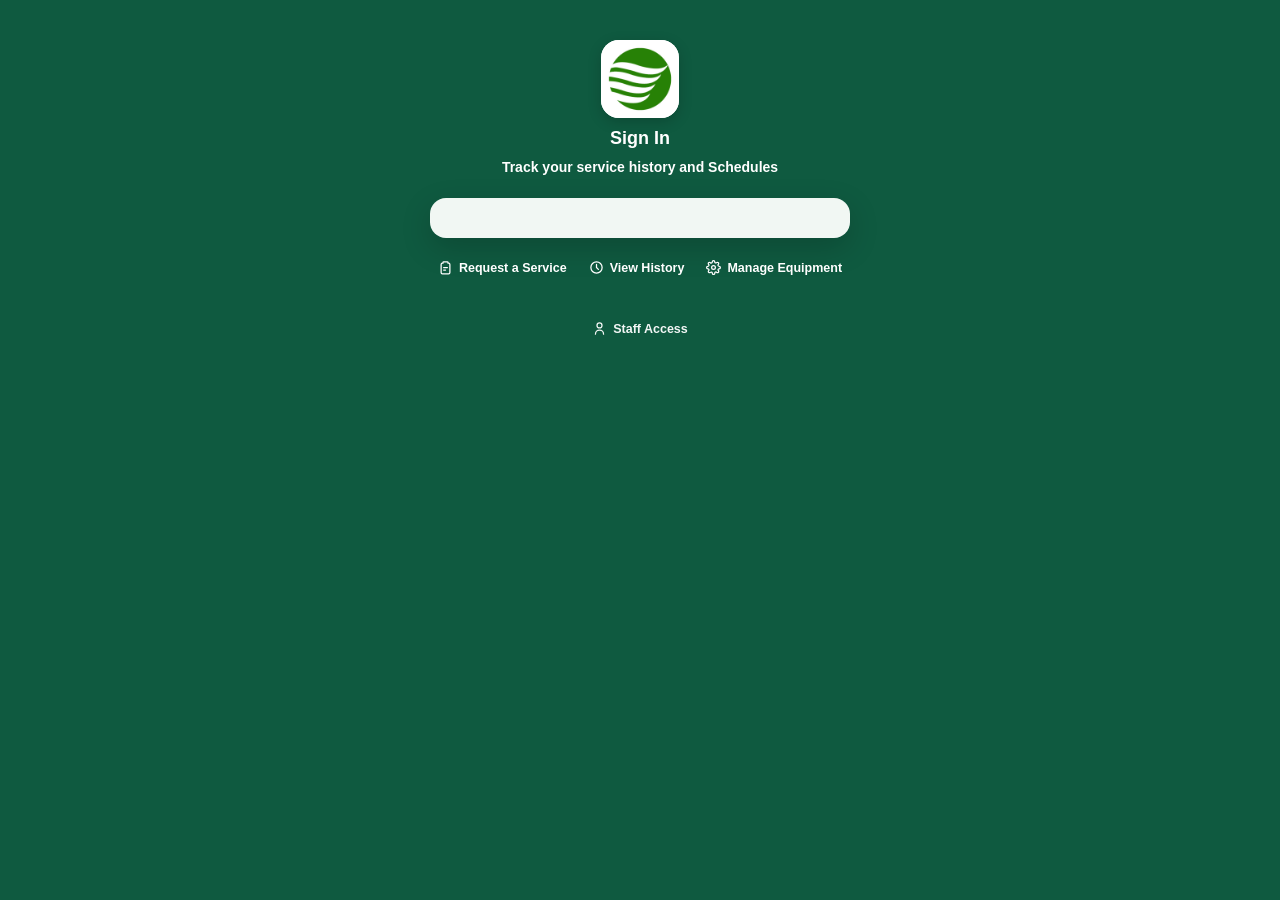
==== index.html @ 124f5830 "Add files via upload" ====
<!DOCTYPE html>
<html lang="en">
<head>
<meta name="awes-index-version" content="221">
<meta charset="UTF-8">
<!-- Pinch-to-zoom disabled per explicit request (was deliberately left
     enabled before — see git history — because maximum-scale=1/
     user-scalable=no made small serial numbers and signatures hard to
     read for anyone with less-than-perfect eyesight; that tradeoff was
     accepted in favor of a locked, more app-like feel). If small text
     becomes hard to read again, this is the line to revert.
     viewport-fit=cover keeps the layout under the notch on modern phones. -->
<meta name="viewport" content="width=device-width, initial-scale=1.0, maximum-scale=1.0, user-scalable=no, viewport-fit=cover">
<title>AWES Management Portal</title>
<script>
// AWES performance loader: heavy third-party libraries are fetched only when needed.
window.__awesScripts = {};
window.loadAwesScript = function(key, src){
  if(window.__awesScripts[key]) return window.__awesScripts[key];
  window.__awesScripts[key] = new Promise((resolve,reject)=>{
    const existing = document.querySelector('script[data-awes-lib="'+key+'"]');
    if(existing){ existing.addEventListener('load',resolve,{once:true}); existing.addEventListener('error',reject,{once:true}); return; }
    const s=document.createElement('script'); s.src=src; s.async=true; s.dataset.awesLib=key;
    s.onload=resolve; s.onerror=()=>reject(new Error('Failed to load '+key));
    document.head.appendChild(s);
  });
  // On a weak field signal, a script request can stall indefinitely rather
  // than ever firing onerror. A 12s timeout forces a failure so the retry
  // logic in ensureCloud()/initCloud() gets a chance to try again soon,
  // instead of the "Loading…" state hanging forever.
  const timeout = new Promise((_,reject)=> setTimeout(()=> reject(new Error('Timed out loading '+key)), 12000));
  return Promise.race([window.__awesScripts[key], timeout]).catch(err=>{
    delete window.__awesScripts[key]; // let a future call try again fresh
    throw err;
  });
};
// Same idea as loadAwesScript but for a <link rel="stylesheet">, which has no
// onload/onerror path worth racing — CSS that arrives a beat late just means
// a brief flash of unstyled map tiles, not a broken feature.
window.loadAwesCss = function(key, href){
  if(document.querySelector('link[data-awes-css="'+key+'"]')) return;
  const l = document.createElement('link');
  l.rel = 'stylesheet'; l.href = href; l.dataset.awesCss = key;
  document.head.appendChild(l);
};
window.awesLibs = {
  supabase: 'https://cdn.jsdelivr.net/npm/@supabase/supabase-js@2',
  jspdf: 'https://cdnjs.cloudflare.com/ajax/libs/jspdf/2.5.1/jspdf.umd.min.js',
  autotable: 'https://cdnjs.cloudflare.com/ajax/libs/jspdf-autotable/3.5.25/jspdf.plugin.autotable.min.js',
  pdfjs: 'https://cdnjs.cloudflare.com/ajax/libs/pdf.js/3.11.174/pdf.min.js',
  signature: 'https://cdnjs.cloudflare.com/ajax/libs/signature_pad/5.1.3/signature_pad.umd.min.js',
  emailjs: 'https://cdn.jsdelivr.net/npm/@emailjs/browser@4/dist/email.min.js',
  // Used only by "Scan Nameplate" on Manage Equipment List → Add. Loaded on
  // first use, not on app start — it's a multi-MB OCR engine (JS + WASM +
  // English trained data) and most sessions never touch this feature.
  // NOTE: pin/verify this version still exists on cdnjs before relying on it;
  // bump here (and in sw.js's CDN_SHELL) together if it ever needs updating.
  tesseract: 'https://cdnjs.cloudflare.com/ajax/libs/tesseract.js/5.0.4/tesseract.min.js',
  // Live technician map on the admin Home Overview. Admin-only and loaded on
  // first view of that card, same reasoning as tesseract above — no reason to
  // make every technician's first load pay for a map library they never see.
  leaflet: 'https://cdnjs.cloudflare.com/ajax/libs/leaflet/1.9.4/leaflet.js',
  // Inventory Reports › Excel export. Loaded on first export only.
  xlsx: 'https://cdnjs.cloudflare.com/ajax/libs/xlsx/0.18.5/xlsx.full.min.js',
  // Tools & Equipment: QR asset labels (generator) and the camera scanner's
  // fallback decoder when the browser has no built-in BarcodeDetector.
  qrgen: 'https://cdn.jsdelivr.net/npm/qrcode-generator@1.4.4/qrcode.min.js',
  jsqr: 'https://cdn.jsdelivr.net/npm/jsqr@1.4.0/dist/jsQR.min.js'
};
window.awesCss = {
  leaflet: 'https://cdnjs.cloudflare.com/ajax/libs/leaflet/1.9.4/leaflet.min.css'
};
</script>
<!-- Firebase removed: this app now uses Supabase (Postgres + Auth) for the shared cloud backend. -->
<link rel="manifest" href="manifest.json">
<link rel="icon" href="icon-192.png" type="image/png">
<link rel="apple-touch-icon" href="icon-192.png">
<meta name="theme-color" content="#0F5A40">
<script>
  // Storage shim. The whole app talks to window.storage; when nothing else has
  // provided one (i.e. the normal case: this file opened directly or installed
  // as a PWA) we back it with the device's own localStorage.
  if(!window.storage){
    window.storage = {
      get: async (key)=>{
        const v = localStorage.getItem(key);
        return v===null ? null : {key, value:v, shared:false};
      },
      set: async (key, value)=>{
        localStorage.setItem(key, value);
        return {key, value, shared:false};
      },
      delete: async (key)=>{
        localStorage.removeItem(key);
        return {key, deleted:true, shared:false};
      },
      list: async (prefix)=>{
        const keys = Object.keys(localStorage).filter(k => !prefix || k.startsWith(prefix));
        return {keys, prefix, shared:false};
      }
    };
  }
  if('serviceWorker' in navigator){
    window.addEventListener('load', ()=>{
      navigator.serviceWorker.register('sw.js').then((reg)=>{
        // A worker may already be waiting (e.g. update fetched on a
        // previous visit but never applied) — offer it right away.
        if(reg.waiting) showUpdateBanner(reg.waiting);
        reg.addEventListener('updatefound', ()=>{
          const newWorker = reg.installing;
          if(!newWorker) return;
          newWorker.addEventListener('statechange', ()=>{
            // 'installed' + an existing controller means this is an update
            // to an already-running app, not the very first install.
            if(newWorker.state==='installed' && navigator.serviceWorker.controller){
              showUpdateBanner(newWorker);
            }
          });
        });
      }).catch(()=>{ /* offline caching unavailable, app still works online */ });
      // Reload once the new worker takes control so the fresh HTML/JS is
      // actually used, instead of just having it cached in the background.
      let swRefreshing = false;
      navigator.serviceWorker.addEventListener('controllerchange', ()=>{
        if(swRefreshing) return;
        swRefreshing = true;
        window.location.reload();
      });
    });
  }
  let waitingServiceWorker = null;
  function showUpdateBanner(worker){
    waitingServiceWorker = worker;
    const el = document.getElementById('updateBanner');
    if(el) el.style.display = 'flex';
  }
  document.addEventListener('DOMContentLoaded', ()=>{
    const btn = document.getElementById('updateBannerBtn');
    if(btn) btn.addEventListener('click', ()=>{
      if(waitingServiceWorker) waitingServiceWorker.postMessage({type:'SKIP_WAITING'});
    });
  });
</script>
<link rel="preconnect" href="https://fonts.googleapis.com"><link rel="preconnect" href="https://fonts.gstatic.com" crossorigin>
<link rel="stylesheet" href="https://fonts.googleapis.com/css2?family=Bricolage+Grotesque:opsz,wght@12..96,600;12..96,700;12..96,800&family=Plus+Jakarta+Sans:wght@400;500;600;700&display=swap">
<link rel="stylesheet" href="css/app.css">

<style id="awesSplashCss">
#awesSplash{position:fixed;inset:0;z-index:2147483000;background:#0F5A40;display:flex;align-items:center;justify-content:center;transition:opacity .45s ease,visibility .45s}
#awesSplash.hide{opacity:0;visibility:hidden}
#awesSplash img{width:140px;height:auto;animation:awesSplashIn .6s ease both}
@keyframes awesSplashIn{from{opacity:0;transform:scale(.9)}to{opacity:1;transform:none}}
@media (prefers-reduced-motion:reduce){#awesSplash,#awesSplash img{transition:none;animation:none}}
</style>
</head>
<body>
<div id="awesSplash" aria-hidden="true"><img src="logo-white.png" alt=""></div>
<script>
(function(){var s=document.getElementById('awesSplash');if(!s)return;var t0=Date.now(),done=false;
function hide(){if(done)return;done=true;setTimeout(function(){s.classList.add('hide');setTimeout(function(){if(s.parentNode)s.parentNode.removeChild(s);},600);},Math.max(0,900-(Date.now()-t0)));}
if(document.readyState==='complete')hide();else window.addEventListener('load',hide);setTimeout(hide,4000);})();
</script>


<!-- Shown when a new version of the app has been fetched in the background
     (see the service worker registration/update logic near the bottom of
     the script). Tapping Refresh applies it immediately. -->
<div id="updateBanner" style="display:none; position:fixed; left:0; right:0; bottom:0; z-index:9999; background:var(--green-dark); color:#fff; padding:12px 16px; align-items:center; justify-content:space-between; gap:12px; box-shadow:0 -2px 10px rgba(0,0,0,.2);">
  <span style="font-size:13px; font-weight:600;">A new version of the app is available.</span>
  <button type="button" id="updateBannerBtn" style="background:#fff; color:var(--green-dark); border:none; border-radius:7px; padding:8px 14px; font-size:13px; font-weight:700; cursor:pointer;">Refresh</button>
</div>

<!-- Shown whenever there is field work saved on this device that has not reached
     the shared cloud yet (see the outbox in js/modules-src/core.js). Before this
     existed, offline work simply disappeared from view as soon as signal came
     back, because History silently switches to cloud data when online. -->
<div id="pendingSyncBanner" style="display:none; position:fixed; left:0; right:0; top:0; z-index:9998; background:#8A5A00; color:#fff; padding:10px 14px; align-items:center; justify-content:space-between; gap:8px; box-shadow:0 2px 8px rgba(0,0,0,.2);">
  <span id="pendingSyncText" style="font-size:12.5px; font-weight:600; line-height:1.35;">Some work is saved on this device only.</span>
  <div style="flex:0 0 auto; display:flex; gap:6px;">
    <button type="button" id="pendingSyncViewBtn" style="background:transparent; color:#fff; border:1px solid rgba(255,255,255,.6); border-radius:7px; padding:7px 10px; font-size:12.5px; font-weight:700; cursor:pointer;">View</button>
    <button type="button" id="pendingSyncBtn" style="background:#fff; color:#8A5A00; border:none; border-radius:7px; padding:7px 12px; font-size:12.5px; font-weight:700; cursor:pointer;">Sync now</button>
  </div>
</div>

<!-- Pending-sync detail sheet: lets a technician see exactly what's stuck on this
     device, why (per-item "Last try failed" reason), and discard an item that
     can never go through (e.g. corrupted by an old bug) instead of it sitting
     there forever. Referenced by core.js (renderPendingSyncList / the
     pendingSyncViewBtn, closePendingSync and pendingSyncClearAllBtn handlers) —
     this markup used to be missing entirely, which made "View" a dead button. -->
<div class="overlay" id="pendingSyncOverlay" style="z-index:90;">
  <div class="sheet">
    <div class="sheet-head">
      <h3>Pending Sync</h3>
      <button class="sheet-close" id="closePendingSync">&times;</button>
    </div>
    <p style="font-size:13px; color:var(--text-muted); margin-top:0;">
      Work saved on this device only. It uploads automatically once there's a
      connection — anything that keeps failing will show the reason below.
    </p>
    <div id="pendingSyncList"></div>
    <button type="button" class="btn" id="pendingSyncClearAllBtn" style="display:none; width:100%; margin-top:10px; background:#fdeceb; color:var(--danger);">Discard All</button>
  </div>
</div>

<!-- Admin dashboard shell: a persistent sidebar + main content column.
     Hidden entirely (via CSS, see body.role-admin rules) for technician
     accounts and before login, so the plain mobile header below still
     drives that experience unchanged. -->
<div class="app-shell" id="appShell">
<aside class="admin-sidebar adm-v2" id="adminSidebar">
  <div class="sidebar-brand">
    <div class="sidebar-brand-mark"><img src="logo-white.png" alt="AWES"></div>
    <div class="sidebar-brand-text">
      <div class="sidebar-brand-name" id="sidebarBrandName">AWES Management Portal</div>
      <div class="sidebar-brand-sub" id="sidebarBrandSub">Management &amp; Administration</div>
    </div>
  </div>
  <nav class="sidebar-nav">
    <button type="button" class="sidebar-link active" id="sbNavDashboard"><span class="menu-ico"><svg class="ic" viewBox="0 0 24 24" fill="none" stroke="currentColor" stroke-width="2" stroke-linecap="round" stroke-linejoin="round"><path d="M3 9.5 12 3l9 6.5V21a1 1 0 0 1-1 1h-5v-7H9v7H4a1 1 0 0 1-1-1z"/></svg></span>Dashboard</button>

    <!-- Technician-only nav — hidden for admin via setVis('sidebarTechGroup', isTech)
         in auth.js's applyUserRestrictions(). Each item routes to the same
         screens already reachable from the Dashboard's tiles/Quick Actions;
         this is just a persistent way to reach them without going Home first. -->
    <div id="sidebarTechGroup" style="display:none;">
      <div class="sidebar-section-label">My Work</div>
      <button type="button" class="sidebar-link" id="techNavDispatch"><span class="menu-ico"><svg class="ic" viewBox="0 0 24 24" fill="none" stroke="currentColor" stroke-width="2" stroke-linecap="round" stroke-linejoin="round"><path d="M9 5H7a2 2 0 0 0-2 2v12a2 2 0 0 0 2 2h10a2 2 0 0 0 2-2V7a2 2 0 0 0-2-2h-2"/><rect x="9" y="3" width="6" height="4" rx="1"/></svg></span>Job Orders</button>
      <button type="button" class="sidebar-link" id="techNavServiceReport"><span class="menu-ico"><svg class="ic" viewBox="0 0 24 24" fill="none" stroke="currentColor" stroke-width="2" stroke-linecap="round" stroke-linejoin="round"><path d="M6 3h12v18l-3-2-3 2-3-2-3 2z"/><path d="M9 8h6M9 12h6"/></svg></span>Service Reports</button>
      <button type="button" class="sidebar-link" id="techNavMessages"><span class="menu-ico"><svg class="ic" viewBox="0 0 24 24" fill="none" stroke="currentColor" stroke-width="2" stroke-linecap="round" stroke-linejoin="round"><path d="M21 11.5a8.38 8.38 0 0 1-.9 3.8 8.5 8.5 0 0 1-7.6 4.7 8.38 8.38 0 0 1-3.8-.9L3 21l1.9-5.7a8.38 8.38 0 0 1-.9-3.8 8.5 8.5 0 0 1 4.7-7.6 8.38 8.38 0 0 1 3.8-.9h.5a8.48 8.48 0 0 1 8 8v.5z"/></svg></span>Messages<span class="sidebar-badge" id="sidebarMsgBadge" style="display:none;">0</span></button>
      <button type="button" class="sidebar-link" id="techNavDocuments"><span class="menu-ico"><svg class="ic" viewBox="0 0 24 24" fill="none" stroke="currentColor" stroke-width="2" stroke-linecap="round" stroke-linejoin="round"><path d="M4 6a2 2 0 0 1 2-2h4l2 2h6a2 2 0 0 1 2 2v9a2 2 0 0 1-2 2H6a2 2 0 0 1-2-2z"/></svg></span>Documents</button>
      <div class="sidebar-section-label">My HR</div>
      <button type="button" class="sidebar-link" id="techNavDtr"><span class="menu-ico"><svg class="ic" viewBox="0 0 24 24" fill="none" stroke="currentColor" stroke-width="2" stroke-linecap="round" stroke-linejoin="round"><circle cx="12" cy="12" r="9"/><path d="M12 7v5l3 3"/></svg></span>Attendance</button>
      <button type="button" class="sidebar-link" id="techNavLeave"><span class="menu-ico"><svg class="ic" viewBox="0 0 24 24" fill="none" stroke="currentColor" stroke-width="2" stroke-linecap="round" stroke-linejoin="round"><rect x="3" y="5" width="18" height="16" rx="2"/><path d="M16 3v4M8 3v4M3 10h18"/></svg></span>Leaves</button>
      <button type="button" class="sidebar-link" id="techNavPayslips"><span class="menu-ico"><svg class="ic" viewBox="0 0 24 24" fill="none" stroke="currentColor" stroke-width="2" stroke-linecap="round" stroke-linejoin="round"><path d="M6 2h12v20l-3-2-3 2-3-2-3 2z"/><path d="M9 7h6M9 11h6M9 15h3"/></svg></span>Payslips</button>
      <div class="sidebar-section-label">My Finance</div>
      <button type="button" class="sidebar-link" id="techNavCashAdvance"><span class="menu-ico"><svg class="ic" viewBox="0 0 24 24" fill="none" stroke="currentColor" stroke-width="2" stroke-linecap="round" stroke-linejoin="round"><rect x="2" y="6" width="20" height="12" rx="2"/><circle cx="12" cy="12" r="2.5"/><path d="M6 10v4M18 10v4"/></svg></span>Cash Advance</button>
      <button type="button" class="sidebar-link" id="techNavLiquidation"><span class="menu-ico"><svg class="ic" viewBox="0 0 24 24" fill="none" stroke="currentColor" stroke-width="2" stroke-linecap="round" stroke-linejoin="round"><rect x="4" y="2" width="16" height="20" rx="2"/><path d="M8 6h8"/><path d="M8 10h.01M12 10h.01M16 10h.01M8 14h.01M12 14h.01M16 14h.01M8 18h.01M12 18h.01M16 18h.01"/></svg></span>Liquidation</button>
      <button type="button" class="sidebar-link" id="techNavReimbursement"><span class="menu-ico"><svg class="ic" viewBox="0 0 24 24" fill="none" stroke="currentColor" stroke-width="2" stroke-linecap="round" stroke-linejoin="round"><path d="M11 12 7 8 3 12l4 4z"/><path d="M13 12l4-4 4 4-4 4z"/><path d="M7 8l3-3 2 2 2-2 3 3"/></svg></span>Reimbursement</button>
      <div class="sidebar-section-label">Account</div>
      <button type="button" class="sidebar-link" id="techNavSettings"><span class="menu-ico"><svg class="ic" viewBox="0 0 24 24" fill="none" stroke="currentColor" stroke-width="2" stroke-linecap="round" stroke-linejoin="round"><circle cx="12" cy="12" r="3"/><path d="M19.4 15a1.65 1.65 0 0 0 .33 1.82l.06.06a2 2 0 1 1-2.83 2.83l-.06-.06a1.65 1.65 0 0 0-1.82-.33 1.65 1.65 0 0 0-1 1.51V21a2 2 0 0 1-4 0v-.09A1.65 1.65 0 0 0 9 19.4a1.65 1.65 0 0 0-1.82.33l-.06.06a2 2 0 1 1-2.83-2.83l.06-.06a1.65 1.65 0 0 0 .33-1.82 1.65 1.65 0 0 0-1.51-1H3a2 2 0 0 1 0-4h.09A1.65 1.65 0 0 0 4.6 9a1.65 1.65 0 0 0-.33-1.82l-.06-.06a2 2 0 1 1 2.83-2.83l.06.06a1.65 1.65 0 0 0 1.82.33H9a1.65 1.65 0 0 0 1-1.51V3a2 2 0 0 1 4 0v.09a1.65 1.65 0 0 0 1 1.51 1.65 1.65 0 0 0 1.82-.33l.06-.06a2 2 0 1 1 2.83 2.83l-.06.06a1.65 1.65 0 0 0-.33 1.82V9a1.65 1.65 0 0 0 1.51 1H21a2 2 0 0 1 0 4h-.09a1.65 1.65 0 0 0-1.51 1z"/></svg></span>Settings</button>
    </div>

    <!-- Office staff nav — shown by staffRenderSidebar() (staff.js) for
         role 'staff' only. #staffNavPages lists the department pages that
         are both granted and opened; Home is the shared Dashboard link. -->
    <div id="sidebarStaffGroup" style="display:none;">
      <div class="sidebar-section-label">My Work</div>
      <button type="button" class="sidebar-link" id="staffNavInbox"><span class="menu-ico"><svg class="ic" viewBox="0 0 24 24" fill="none" stroke="currentColor" stroke-width="2" stroke-linecap="round" stroke-linejoin="round"><path d="M22 12h-6l-2 3h-4l-2-3H2"/><path d="M5.45 5.11 2 12v6a2 2 0 0 0 2 2h16a2 2 0 0 0 2-2v-6l-3.45-6.89A2 2 0 0 0 16.76 4H7.24a2 2 0 0 0-1.79 1.11z"/></svg></span>Inbox</button>
      <button type="button" class="sidebar-link" id="staffNavTeam" style="display:none;"><span class="menu-ico"><svg class="ic" viewBox="0 0 24 24" fill="none" stroke="currentColor" stroke-width="2" stroke-linecap="round" stroke-linejoin="round"><circle cx="9" cy="8" r="3.5"/><path d="M2.5 20a6.5 6.5 0 0 1 13 0"/><path d="M16 4.5a3.5 3.5 0 0 1 0 7"/><path d="M18 14a5.5 5.5 0 0 1 3.5 6"/></svg></span>My Team</button>
      <div id="staffNavPages"></div>
      <div class="sidebar-section-label" id="staffMyHrLabel">My HR</div>
      <button type="button" class="sidebar-link" id="staffNavMyDtr"><span class="menu-ico"><svg class="ic" viewBox="0 0 24 24" fill="none" stroke="currentColor" stroke-width="2" stroke-linecap="round" stroke-linejoin="round"><circle cx="12" cy="12" r="9"/><path d="M12 7v5l3 2"/></svg></span>My Attendance</button>
      <button type="button" class="sidebar-link" id="staffNavMyLeave"><span class="menu-ico"><svg class="ic" viewBox="0 0 24 24" fill="none" stroke="currentColor" stroke-width="2" stroke-linecap="round" stroke-linejoin="round"><rect x="3" y="4" width="18" height="18" rx="2"/><path d="M16 2v4M8 2v4M3 10h18"/><path d="m9 16 2 2 4-4"/></svg></span>My Leave</button>
      <button type="button" class="sidebar-link" id="staffNavMyPayslips"><span class="menu-ico"><svg class="ic" viewBox="0 0 24 24" fill="none" stroke="currentColor" stroke-width="2" stroke-linecap="round" stroke-linejoin="round"><path d="M6 2h12v20l-3-2-3 2-3-2-3 2z"/><path d="M9 7h6M9 11h6M9 15h3"/></svg></span>My Payslips</button>
      <div class="sidebar-section-label">My Finance</div>
      <button type="button" class="sidebar-link" id="staffNavMyCash"><span class="menu-ico"><svg class="ic" viewBox="0 0 24 24" fill="none" stroke="currentColor" stroke-width="2" stroke-linecap="round" stroke-linejoin="round"><rect x="2" y="6" width="20" height="12" rx="2"/><circle cx="12" cy="12" r="2.5"/><path d="M6 10v4M18 10v4"/></svg></span>My Cash Advance</button>
      <button type="button" class="sidebar-link" id="staffNavMyLiq"><span class="menu-ico"><svg class="ic" viewBox="0 0 24 24" fill="none" stroke="currentColor" stroke-width="2" stroke-linecap="round" stroke-linejoin="round"><path d="M5 3h14v18l-3-2-2 2-2-2-2 2-2-2-3 2z"/><path d="M9 8h6M9 12h6"/></svg></span>My Liquidation</button>
      <button type="button" class="sidebar-link" id="staffNavMyReimb"><span class="menu-ico"><svg class="ic" viewBox="0 0 24 24" fill="none" stroke="currentColor" stroke-width="2" stroke-linecap="round" stroke-linejoin="round"><path d="M9 14 4 9l5-5"/><path d="M4 9h11a5 5 0 0 1 0 10h-3"/></svg></span>My Reimbursement</button>
      <div class="sidebar-section-label">Requests</div>
      <button type="button" class="sidebar-link" id="staffNavErrandReq"><span class="menu-ico"><svg class="ic" viewBox="0 0 24 24" fill="none" stroke="currentColor" stroke-width="2" stroke-linecap="round" stroke-linejoin="round"><path d="M3 7h13l5 5v5h-3"/><circle cx="7" cy="17" r="2"/><circle cx="17" cy="17" r="2"/><path d="M3 7v10h2M9 17h6"/></svg></span>Errand Requests</button>
      <button type="button" class="sidebar-link" id="staffNavMatReq"><span class="menu-ico"><svg class="ic" viewBox="0 0 24 24" fill="none" stroke="currentColor" stroke-width="2" stroke-linecap="round" stroke-linejoin="round"><path d="M3 7h13l5 5v5h-3"/><circle cx="7" cy="17" r="2"/><circle cx="17" cy="17" r="2"/><path d="M3 7v10h2M9 17h6"/></svg></span>Request Materials</button>
      <button type="button" class="sidebar-link" id="staffNavMyDeliveries"><span class="menu-ico"><svg class="ic" viewBox="0 0 24 24" fill="none" stroke="currentColor" stroke-width="2" stroke-linecap="round" stroke-linejoin="round"><path d="M3 7h11v9H3z"/><path d="M14 10h4l3 3v3h-7"/><circle cx="7" cy="18" r="1.8"/><circle cx="17" cy="18" r="1.8"/></svg></span>My Deliveries</button>
      <div class="sidebar-section-label">Account</div>
      <button type="button" class="sidebar-link" id="staffNavActivity"><span class="menu-ico"><svg class="ic" viewBox="0 0 24 24" fill="none" stroke="currentColor" stroke-width="2" stroke-linecap="round" stroke-linejoin="round"><path d="M12 8v4l3 2"/><path d="M3.05 11a9 9 0 1 1 .5 4"/><path d="M3 4v5h5"/></svg></span>Activity</button>
      <button type="button" class="sidebar-link" id="staffNavPassword"><span class="menu-ico"><svg class="ic" viewBox="0 0 24 24" fill="none" stroke="currentColor" stroke-width="2" stroke-linecap="round" stroke-linejoin="round"><circle cx="8" cy="15" r="4"/><path d="m10.8 12.2 9.2-9.2"/><path d="m17 6 3 3"/><path d="m14 9 2 2"/></svg></span>Change Password</button>
    </div>

    <!-- Admin-only nav — hidden for technicians via setVis('sidebarAdminGroup', isAdmin). -->
    <div id="sidebarAdminGroup">
      <!-- Collapsible sections (admin only). Each .sb-section opens while the
           pointer is on its title or anywhere inside it, when its title is
           tapped/clicked (pins it open; tap again to close), or when it holds
           the current page. Behaviour lives in initSidebarSections() in auth.js.
           Order follows daily work: field work, customers, supplies, people & money, settings. -->
      <div class="sb-top-links">
        <button type="button" class="sidebar-link" id="menuInbox"><span class="menu-ico"><svg class="ic" viewBox="0 0 24 24" fill="none" stroke="currentColor" stroke-width="2" stroke-linecap="round" stroke-linejoin="round"><path d="M22 12h-6l-2 3h-4l-2-3H2"/><path d="M5.45 5.11 2 12v6a2 2 0 0 0 2 2h16a2 2 0 0 0 2-2v-6l-3.45-6.89A2 2 0 0 0 16.76 4H7.24a2 2 0 0 0-1.79 1.11z"/></svg></span>Inbox<span class="sidebar-badge" id="sbInboxBadge" style="display:none;">0</span></button>
        <button type="button" class="sidebar-link" id="sbNavDispatch"><span class="menu-ico"><svg class="ic" viewBox="0 0 24 24" fill="none" stroke="currentColor" stroke-width="2" stroke-linecap="round" stroke-linejoin="round"><rect x="1" y="6" width="14" height="10" rx="1"/><path d="M15 10h4l3 3v3h-7z"/><circle cx="6" cy="18" r="1.5"/><circle cx="17.5" cy="18" r="1.5"/></svg></span>Dispatch<span class="sidebar-badge" id="sbDispatchBadge" style="display:none;"></span></button>
        <button type="button" class="sidebar-link" id="sbNavServiceRequests">
            <span class="menu-ico"><svg class="ic" viewBox="0 0 24 24" fill="none" stroke="currentColor" stroke-width="2" stroke-linecap="round" stroke-linejoin="round"><path d="M14.7 6.3a4 4 0 0 0-5.4 5.4L3 18l3 3 6.3-6.3a4 4 0 0 0 5.4-5.4l-2.5 2.5-2-2z"/></svg></span>Service Requests
            <span class="sidebar-badge" id="sbServiceRequestsBadge" style="display:none;">0</span>
          </button>
        <button type="button" class="sidebar-link" id="menuManageReports"><span class="menu-ico"><svg class="ic" viewBox="0 0 24 24" fill="none" stroke="currentColor" stroke-width="2" stroke-linecap="round" stroke-linejoin="round"><rect x="3" y="4" width="18" height="4" rx="1"/><path d="M5 8v10a2 2 0 0 0 2 2h10a2 2 0 0 0 2-2V8"/><path d="M10 12h4"/></svg></span>Service Reports<span class="sidebar-badge" id="sbReportsBadge" style="display:none;">0</span></button>
      </div>
      <div class="sidebar-section-label sb-manage-label">Manage</div>
      <div class="sb-section" data-sb-key="operations">
        <button type="button" class="sidebar-section-label sb-section-toggle" aria-expanded="false" aria-controls="sbSec_operations"><span class="sb-ico"><svg class="ic" viewBox="0 0 24 24" fill="none" stroke="currentColor" stroke-width="2" stroke-linecap="round" stroke-linejoin="round" aria-hidden="true"><rect x="1" y="6" width="14" height="10" rx="1"/><path d="M15 10h4l3 3v3h-7z"/><circle cx="6" cy="18" r="1.5"/><circle cx="17.5" cy="18" r="1.5"/></svg></span><span class="sb-title">Operations</span><span class="sb-count" aria-hidden="true"></span><span class="sb-dot" aria-hidden="true"></span><svg class="sb-caret" viewBox="0 0 24 24" fill="none" stroke="currentColor" stroke-width="2.5" stroke-linecap="round" stroke-linejoin="round" aria-hidden="true"><path d="m9 6 6 6-6 6"/></svg></button>
        <div class="sb-section-body" id="sbSec_operations"><div class="sb-section-inner">
          <button type="button" class="sidebar-link" id="sbNavPastService"><span class="menu-ico"><svg class="ic" viewBox="0 0 24 24" fill="none" stroke="currentColor" stroke-width="2" stroke-linecap="round" stroke-linejoin="round"><path d="M3 12a9 9 0 1 0 3-6.7"/><path d="M3 4v5h5"/><path d="M12 8v4l3 2"/></svg></span>Record Past Service</button>
          <button type="button" class="sidebar-link" id="sbNavProjects"><span class="menu-ico"><svg class="ic" viewBox="0 0 24 24" fill="none" stroke="currentColor" stroke-width="2" stroke-linecap="round" stroke-linejoin="round"><rect x="3" y="4" width="18" height="16" rx="2"/><path d="M3 9h18M8 14h4M8 17h7"/></svg></span>Projects</button>
        </div></div>
      </div>
      <div class="sb-section" data-sb-key="customers">
        <button type="button" class="sidebar-section-label sb-section-toggle" aria-expanded="false" aria-controls="sbSec_customers"><span class="sb-ico"><svg class="ic" viewBox="0 0 24 24" fill="none" stroke="currentColor" stroke-width="2" stroke-linecap="round" stroke-linejoin="round" aria-hidden="true"><circle cx="9" cy="8" r="3.5"/><path d="M2.5 20c0-3.5 3-6 6.5-6s6.5 2.5 6.5 6"/><circle cx="17" cy="9" r="3"/><path d="M15 14.2c2.8.5 5 2.6 5 5.8"/></svg></span><span class="sb-title">Customers</span><span class="sb-count" aria-hidden="true"></span><span class="sb-dot" aria-hidden="true"></span><svg class="sb-caret" viewBox="0 0 24 24" fill="none" stroke="currentColor" stroke-width="2.5" stroke-linecap="round" stroke-linejoin="round" aria-hidden="true"><path d="m9 6 6 6-6 6"/></svg></button>
        <div class="sb-section-body" id="sbSec_customers"><div class="sb-section-inner">
          <button type="button" class="sidebar-link" id="menuManageCustomers"><span class="menu-ico"><svg class="ic" viewBox="0 0 24 24" fill="none" stroke="currentColor" stroke-width="2" stroke-linecap="round" stroke-linejoin="round"><rect x="4" y="2" width="16" height="20" rx="1"/><path d="M9 22v-4h6v4"/><path d="M8 6h2M14 6h2M8 10h2M14 10h2M8 14h2M14 14h2"/></svg></span>Customers</button>
          <button type="button" class="sidebar-link" id="menuManageEquipment"><span class="menu-ico"><svg class="ic" viewBox="0 0 24 24" fill="none" stroke="currentColor" stroke-width="2" stroke-linecap="round" stroke-linejoin="round"><rect x="2" y="9" width="20" height="11" rx="2"/><path d="M8 9V6a2 2 0 0 1 2-2h4a2 2 0 0 1 2 2v3"/><path d="M2 14h20"/></svg></span>Equipment</button>
          <button type="button" class="sidebar-link" id="menuManageUsers"><span class="menu-ico"><svg class="ic" viewBox="0 0 24 24" fill="none" stroke="currentColor" stroke-width="2" stroke-linecap="round" stroke-linejoin="round"><circle cx="12" cy="8" r="4"/><path d="M4 21a8 8 0 0 1 16 0"/></svg></span>Customer Portal</button>
        </div></div>
      </div>
      <div class="sb-section" data-sb-key="purchasing">
        <button type="button" class="sidebar-section-label sb-section-toggle" aria-expanded="false" aria-controls="sbSec_purchasing"><span class="sb-ico"><svg class="ic" viewBox="0 0 24 24" fill="none" stroke="currentColor" stroke-width="2" stroke-linecap="round" stroke-linejoin="round" aria-hidden="true"><circle cx="9" cy="20" r="1.5"/><circle cx="18" cy="20" r="1.5"/><path d="M2 3h3l2.6 12.4a1 1 0 0 0 1 .8h8.8a1 1 0 0 0 1-.8L20 7H6"/></svg></span><span class="sb-title">Purchasing</span><span class="sb-count" aria-hidden="true"></span><span class="sb-dot" aria-hidden="true"></span><svg class="sb-caret" viewBox="0 0 24 24" fill="none" stroke="currentColor" stroke-width="2.5" stroke-linecap="round" stroke-linejoin="round" aria-hidden="true"><path d="m9 6 6 6-6 6"/></svg></button>
        <div class="sb-section-body" id="sbSec_purchasing"><div class="sb-section-inner">
          <button type="button" class="sidebar-link" id="sbNavRequisitions"><span class="menu-ico"><svg class="ic" viewBox="0 0 24 24" fill="none" stroke="currentColor" stroke-width="2" stroke-linecap="round" stroke-linejoin="round"><path d="M9 5H7a2 2 0 0 0-2 2v12a2 2 0 0 0 2 2h10a2 2 0 0 0 2-2V7a2 2 0 0 0-2-2h-2"/><rect x="9" y="3" width="6" height="4" rx="1"/><path d="M9 12h6M9 16h4"/></svg></span>Material Requisitions<span class="sidebar-badge" id="sbReqBadge" style="display:none;">0</span></button>
          <button type="button" class="sidebar-link" id="sbNavPurchaseOrders"><span class="menu-ico"><svg class="ic" viewBox="0 0 24 24" fill="none" stroke="currentColor" stroke-width="2" stroke-linecap="round" stroke-linejoin="round"><circle cx="9" cy="20" r="1.5"/><circle cx="18" cy="20" r="1.5"/><path d="M2 3h3l2.7 12.4a1 1 0 0 0 1 .8h9.6a1 1 0 0 0 1-.8L21 7H6"/></svg></span>Purchase Orders<span class="sidebar-badge" id="sbPoBadge" style="display:none;">0</span></button>
          <button type="button" class="sidebar-link" id="sbNavPurchasedItems"><span class="menu-ico"><svg class="ic" viewBox="0 0 24 24" fill="none" stroke="currentColor" stroke-width="2" stroke-linecap="round" stroke-linejoin="round"><circle cx="9" cy="20" r="1.5"/><circle cx="18" cy="20" r="1.5"/><path d="M2 3h3l2.7 12.4a1 1 0 0 0 1 .8h9.6a1 1 0 0 0 1-.8L21 7H6"/></svg></span>Purchased Items</button>
          <button type="button" class="sidebar-link" id="sbNavSuppliers"><span class="menu-ico"><svg class="ic" viewBox="0 0 24 24" fill="none" stroke="currentColor" stroke-width="2" stroke-linecap="round" stroke-linejoin="round"><path d="M3 21h18"/><path d="M5 21V8l7-5 7 5v13"/><path d="M9 21v-6h6v6"/></svg></span>Suppliers</button>
          <button type="button" class="sidebar-link" id="sbNavMaterials"><span class="menu-ico"><svg class="ic" viewBox="0 0 24 24" fill="none" stroke="currentColor" stroke-width="2" stroke-linecap="round" stroke-linejoin="round"><path d="M21 8 12 3 3 8v8l9 5 9-5z"/><path d="M3 8l9 5 9-5"/><path d="M12 13v8"/></svg></span>Materials</button>
        </div></div>
      </div>
      <div class="sb-section" data-sb-key="inventory">
        <button type="button" class="sidebar-section-label sb-section-toggle" aria-expanded="false" aria-controls="sbSec_inventory"><span class="sb-ico"><svg class="ic" viewBox="0 0 24 24" fill="none" stroke="currentColor" stroke-width="2" stroke-linecap="round" stroke-linejoin="round" aria-hidden="true"><path d="m21 8-9-5-9 5 9 5 9-5z"/><path d="M3 8v8l9 5 9-5V8"/><path d="M12 13v8"/></svg></span><span class="sb-title">Inventory</span><span class="sb-count" aria-hidden="true"></span><span class="sb-dot" aria-hidden="true"></span><svg class="sb-caret" viewBox="0 0 24 24" fill="none" stroke="currentColor" stroke-width="2.5" stroke-linecap="round" stroke-linejoin="round" aria-hidden="true"><path d="m9 6 6 6-6 6"/></svg></button>
        <div class="sb-section-body" id="sbSec_inventory"><div class="sb-section-inner">
          <button type="button" class="sidebar-link" id="sbNavStock"><span class="menu-ico"><svg class="ic" viewBox="0 0 24 24" fill="none" stroke="currentColor" stroke-width="2" stroke-linecap="round" stroke-linejoin="round"><path d="M3 7h18v13H3z"/><path d="M3 7l3-4h12l3 4"/><path d="M9 12h6"/></svg></span>Stock on Hand</button>
          <div class="sb-sub">Movements</div>
          <button type="button" class="sidebar-link" id="sbNavReceive"><span class="menu-ico"><svg class="ic" viewBox="0 0 24 24" fill="none" stroke="currentColor" stroke-width="2" stroke-linecap="round" stroke-linejoin="round"><path d="M12 3v12"/><path d="m7 10 5 5 5-5"/><path d="M4 21h16"/></svg></span>Receive</button>
          <button type="button" class="sidebar-link" id="sbNavIssue"><span class="menu-ico"><svg class="ic" viewBox="0 0 24 24" fill="none" stroke="currentColor" stroke-width="2" stroke-linecap="round" stroke-linejoin="round"><path d="M12 21V9"/><path d="m7 14 5-5 5 5"/><path d="M4 3h16"/></svg></span>Issue to Worker</button>
          <button type="button" class="sidebar-link" id="sbNavReturns"><span class="menu-ico"><svg class="ic" viewBox="0 0 24 24" fill="none" stroke="currentColor" stroke-width="2" stroke-linecap="round" stroke-linejoin="round"><path d="M9 14 4 9l5-5"/><path d="M4 9h11a5 5 0 0 1 0 10h-3"/></svg></span>Returns</button>
          <button type="button" class="sidebar-link" id="sbNavTransfers"><span class="menu-ico"><svg class="ic" viewBox="0 0 24 24" fill="none" stroke="currentColor" stroke-width="2" stroke-linecap="round" stroke-linejoin="round"><path d="M17 3l4 4-4 4"/><path d="M21 7H9"/><path d="M7 21l-4-4 4-4"/><path d="M3 17h12"/></svg></span>Transfers</button>
          <div class="sb-sub">Records</div>
          <button type="button" class="sidebar-link" id="sbNavSlips"><span class="menu-ico"><svg class="ic" viewBox="0 0 24 24" fill="none" stroke="currentColor" stroke-width="2" stroke-linecap="round" stroke-linejoin="round"><path d="M6 2h9l5 5v15H6z"/><path d="M14 2v6h6"/><path d="M9 13h6M9 17h6"/></svg></span>Slips &amp; History</button>
          <button type="button" class="sidebar-link" id="sbNavInvReports"><span class="menu-ico"><svg class="ic" viewBox="0 0 24 24" fill="none" stroke="currentColor" stroke-width="2" stroke-linecap="round" stroke-linejoin="round"><path d="M3 3v18h18"/><path d="M7 15l4-4 3 3 5-6"/></svg></span>Inventory Reports</button>
          <button type="button" class="sidebar-link" id="sbNavWarehouses"><span class="menu-ico"><svg class="ic" viewBox="0 0 24 24" fill="none" stroke="currentColor" stroke-width="2" stroke-linecap="round" stroke-linejoin="round"><path d="M3 21V9l9-6 9 6v12"/><path d="M7 21v-8h10v8"/><path d="M7 17h10"/></svg></span>Warehouses</button>
        </div></div>
      </div>
      <div class="sb-section" data-sb-key="tools">
        <button type="button" class="sidebar-section-label sb-section-toggle" aria-expanded="false" aria-controls="sbSec_tools"><span class="sb-ico"><svg class="ic" viewBox="0 0 24 24" fill="none" stroke="currentColor" stroke-width="2" stroke-linecap="round" stroke-linejoin="round" aria-hidden="true"><path d="M14.7 6.3a4 4 0 0 0-5.4 5.4L3 18l3 3 6.3-6.3a4 4 0 0 0 5.4-5.4l-2.5 2.5-2-2z"/></svg></span><span class="sb-title">Tools</span><span class="sb-count" aria-hidden="true"></span><span class="sb-dot" aria-hidden="true"></span><svg class="sb-caret" viewBox="0 0 24 24" fill="none" stroke="currentColor" stroke-width="2.5" stroke-linecap="round" stroke-linejoin="round" aria-hidden="true"><path d="m9 6 6 6-6 6"/></svg></button>
        <div class="sb-section-body" id="sbSec_tools"><div class="sb-section-inner">
          <button type="button" class="sidebar-link" id="sbNavTlRegister"><span class="menu-ico"><svg class="ic" viewBox="0 0 24 24" fill="none" stroke="currentColor" stroke-width="2" stroke-linecap="round" stroke-linejoin="round"><path d="M14.7 6.3a4 4 0 0 0-5.4 5.4L3 18l3 3 6.3-6.3a4 4 0 0 0 5.4-5.4l-2.5 2.5-2.4-.6-.6-2.4z"/></svg></span>Tool Register</button>
          <div class="sb-sub">Movements</div>
          <button type="button" class="sidebar-link" id="sbNavTlIssue"><span class="menu-ico"><svg class="ic" viewBox="0 0 24 24" fill="none" stroke="currentColor" stroke-width="2" stroke-linecap="round" stroke-linejoin="round"><path d="M12 21V9"/><path d="m7 14 5-5 5 5"/><path d="M4 3h16"/></svg></span>Issue Tools</button>
          <button type="button" class="sidebar-link" id="sbNavTlReturn"><span class="menu-ico"><svg class="ic" viewBox="0 0 24 24" fill="none" stroke="currentColor" stroke-width="2" stroke-linecap="round" stroke-linejoin="round"><path d="M9 14 4 9l5-5"/><path d="M4 9h11a5 5 0 0 1 0 10h-3"/></svg></span>Return Tools</button>
          <button type="button" class="sidebar-link" id="sbNavTlHandover"><span class="menu-ico"><svg class="ic" viewBox="0 0 24 24" fill="none" stroke="currentColor" stroke-width="2" stroke-linecap="round" stroke-linejoin="round"><path d="M17 3l4 4-4 4"/><path d="M21 7H9"/><path d="M7 21l-4-4 4-4"/><path d="M3 17h12"/></svg></span>Handover</button>
          <div class="sb-sub">Condition</div>
          <button type="button" class="sidebar-link" id="sbNavTlDefects"><span class="menu-ico"><svg class="ic" viewBox="0 0 24 24" fill="none" stroke="currentColor" stroke-width="2" stroke-linecap="round" stroke-linejoin="round"><path d="M12 3 2 20h20z"/><path d="M12 10v4M12 17h.01"/></svg></span>Defects</button>
          <button type="button" class="sidebar-link" id="sbNavTlMaint"><span class="menu-ico"><svg class="ic" viewBox="0 0 24 24" fill="none" stroke="currentColor" stroke-width="2" stroke-linecap="round" stroke-linejoin="round"><circle cx="12" cy="13" r="8"/><path d="M12 13l4-4M8 5l1 2M16 5l-1 2"/></svg></span>Calibration &amp; Inspection</button>
          <div class="sb-sub">Records</div>
          <button type="button" class="sidebar-link" id="sbNavTlSlips"><span class="menu-ico"><svg class="ic" viewBox="0 0 24 24" fill="none" stroke="currentColor" stroke-width="2" stroke-linecap="round" stroke-linejoin="round"><path d="M6 2h9l5 5v15H6z"/><path d="M14 2v6h6"/><path d="M9 13h6M9 17h6"/></svg></span>Tool Slips</button>
          <button type="button" class="sidebar-link" id="sbNavTlReports"><span class="menu-ico"><svg class="ic" viewBox="0 0 24 24" fill="none" stroke="currentColor" stroke-width="2" stroke-linecap="round" stroke-linejoin="round"><path d="M3 3v18h18"/><path d="M7 15l4-4 3 3 5-6"/></svg></span>Tool Reports</button>
        </div></div>
      </div>
      <div class="sb-section" data-sb-key="hr">
        <button type="button" class="sidebar-section-label sb-section-toggle" aria-expanded="false" aria-controls="sbSec_hr"><span class="sb-ico"><svg class="ic" viewBox="0 0 24 24" fill="none" stroke="currentColor" stroke-width="2" stroke-linecap="round" stroke-linejoin="round" aria-hidden="true"><rect x="3" y="5" width="18" height="14" rx="2"/><circle cx="9" cy="11" r="2"/><path d="M6 16c.6-1.6 1.8-2.4 3-2.4s2.4.8 3 2.4M14.5 10h4M14.5 14h3"/></svg></span><span class="sb-title">Human Resources</span><span class="sb-count" aria-hidden="true"></span><span class="sb-dot" aria-hidden="true"></span><svg class="sb-caret" viewBox="0 0 24 24" fill="none" stroke="currentColor" stroke-width="2.5" stroke-linecap="round" stroke-linejoin="round" aria-hidden="true"><path d="m9 6 6 6-6 6"/></svg></button>
        <div class="sb-section-body" id="sbSec_hr"><div class="sb-section-inner">
          <button type="button" class="sidebar-link" id="menuManageStaff"><span class="menu-ico"><svg class="ic" viewBox="0 0 24 24" fill="none" stroke="currentColor" stroke-width="2" stroke-linecap="round" stroke-linejoin="round"><circle cx="9" cy="8" r="3.5"/><path d="M2.5 20a6.5 6.5 0 0 1 13 0"/><path d="M16 4.5a3.5 3.5 0 0 1 0 7"/><path d="M18 14a5.5 5.5 0 0 1 3.5 6"/></svg></span>Employees</button>
          <button type="button" class="sidebar-link" id="sbNavTechnicians"><span class="menu-ico"><svg class="ic" viewBox="0 0 24 24" fill="none" stroke="currentColor" stroke-width="2" stroke-linecap="round" stroke-linejoin="round"><circle cx="12" cy="12" r="9"/><path d="M12 7v5l3 3"/></svg></span>Attendance</button>
          <button type="button" class="sidebar-link" id="sbNavLeave"><span class="menu-ico"><svg class="ic" viewBox="0 0 24 24" fill="none" stroke="currentColor" stroke-width="2" stroke-linecap="round" stroke-linejoin="round"><rect x="3" y="4" width="18" height="18" rx="2"/><path d="M16 2v4M8 2v4M3 10h18"/><path d="m9 16 2 2 4-4"/></svg></span>Leave Requests<span class="sidebar-badge" id="sbLeaveBadge" style="display:none;">0</span></button>
          <div class="sb-sub">Payroll</div>
          <button type="button" class="sidebar-link" id="sbNavPaySetup"><span class="menu-ico"><svg class="ic" viewBox="0 0 24 24" fill="none" stroke="currentColor" stroke-width="2" stroke-linecap="round" stroke-linejoin="round"><rect x="2" y="5" width="20" height="14" rx="2"/><path d="M2 10h20"/><path d="M6 15h4"/></svg></span>Payroll Setup</button>
          <button type="button" class="sidebar-link" id="sbNavPayTimesheets"><span class="menu-ico"><svg class="ic" viewBox="0 0 24 24" fill="none" stroke="currentColor" stroke-width="2" stroke-linecap="round" stroke-linejoin="round"><rect x="3" y="4" width="18" height="17" rx="2"/><path d="M3 9h18M8 2v4M16 2v4"/><path d="M8 13h3v3H8z"/><path d="M14 13h2M14 16h2"/></svg></span>Timesheets</button>
          <button type="button" class="sidebar-link" id="sbNavPayRuns"><span class="menu-ico"><svg class="ic" viewBox="0 0 24 24" fill="none" stroke="currentColor" stroke-width="2" stroke-linecap="round" stroke-linejoin="round"><rect x="2" y="6" width="20" height="12" rx="2"/><circle cx="12" cy="12" r="2.5"/><path d="M6 12h.01M18 12h.01"/></svg></span>Pay Runs</button>
        </div></div>
      </div>
      <div class="sb-section" data-sb-key="finance">
        <button type="button" class="sidebar-section-label sb-section-toggle" aria-expanded="false" aria-controls="sbSec_finance"><span class="sb-ico"><svg class="ic" viewBox="0 0 24 24" fill="none" stroke="currentColor" stroke-width="2" stroke-linecap="round" stroke-linejoin="round" aria-hidden="true"><rect x="2" y="6" width="20" height="12" rx="2"/><circle cx="12" cy="12" r="2.5"/><path d="M6 10v4M18 10v4"/></svg></span><span class="sb-title">Finance</span><span class="sb-count" aria-hidden="true"></span><span class="sb-dot" aria-hidden="true"></span><svg class="sb-caret" viewBox="0 0 24 24" fill="none" stroke="currentColor" stroke-width="2.5" stroke-linecap="round" stroke-linejoin="round" aria-hidden="true"><path d="m9 6 6 6-6 6"/></svg></button>
        <div class="sb-section-body" id="sbSec_finance"><div class="sb-section-inner">
          <button type="button" class="sidebar-link" id="sbNavCashAdvance"><span class="menu-ico"><svg class="ic" viewBox="0 0 24 24" fill="none" stroke="currentColor" stroke-width="2" stroke-linecap="round" stroke-linejoin="round"><rect x="2" y="6" width="20" height="12" rx="2"/><circle cx="12" cy="12" r="2.5"/><path d="M6 10v4M18 10v4"/></svg></span>Cash Advance</button>
          <button type="button" class="sidebar-link" id="sbNavLiquidation"><span class="menu-ico"><svg class="ic" viewBox="0 0 24 24" fill="none" stroke="currentColor" stroke-width="2" stroke-linecap="round" stroke-linejoin="round"><rect x="4" y="2" width="16" height="20" rx="2"/><path d="M8 6h8"/><path d="M8 10h.01M12 10h.01M16 10h.01M8 14h.01M12 14h.01M16 14h.01M8 18h.01M12 18h.01M16 18h.01"/></svg></span>Liquidation</button>
          <button type="button" class="sidebar-link" id="sbNavReimbursement"><span class="menu-ico"><svg class="ic" viewBox="0 0 24 24" fill="none" stroke="currentColor" stroke-width="2" stroke-linecap="round" stroke-linejoin="round"><path d="M11 12 7 8 3 12l4 4z"/><path d="M13 12l4-4 4 4-4 4z"/><path d="M7 8l3-3 2 2 2-2 3 3"/></svg></span>Reimbursement</button>
          <div class="sb-sub">Payroll</div>
          <button type="button" class="sidebar-link" id="sbNavPayApprove"><span class="menu-ico"><svg class="ic" viewBox="0 0 24 24" fill="none" stroke="currentColor" stroke-width="2" stroke-linecap="round" stroke-linejoin="round"><path d="M9 12l2 2 4-4"/><path d="M12 3l7 4v5c0 4.5-3 7.5-7 9-4-1.5-7-4.5-7-9V7z"/></svg></span>Payroll Approval</button>
          <button type="button" class="sidebar-link" id="sbNavPayRules"><span class="menu-ico"><svg class="ic" viewBox="0 0 24 24" fill="none" stroke="currentColor" stroke-width="2" stroke-linecap="round" stroke-linejoin="round"><path d="M12 3v18"/><path d="M5 7h14"/><path d="M5 7l-3 7a4 4 0 0 0 6 0z"/><path d="M19 7l-3 7a4 4 0 0 0 6 0z"/><path d="M8 21h8"/></svg></span>Payroll Rules</button>
        </div></div>
      </div>
      <div class="sb-section" data-sb-key="administration">
        <button type="button" class="sidebar-section-label sb-section-toggle" aria-expanded="false" aria-controls="sbSec_administration"><span class="sb-ico"><svg class="ic" viewBox="0 0 24 24" fill="none" stroke="currentColor" stroke-width="2" stroke-linecap="round" stroke-linejoin="round" aria-hidden="true"><path d="M4 21V5a1 1 0 0 1 1-1h8a1 1 0 0 1 1 1v16"/><path d="M14 10h5a1 1 0 0 1 1 1v10"/><path d="M8 8h2M8 12h2M8 16h2M3 21h18"/></svg></span><span class="sb-title">Administration</span><span class="sb-count" aria-hidden="true"></span><span class="sb-dot" aria-hidden="true"></span><svg class="sb-caret" viewBox="0 0 24 24" fill="none" stroke="currentColor" stroke-width="2.5" stroke-linecap="round" stroke-linejoin="round" aria-hidden="true"><path d="m9 6 6 6-6 6"/></svg></button>
        <div class="sb-section-body" id="sbSec_administration"><div class="sb-section-inner">
          <button type="button" class="sidebar-link" id="sbNavErrands"><span class="menu-ico"><svg class="ic" viewBox="0 0 24 24" fill="none" stroke="currentColor" stroke-width="2" stroke-linecap="round" stroke-linejoin="round"><path d="M3 7h13l5 5v5h-3"/><circle cx="7" cy="17" r="2"/><circle cx="17" cy="17" r="2"/><path d="M3 7v10h2M9 17h6"/></svg></span>Errands</button>
          <button type="button" class="sidebar-link" id="sbNavAdmPermits"><span class="menu-ico"><svg class="ic" viewBox="0 0 24 24" fill="none" stroke="currentColor" stroke-width="2" stroke-linecap="round" stroke-linejoin="round"><path d="M14 2H6a2 2 0 0 0-2 2v16a2 2 0 0 0 2 2h12a2 2 0 0 0 2-2V8z"/><path d="M14 2v6h6"/><path d="m9 15 2 2 4-4"/></svg></span>Permits &amp; Licenses</button>
          <button type="button" class="sidebar-link" id="sbNavAdmVehicles"><span class="menu-ico"><svg class="ic" viewBox="0 0 24 24" fill="none" stroke="currentColor" stroke-width="2" stroke-linecap="round" stroke-linejoin="round"><path d="M5 17h14l-1.5-6.5A2 2 0 0 0 15.6 9H8.4a2 2 0 0 0-1.9 1.5z"/><circle cx="7.5" cy="17.5" r="1.5"/><circle cx="16.5" cy="17.5" r="1.5"/></svg></span>Vehicles</button>
          <button type="button" class="sidebar-link" id="sbNavAdmContracts"><span class="menu-ico"><svg class="ic" viewBox="0 0 24 24" fill="none" stroke="currentColor" stroke-width="2" stroke-linecap="round" stroke-linejoin="round"><path d="M16 3H5a2 2 0 0 0-2 2v14a2 2 0 0 0 2 2h14a2 2 0 0 0 2-2V8z"/><path d="M8 13h8M8 17h5M8 9h3"/></svg></span>Contracts</button>
          <button type="button" class="sidebar-link" id="sbNavAdmBills"><span class="menu-ico"><svg class="ic" viewBox="0 0 24 24" fill="none" stroke="currentColor" stroke-width="2" stroke-linecap="round" stroke-linejoin="round"><path d="M6 2h12v20l-3-2-3 2-3-2-3 2z"/><path d="M9 7h6M9 11h6"/><path d="M9 15h2"/></svg></span>Bills &amp; Utilities</button>
          <button type="button" class="sidebar-link" id="sbNavAdmAssets"><span class="menu-ico"><svg class="ic" viewBox="0 0 24 24" fill="none" stroke="currentColor" stroke-width="2" stroke-linecap="round" stroke-linejoin="round"><rect x="2" y="4" width="20" height="12" rx="2"/><path d="M8 20h8M12 16v4"/></svg></span>Office Assets</button>
          <button type="button" class="sidebar-link" id="menuManageAnnouncements"><span class="menu-ico"><svg class="ic" viewBox="0 0 24 24" fill="none" stroke="currentColor" stroke-width="2" stroke-linecap="round" stroke-linejoin="round"><path d="M3 10v4a1 1 0 0 0 1 1h2l4 4 1-1-3-4h6l6 3V6l-6 3H6a1 1 0 0 0-1 1z"/></svg></span>Memos &amp; Announcements</button>
        </div></div>
      </div>
      <div class="sb-section" data-sb-key="system">
        <button type="button" class="sidebar-section-label sb-section-toggle" aria-expanded="false" aria-controls="sbSec_system"><span class="sb-ico"><svg class="ic" viewBox="0 0 24 24" fill="none" stroke="currentColor" stroke-width="2" stroke-linecap="round" stroke-linejoin="round" aria-hidden="true"><circle cx="12" cy="12" r="3"/><path d="M19.4 15a1.7 1.7 0 0 0 .3 1.8l.1.1a2 2 0 1 1-2.8 2.8l-.1-.1a1.7 1.7 0 0 0-1.8-.3 1.7 1.7 0 0 0-1 1.5V21a2 2 0 1 1-4 0v-.1a1.7 1.7 0 0 0-1.1-1.5 1.7 1.7 0 0 0-1.8.3l-.1.1a2 2 0 1 1-2.8-2.8l.1-.1a1.7 1.7 0 0 0 .3-1.8 1.7 1.7 0 0 0-1.5-1H3a2 2 0 1 1 0-4h.1a1.7 1.7 0 0 0 1.5-1.1 1.7 1.7 0 0 0-.3-1.8l-.1-.1a2 2 0 1 1 2.8-2.8l.1.1a1.7 1.7 0 0 0 1.8.3H9a1.7 1.7 0 0 0 1-1.5V3a2 2 0 1 1 4 0v.1a1.7 1.7 0 0 0 1 1.5 1.7 1.7 0 0 0 1.8-.3l.1-.1a2 2 0 1 1 2.8 2.8l-.1.1a1.7 1.7 0 0 0-.3 1.8V9a1.7 1.7 0 0 0 1.5 1H21a2 2 0 1 1 0 4h-.1a1.7 1.7 0 0 0-1.5 1z"/></svg></span><span class="sb-title">System</span><span class="sb-count" aria-hidden="true"></span><span class="sb-dot" aria-hidden="true"></span><svg class="sb-caret" viewBox="0 0 24 24" fill="none" stroke="currentColor" stroke-width="2.5" stroke-linecap="round" stroke-linejoin="round" aria-hidden="true"><path d="m9 6 6 6-6 6"/></svg></button>
        <div class="sb-section-body" id="sbSec_system"><div class="sb-section-inner">
          <button type="button" class="sidebar-link" id="menuActivityLog"><span class="menu-ico"><svg class="ic" viewBox="0 0 24 24" fill="none" stroke="currentColor" stroke-width="2" stroke-linecap="round" stroke-linejoin="round"><path d="M12 8v4l3 2"/><path d="M3.05 11a9 9 0 1 1 .5 4"/><path d="M3 4v5h5"/></svg></span>Activity Log</button>
          <button type="button" class="sidebar-link" id="menuManageDropdowns"><span class="menu-ico"><svg class="ic" viewBox="0 0 24 24" fill="none" stroke="currentColor" stroke-width="2" stroke-linecap="round" stroke-linejoin="round"><path d="M9 5H7a2 2 0 0 0-2 2v12a2 2 0 0 0 2 2h10a2 2 0 0 0 2-2V7a2 2 0 0 0-2-2h-2"/><rect x="9" y="3" width="6" height="4" rx="1"/></svg></span>Dropdown Lists</button>
          <button type="button" class="sidebar-link" id="settingsBtn"><span class="menu-ico"><svg class="ic" viewBox="0 0 24 24" fill="none" stroke="currentColor" stroke-width="2" stroke-linecap="round" stroke-linejoin="round"><circle cx="12" cy="12" r="3"/><path d="M19.4 15a1.65 1.65 0 0 0 .33 1.82l.06.06a2 2 0 1 1-2.83 2.83l-.06-.06a1.65 1.65 0 0 0-1.82-.33 1.65 1.65 0 0 0-1 1.51V21a2 2 0 0 1-4 0v-.09A1.65 1.65 0 0 0 9 19.4a1.65 1.65 0 0 0-1.82.33l-.06.06a2 2 0 1 1-2.83-2.83l.06-.06a1.65 1.65 0 0 0 .33-1.82 1.65 1.65 0 0 0-1.51-1H3a2 2 0 0 1 0-4h.09A1.65 1.65 0 0 0 4.6 9a1.65 1.65 0 0 0-.33-1.82l-.06-.06a2 2 0 1 1 2.83-2.83l.06.06a1.65 1.65 0 0 0 1.82.33H9a1.65 1.65 0 0 0 1-1.51V3a2 2 0 0 1 4 0v.09a1.65 1.65 0 0 0 1 1.51 1.65 1.65 0 0 0 1.82-.33l.06-.06a2 2 0 1 1 2.83 2.83l-.06.06a1.65 1.65 0 0 0-.33 1.82V9a1.65 1.65 0 0 0 1.51 1H21a2 2 0 0 1 0 4h-.09a1.65 1.65 0 0 0-1.51 1z"/></svg></span>Settings</button>
          <button type="button" class="sidebar-link" id="menuChangePin"><span class="menu-ico"><svg class="ic" viewBox="0 0 24 24" fill="none" stroke="currentColor" stroke-width="2" stroke-linecap="round" stroke-linejoin="round"><circle cx="8" cy="15" r="4"/><path d="M10.5 12.5 20 3"/><path d="M17 6l2 2"/><path d="M14 9l2 2"/></svg></span>Change Password</button>
        </div></div>
      </div>
    </div>

    <!-- Customer-only nav — hidden for admin/tech via setVis('sidebarCustomerGroup', isCustomer). -->
    <div id="sidebarCustomerGroup" style="display:none;">
      <div class="sidebar-section-label">My Account</div>
      <button type="button" class="sidebar-link active" id="custNavHome"><span class="menu-ico"><svg class="ic" viewBox="0 0 24 24" fill="none" stroke="currentColor" stroke-width="2" stroke-linecap="round" stroke-linejoin="round"><path d="M3 9.5 12 3l9 6.5V21a1 1 0 0 1-1 1h-5v-7H9v7H4a1 1 0 0 1-1-1z"/></svg></span>Home</button>
      <button type="button" class="sidebar-link" id="custNavEquipment">
        <span class="menu-ico"><svg class="ic" viewBox="0 0 24 24" fill="none" stroke="currentColor" stroke-width="2" stroke-linecap="round" stroke-linejoin="round"><path d="M12 2v20M2 12h20M5 5l14 14M19 5 5 19"/></svg></span>Equipment
        <span class="sidebar-badge" id="custEquipBadge" style="display:none;">0</span>
      </button>
      <button type="button" class="sidebar-link" id="custNavReports"><span class="menu-ico"><svg class="ic" viewBox="0 0 24 24" fill="none" stroke="currentColor" stroke-width="2" stroke-linecap="round" stroke-linejoin="round"><path d="M14 2H6a2 2 0 0 0-2 2v16a2 2 0 0 0 2 2h12a2 2 0 0 0 2-2V8z"/><path d="M14 2v6h6"/></svg></span>Service Reports</button>
      <button type="button" class="sidebar-link" id="custNavRequests">
        <span class="menu-ico"><svg class="ic" viewBox="0 0 24 24" fill="none" stroke="currentColor" stroke-width="2" stroke-linecap="round" stroke-linejoin="round"><path d="M14.7 6.3a4 4 0 0 0-5.4 5.4L3 18l3 3 6.3-6.3a4 4 0 0 0 5.4-5.4l-2.5 2.5-2-2z"/></svg></span>Service Requests
        <span class="sidebar-badge" id="custRequestsBadge" style="display:none;">0</span>
      </button>
      <button type="button" class="sidebar-link" id="custNavAccount"><span class="menu-ico"><svg class="ic" viewBox="0 0 24 24" fill="none" stroke="currentColor" stroke-width="2" stroke-linecap="round" stroke-linejoin="round"><circle cx="12" cy="8" r="4"/><path d="M4 21a8 8 0 0 1 16 0"/></svg></span>Account</button>
    </div>
  </nav>
  <div class="sidebar-footer">
    <button class="icon-btn sidebar-cloud-btn" id="cloudBtn" title="Cloud connection status" aria-live="polite"><svg class="ic" viewBox="0 0 24 24" fill="none" stroke="currentColor" stroke-width="2" stroke-linecap="round" stroke-linejoin="round"><path d="M17.5 19a4.5 4.5 0 0 0 0-9 6 6 0 0 0-11.4-1.5A5 5 0 0 0 6.5 19z"/></svg> Not Connected</button>
    <div class="sidebar-account">
      <div class="sidebar-avatar" id="sidebarAvatar">AD</div>
      <div class="sidebar-account-text">
        <div class="sidebar-account-name" id="sidebarAccountName">Admin User</div>
        <div class="sidebar-account-role" id="sidebarAccountRole">Super Administrator</div>
      </div>
      <button type="button" class="sidebar-logout sb-collapse-btn" id="sbCollapseBtn" title="Collapse sidebar" aria-label="Collapse sidebar" aria-pressed="false" style="display:none;"><svg class="ic" viewBox="0 0 24 24" fill="none" stroke="currentColor" stroke-width="2" stroke-linecap="round" stroke-linejoin="round"><rect x="3" y="4" width="18" height="16" rx="2"/><path d="M9 4v16"/><path d="m16 10-2 2 2 2"/></svg></button>
      <button type="button" class="sidebar-logout" id="menuLogout" title="Logout"><svg class="ic" viewBox="0 0 24 24" fill="none" stroke="currentColor" stroke-width="2" stroke-linecap="round" stroke-linejoin="round"><path d="M9 21H5a2 2 0 0 1-2-2V5a2 2 0 0 1 2-2h4"/><path d="M16 17l5-5-5-5"/><path d="M21 12H9"/></svg></button>
    </div>
  </div>
</aside>
<div class="main-wrap" id="mainWrap">

<!-- Dashboard top bar: replaces the plain mobile header while the admin
     dashboard (homeScreen) is showing — see body.dashboard-active rules.
     On every other admin screen the plain header below reappears instead,
     since those screens still rely on it for the page title + Home button. -->
<div class="dashboard-topbar" id="dashboardTopbar">
  <div class="dt-greeting">
    <div class="dt-greeting-title" id="dtGreetingTitle">Good day, Admin! <svg class="ic" viewBox="0 0 24 24" fill="none" stroke="currentColor" stroke-width="2" stroke-linecap="round" stroke-linejoin="round"><path d="M8 13V6a1.5 1.5 0 0 1 3 0v5"/><path d="M11 11V4a1.5 1.5 0 0 1 3 0v7"/><path d="M14 11V5a1.5 1.5 0 0 1 3 0v8"/><path d="M17 13V8a1.5 1.5 0 0 1 3 0v6a6 6 0 0 1-6 6h-2a6 6 0 0 1-5-2.7L4 15a1.4 1.4 0 0 1 2-2l2 1.8"/></svg></div>
    <div class="adm-status" id="admStatusLine" aria-live="polite"></div>
    <div class="dt-greeting-sub">Here's what's happening with your field operations today.</div>
  </div>
  <div class="dt-actions">
    <div class="dt-search"><span><svg class="ic" viewBox="0 0 24 24" fill="none" stroke="currentColor" stroke-width="2" stroke-linecap="round" stroke-linejoin="round"><circle cx="11" cy="11" r="7"/><path d="m21 21-4.3-4.3"/></svg></span><input type="text" id="admSearchInput" placeholder="Search customers, job orders, technicians…" autocomplete="off"><div class="adm-search-results" id="admSearchResults"></div></div>
    <button type="button" class="dt-icon-btn" id="dtNotifBtn" title="Pending items needing your attention"><svg class="ic" viewBox="0 0 24 24" fill="none" stroke="currentColor" stroke-width="2" stroke-linecap="round" stroke-linejoin="round"><path d="M18 8a6 6 0 0 0-12 0c0 7-3 9-3 9h18s-3-2-3-9"/><path d="M13.7 21a2 2 0 0 1-3.4 0"/></svg><span class="dt-badge" id="notifBadge" style="display:none;">0</span></button>
  </div>
</div>

<header class="app-top">
  <div class="brand">
    <div class="brand-mark"><img src="logo.png" alt="Awes"></div>
    <div class="brand-text">
      <div class="name" id="brandName">Technician's Homepage</div>
      <div class="sub" id="brandSub">Field digital form</div>
    </div>
  </div>
  <div class="top-actions">
    <button class="icon-btn" id="homeBtn" style="display:none;"><svg class="ic" viewBox="0 0 24 24" fill="none" stroke="currentColor" stroke-width="2" stroke-linecap="round" stroke-linejoin="round"><path d="M3 9.5 12 3l9 6.5V21a1 1 0 0 1-1 1h-5v-7H9v7H4a1 1 0 0 1-1-1z"/></svg> Home</button>
    <button class="icon-btn" id="newBtn">New</button>
    <!-- Shown directly (not tucked in a menu) for technician accounts -->
    <button class="icon-btn" id="userLogoutBtn" style="display:none;"><svg class="ic" viewBox="0 0 24 24" fill="none" stroke="currentColor" stroke-width="2" stroke-linecap="round" stroke-linejoin="round"><path d="M9 21H5a2 2 0 0 1-2-2V5a2 2 0 0 1 2-2h4"/><path d="M16 17l5-5-5-5"/><path d="M21 12H9"/></svg> Logout</button>
    <!-- Legacy control kept off-screen: existing app logic is wired to this id. -->
    <button class="icon-btn" id="adminBtn" style="display:none;" aria-hidden="true" tabindex="-1">Admin</button>
    <!-- Admin-only mobile hamburger: toggles the sidebar drawer below 1000px
         (see body.role-admin #menuBtn / .admin-sidebar rules in app.css).
         Hidden entirely for technician accounts and on wide screens, where
         the sidebar is already permanently visible. -->
    <button class="icon-btn" id="menuBtn" style="display:none;"><svg class="ic" viewBox="0 0 24 24" fill="none" stroke="currentColor" stroke-width="2" stroke-linecap="round" stroke-linejoin="round"><path d="M4 6h16M4 12h16M4 18h16"/></svg> Menu</button>
  </div>
</header>

<!-- Backdrop behind the admin sidebar drawer on mobile. Lives outside the
     header/sidebar so it can cover the whole screen; positioned fixed via
     CSS regardless of where it sits in the DOM. -->
<div class="sidebar-backdrop" id="sidebarBackdrop"></div>

<div class="meta-bar" id="metaBar" style="display:none;">
  <span>SR No. <b id="metaSrNo">—</b></span>
  <span>Date <b id="metaDate">—</b></span>
  <span class="status-pill sr-cat-pill" id="metaCategory" style="display:none;"></span>
  <span class="status-pill status-draft" id="statusPill">Draft</span>
  <span class="status-pill" id="metaUser" style="display:none; background:#DCE8E0; color:var(--green-dark);"></span>
</div>

<!-- Home screen (feature tiles) -->
<div id="homeScreen" class="home-screen" style="display:none;">
  <!-- "Turn on notifications" prompt — shown only while this device has
       notifications off (see pushRenderPrompts in push.js). -->
  <div class="push-prompt" id="pushPromptTech" style="display:none;"></div>
  <div class="th-greet-card" id="homeGreetingCard" style="display:none;">
    <div id="homeGreetingText"></div>
  </div>
  <!-- Technician "Need to do now" — replaces the old swipeable Overview.
       Every action waiting on this technician is listed here, ranked, one
       card per action with its own full-width button, followed by what is
       waiting on admin and what is coming up. Rendered by
       renderHomeTechOverview() in home.js; the id is kept so existing
       show/hide logic still finds it. -->
  <div id="homeTechOverviewCard" class="th-wrap" style="display:none;">
    <div class="th-sec"><h2 class="th-sec-title">Need to do now</h2><span class="th-sec-count" id="thTodoCount"></span></div>
    <div id="thTodoList"><div class="th-empty">Loading your tasks…</div></div>
    <div id="thWaitWrap" style="display:none;">
      <div class="th-sec"><h2 class="th-sec-title">Waiting for approval</h2><span class="th-sec-count">Admin is reviewing</span></div>
      <div class="th-box" id="thWaitList"></div>
    </div>
    <div id="thUpcomingWrap" style="display:none;">
      <div class="th-sec"><h2 class="th-sec-title">Coming up</h2></div>
      <div id="thUpcomingList"></div>
    </div>
  </div>
  <!-- "Request or check" — technician only. Everything a technician can
       start on their own, as large labelled tiles in an even 2-column grid.
       Button ids techQaMyTools / techQaMyMaterials / techQaStock (and their
       badges) are bound in tools.js / inventory-moves.js / inventory.js. -->
  <div id="techQuickActionsCard" class="th-wrap" style="display:none;">
    <div class="th-sec"><h2 class="th-sec-title">Request or check</h2></div>
    <div class="th-grid">
        <button type="button" class="th-tile th-orange" id="techQaJobOrder">
          <span class="th-tile-ic"><svg class="ic" viewBox="0 0 24 24" fill="none" stroke="currentColor" stroke-width="2" stroke-linecap="round" stroke-linejoin="round"><rect x="1" y="6" width="14" height="10" rx="1"/><path d="M15 10h4l3 3v3h-7z"/><circle cx="6" cy="18" r="1.5"/><circle cx="17.5" cy="18" r="1.5"/></svg></span>
          <span class="th-tile-label">My job orders</span>
          <span class="th-tile-desc">All jobs assigned to you</span>
        </button>
        <button type="button" class="th-tile th-purple" id="techQaServiceReport">
          <span class="th-tile-ic"><svg class="ic" viewBox="0 0 24 24" fill="none" stroke="currentColor" stroke-width="2" stroke-linecap="round" stroke-linejoin="round"><path d="M6 3h12v18l-3-2-3 2-3-2-3 2z"/><path d="M9 8h6M9 12h6"/></svg></span>
          <span class="th-tile-label">Service reports</span>
          <span class="th-tile-desc">New, drafts, and filed</span>
        </button>
        <button type="button" class="th-tile th-green" id="techQaAttendance">
          <span class="th-tile-ic"><svg class="ic" viewBox="0 0 24 24" fill="none" stroke="currentColor" stroke-width="2" stroke-linecap="round" stroke-linejoin="round"><circle cx="12" cy="12" r="9"/><path d="M12 7v5l3 3"/></svg></span>
          <span class="th-tile-label">Attendance</span>
          <span class="th-tile-desc">Time in and time out</span>
        </button>
        <button type="button" class="th-tile th-teal" id="techQaMessages">
          <span class="th-tile-ic"><svg class="ic" viewBox="0 0 24 24" fill="none" stroke="currentColor" stroke-width="2" stroke-linecap="round" stroke-linejoin="round"><path d="M21 12a8 8 0 0 1-11.6 7.1L4 21l1.9-5.4A8 8 0 1 1 21 12z"/></svg></span>
          <span class="th-tile-label">Messages</span>
          <span class="th-tile-desc">Job order chats</span>
          <span class="th-tile-badge" id="techQaMsgBadge" style="display:none;"></span>
        </button>
        <button type="button" class="th-tile th-brown" id="techQaMaterials">
          <span class="th-tile-ic"><svg class="ic" viewBox="0 0 24 24" fill="none" stroke="currentColor" stroke-width="2" stroke-linecap="round" stroke-linejoin="round"><path d="m21 8-9-5-9 5 9 5 9-5z"/><path d="M3 8v8l9 5 9-5V8"/><path d="M12 13v8"/></svg></span>
          <span class="th-tile-label">Request materials</span>
          <span class="th-tile-desc">For a job order</span>
        </button>
        <button type="button" class="th-tile th-brown" id="techQaDeliveries">
          <span class="th-tile-ic"><svg class="ic" viewBox="0 0 24 24" fill="none" stroke="currentColor" stroke-width="2" stroke-linecap="round" stroke-linejoin="round"><path d="M3 7h11v9H3z"/><path d="M14 10h4l3 3v3h-7"/><circle cx="7" cy="18" r="1.8"/><circle cx="17" cy="18" r="1.8"/></svg></span>
          <span class="th-tile-label">My deliveries</span>
          <span class="th-tile-desc">Receive at a site</span>
        </button>
        <button type="button" class="th-tile th-green" id="techQaCashAdvance">
          <span class="th-tile-ic"><svg class="ic" viewBox="0 0 24 24" fill="none" stroke="currentColor" stroke-width="2" stroke-linecap="round" stroke-linejoin="round"><rect x="2" y="6" width="20" height="12" rx="2"/><circle cx="12" cy="12" r="2.5"/><path d="M6 10v4M18 10v4"/></svg></span>
          <span class="th-tile-label">Cash advance</span>
          <span class="th-tile-desc">Ask for money for a job</span>
        </button>
        <button type="button" class="th-tile th-green" id="techQaReimburse">
          <span class="th-tile-ic"><svg class="ic" viewBox="0 0 24 24" fill="none" stroke="currentColor" stroke-width="2" stroke-linecap="round" stroke-linejoin="round"><rect x="4" y="2" width="16" height="20" rx="2"/><path d="M8 7h8M8 11h8M8 15h5"/></svg></span>
          <span class="th-tile-label">Reimbursement</span>
          <span class="th-tile-desc">Get back money you spent</span>
        </button>
        <button type="button" class="th-tile th-violet" id="techQaLeave">
          <span class="th-tile-ic"><svg class="ic" viewBox="0 0 24 24" fill="none" stroke="currentColor" stroke-width="2" stroke-linecap="round" stroke-linejoin="round"><rect x="3" y="5" width="18" height="16" rx="2"/><path d="M16 3v4M8 3v4M3 10h18"/></svg></span>
          <span class="th-tile-label">File a leave</span>
          <span class="th-tile-desc">Request a day off</span>
        </button>
        <button type="button" class="th-tile th-blue" id="techQaMyTools">
          <span class="th-tile-ic"><svg class="ic" viewBox="0 0 24 24" fill="none" stroke="currentColor" stroke-width="2" stroke-linecap="round" stroke-linejoin="round"><path d="M14.7 6.3a4 4 0 0 0-5.4 5.4L3 18l3 3 6.3-6.3a4 4 0 0 0 5.4-5.4l-2.5 2.5-2.4-.6-.6-2.4z"/></svg></span>
          <span class="th-tile-label">My tools</span>
          <span class="th-tile-desc">Tools issued to you</span>
          <span class="th-tile-badge" id="techQaMyToolsBadge" style="display:none;"></span>
        </button>
        <button type="button" class="th-tile th-orange" id="techQaMyMaterials">
          <span class="th-tile-ic"><svg class="ic" viewBox="0 0 24 24" fill="none" stroke="currentColor" stroke-width="2" stroke-linecap="round" stroke-linejoin="round"><circle cx="12" cy="8" r="4"/><path d="M4 21c1.5-4 5-6 8-6s6.5 2 8 6"/></svg></span>
          <span class="th-tile-label">My materials</span>
          <span class="th-tile-desc">Materials issued to you</span>
          <span class="th-tile-badge" id="techQaMyMatBadge" style="display:none;"></span>
        </button>
        <button type="button" class="th-tile th-violet" id="techQaCalculators">
          <span class="th-tile-ic"><svg class="ic" viewBox="0 0 24 24" fill="none" stroke="currentColor" stroke-width="2" stroke-linecap="round" stroke-linejoin="round"><rect x="5" y="3" width="14" height="18" rx="2"/><path d="M8 7h8"/><path d="M8 12h.01M12 12h.01M16 12h.01M8 16h.01M12 16h.01M16 16h.01"/></svg></span>
          <span class="th-tile-label">Calculators</span>
          <span class="th-tile-desc">Ductulator, standards &amp; troubleshooting</span>
        </button>
        <button type="button" class="th-tile th-teal" id="techQaStock" style="display:none;">
          <span class="th-tile-ic"><svg class="ic" viewBox="0 0 24 24" fill="none" stroke="currentColor" stroke-width="2" stroke-linecap="round" stroke-linejoin="round"><path d="M3 7h18v13H3z"/><path d="M3 7l3-4h12l3 4"/><path d="M9 12h6"/></svg></span>
          <span class="th-tile-label">Warehouse stock</span>
          <span class="th-tile-desc">Check stock levels</span>
        </button>
    </div>
  </div>
  <!-- Announcements — technician only. Admin authors these from the
       sidebar's Administration group (Manage Announcements). -->
  <!-- ===== Admin dashboard grid =====
       Every existing card below is left exactly where it was and keeps its
       id, markup and handlers — the grid only PLACES them (see
       body.role-admin #adminDash in app.css). Nothing is recreated, so no
       flow changes. For technicians the grid rules do not apply at all and
       this wrapper is a plain block, so their home screen is untouched. -->
  <div id="adminDash" class="adm-v2">
  <!-- Today's dispatch board (admin-priority.js, prioRenderBoard): today's job
       orders by technician on a time axis. Read-only view of data the page
       already loads; clicking a block opens the existing job order. -->
  <div class="card" id="prioBoardCard" style="display:none;">
    <div class="card-head"><span>Today's dispatch board</span><button type="button" class="adm-head-link" id="prioBoardOpen">Open dispatch &rsaquo;</button></div>
    <div class="card-body">
      <div class="adm-b-wrap"><div class="adm-b" id="prioBoard"><div class="empty-state">Loading…</div></div></div>
      <div class="adm-b-detail" id="prioBoardDetail" aria-live="polite"></div>
      <div class="adm-b-key"><span><i style="background:#E3EFE6"></i>Scheduled</span><span><i style="background:#FBEBC8"></i>En route</span><span><i style="background:#D9E6F7"></i>On site</span><span><i style="background:#0F5A40"></i>Done</span><span><i style="background:#D6402B"></i>Late</span></div>
      <div class="adm-b-note" id="prioBoardNote"></div>
    </div>
  </div>
  <!-- Admin homepage priority list + technicians today (admin-priority.js).
       Ranked by urgency, then oldest first; quick approve for leave and
       as-requested material requisitions only. -->
  <div class="card" id="prioCard" style="display:none;">
    <div class="card-head"><span>Needs you now</span>
      <span class="prio-counts"><span class="prio-count urgent" id="prioCountUrgent">0 urgent</span><span class="prio-count today" id="prioCountToday">0 for today</span><span class="prio-count watch" id="prioCountWatch">0 to watch</span></span>
    </div>
    <div class="card-body prio-body"><div id="prioList"><div class="empty-state">Loading…</div></div></div>
  </div>
  <!-- Technicians status (admin-priority.js, prioRenderTechs): one row per
       technician — job order, time-in, and whether they have acknowledged,
       are en route and are on site. Clicking a name shows them on the live
       tracker. -->
  <div class="card" id="prioTechCard" style="display:none;">
    <div class="card-head"><span>Technicians status</span><span class="prio-tech-count" id="prioTechSub"></span></div>
    <div class="card-body"><div class="ptt-scroll"><div id="prioTechList" class="ptt"><div class="empty-state">Loading…</div></div></div></div>
  </div>
  <!-- Job order progress tracking (admin-priority.js, prioRenderProgress):
       today's active job orders, each with the four-stage bar and the whole
       crew's acknowledgement state (dtAdminProgressHtml in dispatch.js). -->
  <div class="card" id="prioProgressCard" style="display:none;">
    <div class="card-head"><span>Job order progress tracking</span><span class="prio-tech-count" id="prioProgressSub"></span></div>
    <div class="card-body"><div id="prioProgressList"><div class="empty-state">Loading…</div></div></div>
  </div>
  <div class="card" id="homeAnnouncementsCard" style="display:none; margin-bottom:16px;">
    <div class="card-head">
      <span><svg class="ic" viewBox="0 0 24 24" fill="none" stroke="currentColor" stroke-width="2" stroke-linecap="round" stroke-linejoin="round"><path d="M3 10v4a1 1 0 0 0 1 1h2l4 4 1-1-3-4h6l6 3V6l-6 3H6a1 1 0 0 0-1 1z"/></svg> Announcements</span>
      <button type="button" id="homeAnnViewAllBtn" style="color:#fff; background:none; border:none; font-size:12px; font-weight:700; cursor:pointer;">View All ›</button>
    </div>
    <div class="card-body">
      <div id="homeAnnouncementsList"><div class="empty-state">Loading…</div></div>
    </div>
  </div>
  <div class="card" id="homeOverviewCard" style="display:none; margin-bottom:16px;">
    <div class="card-head"><span><svg class="ic" viewBox="0 0 24 24" fill="none" stroke="currentColor" stroke-width="2" stroke-linecap="round" stroke-linejoin="round"><path d="M3 3v18h18"/><rect x="7" y="12" width="3" height="6"/><rect x="12" y="8" width="3" height="10"/><rect x="17" y="5" width="3" height="13"/></svg> Overview</span></div>
    <div class="card-body">
      <div class="overview-grid">
        <div class="overview-stat ov-green">
          <div class="overview-stat-head"><span class="overview-stat-title">Active Technicians</span><span class="overview-stat-icon ov-icon-chip"><svg class="ic" viewBox="0 0 24 24" fill="none" stroke="currentColor" stroke-width="2" stroke-linecap="round" stroke-linejoin="round"><circle cx="9" cy="8" r="3.5"/><path d="M2.5 20c0-3.5 3-6 6.5-6s6.5 2.5 6.5 6"/><circle cx="17" cy="9" r="3"/><path d="M15 14.2c2.8.5 5 2.6 5 5.8"/></svg></span></div>
          <div class="overview-stat-value" id="ovTechValue">—</div>
          <div class="overview-progress"><div class="overview-progress-bar" id="ovTechBar" style="width:0%"></div></div>
          <div class="overview-stat-sub" id="ovTechSub">—</div>
        </div>
        <div class="overview-stat ov-amber">
          <div class="overview-stat-head"><span class="overview-stat-title">Pending Requisitions</span><span class="overview-stat-icon ov-icon-chip"><svg class="ic" viewBox="0 0 24 24" fill="none" stroke="currentColor" stroke-width="2" stroke-linecap="round" stroke-linejoin="round"><rect x="2" y="6" width="20" height="12" rx="2"/><circle cx="12" cy="12" r="2.5"/><path d="M6 10v4M18 10v4"/></svg></span></div>
          <div class="overview-stat-value" id="ovReqValue">—</div>
          <div class="overview-stat-sub" id="ovReqSub">—</div>
        </div>
        <div class="overview-stat ov-teal">
          <div class="overview-stat-head"><span class="overview-stat-title">To Settle</span><span class="overview-stat-icon ov-icon-chip"><svg class="ic" viewBox="0 0 24 24" fill="none" stroke="currentColor" stroke-width="2" stroke-linecap="round" stroke-linejoin="round"><path d="M11 12 7 8 3 12l4 4z"/><path d="M13 12l4-4 4 4-4 4z"/><path d="M7 8l3-3 2 2 2-2 3 3"/></svg></span></div>
          <div class="overview-stat-value" id="ovSettleValue">—</div>
          <div class="overview-stat-sub" id="ovSettleSub">—</div>
        </div>
      </div>
    </div>
  </div>
  <!-- Everything that is about job orders, in the order work moves through
       them: requests come in, become job orders, can go late or be missed,
       then wait on review and sign-off. Grouped so admin reads one line of
       the lifecycle rather than hunting across a mixed grid. Late and
       Expired hide at zero, so on a normal day this looks unchanged. -->
  <div class="card" id="homeJobOrdersCard" style="display:none; margin-bottom:16px;">
    <div class="card-head"><span><svg class="ic" viewBox="0 0 24 24" fill="none" stroke="currentColor" stroke-width="2" stroke-linecap="round" stroke-linejoin="round"><rect x="1" y="7" width="13" height="10" rx="1"/><path d="M14 10h4l3 3v4h-7z"/><circle cx="5.5" cy="18" r="1.5"/><circle cx="17.5" cy="18" r="1.5"/></svg> Job Orders</span></div>
    <div class="card-body">
      <div class="overview-grid">
        <!-- Admin-only, kept live via realtime — see service-requests.js
             srAdminInit()/srRefreshAdminCounts(). Clicking jumps straight
             to the requests queue, same as the badge in the sidebar. -->
        <div class="overview-stat ov-purple" id="ovServiceReqCard" style="cursor:pointer;">
          <div class="overview-stat-head"><span class="overview-stat-title">Service Requests</span><span class="overview-stat-icon ov-icon-chip"><svg class="ic" viewBox="0 0 24 24" fill="none" stroke="currentColor" stroke-width="2" stroke-linecap="round" stroke-linejoin="round"><path d="M14.7 6.3a4 4 0 0 0-5.4 5.4L3 18l3 3 6.3-6.3a4 4 0 0 0 5.4-5.4l-2.5 2.5-2-2z"/></svg></span></div>
          <div class="overview-stat-value" id="ovServiceReqValue">—</div>
          <div class="overview-stat-sub" id="ovServiceReqSub">—</div>
        </div>
        <div class="overview-stat ov-blue">
          <div class="overview-stat-head"><span class="overview-stat-title">Dispatch Status</span><span class="overview-stat-icon ov-icon-chip"><svg class="ic" viewBox="0 0 24 24" fill="none" stroke="currentColor" stroke-width="2" stroke-linecap="round" stroke-linejoin="round"><rect x="1" y="6" width="14" height="10" rx="1"/><path d="M15 10h4l3 3v3h-7z"/><circle cx="6" cy="18" r="1.5"/><circle cx="17.5" cy="18" r="1.5"/></svg></span></div>
          <div class="overview-stat-value" id="ovDispatchValue">—</div>
          <div class="overview-stat-sub" id="ovDispatchSub">—</div>
        </div>
        <!-- Scheduled time passed 30+ minutes ago and nobody has acknowledged,
             but still inside the 8-hour window — so it is still saveable.
             This is the one to act on first: call the technician. Hidden at
             zero. Late is a FLAG derived from existing data, not a status:
             it stays 'preparing' everywhere else, so nothing with a
             hardcoded status list has to learn about it. -->
        <div class="overview-stat ov-amber" id="ovLateCard" style="display:none; cursor:pointer;">
          <div class="overview-stat-head"><span class="overview-stat-title">Late</span><span class="overview-stat-icon ov-icon-chip"><svg class="ic" viewBox="0 0 24 24" fill="none" stroke="currentColor" stroke-width="2" stroke-linecap="round" stroke-linejoin="round"><circle cx="12" cy="12" r="9"/><path d="M12 7v5l3 2"/></svg></span></div>
          <div class="overview-stat-value" id="ovLateValue">—</div>
          <div class="overview-stat-sub" id="ovLateSub">—</div>
        </div>
        <!-- The window closed with nobody acknowledging — the visit was
             missed. Hidden at zero. Without this, a missed visit surfaced
             only if someone happened to look at the customer's portal. -->
        <div class="overview-stat ov-gray" id="ovExpiredCard" style="display:none; cursor:pointer;">
          <div class="overview-stat-head"><span class="overview-stat-title">Expired</span><span class="overview-stat-icon ov-icon-chip"><svg class="ic" viewBox="0 0 24 24" fill="none" stroke="currentColor" stroke-width="2" stroke-linecap="round" stroke-linejoin="round"><circle cx="12" cy="12" r="9"/><path d="m15 9-6 6M9 9l6 6"/></svg></span></div>
          <div class="overview-stat-value" id="ovExpiredValue">—</div>
          <div class="overview-stat-sub" id="ovExpiredSub">—</div>
        </div>
        <!-- Job orders where every unit is resolved and the ticket is now
             waiting on ADMIN to read the reports and close it. Hidden when
             the queue is empty, since a permanent zero is noise. -->
        <div class="overview-stat ov-amber" id="ovReviewCard" style="display:none;">
          <div class="overview-stat-head"><span class="overview-stat-title">Job Orders to Review</span><span class="overview-stat-icon ov-icon-chip"><svg class="ic" viewBox="0 0 24 24" fill="none" stroke="currentColor" stroke-width="2" stroke-linecap="round" stroke-linejoin="round"><path d="M9 11l3 3L22 4"/><path d="M21 12v7a2 2 0 0 1-2 2H5a2 2 0 0 1-2-2V5a2 2 0 0 1 2-2h11"/></svg></span></div>
          <div class="overview-stat-value" id="ovReviewValue">—</div>
          <div class="overview-stat-sub" id="ovReviewSub">—</div>
        </div>
        <div class="overview-stat ov-gray" id="ovReportsCard" style="cursor:pointer;">
          <div class="overview-stat-head"><span class="overview-stat-title">Reports to Sign Off</span><span class="overview-stat-icon ov-icon-chip"><svg class="ic" viewBox="0 0 24 24" fill="none" stroke="currentColor" stroke-width="2" stroke-linecap="round" stroke-linejoin="round"><path d="M12 20h9"/><path d="M16.5 3.5a2.1 2.1 0 0 1 3 3L7 19l-4 1 1-4z"/></svg></span></div>
          <div class="overview-stat-value" id="ovReportsValue">—</div>
          <div class="overview-stat-sub" id="ovReportsSub">—</div>
        </div>
      </div>
    </div>
  </div>
  <!-- Admin-only: compact month view of dispatch tickets by scheduled date,
       same rendering engine as the full calendar under Dispatch > Calendar
       (dtCalRender in dispatch.js, populated here from the tickets already
       fetched by renderHomeOverview so no extra query is made). -->
  <div class="card" id="homeScheduleCalendarCard" style="display:none; margin-bottom:16px;">
    <div class="card-head">
      <span><svg class="ic" viewBox="0 0 24 24" fill="none" stroke="currentColor" stroke-width="2" stroke-linecap="round" stroke-linejoin="round"><rect x="3" y="5" width="18" height="16" rx="2"/><path d="M16 3v4M8 3v4M3 10h18"/></svg> Schedule Calendar</span>
      <button type="button" id="homeCalViewAllBtn" style="color:#fff; background:none; border:none; font-size:12px; font-weight:700; cursor:pointer;">Full Calendar ›</button>
    </div>
    <div class="card-body">
      <div class="cal-body-wrap">
        <div class="cal-grid-col">
          <div class="cal-toolbar">
            <div class="cal-nav">
              <button type="button" class="cal-nav-btn" id="homeCalPrevBtn" aria-label="Previous month">‹</button>
              <div class="cal-month-label" id="homeCalMonthLabel">—</div>
              <button type="button" class="cal-nav-btn" id="homeCalNextBtn" aria-label="Next month">›</button>
            </div>
            <button type="button" class="btn" id="homeCalTodayBtn">Today</button>
          </div>
          <div class="cal-weekdays"><span>Sun</span><span>Mon</span><span>Tue</span><span>Wed</span><span>Thu</span><span>Fri</span><span>Sat</span></div>
          <div class="cal-grid cal-compact" id="homeCalGrid"><div class="empty-state">Loading…</div></div>
        </div>
        <div class="cal-day-detail">
          <div class="cal-day-detail-head" id="homeCalDayDetailHead">Select a date to view scheduled jobs.</div>
          <div id="homeCalDayList"></div>
        </div>
      </div>
    </div>
  </div>
  <!-- Admin-only: live map of every technician currently signed in and sharing
       a GPS position (tracker.js), plus a lightweight recent-activity feed
       drawn from cash advances, leave requests and dispatch tickets. Both
       hidden for technician accounts, same as homeOverviewCard above. -->
  <div class="dash-two-col" id="dashTwoCol">
    <div class="card" id="homeTrackerCard" style="display:none; margin-bottom:16px;">
      <div class="card-head"><span><svg class="ic" viewBox="0 0 24 24" fill="none" stroke="currentColor" stroke-width="2" stroke-linecap="round" stroke-linejoin="round"><circle cx="12" cy="12" r="2"/><path d="M16.24 7.76a6 6 0 0 1 0 8.49M7.76 16.24a6 6 0 0 1 0-8.49M19.07 4.93a10 10 0 0 1 0 14.14M4.93 19.07a10 10 0 0 1 0-14.14"/></svg> Technician Live Tracker</span></div>
      <div class="card-body">
        <div class="tracker-topline">
          <span>Live location of technicians currently signed in and sharing their position. Tap a name in the Technicians status table to see their path for today.</span>
          <span class="tracker-badge" id="trackerCount">— sharing</span>
        </div>
        <div id="trackerMapEl" class="tracker-map"></div>
      </div>
    </div>
    <div class="card" id="homeTechListCard" style="display:none; margin-bottom:16px;">
      <div class="card-head"><span><svg class="ic" viewBox="0 0 24 24" fill="none" stroke="currentColor" stroke-width="2" stroke-linecap="round" stroke-linejoin="round"><circle cx="9" cy="8" r="3.5"/><path d="M2.5 20c0-3.5 3-6 6.5-6s6.5 2.5 6.5 6"/><circle cx="17" cy="9" r="3"/><path d="M15 14.2c2.8.5 5 2.6 5 5.8"/></svg> Technicians</span></div>
      <div class="card-body">
        <div class="tracker-list" id="trackerList"></div>
      </div>
    </div>
  </div>
  <div class="card" id="homeActivityCard" style="display:none; margin-bottom:16px;">
    <div class="card-head"><span><svg class="ic" viewBox="0 0 24 24" fill="none" stroke="currentColor" stroke-width="2" stroke-linecap="round" stroke-linejoin="round"><path d="M13 2 3 14h7l-1 8 10-12h-7z"/></svg> Recent Activity</span></div>
    <div class="card-body">
      <div id="recentActivityList"><div class="empty-state">No recent activity yet.</div></div>
    </div>
  </div>
  <div class="card" id="homeIntroCard" style="margin-bottom:16px;">
    <div class="card-head"><span><svg class="ic" viewBox="0 0 24 24" fill="none" stroke="currentColor" stroke-width="2" stroke-linecap="round" stroke-linejoin="round"><circle cx="12" cy="12" r="10"/><path d="m16 8-2 6-6 2 2-6z"/></svg> What would you like to do?</span></div>
    <div class="card-body">
  <div class="home-grid">
    <button type="button" class="home-tile qa-purple" id="tile_serviceReport">
      <span class="home-tile-icon"><svg class="ic" viewBox="0 0 24 24" fill="none" stroke="currentColor" stroke-width="2" stroke-linecap="round" stroke-linejoin="round"><path d="M6 3h12v18l-3-2-3 2-3-2-3 2z"/><path d="M9 8h6M9 12h6"/></svg></span>
      <span class="tile-text"><span class="home-tile-label">Service Report</span><span class="tile-desc">Create or manage service reports</span></span>
      <span class="tile-chevron">›</span>
    </button>
    <button type="button" class="home-tile qa-gray" id="tile_dtr">
      <span class="home-tile-icon"><svg class="ic" viewBox="0 0 24 24" fill="none" stroke="currentColor" stroke-width="2" stroke-linecap="round" stroke-linejoin="round"><circle cx="12" cy="12" r="9"/><path d="M12 7v5l3 3"/></svg></span>
      <span class="tile-text"><span class="home-tile-label">Online DTR</span><span class="tile-desc">Manage daily time records</span></span>
      <span class="tile-chevron">›</span>
    </button>
    <button type="button" class="home-tile qa-green" id="tile_cashAdvance">
      <span class="home-tile-icon"><svg class="ic" viewBox="0 0 24 24" fill="none" stroke="currentColor" stroke-width="2" stroke-linecap="round" stroke-linejoin="round"><rect x="2" y="6" width="20" height="12" rx="2"/><circle cx="12" cy="12" r="2.5"/><path d="M6 10v4M18 10v4"/></svg></span>
      <span class="tile-text"><span class="home-tile-label">Cash Advance Form</span><span class="tile-desc">Process cash advance requests</span></span>
      <span class="tile-chevron">›</span>
    </button>
    <button type="button" class="home-tile qa-violet" id="tile_leave">
      <span class="home-tile-icon"><svg class="ic" viewBox="0 0 24 24" fill="none" stroke="currentColor" stroke-width="2" stroke-linecap="round" stroke-linejoin="round"><rect x="3" y="5" width="18" height="16" rx="2"/><path d="M16 3v4M8 3v4M3 10h18"/></svg></span>
      <span class="tile-text"><span class="home-tile-label">Leave Form</span><span class="tile-desc">Manage leave applications</span></span>
      <span class="tile-chevron">›</span>
    </button>
    <button type="button" class="home-tile qa-orange" id="tile_dispatch">
      <span class="home-tile-icon"><svg class="ic" viewBox="0 0 24 24" fill="none" stroke="currentColor" stroke-width="2" stroke-linecap="round" stroke-linejoin="round"><rect x="1" y="6" width="14" height="10" rx="1"/><path d="M15 10h4l3 3v3h-7z"/><circle cx="6" cy="18" r="1.5"/><circle cx="17.5" cy="18" r="1.5"/></svg></span>
      <span class="tile-text"><span class="home-tile-label" id="tile_dispatch_label">Service Dispatch Ticket</span><span class="tile-desc">Create new dispatch or view tickets</span></span>
      <span class="tile-chevron">›</span>
    </button>
    <button type="button" class="home-tile qa-brown" id="tile_materialRequest">
      <span class="home-tile-icon"><svg class="ic" viewBox="0 0 24 24" fill="none" stroke="currentColor" stroke-width="2" stroke-linecap="round" stroke-linejoin="round"><path d="m21 8-9-5-9 5 9 5 9-5z"/><path d="M3 8v8l9 5 9-5V8"/><path d="M12 13v8"/></svg></span>
      <span class="tile-text"><span class="home-tile-label">Material Request Form</span><span class="tile-desc">Request materials and equipment</span></span>
      <span class="tile-chevron">›</span>
    </button>
    <button type="button" class="home-tile" id="tile_changePassword" style="display:none;">
      <span class="home-tile-icon"><svg class="ic" viewBox="0 0 24 24" fill="none" stroke="currentColor" stroke-width="2" stroke-linecap="round" stroke-linejoin="round"><circle cx="8" cy="15" r="4"/><path d="M10.5 12.5 20 3"/><path d="M17 6l2 2"/><path d="M14 9l2 2"/></svg></span>
      <span class="tile-text"><span class="home-tile-label">Change My Password</span></span>
      <span class="tile-chevron">›</span>
    </button>
  </div>
    </div>
  </div>
  <!-- ===== Admin dashboard: new panels =====
       Built from data renderHomeOverview already fetches, so no extra
       queries. Hidden until that render runs, and never shown to
       technicians (same early-return that hides the other admin cards). -->

  <!-- Today's job orders, and anything waiting on admin. -->
  <div class="card adm-panel" id="admJobsCard" style="display:none;">
    <div class="card-head"><span><svg class="ic" viewBox="0 0 24 24" fill="none" stroke="currentColor" stroke-width="2" stroke-linecap="round" stroke-linejoin="round"><rect x="1" y="7" width="13" height="10" rx="1"/><path d="M14 10h4l3 3v4h-7z"/><circle cx="5.5" cy="18" r="1.5"/><circle cx="17.5" cy="18" r="1.5"/></svg> Today's Job Orders</span>
      <button type="button" class="adm-head-link" id="admJobsAllBtn">View all ›</button></div>
    <div class="card-body">
      <p class="adm-sub">Scheduled today, and anything still waiting on you</p>
      <div class="adm-tbl-wrap"><table class="adm-tbl" id="admJobsTable"></table></div>
    </div>
  </div>

  <!-- Closed job orders per month — real data, unlike revenue, which the
       app does not record (only quoted fees exist). -->
  <div class="card adm-panel" id="admChartCard" style="display:none;">
    <div class="card-head"><span><svg class="ic" viewBox="0 0 24 24" fill="none" stroke="currentColor" stroke-width="2" stroke-linecap="round" stroke-linejoin="round"><path d="M3 3v18h18"/><path d="m7 15 4-4 3 3 5-6"/></svg> Jobs Completed</span></div>
    <div class="card-body">
      <p class="adm-sub">Closed job orders per month</p>
      <div class="adm-chart-total" id="admChartTotal"></div>
      <div class="adm-chart" id="admChart"></div>
    </div>
  </div>

  <!-- This week at time-of-day resolution, beside the month calendar. -->
  <div class="card adm-panel" id="admWeekCard" style="display:none;">
    <div class="card-head"><span><svg class="ic" viewBox="0 0 24 24" fill="none" stroke="currentColor" stroke-width="2" stroke-linecap="round" stroke-linejoin="round"><rect x="3" y="5" width="18" height="16" rx="2"/><path d="M16 3v4M8 3v4M3 10h18"/></svg> This Week's Schedule</span></div>
    <div class="card-body">
      <p class="adm-sub" id="admWeekRange"></p>
      <div class="adm-tbl-wrap"><div class="adm-week" id="admWeek"></div></div>
    </div>
  </div>
  </div>

</div>

<!-- Account picker — shown once, right after every fresh customer sign-in,
     including a login linked to just a single customer record (see
     showCustomerAccountPicker() in customer-portal.js, called from
     enterApp() in home.js). Picking a card sets currentUser.customerId and
     proceeds into #customerHomeScreen below. No self-service way to link an
     additional account yet, so the note below the card(s) points to Admin
     instead of a dead-end "Add account" control. -->
<div id="customerAccountPickerScreen" class="home-screen cp-screen" style="display:none;">
  <div class="cp-header cp-header-soft cp-header-picker">
    <div class="cp-header-inner">
      <div>
        <p class="cp-greet cp-greet-lg"><span id="cpPickerGreetTod">Good day</span>, <span id="cpPickerGreetName">there</span></p>
        <p class="cp-greet-sub cp-greet-sub-lg">Welcome to AWES customer portal</p>
      </div>
    </div>
  </div>
  <div class="cp-content">
    <p class="cp-account-picker-label">Select an account to view</p>
    <div class="cp-account-picker" id="cpAccountPickerList"></div>
    <p class="cp-account-picker-note">To add another account, please contact Admin.</p>
  </div>
</div>

<!-- Customer Portal — shown instead of #homeScreen when currentUser.role === 'customer'. -->
<div id="customerHomeScreen" class="home-screen cp-screen cph cph-v2 cph-v3 cph-loading" style="display:none;">

  <!-- Customer homepage (redesign). Header: company mark + bell/profile
       menu, then the greeting and the account chip (which replaces the old
       separate "Viewing" bar — that bar is kept below, hidden, because
       cpRenderSwitcher() still drives it). Everything under .cph-body is
       rendered by renderCustomerHome() / renderCustomerHero() in
       customer-portal.js. -->
  <div class="cp-header cp-header-soft">
    <div class="cp-header-inner">
      <!-- v3: avatar (opens the profile menu) + greeting on the left, bells on
           the right. Same ids as before; the AWES mark now lives in the
           desktop nav bar (.cp-nav-brand) and the sign-in screen. -->
      <div class="cph-who">
        <div class="cp-profile-menu-wrap" id="cpProfileMenuWrap">
          <button type="button" id="cpAvatarBtn" class="cp-avatar" title="Profile" aria-haspopup="true" aria-expanded="false">?</button>
          <div class="cp-profile-menu" id="cpProfileMenu" style="display:none;" role="menu">
            <button type="button" role="menuitem" data-menu-action="settings">Account settings</button>
            <button type="button" role="menuitem" data-menu-action="notifications">Notifications</button>
            <button type="button" role="menuitem" data-menu-action="signout">Sign out</button>
          </div>
        </div>
        <p class="cph-greet"><span class="cph-greet-sm" id="cpGreetTod">Good day</span><span class="cph-greet-name" id="cpGreetingName">there</span></p>
      </div>
      <div class="cp-header-actions">
        <!-- Updates (bell): every step of the customer's requests / reports,
             from customer_updates (20261015_01) — see cpRenderUpdatesBell().
             The second bell doubles as the global chat entry point — see
             cpRefreshNotifBell(). -->
        <button type="button" id="cpUpdatesBell" class="cp-icon-btn" aria-label="Updates" title="Updates"></button>
        <button type="button" id="cpNotifBell" class="cp-icon-btn" style="display:none;" aria-label="Messages" title="Messages"></button>
      </div>
    </div>
  </div>

  <div class="cph-hello">
    <p class="cph-viewing-lbl">You are viewing</p>
    <button type="button" class="cph-acct" id="cpAcctChip"><span id="cpGreetSub">Loading your units…</span><span class="cph-acct-caret" id="cpAcctCaret" style="display:none;">▾</span></button>
  </div>

  <div class="cp-viewing-bar" id="cpSwitcherField" style="display:none;">
    <div class="cp-viewing-main">
      <span class="cp-viewing-label">Viewing</span>
      <span class="cp-viewing-name" id="cpViewingName">—</span>
    </div>
    <button type="button" class="cp-viewing-switch" id="cpViewingSwitchBtn" style="display:none;">
      <span class="cp-viewing-switch-count" id="cpViewingSwitchCount">2</span>Switch
    </button>
    <div class="cp-switcher-box" id="cpSwitcherBox" hidden>
      <select id="cpCustomerSwitcher"></select>
    </div>
  </div>

  <!-- v3 order on phones: Action needed → Current visit → Quick actions →
       Recent reports → My units → Upcoming maintenance → Help → banner
       (the .cphs-* classes carry the order; on wide screens the two
       columns below apply instead). -->
  <div class="cp-content cph-body">
    <div class="push-prompt" id="pushPromptCust" style="display:none;"></div>

    <div class="cph-grid">
      <div class="cph-col">
        <!-- Shown only on the first load of an account, instead of empty
             sections that fill in one by one. -->
        <div class="cph-skel" aria-hidden="true">
          <div class="cph-skel-line" style="width:38%"></div><div class="cph-skel-card"></div>
          <div class="cph-skel-row"><div class="cph-skel-card"></div><div class="cph-skel-card"></div><div class="cph-skel-card"></div></div>
          <div class="cph-skel-line" style="width:30%"></div><div class="cph-skel-card cph-skel-tall"></div>
        </div>

        <section id="cpActionWrap" class="cphs-action" style="display:none;">
          <div class="cph-sec"><h2>Action needed</h2><span class="cph-sec-note cph-danger-txt" id="cpActionCount"></span></div>
          <div id="cpActionList"></div>
        </section>

        <section class="cphs-visit">
          <div id="cpUpdateStrip" style="display:none;"></div>
          <div class="cph-visit">
            <div class="cph-sec"><h2 id="cpVisitTitle">Current visit</h2><a id="cpVisitMore" style="display:none;"></a></div>
            <div class="cph-card" id="cpHero"></div>
          </div>
        </section>

        <!-- Quick actions: 2 x 3. The three originals keep their ids; units,
             history and quotes are shortcuts to screens that already exist. -->
        <div class="cph-actions cphs-acts">
          <button type="button" class="cph-act cph-act-primary" id="cpRequestServiceBtn"><span class="cph-act-ic" id="cpActBookIc"></span><span class="cph-act-tx"><b>Book a service</b><small>Request a visit</small></span></button>
          <button type="button" class="cph-act" id="cpReportProblemBtn"><span class="cph-act-ic cph-danger-txt" id="cpActProblemIc"></span><span class="cph-act-tx"><b>Report a problem</b><small>Something is wrong</small></span></button>
          <button type="button" class="cph-act" id="cpActUnitsBtn"><span class="cph-act-ic" id="cpActUnitsIc"></span><span class="cph-act-tx"><b>My equipment</b><small id="cpActUnitsSub">Your units</small></span></button>
          <button type="button" class="cph-act" id="cpActHistoryBtn"><span class="cph-act-ic" id="cpActHistoryIc"></span><span class="cph-act-tx"><b>History</b><small>Visits and requests</small></span></button>
          <button type="button" class="cph-act" id="cpMessageUsBtn"><span class="cph-act-ic cph-accent-txt" id="cpActMsgIc"></span><span class="cph-act-tx"><b>Message us</b><small>Chat with the office</small></span></button>
          <button type="button" class="cph-act" id="cpActQuotesBtn"><span class="cph-act-ic" id="cpActQuotesIc"></span><span class="cph-act-tx"><b>Quotes</b><small>Fees and quotations</small></span></button>
        </div>


        <!-- Marketing banner — auto-sliding. Slides come from CP_BANNERS in
             customer-portal.js (image + where a tap goes); images live in
             img/banners/. The frame keeps a fixed 12:5 shape so nothing below
             it moves while images load or slides change. -->
        <section class="cph-banner cphs-banner" id="cpBanner" aria-roledescription="carousel" aria-label="AWES services">
          <div class="cph-banner-track" id="cpBannerTrack"></div>
          <div class="cph-banner-dots" id="cpBannerDots" role="tablist" aria-label="Choose slide"></div>
        </section>
      </div>

      <div class="cph-col">
        <section class="cphs-reports">
          <div class="cph-sec"><h2>Recent service reports</h2><a id="cpActivityFullHistoryLink">Full history</a></div>
          <div class="cph-card cph-list" id="cpRecentActivity"></div>
        </section>

        <section class="cphs-units">
          <div class="cph-sec"><h2 id="cpUnitsSectionTitle">My units</h2><a id="cpUnitsViewAllLink">See all</a></div>
          <div class="cph-card cph-units">
            <div class="cph-sum" id="cpUnitSummary"></div>
            <div id="cpUnitScroll"></div>
          </div>
        </section>

        <section id="cpPmWrap" class="cphs-pm" style="display:none;">
          <div class="cph-sec"><h2>Upcoming maintenance</h2><span class="cph-sec-note">Next 90 days</span></div>
          <div class="cph-card cph-list" id="cpPmList"></div>
        </section>

        <section class="cphs-support">
          <div class="cph-card cph-support" id="cpSupportCard"></div>
        </section>

      </div>
    </div>
  </div>

</div>

<!-- Units — full list of enrolled equipment (tapping a unit still opens
     customerEquipmentDetailScreen, unchanged). -->
<div id="customerUnitsScreen" class="home-screen cp-screen" style="display:none;">
  <div class="cp-tools-head cp-tools-head-aligned"><div class="cp-tools-head-inner"><h1>Your units</h1><p id="cpUnitsScreenSub">&nbsp;</p></div></div>
  <div class="cp-page-content" style="padding-top:0; padding-bottom:0;">
    <div class="cp-search"><span></span><input type="text" id="cpUnitsSearch" placeholder="Search your units — name, brand, location…"></div>
    <div class="cp-filter-chips" id="cpUnitsStatusChips" style="margin:0 0 12px;"></div>
    <div class="cp-units-grid" id="cpUnitsGrid"><div class="empty-state">Loading…</div></div>
  </div>
</div>

<!-- History — one chronological timeline of everything that's happened on
     this account (service visits, requests, quotations — Invoices and
     Payments are real filter categories too, ready for when this app
     grows an actual invoicing/payment feature, see the "Data
     availability" note above cpHistTimelineEntries() in
     customer-portal.js), replacing the old two-tab Visits/Requests
     segment. Header uses .cp-tools-head-aligned (same as Units) and the
     body uses .cp-page-content (same as the equipment-detail/request
     screens) so this page's inset and centered max-width match the rest
     of the customer portal at every breakpoint instead of the old flat
     18px/16px insets — see both classes' comments in app.css. -->
<div id="customerHistoryScreen" class="home-screen cp-screen" style="display:none;">
  <div class="cp-history-head cp-tools-head-aligned">
    <div class="cp-tools-head-inner">
      <h1>History</h1>
      <p id="cpHistorySub">Every visit, request, and quotation for your account, in one place</p>
    </div>
  </div>
  <div class="cp-page-content">
    <!-- Dashboard — same at-a-glance stat-card pattern as the equipment
         detail page's "Total service visits / First visit / Last visit"
         row (see .cp-stat-grid in app.css), scaled up to the whole
         account instead of one unit. -->
    <div class="cp-stat-grid">
      <div class="cp-stat-card">
        <div class="cp-stat-num" id="cpHistStatVisits">—</div>
        <div class="cp-stat-label">Service visits</div>
      </div>
      <div class="cp-stat-card">
        <div class="cp-stat-num" id="cpHistStatOpenReq">—</div>
        <div class="cp-stat-label">Open requests</div>
      </div>
      <div class="cp-stat-card">
        <div class="cp-stat-num" id="cpHistStatQuotes">—</div>
        <div class="cp-stat-label">Quotations on file</div>
      </div>
    </div>
    <!-- Category filter — horizontally scrollable chip row (six
         categories don't fit as equal segmented buttons the way the old
         two-item Visits/Requests toggle did). See cpHistShowFilter() in
         customer-portal.js. -->
    <div class="cp-filter-chips" id="cpHistFilterChips">
      <button type="button" class="cp-filter-chip active" data-cat="all">All</button>
      <button type="button" class="cp-filter-chip" data-cat="visit">Visits</button>
      <button type="button" class="cp-filter-chip" data-cat="request">Requests</button>
      <button type="button" class="cp-filter-chip" data-cat="quotation">Quotations</button>
      <button type="button" class="cp-filter-chip" data-cat="invoice">Invoices</button>
      <button type="button" class="cp-filter-chip" data-cat="payment">Payments</button>
    </div>
    <div class="cp-card-list" id="cpHistList" style="margin-top:14px;"><div class="empty-state">Loading…</div></div>
  </div>
</div>

<!-- Tools & learning — calculators + guides, kept separate from Home so it
     never competes with service status. -->
<!-- Tools (redesign) — calculators and tips. Same white header and 20px
     gutter as Home; one column on phones, calculators | tips on desktop.
     Content lives in CP_CALCULATORS / CP_TIPS (customer-portal.js). -->
<div id="customerToolsScreen" class="home-screen cp-screen ct" style="display:none;">
  <div class="ct-head">
    <div class="ct-head-inner">
      <h1>Tools</h1>
      <p>Calculators and care tips for your units</p>
      <label class="ct-search"><span id="cpToolsSearchIc"></span><input type="search" id="cpToolsSearch" placeholder="Search calculators and tips" autocomplete="off"></label>
    </div>
  </div>
  <div class="ct-body">
    <div class="ct-grid">
      <div class="ct-col">
        <div class="ct-tod" id="cpTipOfDay"></div>
        <div class="ct-sec"><h2>Calculators</h2></div>
        <div class="ct-calcs" id="cpCalcGrid"></div>
      </div>
      <div class="ct-col">
        <div class="ct-sec"><h2>Tips</h2><span class="ct-sec-note" id="cpTipCount"></span></div>
        <div class="ct-chips" id="cpTipChips"></div>
        <div class="ct-card ct-list" id="cpArticleList"></div>
        <p class="ct-empty" id="cpToolsEmpty" style="display:none;">Nothing matches your search.</p>
        <div class="ct-card ct-help" id="cpToolsHelp"></div>
      </div>
    </div>
  </div>
</div>

<!-- One sub-screen for every calculator and tip; its body swaps per item
     (cpOpenCalc / cpOpenArticle). -->
<div id="customerCalcScreen" class="home-screen cp-screen ct" style="display:none;">
  <div class="ct-head ct-head-sub">
    <div class="ct-head-inner">
      <button type="button" class="ct-back" id="cpCalcBackBtn">‹ Tools</button>
      <h1 id="cpCalcTitle">&nbsp;</h1>
    </div>
  </div>
  <div class="ct-body ct-body-narrow">
    <div id="cpCalcBody"></div>
  </div>
</div>

<!-- Profile — account info, the multi-customer switcher (moved out of the
     header so it doesn't clutter the common single-property case), and
     logout. -->
<div id="customerProfileScreen" class="home-screen cp-screen" style="display:none;">
  <div class="cp-profile-head">
    <div class="cp-profile-avatar" id="cpProfileAvatar">?</div>
    <h1 id="cpProfileName">—</h1>
    <p id="cpProfileSub">&nbsp;</p>
  </div>
  <div class="cp-profile-list">
    <div class="field" id="cpProfileSwitcherField" style="display:none; margin-bottom:14px;">
      <label>Viewing (property/account)</label>
      <select id="cpProfileSwitcher"></select>
    </div>

    <!-- Personal/account information — the data actually on file for this
         login (auth email + the linked customers row), laid out as
         label-over-value pairs. Any field with nothing on file falls back
         to "Not on file" rather than being hidden, so the row's presence
         itself hints that it can be filled in (ask your service provider
         to update it — this portal is read-only, no self-serve edit yet). -->
    <div class="cp-info-card">
      <p class="cp-info-card-title">Profile Information</p>
      <div class="cp-info-row"><p class="l">Full Name</p><p class="v" id="cpInfoName">—</p></div>
      <div class="cp-info-row"><p class="l">Login Email</p><p class="v" id="cpInfoEmail">—</p></div>
      <div class="cp-info-row"><p class="l">Contact Person</p><p class="v" id="cpInfoContactPerson">—</p></div>
      <div class="cp-info-row"><p class="l">Contact Number</p><p class="v" id="cpInfoContactNo">—</p></div>
      <div class="cp-info-row"><p class="l">Property / Site Address</p><p class="v" id="cpInfoAddress">—</p></div>
    </div>

    <div class="cp-info-card">
      <p class="cp-info-card-title">Notifications</p>
      <div class="cp-info-row"><p class="l">This device</p><p class="v" id="pushStatusCust">—</p></div>
      <button type="button" class="btn btn-primary" id="pushEnableCustBtn" style="width:100%; margin-top:8px;">Turn on notifications</button>
      <p style="font-size:11.5px; color:var(--text-muted); margin:8px 0 0;">Get updates about your service even when the app is closed.</p>
    </div>

    <div class="cp-profile-row" id="cpProfileRowHistory">
      <div><p class="t">Service history</p><p class="s">Visits, requests and quotations</p></div>
      <span>›</span>
    </div>
    <div class="cp-profile-row" id="cpProfileRowRequests">
      <div><p class="t">My service requests</p><p class="s">Status, quotes, and messages</p></div>
      <span>›</span>
    </div>
    <div class="cp-profile-row" id="cpProfileRowTerms">
      <div><p class="t">Terms and Conditions</p></div>
      <span>›</span>
    </div>
    <div class="cp-profile-row" id="cpProfileRowPrivacy">
      <div><p class="t">Privacy Notice</p></div>
      <span>›</span>
    </div>
    <div class="cp-profile-row" id="cpProfileRowLogout">
      <div><p class="t">Log out</p></div>
      <span>›</span>
    </div>
  </div>
</div>

<!-- Terms and Conditions / Privacy Notice — reached only from the Profile
     screen's two links above, never from the bottom nav, so it follows the
     same "screen nested under a screen" pattern as customerCalcScreen
     (back button just re-shows Profile, no full cpShowScreen/nav-reset
     round trip). cpShowLegalScreen(type) in customer-portal.js swaps the
     title/body between the two documents rather than duplicating markup. -->
<div id="customerLegalScreen" class="home-screen cp-screen" style="display:none;">
  <div class="cp-calc-wrap">
    <button type="button" class="cp-calc-back" id="cpLegalBackBtn">‹ Back to Profile</button>
    <div class="cp-calc-card">
      <h2 id="cpLegalTitle" style="margin:0 0 4px; font-size:17px;">—</h2>
      <p id="cpLegalUpdated" style="margin:0 0 16px; font-size:11.5px; color:var(--text-muted);"></p>
      <div id="cpLegalBody" class="cp-legal-body"></div>
    </div>
  </div>
</div>

<!-- Shared bottom-tab-bar (mobile) / top-nav-bar (desktop) for every
     customer screen — see cpShowScreen() in customer-portal.js. -->
<nav class="cp-nav cp-nav-v2" id="cpNav" style="display:none;">
  <div class="cp-nav-brand"><img src="logo.png" alt=""><span>AWES Customer Portal</span></div>
  <button type="button" class="cp-nav-btn active" data-screen="Home" id="cpNavHome"></button>
  <button type="button" class="cp-nav-btn" data-screen="Units" id="cpNavUnits"></button>
  <button type="button" class="cp-nav-btn" data-screen="Requests" id="cpNavRequests"></button>
  <button type="button" class="cp-nav-btn" data-screen="Tools" id="cpNavTools"></button>
  <button type="button" class="cp-nav-btn" data-screen="Profile" id="cpNavProfile"></button>
  <div class="cp-nav-spacer"></div>
</nav>

<!-- More — the bottom nav's overflow tab for what doesn't get its own
     slot: Messages, Documents, account Settings, and Logout. -->
<div class="overlay" id="techMoreSheet">
  <div class="sheet">
    <div class="sheet-head">
      <h3>More</h3>
      <button class="sheet-close" id="closeTechMoreSheet">&times;</button>
    </div>
    <div class="tech-sheet-list">
      <button type="button" class="tech-sheet-item" id="techMoreProfile">
        <svg class="ic" viewBox="0 0 24 24" fill="none" stroke="currentColor" stroke-width="2" stroke-linecap="round" stroke-linejoin="round"><circle cx="12" cy="8" r="4"/><path d="M4 21a8 8 0 0 1 16 0"/></svg>
        Profile
      </button>
      <button type="button" class="tech-sheet-item" id="techMoreMessages">
        <svg class="ic" viewBox="0 0 24 24" fill="none" stroke="currentColor" stroke-width="2" stroke-linecap="round" stroke-linejoin="round"><path d="M21 11.5a8.38 8.38 0 0 1-.9 3.8 8.5 8.5 0 0 1-7.6 4.7 8.38 8.38 0 0 1-3.8-.9L3 21l1.9-5.7a8.38 8.38 0 0 1-.9-3.8 8.5 8.5 0 0 1 4.7-7.6 8.38 8.38 0 0 1 3.8-.9h.5a8.48 8.48 0 0 1 8 8v.5z"/></svg>
        Messages<span class="sidebar-badge" id="techMoreMsgBadge" style="display:none;">0</span>
      </button>
      <button type="button" class="tech-sheet-item" id="techMoreDocuments">
        <svg class="ic" viewBox="0 0 24 24" fill="none" stroke="currentColor" stroke-width="2" stroke-linecap="round" stroke-linejoin="round"><path d="M4 6a2 2 0 0 1 2-2h4l2 2h6a2 2 0 0 1 2 2v9a2 2 0 0 1-2 2H6a2 2 0 0 1-2-2z"/></svg>
        Documents
      </button>
      <button type="button" class="tech-sheet-item" id="techMoreSettings">
        <svg class="ic" viewBox="0 0 24 24" fill="none" stroke="currentColor" stroke-width="2" stroke-linecap="round" stroke-linejoin="round"><circle cx="12" cy="12" r="3"/><path d="M19.4 15a1.65 1.65 0 0 0 .33 1.82l.06.06a2 2 0 1 1-2.83 2.83l-.06-.06a1.65 1.65 0 0 0-1.82-.33 1.65 1.65 0 0 0-1 1.51V21a2 2 0 0 1-4 0v-.09A1.65 1.65 0 0 0 9 19.4a1.65 1.65 0 0 0-1.82.33l-.06.06a2 2 0 1 1-2.83-2.83l.06-.06a1.65 1.65 0 0 0 .33-1.82 1.65 1.65 0 0 0-1.51-1H3a2 2 0 0 1 0-4h.09A1.65 1.65 0 0 0 4.6 9a1.65 1.65 0 0 0-.33-1.82l-.06-.06a2 2 0 1 1 2.83-2.83l.06.06a1.65 1.65 0 0 0 1.82.33H9a1.65 1.65 0 0 0 1-1.51V3a2 2 0 0 1 4 0v.09a1.65 1.65 0 0 0 1 1.51 1.65 1.65 0 0 0 1.82-.33l.06-.06a2 2 0 1 1 2.83 2.83l-.06.06a1.65 1.65 0 0 0-.33 1.82V9a1.65 1.65 0 0 0 1.51 1H21a2 2 0 0 1 0 4h-.09a1.65 1.65 0 0 0-1.51 1z"/></svg>
        Settings
      </button>
    </div>
  </div>
</div>

<!-- Technician profile — opened from the More sheet. Reuses the customer
     portal's .cp-info-card/.cp-info-row components so both portals present
     account details identically. Populated by techRenderProfile() in
     home.js from currentUser (no extra fetch). -->
<div class="overlay" id="techMyProfileSheet">
  <div class="sheet">
    <div class="sheet-head">
      <h3>My Profile</h3>
      <button class="sheet-close" id="closeTechMyProfileSheet">&times;</button>
    </div>
    <div class="tech-profile-head">
      <div class="tech-profile-avatar" id="techMyProfileAvatar">?</div>
      <div class="tech-profile-ident">
        <div class="tech-profile-name" id="techMyProfileName">—</div>
        <div class="tech-profile-role" id="techMyProfileRole">Technician</div>
      </div>
    </div>
    <div class="cp-info-card">
      <div class="cp-info-card-title">Account Details</div>
      <div class="cp-info-row"><p class="l">Full Name</p><p class="v" id="techMyProfileFullName">—</p></div>
      <div class="cp-info-row"><p class="l">Username</p><p class="v" id="techMyProfileUsername">—</p></div>
      <div class="cp-info-row"><p class="l">Account Status</p><p class="v" id="techMyProfileStatus">—</p></div>
    </div>
    <div class="cp-info-card">
      <div class="cp-info-card-title">Today</div>
      <div class="cp-info-row"><p class="l">Time In</p><p class="v" id="techMyProfileTimeIn">—</p></div>
      <div class="cp-info-row"><p class="l">Time Out</p><p class="v" id="techMyProfileTimeOut">—</p></div>
      <div class="cp-info-row"><p class="l">Open Job Orders</p><p class="v" id="techMyProfileOpenJo">—</p></div>
    </div>
    <div class="cp-info-card">
      <div class="cp-info-card-title">Notifications</div>
      <div class="cp-info-row"><p class="l">This device</p><p class="v" id="pushStatusTech">—</p></div>
      <button type="button" class="btn btn-primary" id="pushEnableTechBtn" style="width:100%; margin-top:8px;">Turn on notifications</button>
      <p style="font-size:11.5px; color:var(--text-muted); margin:8px 0 0;">Get alerted about new job orders even when the app is closed.</p>
    </div>
    <button type="button" class="btn btn-secondary" id="techMyProfileChangePwBtn" style="width:100%;">Change My Password</button>
    <button type="button" class="btn btn-secondary" id="techMyProfileLogoutBtn" style="width:100%; margin-top:8px; color:var(--danger);">Logout</button>
  </div>
</div>

<!-- All units and their reading status. Opened from the Operation
     Parameters step header or its "view all" counter — a supervisor
     reviewing later shouldn't have to swipe through ten units one at a
     time to find the one that's missing readings. Built by
     srRenderOpListOverlay() in ui.js. -->
<div class="overlay" id="srOpListOverlay">
  <div class="sheet">
    <div class="sheet-head">
      <h3>Operation Parameters — all units</h3>
      <button class="sheet-close" id="closeSrOpList">&times;</button>
    </div>
    <div id="srOpListBody"></div>
  </div>
</div>

<!-- Technician bottom nav — replaces the sidebar for this role only (admin
     keeps .admin-sidebar unchanged). Same .cp-nav/.cp-nav-btn classes as
     the customer portal's nav above: fixed bottom bar on mobile, top bar
     on desktop, no new CSS needed for that responsiveness. Shown/hidden
     centrally in applyUserRestrictions() (auth.js) alongside the
     role-tech body class. See techInitNav()/techSetNavActive() in home.js. -->
<nav class="cp-nav" id="techNav" style="display:none;">
  <div class="cp-nav-brand"><img src="logo.png" alt=""><span>AWES Field</span></div>
  <button type="button" class="cp-nav-btn active" id="techNavBtnHome">
    <svg class="ic" viewBox="0 0 24 24" fill="none" stroke="currentColor" stroke-width="2" stroke-linecap="round" stroke-linejoin="round"><path d="M3 9.5 12 3l9 6.5V21a1 1 0 0 1-1 1h-5v-7H9v7H4a1 1 0 0 1-1-1z"/></svg>
    <span>Home</span>
  </button>
  <button type="button" class="cp-nav-btn" id="techNavBtnJobs">
    <svg class="ic" viewBox="0 0 24 24" fill="none" stroke="currentColor" stroke-width="2" stroke-linecap="round" stroke-linejoin="round"><rect x="1" y="6" width="14" height="10" rx="1"/><path d="M15 10h4l3 3v3h-7z"/><circle cx="6" cy="18" r="1.5"/><circle cx="17.5" cy="18" r="1.5"/></svg>
    <span>Job Orders</span>
  </button>
  <button type="button" class="cp-nav-btn" id="techNavBtnReport">
    <svg class="ic" viewBox="0 0 24 24" fill="none" stroke="currentColor" stroke-width="2" stroke-linecap="round" stroke-linejoin="round"><path d="M6 3h12v18l-3-2-3 2-3-2-3 2z"/><path d="M9 8h6M9 12h6"/></svg>
    <span>Report</span>
  </button>
  <button type="button" class="cp-nav-btn" id="techNavBtnFinance">
    <svg class="ic" viewBox="0 0 24 24" fill="none" stroke="currentColor" stroke-width="2" stroke-linecap="round" stroke-linejoin="round"><rect x="2" y="6" width="20" height="12" rx="2"/><circle cx="12" cy="12" r="2.5"/><path d="M6 10v4M18 10v4"/></svg>
    <span>Finance</span>
  </button>
  <button type="button" class="cp-nav-btn" id="techNavBtnMore">
    <svg class="ic" viewBox="0 0 24 24" fill="none" stroke="currentColor" stroke-width="2" stroke-linecap="round" stroke-linejoin="round"><circle cx="5" cy="12" r="1.6"/><circle cx="12" cy="12" r="1.6"/><circle cx="19" cy="12" r="1.6"/></svg>
    <span>More</span>
  </button>
  <div class="cp-nav-spacer"></div>
</nav>

<!-- Messenger / liaison bottom bar — persistent on every screen for accounts with My Errands.
     Shown/hidden by msgrApply() (messenger.js); replaces the sidebar and hamburger for that
     role only (body.role-messenger). Tabs: Home · Errands · Cash · Menu. -->
<nav id="msgrNav" class="msgr-nav" style="display:none;" aria-label="Main">
  <button type="button" class="msgr-tab active" data-msgr-tab="home" aria-current="page"><span class="msgr-tab-ic"><svg viewBox="0 0 24 24" fill="none" stroke="currentColor" stroke-width="2.4" stroke-linecap="round" stroke-linejoin="round" aria-hidden="true"><path d="M4 11l8-7 8 7v9H4z"/><path d="M10 20v-6h4v6"/></svg></span><span>Home</span></button>
  <button type="button" class="msgr-tab" data-msgr-tab="errands"><span class="msgr-tab-ic"><svg viewBox="0 0 24 24" fill="none" stroke="currentColor" stroke-width="2.4" stroke-linecap="round" stroke-linejoin="round" aria-hidden="true"><path d="M9 6h11M9 12h11M9 18h11M4.5 6h.01M4.5 12h.01M4.5 18h.01"/></svg></span><span>Errands</span></button>
  <button type="button" class="msgr-tab" data-msgr-tab="cash"><span class="msgr-tab-ic"><svg viewBox="0 0 24 24" fill="none" stroke="currentColor" stroke-width="2.4" stroke-linecap="round" stroke-linejoin="round" aria-hidden="true"><rect x="3" y="6" width="18" height="14" rx="2.5"/><path d="M3 10h18M16 15h2"/></svg></span><span>Cash</span></button>
  <button type="button" class="msgr-tab" data-msgr-tab="menu"><span class="msgr-tab-ic"><svg viewBox="0 0 24 24" fill="none" stroke="currentColor" stroke-width="2.4" stroke-linecap="round" stroke-linejoin="round" aria-hidden="true"><path d="M4 7h16M4 12h16M4 17h16"/></svg></span><span>Menu</span></button>
</nav>

<!-- Customer Portal — Request Service (new + history), reached via
     custNavRequests or cpRequestServiceBtn above. See customer-portal.js
     cpShowRequestsScreen()/cpSubmitRequest()/cpRenderMyRequests(). -->
<div id="customerRequestsScreen" class="home-screen cp-screen" style="display:none;">
<div class="cp-page-content">

  <button type="button" id="cpReqBackBtn" class="cp-back-btn" aria-label="Back to Home" title="Back to Home"><svg viewBox="0 0 24 24" fill="none" stroke="currentColor" stroke-width="2.4" stroke-linecap="round" stroke-linejoin="round"><path d="M19 12H5M11 18l-6-6 6-6"/></svg></button>

  <div class="seg-tabs">
    <button type="button" class="seg-tab active" id="cpReqTabNew">New Request</button>
    <button type="button" class="seg-tab" id="cpReqTabHistory">My Requests</button>
  </div>

  <div id="cpReqNewPanel">
        <div class="cph-problem-banner" id="cpReqProblemBanner" style="display:none;">
          <b>Reporting a problem</b>
          <span>This request is marked Urgent. Tell us which unit and what is happening (not cooling, leaking, noisy, tripping the breaker). For an emergency, call the office as well.</span>
        </div>
    <div class="card" style="margin-top:14px;">
      <div class="card-head"><span><svg class="cp-inline-ic" viewBox="0 0 24 24" fill="none" stroke="currentColor" stroke-width="2" stroke-linecap="round" stroke-linejoin="round"><path d="M14.7 6.3a4 4 0 0 0-5.4 5.4L3 18l3 3 6.3-6.3a4 4 0 0 0 5.4-5.4l-2.5 2.5-2-2z"/></svg> Request Service</span></div>
      <div class="card-body">
        <div class="field">
          <label>Which equipment? <span class="req">*</span></label>
          <select id="cpReqEquipment">
            <option value="">General inquiry (not a specific unit)</option>
          </select>
        </div>
        <div class="field">
          <label>What's the issue? <span class="req">*</span></label>
          <textarea id="cpReqDescription" rows="4" placeholder="Describe what's happening…"></textarea>
        </div>
        <div class="grid2">
          <div class="field">
            <label>Urgency</label>
            <select id="cpReqUrgency">
              <option value="normal" selected>Normal</option>
              <option value="urgent">Urgent</option>
            </select>
          </div>
          <div class="field">
            <label>Preferred date (optional)</label>
            <input type="date" id="cpReqDate">
          </div>
        </div>
        <div class="field">
          <label>Access Requirements</label>
          <label class="chk"><input type="checkbox" id="cpReqAccessGatePass"><span>Gate Pass</span></label>
          <label class="chk"><input type="checkbox" id="cpReqAccessLadder"><span>Ladder</span></label>
          <label class="chk"><input type="checkbox" id="cpReqAccessWorkPermit"><span>Work Permit</span></label>
          <label class="chk"><input type="checkbox" id="cpReqAccessOthers"><span>Others</span></label>
          <div class="field" id="cpReqAccessOthersDetailWrap" style="display:none; margin-top:8px;">
            <input type="text" id="cpReqAccessOthersDetail" placeholder="Specify other requirement">
          </div>
        </div>
        <div class="grid2">
          <div class="field">
            <label>Contact Person at Site</label>
            <input type="text" id="cpReqContactPerson" placeholder="Name">
          </div>
          <div class="field">
            <label>Contact Number</label>
            <input type="text" id="cpReqContactNumber" placeholder="Mobile number">
          </div>
        </div>
        <div class="leave-note">Your request will be sent to our office for review. You'll see its status under "My Requests".</div>
        <button type="button" class="btn-primary" id="cpReqSubmitBtn" style="margin-top:12px;">Submit Request</button>
      </div>
    </div>
  </div>

  <div id="cpReqHistoryPanel" style="display:none;">
    <div class="card" style="margin-top:14px;">
      <div class="card-head"><span><svg class="cp-inline-ic" viewBox="0 0 24 24" fill="none" stroke="currentColor" stroke-width="2" stroke-linecap="round" stroke-linejoin="round"><path d="M6 3h12v18l-3-2-3 2-3-2-3 2z"/><path d="M9 8h6M9 12h6"/></svg> My Service Requests</span></div>
      <div class="card-body">
        <div id="cpReqHistoryList"><div class="empty-state">Loading…</div></div>
      </div>
    </div>
  </div>

</div>
</div>

<!-- Customer Portal — equipment detail / full service history for one unit. -->
<div id="customerEquipmentDetailScreen" class="home-screen cp-screen" style="display:none;">
<div class="cp-page-content">

  <button type="button" id="cpDetailBackBtn" class="cp-back-btn" aria-label="Back to Home" title="Back to Home"><svg viewBox="0 0 24 24" fill="none" stroke="currentColor" stroke-width="2.4" stroke-linecap="round" stroke-linejoin="round"><path d="M19 12H5M11 18l-6-6 6-6"/></svg></button>

  <div class="card" style="margin-bottom:16px;">
    <div class="card-head"><span><svg class="cp-inline-ic" viewBox="0 0 24 24" fill="none" stroke="currentColor" stroke-width="1.6" stroke-linecap="round" stroke-linejoin="round"><rect x="3" y="6" width="18" height="9" rx="1.5"/><path d="M7 15v3M17 15v3M3 9h18M6 9V7M10 9V7"/></svg> <span id="cpDetailName">Equipment</span></span></div>
    <div class="card-body">
      <div class="cp-unit-loc" style="font-size:13px; margin-bottom:12px;"><svg class="cp-inline-ic" viewBox="0 0 24 24" fill="none" stroke="currentColor" stroke-width="2" stroke-linecap="round" stroke-linejoin="round"><path d="M12 21s-7-6.2-7-11a7 7 0 0 1 14 0c0 4.8-7 11-7 11z"/><circle cx="12" cy="10" r="2.5"/></svg> <span id="cpDetailLoc">—</span></div>
      <div id="cpDetailSpecs" class="cp-spec-grid"></div>
    </div>
  </div>

  <!-- Equipment Photos — read-only for the customer; admin uploads/manages
       these from the Manage Equipment List detail overlay (admin.js). See
       equipment-photos.js. -->
  <div class="card" style="margin-bottom:16px;">
    <div class="card-head"><span><svg class="cp-inline-ic" viewBox="0 0 24 24" fill="none" stroke="currentColor" stroke-width="2" stroke-linecap="round" stroke-linejoin="round"><path d="M4 8h3l2-2h6l2 2h3v11H4z"/><circle cx="12" cy="13.5" r="3.5"/></svg> Photos</span></div>
    <div class="card-body">
      <div id="cpDetailPhotoGrid" style="display:flex; flex-wrap:wrap; gap:8px;"><div class="empty-state">Loading…</div></div>
    </div>
  </div>

  <div class="cp-stat-grid">
    <div class="cp-stat-card">
      <div class="cp-stat-num" id="cpDetailVisitCount">—</div>
      <div class="cp-stat-label">Total service visits</div>
    </div>
    <div class="cp-stat-card">
      <div class="cp-stat-num" id="cpDetailFirstVisit" style="font-size:15px;">—</div>
      <div class="cp-stat-label">First recorded visit</div>
    </div>
    <div class="cp-stat-card">
      <div class="cp-stat-num" id="cpDetailLastVisit" style="font-size:15px;">—</div>
      <div class="cp-stat-label">Most recent visit</div>
    </div>
  </div>

  <div class="card" style="margin-bottom:16px;">
    <div class="card-head"><span><svg class="cp-inline-ic" viewBox="0 0 24 24" fill="none" stroke="currentColor" stroke-width="2" stroke-linecap="round" stroke-linejoin="round"><path d="M3 12a9 9 0 1 0 3-6.7"/><path d="M3 4v5h5M12 7v5l4 2"/></svg> Complete Service History</span></div>
    <div class="card-body">
      <div id="cpVisitTimeline">
        <div class="empty-state">Loading…</div>
      </div>
    </div>
  </div>

  <!-- Opens the New Request form with this exact unit pre-selected — see
       cpRequestServiceForEquip() in customer-portal.js. Placed at the
       bottom of the page rather than up top with the specs. -->
  <button type="button" id="cpDetailRequestServiceBtn" class="btn-primary" style="width:100%; margin-bottom:16px; display:flex; align-items:center; justify-content:center; gap:8px;"><svg class="cp-inline-ic" style="margin-right:0;" viewBox="0 0 24 24" fill="none" stroke="currentColor" stroke-width="2.4" stroke-linecap="round" stroke-linejoin="round"><path d="M12 5v14M5 12h14"/></svg> Request Service for This Unit</button>

</div>
</div>

<!-- Online DTR (Daily Time Record) — a fully separate page/module from the
     Service Report. It has its own header actions and its own data store;
     nothing here reads or writes service-report data. -->
<main id="dtrView" style="display:none; max-width:900px; margin:0 auto; padding:16px;">
  <div id="techHubTabs" style="display:none;"></div>

  <div class="card" id="dtrTechCard">
    <div class="card-head"><span><svg class="ic" viewBox="0 0 24 24" fill="none" stroke="currentColor" stroke-width="2" stroke-linecap="round" stroke-linejoin="round"><circle cx="12" cy="12" r="9"/><path d="M12 7v5l3 3"/></svg> Daily Time Record</span><span id="dtrTechName" style="font-weight:600; opacity:.85;"></span></div>
    <div class="card-body">
      <div id="dtrDeviceBanner" class="dtr-banner dtr-banner-warn" style="display:none;"></div>
      <div class="dtr-clock-row">
        <button type="button" class="btn btn-primary" id="dtrTimeInBtn"><svg class="ic" viewBox="0 0 24 24" style="color:var(--green);"><circle cx="12" cy="12" r="8" fill="currentColor"/></svg> Time In</button>
        <button type="button" class="btn btn-secondary" id="dtrTimeOutBtn"><svg class="ic" viewBox="0 0 24 24" style="color:var(--danger);"><circle cx="12" cy="12" r="8" fill="currentColor"/></svg> Time Out</button>
      </div>
      <div style="font-size:12px; font-weight:700; text-transform:uppercase; letter-spacing:.3px; color:var(--text-muted); margin:4px 0 8px;">Overtime</div>
      <div class="dtr-clock-row">
        <button type="button" class="btn btn-primary" id="dtrOtTimeInBtn"><svg class="ic" viewBox="0 0 24 24" style="color:var(--amber);"><circle cx="12" cy="12" r="8" fill="currentColor"/></svg> OT Time In</button>
        <button type="button" class="btn btn-secondary" id="dtrOtTimeOutBtn"><svg class="ic" viewBox="0 0 24 24" style="color:var(--amber);"><circle cx="12" cy="12" r="8" fill="currentColor"/></svg> OT Time Out</button>
      </div>
      <div class="dtr-today-box">
        <div class="dtr-stat">
          <span class="dtr-stat-label">Today</span>
          <span class="dtr-stat-val" id="dtrTodayDate">—</span>
        </div>
        <div class="dtr-stat">
          <span class="dtr-stat-label">Time In</span>
          <span class="dtr-stat-val" id="dtrTodayIn">—</span>
        </div>
        <div class="dtr-stat">
          <span class="dtr-stat-label">Time Out</span>
          <span class="dtr-stat-val" id="dtrTodayOut">—</span>
        </div>
        <div class="dtr-stat">
          <span class="dtr-stat-label">OT In</span>
          <span class="dtr-stat-val" id="dtrTodayOtIn">—</span>
        </div>
        <div class="dtr-stat">
          <span class="dtr-stat-label">OT Out</span>
          <span class="dtr-stat-val" id="dtrTodayOtOut">—</span>
        </div>
      </div>
      <div style="font-size:11px; color:var(--text-muted);">
        Tapping Time In / Time Out automatically records the current time and your device's location.
        Overtime time-in unlocks once you've timed out from your regular shift.
        This account is locked to this device — signing in on another phone will not be allowed to time in/out.
      </div>
    </div>
  </div>

  <!-- Admin landing view for Online DTR: every active technician's today
       status at a glance, in place of the old "pick a name from a popup"
       flow. Tapping "View DTR" swaps this out for the read-only detail +
       history view below, scoped to that one technician. -->
  <div class="card" id="dtrAdminTableCard" style="display:none;">
    <div class="card-head"><span><svg class="ic" viewBox="0 0 24 24" fill="none" stroke="currentColor" stroke-width="2" stroke-linecap="round" stroke-linejoin="round"><circle cx="12" cy="12" r="9"/><path d="M12 7v5l3 3"/></svg> Technician Attendance</span><span style="display:inline-flex; align-items:center; gap:12px;"><span class="purch-live" id="dtrLiveBadge" title="Updates automatically when technicians time in or out">Live</span><span id="dtrAttendanceDate" style="font-weight:600; opacity:.85;"></span></span></div>
    <div class="card-body">
      <div class="att-summary" id="dtrAttendanceSummary"></div>
      <div class="attendance-table-wrap">
        <table class="attendance-table">
          <thead>
            <tr><th>Technician</th><th>Status</th><th>Time In</th><th>Time Out</th><th>Hours</th><th>OT In</th><th>OT Out</th><th>OT Hours</th><th>Action</th></tr>
          </thead>
          <tbody id="dtrAttendanceTableBody"><tr><td colspan="9"><div class="empty-state">Loading…</div></td></tr></tbody>
        </table>
      </div>
    </div>
  </div>

  <div class="card" id="dtrAdminViewingCard" style="display:none;">
    <div class="card-head"><span><svg class="ic" viewBox="0 0 24 24" fill="none" stroke="currentColor" stroke-width="2" stroke-linecap="round" stroke-linejoin="round"><circle cx="12" cy="12" r="9"/><path d="M12 7v5l3 3"/></svg> Daily Time Record</span></div>
    <div class="card-body">
      <div class="dtr-banner dtr-banner-info">
        Viewing <b id="dtrAdminViewingName">—</b>'s DTR (read-only). <button type="button" id="dtrSwitchUserBtn" style="background:none; border:none; color:var(--green-dark); font-weight:700; text-decoration:underline; cursor:pointer; padding:0; font-size:13px;">← Back to attendance list</button>
      </div>
    </div>
  </div>

  <div class="card" id="dtrHistoryCard">
    <div class="card-head"><span>History (last 30 days)</span></div>
    <div class="card-body">
      <div id="dtrHistoryList"><div class="empty-state">No DTR entries yet.</div></div>
    </div>
  </div>

</main>

<!-- Manage Equipment List — full page (admin-only), reached via the
     "Equipment" sidebar nav item. Every unit on file, across all customers.
     Was previously a popup sheet; now its own dedicated page, same pattern
     as the other admin/technician full-page views (dtrView, leaveView, etc). -->
<main id="equipmentManagerView" style="display:none; max-width:900px; margin:0 auto; padding:16px;">
  <div class="card" id="equipmentManagerCard">
    <div class="card-head"><span><svg class="ic" viewBox="0 0 24 24" fill="none" stroke="currentColor" stroke-width="2" stroke-linecap="round" stroke-linejoin="round"><rect x="2" y="9" width="20" height="11" rx="2"/><path d="M8 9V6a2 2 0 0 1 2-2h4a2 2 0 0 1 2 2v3"/><path d="M2 14h20"/></svg> Manage Equipment List</span></div>
    <div class="card-body">
      <div class="eq-total-bar" id="equipTotalBar" aria-live="polite"><span class="eq-total-num">&hellip;</span><span class="eq-total-text">Counting equipment&hellip;</span></div>
      <p style="font-size:13px; color:var(--text-muted); margin-top:0;">
        Every unit on file, across all customers — showing each equipment's description and the
        customer it's under. Use the tabs below to edit, add, or delete a record.
      </p>
      <div class="seg-tabs" id="equipListTabs">
        <button type="button" class="seg-tab" id="equipListTabAdd">Add</button>
        <button type="button" class="seg-tab" id="equipListTabDelete">Delete</button>
        <button type="button" class="seg-tab active" id="equipListTabEdit">View All</button>
      </div>

      <!-- View All / Delete: search for a customer first; nothing else shows
           until one is picked, then that customer's equipment appears below. -->
      <div id="equipListViewSection">
        <div class="field">
          <label>Search Customer</label>
          <select id="equipmentListCustomerFilter"><option value="">Search and select a customer…</option></select>
        </div>
        <div id="equipListResultsWrap" style="display:none;">
          <div class="field"><input type="text" id="equipmentListSearch" placeholder="Search equipment…"></div>
          <div class="eq-count-line" id="equipListCountLine" aria-live="polite"></div>
          <div id="equipmentListBody"></div>
        </div>
        <div id="equipListNoCustomerHint" class="empty-state">Select a customer above to see their equipment.</div>
      </div>

      <!-- Add: a new equipment record for a chosen customer -->
      <div id="equipAddSection" style="display:none;">
        <div class="field">
          <label>Scan Equipment Label (optional)</label>
          <button type="button" class="btn btn-secondary" id="eqScanBtn" style="width:100%;"><svg class="ic" viewBox="0 0 24 24" fill="none" stroke="currentColor" stroke-width="2" stroke-linecap="round" stroke-linejoin="round"><path d="M4 8h3l2-2h6l2 2h3v11H4z"/><circle cx="12" cy="13.5" r="3.5"/></svg> Scan Nameplate</button>
          <input type="file" accept="image/*" capture="environment" id="eqScanInput" style="display:none;">
          <div id="eqScanStatus" style="font-size:12px; color:var(--text-muted); margin-top:6px; display:none;"></div>
          <div id="eqScanRawWrap" style="display:none; margin-top:6px;">
            <details>
              <summary style="font-size:12px; color:var(--text-muted); cursor:pointer;">Scanned text (for reference)</summary>
              <div id="eqScanRawText" style="font-size:12px; color:var(--text-muted); white-space:pre-wrap; border:1px solid var(--border); border-radius:8px; padding:8px; margin-top:6px;"></div>
            </details>
          </div>
        </div>
        <div class="field">
          <label>Customer <span class="req">*</span></label>
          <select id="eqAddCustomer"><option value="">Select a customer…</option></select>
        </div>
        <div class="field"><label>Equipment Type</label><input type="text" id="eqAddEquipType"></div>
        <div class="field"><label>Specific Location</label><input type="text" id="eqAddEquipLocation"></div>
        <div class="field"><label>Manufacturer / Brand</label><input type="text" id="eqAddBrand"></div>
        <div class="field"><label>Mounting Type</label><input type="text" id="eqAddMountType"></div>
        <div class="field"><label>Cooling Capacity</label><input type="text" id="eqAddCoolCap"></div>
        <div class="field"><label>Model No. (CU)</label><input type="text" id="eqAddModelCU"></div>
        <div class="field"><label>Serial No. (CU)</label><input type="text" id="eqAddSerialCU"></div>
        <div class="field"><label>Model No. (FCU)</label><input type="text" id="eqAddModelFCU"></div>
        <div class="field"><label>Serial No. (FCU)</label><input type="text" id="eqAddSerialFCU"></div>
        <div class="field"><label>Refrigerant Type</label><input type="text" id="eqAddRefrigerantType"></div>
        <div class="field"><label>Compressor Type</label><input type="text" id="eqAddCompressorType"></div>
        <button type="button" class="btn btn-primary" id="eqAddSaveBtn" style="width:100%;">Add Equipment</button>
      </div>
    </div>
  </div>
</main>

<!-- DTR location detail — shows the reverse-geocoded address and an
     embedded map for a Time In/Out location tap. -->
<div class="overlay" id="dtrLocationOverlay">
  <div class="sheet">
    <div class="sheet-head">
      <h3 id="dtrLocationTitle">Location</h3>
      <button class="sheet-close" id="closeDtrLocation">&times;</button>
    </div>
    <div class="loc-modal-address" id="dtrLocationAddress">—</div>
    <div class="loc-modal-coords" id="dtrLocationCoords">—</div>
    <div class="loc-map-frame"><iframe id="dtrLocationIframe" src="" loading="lazy" referrerpolicy="no-referrer-when-downgrade" title="Map"></iframe></div>
    <a href="#" target="_blank" rel="noopener" class="loc-external-link" id="dtrLocationExternalLink">Open in Google Maps <svg class="ic" viewBox="0 0 24 24" fill="none" stroke="currentColor" stroke-width="2" stroke-linecap="round" stroke-linejoin="round"><path d="M18 13v6a2 2 0 0 1-2 2H5a2 2 0 0 1-2-2V8a2 2 0 0 1 2-2h6"/><path d="M15 3h6v6"/><path d="M10 14 21 3"/></svg></a>
  </div>
</div>

<!-- Liquidation attachment viewer — shows a receipt image, or the trip
     table for a transportation liquidation item. -->
<div class="overlay prio-qa-overlay" id="prioQaOverlay">
  <div class="sheet prio-qa-sheet" role="dialog" aria-modal="true" aria-labelledby="prioQaTitle">
    <div class="prio-qa-kicker">Quick approve</div>
    <h3 id="prioQaTitle">Approve?</h3>
    <div id="prioQaBody" class="prio-qa-body"></div>
    <div class="prio-qa-actions">
      <button type="button" class="btn btn-secondary" id="prioQaCancel">Cancel</button>
      <button type="button" class="btn btn-primary" id="prioQaApprove">Approve</button>
    </div>
  </div>
</div>
<div class="overlay" id="liqAttachmentOverlay">
  <div class="sheet">
    <div class="sheet-head">
      <h3 id="liqAttachmentTitle">Attachment</h3>
      <button class="sheet-close" id="closeLiqAttachment">&times;</button>
    </div>
    <div id="liqAttachmentImageWrap" style="display:none;">
      <img id="liqAttachmentImg" src="" alt="Attachment" style="width:100%; border-radius:8px; display:block;">
    </div>
    <div id="liqAttachmentTransportWrap" style="display:none;">
      <table style="width:100%; border-collapse:collapse; font-size:12px;">
        <thead>
          <tr style="text-align:left; border-bottom:2px solid var(--border);">
            <th style="padding:6px 4px;">Date</th><th style="padding:6px 4px;">Mode</th>
            <th style="padding:6px 4px;">From</th><th style="padding:6px 4px;">To</th>
            <th style="padding:6px 4px; text-align:right;">Amount</th><th style="padding:6px 4px;">Purpose</th>
          </tr>
        </thead>
        <tbody id="liqAttachmentTransportBody"></tbody>
      </table>
    </div>
  </div>
</div>

<!-- Liquidation: Add Item chooser — first stop after tapping "Liquidate Now"
     or "+ Add Item". Picking a tab hands off to the matching form modal
     below; this modal itself holds no fields. -->
<div class="overlay" id="liqAddItemModal">
  <div class="sheet">
    <div class="sheet-head">
      <h3>Add Item to your liquidation</h3>
      <button class="sheet-close" id="closeLiqAddItemModal">&times;</button>
    </div>
    <div class="seg-tabs">
      <button type="button" class="seg-tab" id="liqAddItemTabTransport"><svg class="ic" viewBox="0 0 24 24" fill="none" stroke="currentColor" stroke-width="2" stroke-linecap="round" stroke-linejoin="round"><path d="M5 11 6.5 6.5A2 2 0 0 1 8.4 5h7.2a2 2 0 0 1 1.9 1.5L19 11"/><rect x="3" y="11" width="18" height="6" rx="2"/><circle cx="7.5" cy="17" r="1.5"/><circle cx="16.5" cy="17" r="1.5"/></svg> Transportation</button>
      <button type="button" class="seg-tab" id="liqAddItemTabOthers"><svg class="ic" viewBox="0 0 24 24" fill="none" stroke="currentColor" stroke-width="2" stroke-linecap="round" stroke-linejoin="round"><path d="M14 2H6a2 2 0 0 0-2 2v16a2 2 0 0 0 2 2h12a2 2 0 0 0 2-2V8z"/><path d="M14 2v6h6"/></svg> Others</button>
    </div>
  </div>
</div>

<!-- Liquidation: Others item form (a single receipt — materials, meals,
     lodging, etc.). -->
<div class="overlay" id="liqOthersModal">
  <div class="sheet">
    <div class="sheet-head">
      <h3>Add Expense Item</h3>
      <button class="sheet-close" id="closeLiqOthersModal">&times;</button>
    </div>
    <div class="field">
      <label>Date <span class="req">*</span></label>
      <input type="date" id="liqOthersDate">
    </div>
    <div class="field">
      <label>Particular <span class="req">*</span></label>
      <input type="text" id="liqOthersParticular" placeholder="e.g. Materials receipt, meals, lodging">
    </div>
    <div class="grid2">
      <div class="field">
        <label>Qty</label>
        <input type="number" min="1" step="1" id="liqOthersQty" value="1">
      </div>
      <div class="field">
        <label>Amount (₱) <span class="req">*</span></label>
        <input type="number" min="0" step="0.01" id="liqOthersAmount">
      </div>
    </div>
    <div class="field">
      <label>Attach File <span class="req">*</span></label>
      <div style="display:flex; gap:8px; align-items:center;">
        <input type="file" accept="image/*,application/pdf" capture="environment" id="liqOthersFile" style="display:none;">
        <button type="button" class="btn btn-secondary" id="liqOthersAttachBtn" style="flex:1;"><svg class="ic" viewBox="0 0 24 24" fill="none" stroke="currentColor" stroke-width="2" stroke-linecap="round" stroke-linejoin="round"><path d="m21 11.5-8.5 8.5a4 4 0 0 1-5.7-5.7l9-9a2.5 2.5 0 0 1 3.6 3.6l-8.7 8.7a1 1 0 0 1-1.4-1.4l7.8-7.8"/></svg> Attach Photo of Receipt</button>
      </div>
      <div class="leave-note" id="liqOthersFileStatus" style="margin-top:6px;"></div>
    </div>
    <button type="button" class="btn btn-primary" id="liqOthersAddItemBtn" style="width:100%; margin-top:6px;">Add Item</button>
  </div>
</div>

<!-- Liquidation: Transportation item form — one or more trip legs for fares
     that rarely come with a single receipt, added as one liquidation item. -->
<div class="overlay" id="liqTransportModal">
  <div class="sheet">
    <div class="sheet-head">
      <h3><svg class="ic" viewBox="0 0 24 24" fill="none" stroke="currentColor" stroke-width="2" stroke-linecap="round" stroke-linejoin="round"><path d="M5 11 6.5 6.5A2 2 0 0 1 8.4 5h7.2a2 2 0 0 1 1.9 1.5L19 11"/><rect x="3" y="11" width="18" height="6" rx="2"/><circle cx="7.5" cy="17" r="1.5"/><circle cx="16.5" cy="17" r="1.5"/></svg> Transportation Expenses</h3>
      <button class="sheet-close" id="closeLiqTransportModal">&times;</button>
    </div>
    <div class="leave-note" style="margin-bottom:10px;">For fares without a single receipt — list every leg, then add the whole table as one liquidation item.</div>
    <div id="caTransportRowsList"></div>
    <button type="button" class="btn btn-secondary" id="caTransportAddRowBtn" style="width:100%; margin-top:6px;">+ Add Another</button>
    <div style="display:flex; justify-content:space-between; align-items:center; margin-top:10px; font-weight:700;">
      <span>Total</span><span id="caTransportTotalDisplay">₱0.00</span>
    </div>
    <button type="button" class="btn btn-primary" id="caTransportAddToLiqBtn" style="width:100%; margin-top:10px;">Add Item</button>
  </div>
</div>

<!-- Liquidation Form preview — read-only rendering of the itemized form the
     technician is about to submit. -->
<div class="overlay" id="liqFormPreviewOverlay">
  <div class="sheet">
    <div class="sheet-head">
      <h3>Liquidation Form</h3>
      <button class="sheet-close" id="closeLiqFormPreview">&times;</button>
    </div>
    <div id="liqFormPreviewBody"></div>
  </div>
</div>

<!-- Equipment full-detail viewer — opened from the "Equipment (X of Y
     reported)" list on a Dispatch Ticket card, so admin/technicians can see
     every field on one unit (model/serial numbers, refrigerant, scope, its
     report status, etc.) without leaving the ticket list. -->
<!-- Reason for flagging a unit Not Yet Done. Was a browser prompt(),
     which is unstyled, cramped on mobile, and gives no room to read the
     unit name you are flagging. -->
<div class="overlay" id="dtNotDoneOverlay">
  <div class="sheet">
    <div class="sheet-head">
      <h3>Can't do this one</h3>
      <button class="sheet-close" id="closeDtNotDone">&times;</button>
    </div>
    <p id="dtNotDoneUnit" style="font-weight:600; margin:0 0 4px;"></p>
    <p style="font-size:12.5px; color:var(--text-muted); margin:0 0 10px;">
      Why can't this unit be serviced today? Admin sees this when reviewing the job order,
      so be specific — "customer locked the plant room", "needs a part we don't carry".
    </p>
    <div class="field">
      <textarea id="dtNotDoneReason" rows="3" placeholder="Reason"></textarea>
    </div>
    <button type="button" class="btn btn-primary" id="dtNotDoneSubmit" style="width:100%;">Mark as Not Yet Done</button>
    <button type="button" class="btn btn-secondary" id="dtNotDoneCancel" style="width:100%; margin-top:8px;">Cancel</button>
  </div>
</div>

<div class="overlay" id="dtEquipDetailOverlay">
  <div class="sheet">
    <div class="sheet-head">
      <h3 id="dtEquipDetailTitle">Equipment Details</h3>
      <button class="sheet-close" id="closeDtEquipDetail">&times;</button>
    </div>
    <div id="dtEquipDetailBody"></div>
  </div>
</div>

<!-- Job Order detail — opened via "Open Job Order" on any ticket card.
     Two things live here that don't belong on the card list: closing the
     ticket (with a per-unit "scope not completed" exceptions checklist),
     and a small inquiry/message thread scoped to that one ticket. -->
<div class="overlay" id="dtTicketOverlay">
  <div class="sheet">
    <div class="sheet-head">
      <h3 id="dtTicketTitle">Job Order</h3>
      <button class="sheet-close" id="closeDtTicketOverlay">&times;</button>
    </div>
    <div id="dtTicketStatusWrap" style="margin-bottom:10px;"></div>
    <div id="dtTicketSummary"></div>
    <div id="dtCancelSection" style="display:none; margin-top:14px;"></div>

    <!-- Reassign a technician — admin only, and hidden entirely for
         technicians (dtRenderReassignSection sets display). A job order only
         reaches En Route once every assigned technician has acknowledged, so
         one absence used to strand it with no way out: assignment was write-
         once at creation. This is the escape hatch. -->
    <!-- Admin review: what was actually filed against this job order.
         Closing is admin's review step, and admin can't review what they
         can't see — before this the overlay showed the COUNT of reported
         units but not the reports themselves. -->
    <div id="dtReviewSection" style="display:none; margin-top:14px;"></div>

    <div id="dtReassignSection" style="display:none; margin-top:14px;">
      <div class="field">
        <label>Replace an Assigned Technician</label>
        <p style="font-size:12px; color:var(--text-muted); margin:0 0 8px;">
          Use this when someone can't make it. The replacement takes their place on this job order —
          the person leaving has their acknowledgement cleared, so progress reflects who is actually going.
        </p>
        <div id="dtReassignList"></div>
      </div>
    </div>

    <div class="field" style="margin-top:14px;">
      <label>Close Job Order</label>
      <p style="font-size:12px; color:var(--text-muted); margin:0 0 8px;">
        The Operations head's review step. Open and read the Service Report(s) above, then close the job order —
        closing signs the reports off. Every unit must be reported or flagged as not completed by the technician;
        use the thread below to sort anything outstanding with them first.
      </p>
      <div id="dtCloseSection"></div>
      <button type="button" class="btn btn-primary" id="dtCloseSubmitBtn" style="width:100%; margin-top:10px;">Close Job Order</button>
    </div>

    <div class="field" style="margin-top:14px;">
      <label>Job Order Inquiry</label>
      <div id="dtMsgList" class="dt-msg-list"><div class="empty-state">Loading…</div></div>
      <div style="display:flex; gap:8px; margin-top:8px;">
        <input type="text" id="dtMsgInput" placeholder="Ask a question about this Job Order…" style="flex:1;">
        <button type="button" class="btn btn-primary" id="dtMsgSendBtn" style="flex:none; padding:10px 16px;">Send</button>
      </div>
    </div>
  </div>
</div>

<!-- Service Request detail — shared by both roles (admin's queue and the
     customer's My Requests both open this same overlay; content and
     available actions are built dynamically per currentUser.role by
     srOpenDetail() in service-requests.js). Covers viewing full details,
     the fee-approval and schedule-confirmation workflow, cancellation,
     and the per-request message thread. -->
<div class="overlay" id="srDetailOverlay">
  <div class="sheet">
    <div class="sheet-head">
      <h3 id="srDetailTitle">Service Request</h3>
      <button class="sheet-close" id="closeSrDetailOverlay">&times;</button>
    </div>
    <div id="srDetailStatusWrap" style="margin-bottom:10px;"></div>
    <div id="srDetailSummary"></div>
    <div id="srDetailFeeSection" style="display:none; margin-top:14px;"></div>
    <div id="srDetailScheduleSection" style="display:none; margin-top:14px;"></div>
    <div id="srDetailProgressSection" style="display:none; margin-top:14px;"></div>
    <div id="srDetailAdminActions" style="display:none; margin-top:14px;"></div>
    <div id="srDetailCancelSection" style="display:none; margin-top:14px;"></div>

    <div class="field" style="margin-top:14px;">
      <label>Messages</label>
      <div id="srMsgList" class="dt-msg-list"><div class="empty-state">Loading…</div></div>
      <div style="display:flex; gap:8px; margin-top:8px;">
        <input type="text" id="srMsgInput" placeholder="Send a message about this request…" style="flex:1;">
        <button type="button" class="btn btn-primary" id="srMsgSendBtn" style="flex:none; padding:10px 16px;">Send</button>
      </div>
    </div>
  </div>
</div>

<!-- Leave Form — a fully separate page/module. Technicians file a leave
     request here and track its approval status. Admin reviews every
     technician's requests and approves/disapproves with a comment. -->
<main id="leaveView" style="display:none; max-width:900px; margin:0 auto; padding:16px;">

  <!-- Technician: file + track -->
  <div id="leaveTechArea">
    <div class="seg-tabs">
      <button type="button" class="seg-tab active" id="leaveTabNew">New Request</button>
      <button type="button" class="seg-tab" id="leaveTabHistory">My Requests</button>
    </div>

    <div class="card" id="leaveFormCard">
      <div class="card-head"><span><svg class="ic" viewBox="0 0 24 24" fill="none" stroke="currentColor" stroke-width="2" stroke-linecap="round" stroke-linejoin="round"><rect x="3" y="5" width="18" height="16" rx="2"/><path d="M16 3v4M8 3v4M3 10h18"/></svg> File a Leave Request</span></div>
      <div class="card-body">
        <div class="field">
          <label>Leave Type <span class="req">*</span></label>
          <select id="leaveType">
            <option value="">Select leave type…</option>
            <option value="Vacation Leave">Vacation Leave</option>
            <option value="Sick Leave">Sick Leave</option>
            <option value="Emergency Leave">Emergency Leave</option>
            <option value="Bereavement Leave">Bereavement Leave</option>
            <option value="Maternity Leave">Maternity Leave</option>
            <option value="Paternity Leave">Paternity Leave</option>
            <option value="Unpaid Leave">Unpaid Leave</option>
            <option value="Other">Other</option>
          </select>
        </div>
        <div class="grid2">
          <div class="field">
            <label>Date From <span class="req">*</span></label>
            <input type="date" id="leaveDateFrom">
          </div>
          <div class="field">
            <label>Date To <span class="req">*</span></label>
            <input type="date" id="leaveDateTo">
          </div>
        </div>
        <div class="field">
          <label>Total Days</label>
          <input type="text" id="leaveDaysDisplay" readonly placeholder="Auto-calculated" style="background:#F4F9F5; color:var(--text-muted);">
        </div>
        <div class="field">
          <label>Reason / Details <span class="req">*</span></label>
          <textarea id="leaveReason" rows="3" placeholder="Briefly explain the reason for this leave"></textarea>
        </div>
        <div class="field">
          <label>Contact Number While on Leave</label>
          <input type="text" id="leaveContact" placeholder="Optional — how to reach you if needed">
        </div>
        <button type="button" class="btn btn-primary" id="leaveSubmitBtn" style="width:100%;">Submit for Approval</button>
        <div class="leave-note">Your request will be sent to the admin for approval. You'll see the decision under "My Requests".</div>
      </div>
    </div>

    <div class="card" id="leaveHistoryCard" style="display:none;">
      <div class="card-head"><span>My Leave Requests</span></div>
      <div class="card-body">
        <div id="leaveHistoryList"><div class="empty-state">Loading…</div></div>
      </div>
    </div>
  </div>

  <!-- Admin: review every technician's requests -->
  <div id="leaveAdminArea" style="display:none;">
    <div class="card">
      <div class="card-head"><span><svg class="ic" viewBox="0 0 24 24" fill="none" stroke="currentColor" stroke-width="2" stroke-linecap="round" stroke-linejoin="round"><rect x="3" y="5" width="18" height="16" rx="2"/><path d="M16 3v4M8 3v4M3 10h18"/></svg> Leave Requests</span></div>
      <div class="card-body">
        <div class="leave-filter-row" id="leaveAdminFilterRow">
          <button type="button" data-filter="pending" class="active">Pending</button>
          <button type="button" data-filter="approved">Approved</button>
          <button type="button" data-filter="disapproved">Disapproved</button>
          <button type="button" data-filter="all">All</button>
          <button type="button" data-filter="messages">Messages</button>
        </div>
        <div id="leaveAdminList"><div class="empty-state">Loading…</div></div>
      </div>
    </div>
  </div>

</main>

<!-- Cash Advance Form — a fully separate page/module, same pattern as Leave
     Form. Technicians request a cash advance; admin reviews and decides. -->
<main id="cashAdvanceView" style="display:none; max-width:900px; margin:0 auto; padding:16px;">

  <!-- Technician: file + track -->
  <div id="caTechArea">
    <div class="card" id="caInstructionsCard" style="margin-bottom:14px;">
      <div class="card-head collapsible-head" id="caInstructionsHead">
        <span><svg class="ic" viewBox="0 0 24 24" fill="none" stroke="currentColor" stroke-width="2" stroke-linecap="round" stroke-linejoin="round"><circle cx="12" cy="12" r="9"/><path d="M12 11v5"/><path d="M12 8h.01"/></svg> How this works</span><span class="card-caret"><svg class="ic" viewBox="0 0 24 24" fill="none" stroke="currentColor" stroke-width="2" stroke-linecap="round" stroke-linejoin="round"><path d="m6 9 6 6 6-6"/></svg></span>
      </div>
      <div class="card-body" id="caInstructionsBody" style="display:none;">
        <div class="leave-note" style="margin:0;">
          <b>1. New Request</b> — Fill in the amount, purpose, and dates, then Submit for Approval. Wait for your admin's decision under "My Requests".<br><br>
          <b>2. Once approved and given to you</b> — the request moves to the <b>Liquidate</b> tab automatically. You cannot start a new request until this one is liquidated.<br><br>
          <b>3. Liquidate</b> — Add every item you spent on with its receipt photo, then Submit Liquidation. If your admin disapproves it, fix the flagged items and resubmit.<br><br>
          <b>4. Done</b> — once your admin approves the liquidation, any remaining balance (to return or to be reimbursed) is settled and the cycle is complete.<br><br>
          <b>Reimburse Expense</b> is separate — use it only for money you already spent out of your own pocket that was never tied to a cash advance.
        </div>
      </div>
    </div>
    <div class="seg-tabs">
      <button type="button" class="seg-tab active" id="caTabNew">New Request</button>
      <button type="button" class="seg-tab" id="caTabLiquidate">Liquidate <span id="caLiqTabDot" style="display:none;">●</span></button>
      <button type="button" class="seg-tab" id="caTabReimburse">Reimburse Expense</button>
      <button type="button" class="seg-tab" id="caTabHistory">My Requests</button>
    </div>

    <!-- Shown instead of the request form whenever the technician already has
         a pending request awaiting admin approval, or a previous cash advance
         still awaiting liquidation. -->
    <div class="card" id="caBlockedCard" style="display:none;">
      <div class="card-body">
        <div class="dtr-banner dtr-banner-warn" style="display:block;" id="caBlockedBanner"></div>
        <div id="caBlockedSummary" style="margin-top:12px;"></div>
        <button type="button" class="btn btn-primary" id="caGoLiquidateBtn" style="width:100%; margin-top:12px;">Liquidate Now</button>
        <button type="button" class="btn btn-secondary" id="caCancelRequestBtn" style="width:100%; margin-top:12px; color:var(--danger);">Cancel Request</button>
      </div>
    </div>

    <div class="card" id="caFormCard">
      <div class="card-head"><span><svg class="ic" viewBox="0 0 24 24" fill="none" stroke="currentColor" stroke-width="2" stroke-linecap="round" stroke-linejoin="round"><rect x="2" y="6" width="20" height="12" rx="2"/><circle cx="12" cy="12" r="2.5"/><path d="M6 10v4M18 10v4"/></svg> Request a Cash Advance</span></div>
      <div class="card-body">
        <div class="field">
          <label>Amount Requested (₱) <span class="req">*</span></label>
          <input type="number" id="caAmount" min="0" step="0.01" inputmode="decimal" placeholder="0.00">
        </div>
        <div class="field">
          <label>Purpose / Reason <span class="req">*</span></label>
          <textarea id="caPurpose" rows="3" placeholder="e.g. Materials for Tiaong AFSS site, fare and meals for site visit, etc."></textarea>
        </div>
        <div class="field">
          <label>Project / Site</label>
          <input type="text" id="caProject" placeholder="Optional — which project or site this is for">
        </div>
        <div class="grid2">
          <div class="field">
            <label>Date Needed <span class="req">*</span></label>
            <input type="date" id="caDateNeeded">
          </div>
          <div class="field">
            <label>Expected Liquidation Date</label>
            <input type="date" id="caLiquidationDate">
          </div>
        </div>
        <div class="field">
          <label>Preferred Payment Mode</label>
          <select id="caPaymentMode">
            <option value="">Select…</option>
            <option value="Cash">Cash</option>
            <option value="Bank Transfer / Payroll">Bank Transfer / Payroll</option>
            <option value="Check">Check</option>
            <option value="GCash">GCash</option>
          </select>
        </div>
        <button type="button" class="btn btn-primary" id="caSubmitBtn" style="width:100%;">Submit for Approval</button>
        <div class="leave-note">Your request will be sent to the admin for approval. You'll see the decision under "My Requests". Remember to liquidate with official receipts on or before your target date.</div>
      </div>
    </div>

    <!-- Liquidation: itemized breakdown of an already-given cash advance,
         with a required attachment per item, plus a dedicated transportation
         sub-form for fares that rarely come with a single receipt. -->
    <div class="card" id="caLiquidateCard" style="display:none;">
      <div class="card-head"><span><svg class="ic" viewBox="0 0 24 24" fill="none" stroke="currentColor" stroke-width="2" stroke-linecap="round" stroke-linejoin="round"><path d="M6 3h12v18l-3-2-3 2-3-2-3 2z"/><path d="M9 8h6M9 12h6"/></svg> Liquidate Cash Advance</span></div>
      <div class="card-body" id="caLiquidateBody">
        <div id="caLiquidateEmpty" class="empty-state" style="display:none;">Nothing to liquidate right now — you're all clear!</div>

        <div id="caLiquidateActive" style="display:none;">
          <div id="caStepperContainer" style="margin-bottom:14px;"></div>
          <div id="caLiquidateSummary" style="margin-bottom:14px;"></div>

          <!-- Read-only view: shown once submitted (pending/approved) or
               when there's nothing left to edit. -->
          <div id="caLiqReadonlyView" style="display:none;">
            <div id="caLiqReadonlyItems"></div>
            <button type="button" class="btn btn-secondary" id="caLiqViewPdfBtn" style="width:100%; margin-top:12px; display:none;"><svg class="ic" viewBox="0 0 24 24" fill="none" stroke="currentColor" stroke-width="2" stroke-linecap="round" stroke-linejoin="round"><path d="M2 12s3.5-7 10-7 10 7 10 7-3.5 7-10 7-10-7-10-7z"/><circle cx="12" cy="12" r="3"/></svg> View PDF</button>
          </div>

          <!-- Editable form: shown when nothing has been submitted yet, or
               a previous submission was disapproved and needs fixing. Items
               are added exclusively through the Add Item modal flow below —
               nothing here is an inline form. -->
          <div id="caLiqEditView" style="display:none;">

            <!-- Before any item is added: an explicit entry point. The
                 modal only opens when this is tapped — never automatically
                 on arrival, which felt like the page popping something up
                 on its own before the technician had done anything. -->
            <div id="caLiqStartPrompt" style="display:none;">
              <button type="button" class="btn btn-primary" id="caLiqStartBtn" style="width:100%;">+ Add Item</button>
            </div>

            <!-- Once at least one item exists: the Liquidation Form itself. -->
            <div id="caLiqFormBuilt" style="display:none;">
              <div class="card-head" style="padding:0 0 10px 0;"><span><svg class="ic" viewBox="0 0 24 24" fill="none" stroke="currentColor" stroke-width="2" stroke-linecap="round" stroke-linejoin="round"><path d="M6 3h12v18l-3-2-3 2-3-2-3 2z"/><path d="M9 8h6M9 12h6"/></svg> Liquidation Form</span></div>
              <div id="caLiqFormTable"></div>
              <button type="button" class="btn btn-secondary" id="caLiqAddItemBtn" style="width:100%; margin-top:10px;">+ Add Item</button>

              <div style="margin:18px 0; border-top:1px dashed var(--border);"></div>

              <div class="field">
                <label>Notes for Admin</label>
                <textarea id="caLiqNotes" rows="2" placeholder="Optional — anything the admin should know"></textarea>
              </div>

              <button type="button" class="btn btn-secondary" id="caLiqViewFormBtn" style="width:100%; margin-top:6px;">View Liquidation Form</button>
              <button type="button" class="btn btn-primary" id="caLiqSubmitBtn" style="width:100%; margin-top:10px;">Submit</button>
            </div>
          </div>
        </div>
      </div>
    </div>

    <div class="card" id="caHistoryCard" style="display:none;">
      <div class="card-head"><span>My Cash Advance Requests</span></div>
      <div class="card-body">
        <div id="caHistoryList"><div class="empty-state">Loading…</div></div>
      </div>
    </div>

    <!-- Reimburse Expense: out-of-pocket money a technician spent on their own,
         with NO cash advance behind it — a plumber's fitting bought on the way,
         parking, a small part the site didn't have. This is deliberately a
         separate flow from Cash Advance + Liquidate above: there's no advance
         to account for, just an expense to be paid back. One or more items can
         be attached to a single reimbursement request; each needs a receipt,
         same standard as a liquidation item. Reuses the SAME
         cash_advance_requests table (data.kind:'reimbursement' marks it apart)
         so it gets the exact same server-side protections on status/decision/
         payment fields (see guard_cash_decision() in the DB) for free, and the
         same offline-outbox handling — nothing new needed on either front. -->
    <div class="card" id="caReimburseCard" style="display:none;">
      <div class="card-head"><span><svg class="ic" viewBox="0 0 24 24" fill="none" stroke="currentColor" stroke-width="2" stroke-linecap="round" stroke-linejoin="round"><path d="M6 3h12v18l-3-2-3 2-3-2-3 2z"/><path d="M9 8h6M9 12h6"/></svg> Reimburse an Expense</span></div>
      <div class="card-body">
        <div class="leave-note" style="margin-bottom:12px;">
          For money you already spent out of your own pocket — not tied to any cash advance. Add each expense below, then submit the whole batch for admin approval.
        </div>
        <div id="caReimbItemsList"></div>
        <div id="caReimbTotalLine" style="display:none; text-align:right; font-weight:700; margin:10px 0;"></div>

        <div style="margin:14px 0; border-top:1px dashed var(--border);"></div>

        <div class="card-head" style="padding:0 0 10px 0;"><span>+ Add an Expense</span></div>
        <div class="grid2">
          <div class="field"><label>Date Incurred <span class="req">*</span></label><input type="date" id="caReimbDate"></div>
          <div class="field"><label>Amount (₱) <span class="req">*</span></label><input type="number" min="0" step="0.01" inputmode="decimal" id="caReimbAmount" placeholder="0.00"></div>
        </div>
        <div class="field"><label>What was it for <span class="req">*</span></label><textarea id="caReimbDescription" rows="2" placeholder="e.g. Grab fare to Ortigas site, PVC elbow fitting bought at hardware store"></textarea></div>
        <div class="field">
          <label>Receipt <span class="req">*</span></label>
          <button type="button" class="btn btn-secondary" id="caReimbAttachBtn" style="width:100%;"><svg class="ic" viewBox="0 0 24 24" fill="none" stroke="currentColor" stroke-width="2" stroke-linecap="round" stroke-linejoin="round"><path d="m21 11.5-8.5 8.5a4 4 0 0 1-5.7-5.7l9-9a2.5 2.5 0 0 1 3.6 3.6l-8.7 8.7a1 1 0 0 1-1.4-1.4l7.8-7.8"/></svg> Attach Receipt Photo / File</button>
          <input type="file" id="caReimbFile" accept="image/*,.pdf" style="display:none;">
          <div id="caReimbFileStatus" style="font-size:12.5px; color:var(--text-muted); margin-top:6px;"></div>
        </div>
        <button type="button" class="btn btn-secondary" id="caReimbAddItemBtn" style="width:100%; margin-top:6px;">+ Add to List</button>

        <div style="margin:18px 0; border-top:1px dashed var(--border);"></div>

        <div class="field"><label>Notes for Admin</label><textarea id="caReimbNotes" rows="2" placeholder="Optional — anything the admin should know"></textarea></div>
        <button type="button" class="btn btn-primary" id="caReimbSubmitBtn" style="width:100%; margin-top:10px;">Submit for Approval</button>
      </div>
    </div>

    <div class="card" id="caReimbHistoryCard" style="display:none;">
      <div class="card-head"><span>My Reimbursement Requests</span></div>
      <div class="card-body">
        <div id="caReimbHistoryList"><div class="empty-state">Loading…</div></div>
      </div>
    </div>
  </div>

  <!-- Admin: review every technician's requests -->
  <div id="caAdminArea" style="display:none;">
    <div class="seg-tabs">
      <button type="button" class="seg-tab active" id="caAdminSecRequests"><svg class="ic" viewBox="0 0 24 24" fill="none" stroke="currentColor" stroke-width="2" stroke-linecap="round" stroke-linejoin="round"><rect x="2" y="6" width="20" height="12" rx="2"/><circle cx="12" cy="12" r="2.5"/><path d="M6 10v4M18 10v4"/></svg> Cash Advance</button>
      <button type="button" class="seg-tab" id="caAdminSecReimb"><svg class="ic" viewBox="0 0 24 24" fill="none" stroke="currentColor" stroke-width="2" stroke-linecap="round" stroke-linejoin="round"><path d="M6 3h12v18l-3-2-3 2-3-2-3 2z"/><path d="M9 8h6M9 12h6"/></svg> Reimbursement <span id="caReimbPendingBadge" class="status-pill status-rejected" style="display:none; margin-left:4px;">0</span></button>
    </div>
    <div class="card" id="caAdminReqSection">
      <div class="card-head"><span><svg class="ic" viewBox="0 0 24 24" fill="none" stroke="currentColor" stroke-width="2" stroke-linecap="round" stroke-linejoin="round"><rect x="2" y="6" width="20" height="12" rx="2"/><circle cx="12" cy="12" r="2.5"/><path d="M6 10v4M18 10v4"/></svg> Cash Advance Requests</span></div>
      <div class="card-body">
        <input type="text" id="caAdminSearch" placeholder="Search by technician name…" style="width:100%; margin-bottom:10px;">
        <div class="leave-filter-row" id="caAdminFilterRow">
          <button type="button" data-filter="pending" class="active">Pending</button>
          <button type="button" data-filter="approved">Approved</button>
          <button type="button" data-filter="given">Given</button>
          <button type="button" data-filter="toReviewLiq">To Review Liquidation <span id="caToReviewLiqBadge" class="status-pill status-rejected" style="display:none; margin-left:4px;">0</span></button>
          <button type="button" data-filter="toSettle">To Settle <span id="caToSettleBadge" class="status-pill status-rejected" style="display:none; margin-left:4px;">0</span></button>
          <button type="button" data-filter="disapproved">Disapproved</button>
          <button type="button" data-filter="all">All</button>
        </div>
        <div id="caAdminList"><div class="empty-state">Loading…</div></div>
      </div>
    </div>

    <!-- Out-of-pocket expense reimbursements — a separate list from Cash
         Advance above, since these never went through a disbursed-advance/
         liquidate cycle at all. Approve/Reject reuses the exact same
         caDecide() as Cash Advance; "Record Payment" reuses the exact same
         caRecordDisbursement() (the DB's data.disbursed/dateGiven/amountGiven
         fields are repurposed here as "paid"/"date paid"/"amount paid" —
         same server-side protection, no schema change needed). -->
    <div class="card" id="caAdminReimbSection" style="display:none;">
      <div class="card-head"><span><svg class="ic" viewBox="0 0 24 24" fill="none" stroke="currentColor" stroke-width="2" stroke-linecap="round" stroke-linejoin="round"><path d="M6 3h12v18l-3-2-3 2-3-2-3 2z"/><path d="M9 8h6M9 12h6"/></svg> Reimbursement Requests</span></div>
      <div class="card-body">
        <input type="text" id="caReimbAdminSearch" placeholder="Search by technician name…" style="width:100%; margin-bottom:10px;">
        <div class="leave-filter-row" id="caReimbAdminFilterRow">
          <button type="button" data-filter="pending" class="active">Pending</button>
          <button type="button" data-filter="approved">Approved — Not Yet Paid</button>
          <button type="button" data-filter="paid">Paid</button>
          <button type="button" data-filter="disapproved">Disapproved</button>
          <button type="button" data-filter="all">All</button>
        </div>
        <div id="caReimbAdminList"><div class="empty-state">Loading…</div></div>
      </div>
    </div>
  </div>

  <!-- Admin: one technician's full Cash Advance + Liquidation history, reached
       by tapping a technician's name on any card above. Read-only — no
       decision or disbursement actions here, just the full timeline
       (same 4-milestone layout as the technician's own "My Requests" tab)
       plus the itemized liquidation breakdown for records that have one. -->
  <div id="caTechHistoryArea" style="display:none;">
    <div class="card">
      <div class="card-head"><span><svg class="ic" viewBox="0 0 24 24" fill="none" stroke="currentColor" stroke-width="2" stroke-linecap="round" stroke-linejoin="round"><rect x="3" y="4" width="18" height="4" rx="1"/><path d="M5 8v10a2 2 0 0 0 2 2h10a2 2 0 0 0 2-2V8"/><path d="M10 12h4"/></svg> <span id="caTechHistoryName">Cash Advance History</span></span></div>
      <div class="card-body">
        <button class="btn btn-secondary" id="caTechHistBackBtn" type="button" style="margin-bottom:12px;">← Back to All Requests</button>
        <div id="caTechHistoryList"><div class="empty-state">Loading…</div></div>
      </div>
    </div>
  </div>

</main>

<!-- Service Dispatch Ticket — admin creates, assigns and closes; assigned
     technicians acknowledge on the scheduled day, tap Arrived at Site, and
     file a Service Report per unit. Completion is derived, not tapped. -->
<main id="dispatchView" style="display:none; max-width:900px; margin:0 auto; padding:16px;">

  <!-- Admin: create + manage dispatch tickets -->
  <div id="dispatchAdminArea" style="display:none;">
    <div class="seg-tabs">
      <button type="button" class="seg-tab active" id="dtTabNew">New Ticket</button>
      <button type="button" class="seg-tab" id="dtTabAll">All Tickets</button>
      <button type="button" class="seg-tab" id="dtTabCalendar">Calendar</button>
    </div>

    <div class="card" id="dtNewCard">
      <div class="card-head"><span><svg class="ic" viewBox="0 0 24 24" fill="none" stroke="currentColor" stroke-width="2" stroke-linecap="round" stroke-linejoin="round"><rect x="1" y="6" width="14" height="10" rx="1"/><path d="M15 10h4l3 3v3h-7z"/><circle cx="6" cy="18" r="1.5"/><circle cx="17.5" cy="18" r="1.5"/></svg> Service Dispatch Ticket</span></div>
      <div class="card-body">
        <div class="grid2">
          <div class="field"><label>Job Order No.</label><input type="text" id="dtJobOrderNo" value="—" disabled></div>
          <div class="field"><label>Date</label><input type="date" id="dtDate"></div>
        </div>
        <div class="field">
          <label>Category <span class="req">*</span></label>
          <div class="dt-cat-group" id="dtCategoryGroup" role="radiogroup" aria-label="Category">
            <button type="button" class="dt-cat-btn" data-cat="aircon" role="radio" aria-checked="false">Aircon</button>
            <button type="button" class="dt-cat-btn" data-cat="ventilation" role="radio" aria-checked="false">Ventilation</button>
            <button type="button" class="dt-cat-btn" data-cat="general" role="radio" aria-checked="false">General Scope</button>
          </div>
        </div>
        <!-- Dispatch Time = when the crew should be on the way. It is what
             "late" is measured against on the admin homepage and in the
             urgent push (admin-alerts). Expected Time at Site stays the
             client's time and is informational only. -->
        <div class="field"><label>Dispatch Time <span class="req">*</span></label><input type="time" id="dtDispatchTime">
          <div class="field-hint" style="font-size:12px; color:var(--text-muted); margin-top:4px;">When the crew should leave / be en route. The job order turns <b>Late</b> if no one is en route by this time.</div></div>
        <div class="field"><label>Expected Time at Site <span style="font-weight:500; color:var(--text-muted); font-size:12px;">(client's time)</span></label><input type="time" id="dtExpectedTime"></div>

        <div class="field">
          <label>Assigned Workers <span class="req">*</span></label>
          <div id="dtWorkerChecklist"><div class="empty-state">Loading technicians…</div></div>
        </div>

        <div class="field">
          <label>Who Can Create the Service Report? <span class="req">*</span></label>
          <p style="font-size:12px; color:var(--text-muted); margin:0 0 8px;">
            Only the technician(s) checked here will be able to pick up this Job Order to create a
            Service Report — not everyone assigned to the ticket automatically can. Pick one or more.
          </p>
          <div id="dtReporterChecklist"><div class="empty-state">Assign workers above first.</div></div>
        </div>

        <div class="field" style="margin-top:6px;">
          <label>1. Customer's Information <span class="req">*</span></label>
          <div class="combo-wrap" id="dtCustNameWrap">
            <input type="text" id="dtCustName" placeholder="Search or type a new customer name" autocomplete="off">
          </div>
        </div>
        <div class="field"><label>2. Site Address</label><textarea id="dtSiteAddress" rows="2"></textarea></div>
        <div class="grid2">
          <div class="field"><label>3. Contact Person at Site</label><input type="text" id="dtContactName"></div>
          <div class="field"><label>Contact Number</label><input type="text" id="dtContactNo" inputmode="tel"></div>
        </div>

        <div class="field">
          <label>4. Default Scope of Works</label>
          <p style="font-size:12px; color:var(--text-muted); margin:0 0 8px;">
            Applied automatically to each piece of equipment you add below — edit per unit afterward if a
            particular one needs something different.
          </p>
          <div id="dtDefaultScopeList"></div>
          <button type="button" class="add-row-btn" data-target="dtDefaultScopeList">+ Add scope item</button>
        </div>

        <div class="field">
          <label>5. Equipment for this Job Order <span class="req">*</span></label>
          <div id="dtEquipTabBar" style="display:flex; gap:8px; margin-bottom:14px;">
            <button type="button" id="dtEquipTabExisting" class="equip-tab">Select Existing</button>
            <button type="button" id="dtEquipTabAddNew" class="equip-tab">+ Add New</button>
          </div>
          <div id="dtEquipPickerPanel" style="display:none; margin-bottom:14px;">
            <div id="dtEquipPickerList"></div>
            <div style="display:flex; gap:8px; flex-wrap:wrap; margin-top:8px;">
              <button type="button" class="btn" id="dtAddSelectedEquipBtn">Add Selected</button>
              <button type="button" class="btn" id="dtAddAllEquipBtn">Add All On File</button>
            </div>
          </div>
          <div id="dtEquipFieldsWrap">
            <div class="field"><label>Equipment Type</label><input type="text" id="dtEquipType" placeholder="e.g. Split Type Unit"></div>
            <div class="grid2">
              <div class="field"><label>Model No. (CU)</label><input type="text" id="dtModelCU"></div>
              <div class="field"><label>Serial No. (CU)</label><input type="text" id="dtSerialCU"></div>
              <div class="field"><label>Model No. (FCU)</label><input type="text" id="dtModelFCU"></div>
              <div class="field"><label>Serial No. (FCU)</label><input type="text" id="dtSerialFCU"></div>
              <div class="field"><label>Cooling Capacity (HP, TR, Btu/hr)</label><input type="text" id="dtCoolCap"></div>
              <div class="field"><label>Mounting Type</label><input type="text" id="dtMountType"></div>
              <div class="field"><label>Manufacturer / Brand</label><input type="text" id="dtBrand"></div>
              <div class="field"><label>Refrigerant Type</label><input type="text" id="dtRefrigerantType" placeholder="e.g. R410A"></div>
              <div class="field"><label>Compressor Type</label><input type="text" id="dtCompressorType" placeholder="e.g. Inverter"></div>
              <div class="field"><label>Specific Location of Equipment</label><input type="text" id="dtEquipLocation"></div>
            </div>
            <button type="button" class="btn btn-primary" id="dtAddEquipItemBtn" style="width:100%; margin-bottom:14px;">+ Add This Equipment to Ticket</button>
          </div>
          <div class="u-status" id="dtEquipCount" style="margin-bottom:8px;">No equipment added yet</div>
          <div id="dtEquipItemsList"><div class="empty-state">No equipment added yet.</div></div>
        </div>

        <div class="field"><label>6. Special Instruction / Remarks</label><textarea id="dtRemarks" rows="3"></textarea></div>

        <div class="field">
          <label>7. Requirements</label>
          <label class="chk"><input type="checkbox" id="dtReqWorkPermit"><span>a. Work Permit</span></label>
          <label class="chk"><input type="checkbox" id="dtReqGatePass"><span>b. Gate Pass</span></label>
          <label class="chk"><input type="checkbox" id="dtReqSafety"><span>c. Safety</span></label>
          <label class="chk"><input type="checkbox" id="dtReqOthers"><span>d. Others</span></label>
          <div class="field" id="dtReqOthersDetailWrap" style="display:none; margin-top:8px;">
            <input type="text" id="dtReqOthersDetail" placeholder="Specify other requirement">
          </div>
        </div>

        <button type="button" class="btn btn-primary" id="dtCreateBtn" style="width:100%; margin-top:6px;">Create Dispatch Ticket</button>
      </div>
    </div>

    <div class="card" id="dtAllCard" style="display:none;">
      <div class="card-head"><span>All Dispatch Tickets</span></div>
      <div class="card-body">
        <div class="leave-filter-row" id="dtAdminFilterRow">
          <button type="button" data-filter="preparing" class="active">Preparing</button>
          <!-- A filter over Preparing, not a status: scheduled time 30+ min
               past with nobody acknowledged. -->
          <button type="button" data-filter="late">Late</button>
          <button type="button" data-filter="acknowledged">En Route</button>
          <button type="button" data-filter="in_progress">Work in Progress</button>
          <!-- Same stage the technician sees as "Completed": for admin it is
               a queue of job orders waiting to be reviewed and closed. -->
          <button type="button" data-filter="completed">Review</button>
          <button type="button" data-filter="scheduled">Scheduled</button>
          <button type="button" data-filter="closed">Closed</button>
          <button type="button" data-filter="expired">Expired</button>
          <button type="button" data-filter="cancelled">Cancelled</button>
          <button type="button" data-filter="all">All</button>
        </div>
        <div id="dtAdminList"><div class="empty-state">Loading…</div></div>
        <!-- Shares dtRenderChatInbox with the technician view; only one of
             the two containers exists on screen at a time. -->
        <div id="dtAdminInboxList" style="display:none;"></div>
      </div>
    </div>

    <!-- Schedule Calendar tab — month view of every dispatch ticket by its
         scheduled date, so admin can see field jobs at a glance instead of
         scrolling the All Tickets list. Same rendering engine (dtCalRender
         in dispatch.js) also drives the compact widget on the dashboard. -->
    <div class="card" id="dtCalendarCard" style="display:none;">
      <div class="card-head"><span><svg class="ic" viewBox="0 0 24 24" fill="none" stroke="currentColor" stroke-width="2" stroke-linecap="round" stroke-linejoin="round"><rect x="3" y="5" width="18" height="16" rx="2"/><path d="M16 3v4M8 3v4M3 10h18"/></svg> Schedule Calendar</span></div>
      <div class="card-body">
        <div class="cal-toolbar">
          <div class="cal-nav">
            <button type="button" class="cal-nav-btn" id="dtCalPrevBtn" aria-label="Previous month">‹</button>
            <div class="cal-month-label" id="dtCalMonthLabel">—</div>
            <button type="button" class="cal-nav-btn" id="dtCalNextBtn" aria-label="Next month">›</button>
          </div>
          <button type="button" class="btn" id="dtCalTodayBtn">Today</button>
        </div>
        <div class="cal-legend">
          <span class="cal-legend-item"><span class="cal-dot" style="background:#B9791F;"></span>Preparing</span>
          <span class="cal-legend-item"><span class="cal-dot" style="background:#17714F;"></span>En Route</span>
          <span class="cal-legend-item"><span class="cal-dot" style="background:#1F6F7A;"></span>Work in Progress</span>
          <span class="cal-legend-item"><span class="cal-dot" style="background:#0F5A40;"></span>Completed</span>
          <span class="cal-legend-item"><span class="cal-dot cal-dot-expired"></span>Expired</span>
          <span class="cal-legend-item"><span class="cal-dot cal-dot-closed"></span>Closed</span>
        </div>
        <div class="cal-weekdays"><span>Sun</span><span>Mon</span><span>Tue</span><span>Wed</span><span>Thu</span><span>Fri</span><span>Sat</span></div>
        <div class="cal-grid" id="dtCalGrid"><div class="empty-state">Loading…</div></div>
        <div class="cal-day-detail">
          <div class="cal-day-detail-head" id="dtCalDayDetailHead">Select a date to view scheduled jobs.</div>
          <div id="dtCalDayList"></div>
        </div>
      </div>
    </div>
  </div>

  <!-- Technician: tickets assigned to me -->
  <div id="dispatchTechArea" style="display:none;">
    <div class="dash-two-col dt-jo-layout">
      <!-- First-time-technician reference: what the status pill and the
           step tracker (shown once a job order is expanded) mean. Sits
           above the list itself (stacked layout — see .dt-jo-layout in
           app.css) so a technician reads it before scanning tickets. -->
      <div class="card dt-jo-help-card">
        <div class="card-head"><span><svg class="ic" viewBox="0 0 24 24" fill="none" stroke="currentColor" stroke-width="2" stroke-linecap="round" stroke-linejoin="round"><circle cx="12" cy="12" r="9"/><path d="M12 11v5"/><path d="M12 8h.01"/></svg> How Job Orders Work</span></div>
        <div class="card-body">
          <p class="dt-jo-help-intro">Every job order moves through the stages below. Tap a job order to expand it — a step tracker shows exactly where it stands and what to do next.</p>
          <div class="dt-jo-help-item">
            <div class="dt-jo-help-label"><span class="dt-jo-help-dot" style="background:#B8860B;"></span>Scheduled</div>
            <div class="dt-jo-help-desc">Booked ahead. You can open it and review the details. <b>Acknowledge</b> appears <b>4 hours before the scheduled time</b> — so an 11:59 PM job opens at 7:59 PM.</div>
          </div>
          <div class="dt-jo-help-item">
            <div class="dt-jo-help-label"><span class="dt-jo-help-dot" style="background:#B9791F;"></span>1. Preparing</div>
            <div class="dt-jo-help-desc">The window is open. Tap <b>Acknowledge</b> to accept the job order. On a shared job order, everyone assigned has to acknowledge before the customer is told the crew is coming.</div>
          </div>
          <div class="dt-jo-help-item">
            <div class="dt-jo-help-label"><span class="dt-jo-help-dot" style="background:var(--green-dark);"></span>2. En Route</div>
            <div class="dt-jo-help-desc">Everyone has acknowledged and the customer can see you're on the way. Tap <b>Arrived at Site</b> when you get there — one tap from any assigned technician starts the work for the whole crew.</div>
          </div>
          <div class="dt-jo-help-item">
            <div class="dt-jo-help-label"><span class="dt-jo-help-dot" style="background:#1F6F7A;"></span>3. Work in Progress</div>
            <div class="dt-jo-help-desc">Your arrival time fills in <b>Time In</b> on the Service Report automatically. File a report for each unit on the job order. If a unit can't be serviced, flag it as <b>Not Yet Done</b> and give the reason.</div>
          </div>
          <div class="dt-jo-help-item">
            <div class="dt-jo-help-label"><span class="dt-jo-help-dot" style="background:#17714F;"></span>4. Completed</div>
            <div class="dt-jo-help-desc">Happens on its own once every unit has either a Service Report or a Not Yet Done reason — there's no button to press. Admin then reviews it.</div>
          </div>
          <div class="dt-jo-help-item">
            <div class="dt-jo-help-label"><span class="dt-jo-help-dot" style="background:#4A524B;"></span>5. Closed</div>
            <div class="dt-jo-help-desc">Admin has reviewed the reports and closed the job order. Nothing further is needed from you. Only admin can close a job order.</div>
          </div>
          <div class="dt-jo-help-item">
            <div class="dt-jo-help-label"><span class="dt-jo-help-dot" style="background:#B02A37;"></span><svg class="ic" viewBox="0 0 24 24" fill="none" stroke="currentColor" stroke-width="2" stroke-linecap="round" stroke-linejoin="round"><path d="M12 2 1 21h22z"/><path d="M12 9v5"/><path d="M12 17h.01"/></svg> Expired</div>
            <div class="dt-jo-help-desc">Nobody acknowledged it within <b>8 hours of the scheduled time</b>, so it closed automatically and no Service Report can be filed against it — there is no attendance record to support a visit. Ask your admin to issue a new job order. A job order you <i>did</i> acknowledge will not expire, however long the work runs.</div>
          </div>
          <p class="dt-jo-help-tip"><svg class="ic" viewBox="0 0 24 24" fill="none" stroke="currentColor" stroke-width="2" stroke-linecap="round" stroke-linejoin="round"><path d="M9 18h6"/><path d="M10 22h4"/><path d="M12 2a6 6 0 0 0-4 10.5c.6.6 1 1.4 1 2.5h6c0-1.1.4-1.9 1-2.5A6 6 0 0 0 12 2z"/></svg> Tip: tap a job order's title bar to expand it and see its step tracker, or use "Expand all" to open everything at once.</p>
        </div>
      </div>

      <div class="card dt-jo-list-card">
        <div class="card-head"><span><svg class="ic" viewBox="0 0 24 24" fill="none" stroke="currentColor" stroke-width="2" stroke-linecap="round" stroke-linejoin="round"><rect x="1" y="6" width="14" height="10" rx="1"/><path d="M15 10h4l3 3v3h-7z"/><circle cx="6" cy="18" r="1.5"/><circle cx="17.5" cy="18" r="1.5"/></svg> My Job Order</span></div>
        <div class="card-body">
          <!-- Shown only when the technician was sent here from the Service
               Report "From Job Order" picker to acknowledge a specific ticket
               first (see srGoAcknowledgeTicket in dispatch.js). Lets them jump
               straight back once done, instead of hunting for the Service
               Report tile again. -->
          <div id="dtBackToSrBanner" class="dt-back-to-sr-banner" style="display:none;">
            <span id="dtBackToSrText"></span>
            <div class="dt-back-to-sr-actions">
              <button type="button" id="dtBackToSrBtn">← Back to Service Report</button>
              <button type="button" id="dtBackToSrDismissBtn" aria-label="Dismiss"><svg class="ic" viewBox="0 0 24 24" fill="none" stroke="currentColor" stroke-width="2" stroke-linecap="round" stroke-linejoin="round"><path d="m18 6-12 12"/><path d="m6 6 12 12"/></svg></button>
            </div>
          </div>
          <!-- Two tabs only: "Active" (everything not yet closed — open,
               acknowledged, completed, expired) and "Closed Job Orders"
               (fully finalized ones), so closed tickets don't clutter the
               list a technician actually needs to act on day-to-day. Within
               a tab, cards still sort by urgency (dtSortTechTickets),
               collapsed by default. -->
          <div class="seg-tabs">
            <button type="button" class="seg-tab active" id="dtTechTabActive">Active</button>
            <button type="button" class="seg-tab" id="dtTechTabClosed">Closed Job Orders</button>
          </div>
          <div class="dt-jo-list-toolbar">
            <button type="button" class="dt-jo-toggle-all-btn" id="dtTechExpandAllBtn" data-mode="expand"><svg class="ic" viewBox="0 0 24 24" fill="none" stroke="currentColor" stroke-width="2" stroke-linecap="round" stroke-linejoin="round"><path d="M15 3h6v6"/><path d="M9 21H3v-6"/><path d="M21 3l-7 7"/><path d="M3 21l7-7"/></svg> Expand all</button>
          </div>
          <div id="dtTechList"><div class="empty-state">Loading…</div></div>
          <div id="dtInboxList" style="display:none;"></div>
        </div>
      </div>
    </div>
  </div>

</main>

<!-- Messages hub — every Job Order thread in one place. -->
<main id="messagesView" style="display:none; max-width:700px; margin:0 auto; padding:16px;">
  <div class="card" style="margin-bottom:16px;">
    <div class="card-head"><span><svg class="ic" viewBox="0 0 24 24" fill="none" stroke="currentColor" stroke-width="2" stroke-linecap="round" stroke-linejoin="round"><path d="M21 11.5a8.38 8.38 0 0 1-.9 3.8 8.5 8.5 0 0 1-7.6 4.7 8.38 8.38 0 0 1-3.8-.9L3 21l1.9-5.7a8.38 8.38 0 0 1-.9-3.8 8.5 8.5 0 0 1 4.7-7.6 8.38 8.38 0 0 1 3.8-.9h.5a8.48 8.48 0 0 1 8 8v.5z"/></svg> Job Order Messages</span></div>
    <div class="card-body">
      <div id="messagesHubList"><div class="empty-state">Loading…</div></div>
    </div>
  </div>
</main>

<!-- Documents — a technician's own completed Service Reports. Reuses
     loadHistory() (see history.js), same as admin's Manage Service Report. -->
<main id="documentsView" style="display:none; max-width:700px; margin:0 auto; padding:16px;">
  <div class="card" style="margin-bottom:16px;">
    <div class="card-head"><span><svg class="ic" viewBox="0 0 24 24" fill="none" stroke="currentColor" stroke-width="2" stroke-linecap="round" stroke-linejoin="round"><path d="M4 6a2 2 0 0 1 2-2h4l2 2h6a2 2 0 0 1 2 2v9a2 2 0 0 1-2 2H6a2 2 0 0 1-2-2z"/></svg> My Documents</span></div>
    <div class="card-body">
      <div id="documentsList"><div class="empty-state">Loading…</div></div>
    </div>
  </div>
</main>

<!-- Finance & HR — technician page opened from the Quick Actions tile or
     the bottom nav's Finance tab. Tile view of what used to be a bottom
     sheet list; each tile opens the same screen/tab it always did (see
     showFinanceHrView() in home.js). -->
<main id="financeHrView" style="display:none; max-width:700px; margin:0 auto; padding:16px;">
  <div class="card">
    <div class="card-head"><span><svg class="ic" viewBox="0 0 24 24" fill="none" stroke="currentColor" stroke-width="2" stroke-linecap="round" stroke-linejoin="round"><rect x="2" y="6" width="20" height="12" rx="2"/><circle cx="12" cy="12" r="2.5"/><path d="M6 10v4M18 10v4"/></svg> Finance &amp; HR</span></div>
    <div class="card-body">
      <div class="fh-grid">
        <button type="button" class="fh-tile fh-blue" id="techFhAttendance">
          <span class="fh-tile-icon"><svg class="ic" viewBox="0 0 24 24" fill="none" stroke="currentColor" stroke-width="2" stroke-linecap="round" stroke-linejoin="round"><circle cx="12" cy="12" r="9"/><path d="M12 7v5l3 3"/></svg></span>
          <span class="fh-tile-label">Attendance (DTR)</span>
        </button>
        <button type="button" class="fh-tile fh-green" id="techFhCashAdvance">
          <span class="fh-tile-icon"><svg class="ic" viewBox="0 0 24 24" fill="none" stroke="currentColor" stroke-width="2" stroke-linecap="round" stroke-linejoin="round"><rect x="2" y="6" width="20" height="12" rx="2"/><circle cx="12" cy="12" r="2.5"/><path d="M6 10v4M18 10v4"/></svg></span>
          <span class="fh-tile-label">Cash Advance</span>
        </button>
        <button type="button" class="fh-tile fh-purple" id="techFhLeave">
          <span class="fh-tile-icon"><svg class="ic" viewBox="0 0 24 24" fill="none" stroke="currentColor" stroke-width="2" stroke-linecap="round" stroke-linejoin="round"><rect x="3" y="5" width="18" height="16" rx="2"/><path d="M16 3v4M8 3v4M3 10h18"/></svg></span>
          <span class="fh-tile-label">Leave</span>
        </button>
        <button type="button" class="fh-tile fh-orange" id="techFhLiquidation">
          <span class="fh-tile-icon"><svg class="ic" viewBox="0 0 24 24" fill="none" stroke="currentColor" stroke-width="2" stroke-linecap="round" stroke-linejoin="round"><rect x="4" y="2" width="16" height="20" rx="2"/><path d="M8 6h8"/><path d="M8 10h.01M12 10h.01M16 10h.01M8 14h.01M12 14h.01M16 14h.01M8 18h.01M12 18h.01M16 18h.01"/></svg></span>
          <span class="fh-tile-label">Liquidation</span>
        </button>
        <button type="button" class="fh-tile fh-teal" id="techFhReimbursement">
          <span class="fh-tile-icon"><svg class="ic" viewBox="0 0 24 24" fill="none" stroke="currentColor" stroke-width="2" stroke-linecap="round" stroke-linejoin="round"><path d="M11 12 7 8 3 12l4 4z"/><path d="M13 12l4-4 4 4-4 4z"/><path d="M7 8l3-3 2 2 2-2 3 3"/></svg></span>
          <span class="fh-tile-label">Reimbursement</span>
        </button>
        <button type="button" class="fh-tile fh-blue" id="techFhPayslips">
          <span class="fh-tile-icon"><svg class="ic" viewBox="0 0 24 24" fill="none" stroke="currentColor" stroke-width="2" stroke-linecap="round" stroke-linejoin="round"><path d="M6 2h12v20l-3-2-3 2-3-2-3 2z"/><path d="M9 7h6M9 11h6M9 15h3"/></svg></span>
          <span class="fh-tile-label">Payslips</span>
        </button>
      </div>
    </div>
  </div>
</main>

<!-- Service Requests — admin-only inbox of customer-filed requests (see
     js/modules-src/service-requests.js). Not reachable by technicians;
     the sidebar item that opens this is inside #sidebarAdminGroup. Kept
     live via a realtime channel — srAdminInit() in service-requests.js —
     so a new submission appears here without a manual refresh. -->
<!-- Purchasing — admin-only. One container, one panel per sidebar item
     (Materials Database / Supplier Database / Material Requisition /
     Purchase Order Form). Shown by showPurchasingView(key) in home.js. -->
<main id="purchasingView" style="display:none; max-width:900px; margin:0 auto; padding:16px;">
  <div class="card purch-panel" id="purchPanel_materials" style="display:none;">
    <div class="card-head"><span><svg class="ic" viewBox="0 0 24 24" fill="none" stroke="currentColor" stroke-width="2" stroke-linecap="round" stroke-linejoin="round"><path d="M21 8 12 3 3 8v8l9 5 9-5z"/><path d="M3 8l9 5 9-5"/><path d="M12 13v8"/></svg> Materials Database</span><span class="purch-head-right"><span class="sp-count" id="mtCount"></span><span class="purch-live connecting"></span></span></div>
    <div class="card-body">
      <p style="font-size:13px; color:var(--text-muted); margin-top:0;">
        Every material and part you buy — one entry per size (3/8" and 1/2" copper are separate items).
        Tap an item to edit it or manage its supplier prices. Items are never deleted, only deactivated.
      </p>
      <!-- Summary: item counts per scope. Tap a card to filter the list. -->
      <div class="mt-summary" id="mtSummary" aria-label="Materials summary"></div>
      <div class="sp-toolbar mt-toolbar">
        <input type="text" id="mtSearch" placeholder="Search code, name, size, brand…">
        <select id="mtFilterCategory"><option value="">All categories</option></select>
        <select id="mtFilterScope"><option value="">All scopes</option><option>Aircon</option><option>Ventilation</option><option>General Scope</option></select>
        <label class="sp-check"><input type="checkbox" id="mtShowInactive"> Show inactive</label>
      </div>
      <div class="sp-actions-row">
        <button type="button" class="btn btn-primary" id="mtAddBtn">+ Add Material</button>
        <button type="button" class="btn btn-secondary" id="mcBtn">Manage Categories</button>
        <button type="button" class="btn btn-secondary" id="mtSeedBtn">Seed from Service Reports</button>
        <button type="button" class="btn btn-secondary" id="mtImportBtn">Import CSV</button>
        <button type="button" class="btn btn-secondary" id="mtExportBtn">Export CSV</button>
        <input type="file" id="mtImportFile" accept=".csv,text/csv" style="display:none;">
      </div>
      <div id="mtList"><div class="empty-state">Loading…</div></div>
    </div>
  </div>
  <div class="card purch-panel" id="purchPanel_suppliers" style="display:none;">
    <div class="card-head"><span><svg class="ic" viewBox="0 0 24 24" fill="none" stroke="currentColor" stroke-width="2" stroke-linecap="round" stroke-linejoin="round"><path d="M3 21h18"/><path d="M5 21V8l7-5 7 5v13"/><path d="M9 21v-6h6v6"/></svg> Supplier Database</span><span class="purch-head-right"><span class="sp-count" id="spCount"></span><span class="purch-live connecting"></span></span></div>
    <div class="card-body">
      <p style="font-size:13px; color:var(--text-muted); margin-top:0;">
        Everyone you buy materials from. Suppliers are never deleted — deactivate one you
        no longer use so old requisitions and purchase orders still point to it.
      </p>
      <!-- Summary: supplier counts. Tap a card to filter the list. -->
      <div class="mt-summary" id="spSummary" aria-label="Suppliers summary"></div>
      <div class="sp-toolbar">
        <input type="text" id="spSearch" placeholder="Search name, code, city, contact…">
        <select id="spFilterCategory"><option value="">All categories</option></select>
        <label class="sp-check"><input type="checkbox" id="spShowInactive"> Show inactive</label>
      </div>
      <div class="sp-actions-row">
        <button type="button" class="btn btn-primary" id="spAddBtn">+ Add Supplier</button>
        <button type="button" class="btn btn-secondary" id="spImportBtn">Import CSV</button>
        <button type="button" class="btn btn-secondary" id="spExportBtn">Export CSV</button>
        <input type="file" id="spImportFile" accept=".csv,text/csv" style="display:none;">
      </div>
      <div id="spList"><div class="empty-state">Loading…</div></div>
    </div>
  </div>
  <div class="card purch-panel" id="purchPanel_requisitions" style="display:none;">
    <div class="card-head"><span><svg class="ic" viewBox="0 0 24 24" fill="none" stroke="currentColor" stroke-width="2" stroke-linecap="round" stroke-linejoin="round"><path d="M9 5H7a2 2 0 0 0-2 2v12a2 2 0 0 0 2 2h10a2 2 0 0 0 2-2V7a2 2 0 0 0-2-2h-2"/><rect x="9" y="3" width="6" height="4" rx="1"/><path d="M9 12h6M9 16h4"/></svg> Material Requisitions</span><span class="purch-head-right"><span class="sp-count" id="mrCount"></span><span class="purch-live connecting"></span></span></div>
    <div class="card-body">
      <div id="mrListView">
        <div class="seg-tabs" id="mrTabs" role="tablist">
          <button type="button" class="seg-tab active" role="tab" data-tab="monitor">Monitor</button>
          <button type="button" class="seg-tab" role="tab" data-tab="all">All requests</button>
        </div>
        <div id="mrMonitorView">
          <div class="mm-tiles" id="mmTiles"></div>
          <div class="mm-title" id="mmTitle"></div>
          <div id="mmList"><div class="empty-state">Loading…</div></div>
        </div>
        <div id="mrAllView" style="display:none;">
        <p style="font-size:13px; color:var(--text-muted); margin-top:0;">
          Requests from technicians. Review and approve (you can lower quantities), then fulfil approved items
          with a <b>Purchase Order</b> or mark them as <b>bought by the technician</b>.
        </p>
        <div class="sp-toolbar po-toolbar">
          <input type="text" id="mrSearch" placeholder="Search MRF no., technician, job order, customer…">
          <select id="mrFilterStatus">
            <option value="open">Needs action</option><option value="submitted">To review</option><option value="approved">Approved — to fulfil</option>
            <option value="fulfilled">Fulfilled</option><option value="returned">Returned to tech</option><option value="rejected">Rejected</option>
            <option value="cancelled">Cancelled</option><option value="">All</option>
          </select>
        </div>
        <div id="mrList"><div class="empty-state">Loading…</div></div>
        </div>
      </div>
      <div id="mrDetailView" style="display:none;">
        <div class="po-ed-top">
          <button type="button" class="po-back" id="mrBackBtn">&larr; Requisitions</button>
          <div class="po-ed-title"><span id="mrTitle"></span> <span class="po-status" id="mrStatus"></span> <span class="mr-urg" id="mrUrgency"></span></div>
        </div>
        <div class="purch-stale" id="mrStaleNote" style="display:none;">This request was just changed on another device. <button type="button" id="mrStaleReload">Load latest</button></div>
        <section class="po-sec">
          <div class="po-sec-title">Request</div>
          <div class="mr-info" id="mrInfo"></div>
        </section>
        <section class="po-sec">
          <div class="po-sec-title">Items</div>
          <div class="sp-table-wrap"><table class="sp-table mr-table" id="mrItemsTable"></table></div>
          <div class="po-sec-title" style="margin-top:14px;" id="mrTrailTitle">Trail per item</div>
          <div id="mrTrail"></div>
          <div class="po-hint" id="mrItemsHint"></div>
        </section>
        <div class="po-actions" id="mrActions"></div>
      </div>
    </div>
  </div>

  <!-- Technician: My Material Requests (opened from the tech home tiles). -->
  <div class="card purch-panel" id="purchPanel_myRequests" style="display:none;">
    <div class="card-head"><span><svg class="ic" viewBox="0 0 24 24" fill="none" stroke="currentColor" stroke-width="2" stroke-linecap="round" stroke-linejoin="round"><path d="M9 5H7a2 2 0 0 0-2 2v12a2 2 0 0 0 2 2h10a2 2 0 0 0 2-2V7a2 2 0 0 0-2-2h-2"/><rect x="9" y="3" width="6" height="4" rx="1"/><path d="M9 12h6M9 16h4"/></svg> My Material Requests</span><span class="purch-head-right"><span class="mrt-live purch-live connecting"></span></span></div>
    <div class="card-body">
      <div id="mrtListView">
        <button type="button" class="btn btn-primary" id="mrtNewBtn" style="width:100%; margin-bottom:12px;">+ New Material Request</button>
        <div class="mm-tiles mm-tiles-3" id="mmMyTiles"></div>
        <div id="mrtList"><div class="empty-state">Loading…</div></div>
      </div>
      <div id="mrtFormView" style="display:none;">
        <div class="po-ed-top">
          <button type="button" class="po-back" id="mrtBackBtn">&larr; My Requests</button>
          <div class="po-ed-title"><span id="mrtTitle">New Request</span> <span class="po-status" id="mrtStatus"></span></div>
        </div>
        <div class="po-locked-note" id="mrtNote" style="display:none;"></div>
        <section class="po-sec">
          <div class="po-sec-title">Details</div>
          <div class="po-grid">
            <div class="field po-c12"><label>Job Order</label><select id="mrtJob"></select><div class="po-supplier-info" id="mrtJobInfo"></div></div>
            <div class="field po-c6"><label>Needed By</label><input type="date" id="mrtNeeded"></div>
            <div class="field po-c6"><label>Urgency</label>
              <div class="sp-pick mr-urgency-pick" id="mrtUrgency">
                <button type="button" data-u="normal" class="on">Normal</button><button type="button" data-u="urgent">Urgent</button><button type="button" data-u="emergency">Emergency</button>
              </div></div>
            <div class="field po-c12" id="mrtCollectorField"><label>Who will collect the materials? <span class="mt-hint">optional — the requester if left blank</span></label><select id="mrtCollector"></select></div>
            <div class="field po-c12"><label>Deliver To</label>
              <select id="mrtDeliver"><option value="Job site">Job site</option><option value="Office">Office</option><option value="I'll pick up">I'll pick up</option></select></div>
            <div class="field po-c12"><label>Purpose / Notes</label><textarea id="mrtPurpose" rows="2" placeholder="What is it for? e.g. replace leaking flare joint, outdoor unit #2"></textarea></div>
          </div>
        </section>
        <section class="po-sec">
          <div class="po-sec-title">Items</div>
          <div id="mrtItems"></div>
          <button type="button" class="btn btn-secondary mt-small-btn" id="mrtAddItem">+ Add item</button>
          <div class="po-hint">Type to search the materials list. Not listed? Just type what you need.</div>
        </section>
        <section class="po-sec" id="mrtTrailSec" style="display:none;">
          <div class="po-sec-title">Where your items are</div>
          <div id="mrtTrail"></div>
        </section>
        <section class="po-sec">
          <div class="po-sec-title">Photo <span class="mt-hint">optional — e.g. the part or the nameplate</span></div>
          <input type="file" id="mrtPhoto" accept="image/*">
          <div id="mrtPhotoPreview" class="mr-photo"></div>
        </section>
        <div class="po-actions" id="mrtActions"></div>
      </div>
    </div>
  </div>

  <div class="card purch-panel" id="purchPanel_purchaseOrders" style="display:none;">
    <div class="card-head"><span><svg class="ic" viewBox="0 0 24 24" fill="none" stroke="currentColor" stroke-width="2" stroke-linecap="round" stroke-linejoin="round"><circle cx="9" cy="20" r="1.5"/><circle cx="18" cy="20" r="1.5"/><path d="M2 3h3l2.7 12.4a1 1 0 0 0 1 .8h9.6a1 1 0 0 0 1-.8L21 7H6"/></svg> Purchase Orders</span><span class="purch-head-right"><span class="sp-count" id="poCount"></span><span class="purch-live connecting"></span></span></div>
    <div class="card-body">

      <!-- List -->
      <div id="poListView">
        <p style="font-size:13px; color:var(--text-muted); margin-top:0;">
          Create a PO as a draft, then <b>Issue</b> it to lock it and get the signed PDF.
          Issued POs can't be edited — only cancelled — so what the supplier received never changes.
        </p>
        <div class="seg-tabs po-status-tabs" id="poStatusTabs" role="tablist" aria-label="Filter by status">
          <button type="button" class="seg-tab active" role="tab" aria-selected="true" data-status="">All <span class="po-tab-count" data-count-for=""></span></button>
          <button type="button" class="seg-tab" role="tab" aria-selected="false" data-status="draft">Drafts <span class="po-tab-count" data-count-for="draft"></span></button>
          <button type="button" class="seg-tab" role="tab" aria-selected="false" data-status="approval">For Approval <span class="po-tab-count" data-count-for="approval"></span></button>
          <button type="button" class="seg-tab" role="tab" aria-selected="false" data-status="issued">Issued <span class="po-tab-count" data-count-for="issued"></span></button>
          <button type="button" class="seg-tab" role="tab" aria-selected="false" data-status="cancelled">Cancelled <span class="po-tab-count" data-count-for="cancelled"></span></button>
        </div>
        <div class="sp-toolbar po-toolbar">
          <input type="text" id="poSearch" placeholder="Search PO no., supplier, reference…">
          <select id="poReceiptFilter" aria-label="Receipt status"><option value="">Any receipt status</option><option value="none">Not received</option><option value="partial">Partly received</option><option value="full">Fully received</option></select>
        </div>
        <div class="sp-actions-row">
          <button type="button" class="btn btn-primary" id="poAddBtn">+ New Purchase Order</button>
          <button type="button" class="btn btn-secondary" id="poSettingsBtn">PO Settings, Logo, Terms &amp; Signatures</button>
        </div>
        <div id="poList"><div class="empty-state">Loading…</div></div>
      </div>

      <!-- Editor (in the page, not a pop-up). Fixed grid layout; the action
           bar stays pinned at the bottom of the screen while scrolling. -->
      <div id="poEditorView" style="display:none;">
        <div class="po-ed-top">
          <button type="button" class="po-back" id="poBackBtn">&larr; Purchase Orders</button>
          <div class="po-ed-title"><span id="poSheetTitle">New Purchase Order</span> <span class="po-status" id="poSheetStatus"></span></div>
        </div>
        <div class="purch-stale" id="poStaleNote" style="display:none;">This PO was just changed on another device. <button type="button" id="poStaleReload">Load latest</button></div>
        <div class="po-locked-note" id="poLockedNote" style="display:none;"></div>

        <section class="po-sec">
          <div class="po-sec-title">Supplier &amp; Details</div>
          <div class="po-grid">
            <div class="field po-c6"><label>Supplier <span class="req">*</span></label><select id="poSupplier"></select>
              <div class="po-supplier-info" id="poSupplierInfo"></div></div>
            <div class="field po-c6"><label>Reference <span class="mt-hint">job order, project, requisition</span></label><input type="text" id="poReference" placeholder="e.g. JO-2026-0142 / SM Megamall"></div>
            <div class="field po-c3"><label>PO Date</label><input type="date" id="poDate"></div>
            <div class="field po-c3"><label>Payment Terms</label><input type="text" id="poTerms" list="spTermsList" placeholder="COD"></div>
            <div class="field po-c6"><label>VAT</label>
              <select id="poVatMode"><option value="exclusive">Exclusive — add 12%</option><option value="inclusive">Inclusive — prices include 12%</option><option value="none">No VAT</option></select></div>
            <div class="field po-c3"><label>Delivery Method</label>
              <div class="po-seg" id="poFulfilment" role="radiogroup" aria-label="Delivery method">
                <button type="button" data-v="delivery" role="radio">Delivery</button>
                <button type="button" data-v="pickup" role="radio">Pick-up</button>
              </div></div>
            <div class="field po-c3"><label id="poWhenLabel">Delivery Date</label>
              <select id="poDeliveryWhen"><option value="asap">As soon as possible</option><option value="tba">To be advised</option><option value="date">On a specific date…</option></select></div>
            <div class="field po-c3" id="poDeliveryDateField" style="display:none;"><label id="poDateLabel">Date</label><input type="date" id="poDeliveryDate"></div>
            <div class="field po-c12" id="poDeliverToField"><label>Deliver To</label><textarea id="poDeliverTo" rows="2" placeholder="Delivery address / site"></textarea></div>
            <div class="field po-c12" id="poPickupNote" style="display:none;"><div class="po-pickup-note">We'll collect the items from the supplier — the PO prints <b>For pick-up</b> instead of a delivery address.</div></div>
          </div>
        </section>

        <section class="po-sec">
          <div class="po-sec-title">Items</div>
          <div class="po-items-head" aria-hidden="true"><span>#</span><span>Item</span><span>Qty</span><span>Unit</span><span>Unit Price (₱)</span><span>Amount</span><span></span></div>
          <div id="poItems"></div>
          <button type="button" class="btn btn-secondary mt-small-btn" id="poAddItem">+ Add item</button>
          <div class="po-hint">Every item must come from the Materials Database — start typing to pick it (the price fills in from this supplier's price list). Something new? Tap <b>+ Add to catalog</b> on the line.</div>
        </section>

        <section class="po-sec po-sum">
          <div class="po-sum-left">
            <div class="po-sec-title">Signatures</div>
            <div class="field"><label>Prepared By</label><select id="poPreparedBy"></select></div>
            <div class="field"><label>Approved By <span class="req">*</span> <span class="mt-hint">needed to issue</span></label><select id="poApprovedBy"></select></div>
            <div class="po-hint" id="poSigHint"></div>
            <div class="po-terms-note">Terms &amp; Conditions are printed from <b>PO Settings</b>. <button type="button" class="po-link" id="poEditTermsBtn">Edit terms</button></div>
          </div>
          <div class="po-sum-right">
            <div class="po-sec-title">Summary</div>
            <div class="po-totals-box">
              <div class="row"><span>Subtotal</span><span id="poTotSub">₱0.00</span></div>
              <div class="row po-in"><span>Less: Discount <span class="po-disc-hint">% or ₱</span></span><input type="text" id="poDiscount" autocomplete="off" placeholder="e.g. 22% + 3%"></div>
              <div id="poTotDiscRows"></div>
              <div id="poTotVatRows"></div>
              <div class="row strong"><span>Total Amount</span><span id="poTotTotal">₱0.00</span></div>
              <div class="row po-in"><span>Less: EWT</span>
                <select id="poEwt"><option value="0">None</option><option value="0.01">1% — goods</option><option value="0.02">2% — services</option><option value="0.05">5%</option><option value="0.1">10%</option><option value="0.15">15%</option></select></div>
              <div class="row" id="poTotEwtRow" style="display:none;"><span id="poTotEwtLabel">EWT</span><span id="poTotEwt">(₱0.00)</span></div>
              <div class="row total"><span id="poTotNetLabel">Total Amount</span><span id="poTotNet">₱0.00</span></div>
            </div>
          </div>
        </section>

        <div class="po-actions" id="poActions"></div>
      </div>
    </div>
  </div>

  <!-- ================= INVENTORY ================= -->
  <div class="card purch-panel" id="purchPanel_purchasedItems" style="display:none;">
    <div class="card-head"><span>Purchased Items</span><span class="purch-head-right"><span class="sp-count" id="piCoverage"></span></span></div>
    <div class="card-body">
      <p style="font-size:13px; color:var(--text-muted); margin-top:0;">
        Every item bought, counted on the day the goods were received, over a month or any dates you choose. Total it per item or line by line, then download the PDF.
      </p>
      <div class="seg-tabs" id="piModeTabs">
        <button type="button" class="seg-tab active" id="piModeMonth">By month</button>
        <button type="button" class="seg-tab" id="piModeRange">Date range</button>
      </div>
      <div class="pi-cover">
        <div id="piMonthWrap" class="pi-month">
          <button type="button" class="btn btn-secondary pi-arrow" id="piPrev" aria-label="Previous month">&lsaquo;</button>
          <input type="month" id="piMonth" aria-label="Month">
          <button type="button" class="btn btn-secondary pi-arrow" id="piNext" aria-label="Next month">&rsaquo;</button>
        </div>
        <div id="piRangeWrap" class="pi-range" style="display:none;">
          <label>From <input type="date" id="piFrom"></label>
          <label>To <input type="date" id="piTo"></label>
        </div>
        <div class="pi-presets" id="piPresets">
          <button type="button" class="btn btn-secondary" data-preset="this">This month</button>
          <button type="button" class="btn btn-secondary" data-preset="last">Last month</button>
          <button type="button" class="btn btn-secondary" data-preset="year">This year</button>
        </div>
      </div>
      <div class="pi-filters">
        <select id="piSupplier" aria-label="Supplier"><option value="">All suppliers</option></select>
        <input type="text" id="piSearch" placeholder="Search item, code, PO no.…">
        <div class="seg-tabs pi-view">
          <button type="button" class="seg-tab active" id="piViewItem">Totals per item</button>
          <button type="button" class="seg-tab" id="piViewLine">Every line</button>
        </div>
        <button type="button" class="btn btn-primary" id="piPdf">Download PDF</button>
      </div>
      <div class="pi-summary" id="piSummary"></div>
      <div id="piBody"><div class="empty-state">Loading…</div></div>
    </div>
  </div>

  <div class="card purch-panel" id="purchPanel_siteDelivery" style="display:none;">
    <div class="card-head"><span>Site deliveries</span></div>
    <div class="card-body">
      <div class="po-ed-top inv-mv-top"><button type="button" class="po-back" id="sdBackReceive">&larr; Receive Stock</button></div>
      <div class="seg-tabs" id="sdTabs" role="tablist">
        <button type="button" class="seg-tab active" role="tab" data-tab="assign">Assign a delivery</button>
        <button type="button" class="seg-tab" role="tab" data-tab="list">Deliveries</button>
      </div>
      <div id="sdAssign"></div>
      <div id="sdList" style="display:none;"></div>
      <div id="sdDetail" style="display:none;"></div>
    </div>
  </div>

  <div class="card purch-panel" id="purchPanel_myDeliveries" style="display:none;">
    <div class="card-head"><span>My deliveries</span></div>
    <div class="card-body">
      <div id="sdMineList"><div class="empty-state">Loading…</div></div>
      <div id="sdMineForm" style="display:none;"></div>
    </div>
  </div>

  <div class="card purch-panel" id="purchPanel_stock" style="display:none;">
    <div class="card-head"><span><svg class="ic" viewBox="0 0 24 24" fill="none" stroke="currentColor" stroke-width="2" stroke-linecap="round" stroke-linejoin="round"><path d="M3 7h18v13H3z"/><path d="M3 7l3-4h12l3 4"/><path d="M9 12h6"/></svg> Stock on Hand</span><span class="purch-head-right"><span class="sp-count" id="invStockCount"></span><span class="purch-live connecting"></span></span></div>
    <div class="card-body">
      <div id="invStockListView">
        <p style="font-size:13px; color:var(--text-muted); margin-top:0;">
          Quantities and value per warehouse, calculated from every stock movement. Enter your current stock with
          <b>Opening Balance</b>; issuing, receiving and returns come in the next phase.
        </p>
        <div class="sp-toolbar mt-toolbar">
          <input type="text" id="invStockSearch" placeholder="Search code, item, size…">
          <select id="invStockWh"><option value="">All warehouses</option></select>
          <select id="invStockCat"><option value="">All categories</option></select>
          <label class="sp-check"><input type="checkbox" id="invStockZero"> Show zero stock</label>
        </div>
        <div class="sp-actions-row">
          <button type="button" class="btn btn-primary" id="invOpeningBtn">+ Opening Balance</button>
          <button type="button" class="btn btn-secondary" id="invStockExportBtn">Export CSV</button>
        </div>
        <div class="inv-summary" id="invStockSummary"></div>
        <div id="invStockList"><div class="empty-state">Loading…</div></div>
      </div>
      <div id="invOpeningView" style="display:none;">
        <div class="po-ed-top">
          <button type="button" class="po-back" id="invOpeningBack">&larr; Stock on Hand</button>
          <div class="po-ed-title">Opening Balance</div>
        </div>
        <section class="po-sec">
          <div class="po-sec-title">Warehouse</div>
          <div class="po-grid">
            <div class="field po-c6"><label>Warehouse <span class="req">*</span></label><select id="invOpWh"></select></div>
            <div class="field po-c6"><label>Reference / note</label><input type="text" id="invOpNote" placeholder="e.g. Initial count, Sep 2026"></div>
          </div>
        </section>
        <section class="po-sec">
          <div class="po-sec-title">Items</div>
          <div class="po-items-head inv-op-head" aria-hidden="true"><span>#</span><span>Item</span><span>Qty</span><span>Unit</span><span>Unit Cost (₱)</span><span>Value</span><span></span></div>
          <div id="invOpItems"></div>
          <button type="button" class="btn btn-secondary mt-small-btn" id="invOpAdd">+ Add item</button>
          <button type="button" class="btn btn-secondary mt-small-btn" id="invOpImport">Import CSV (code, qty, unit_cost)</button>
          <input type="file" id="invOpFile" accept=".csv,text/csv" style="display:none;">
          <div class="po-hint">Unit cost fills in from the item's standard cost — change it to what you actually paid. It sets the item's average cost.</div>
          <div class="inv-op-total" id="invOpTotal"></div>
        </section>
        <div class="po-actions"><button type="button" class="btn btn-primary" id="invOpPost">Post Opening Balance</button></div>
      </div>
      <div id="invItemView" style="display:none;">
        <div class="po-ed-top">
          <button type="button" class="po-back" id="invItemBack">&larr; Stock on Hand</button>
          <div class="po-ed-title" id="invItemTitle"></div>
        </div>
        <div class="inv-item-cards" id="invItemCards"></div>
        <section class="po-sec">
          <div class="po-sec-title">Movement History</div>
          <div class="sp-table-wrap"><table class="sp-table" id="invItemHistory"></table></div>
        </section>
      </div>
    </div>
  </div>

  <div class="card purch-panel" id="purchPanel_warehouses" style="display:none;">
    <div class="card-head"><span><svg class="ic" viewBox="0 0 24 24" fill="none" stroke="currentColor" stroke-width="2" stroke-linecap="round" stroke-linejoin="round"><path d="M3 21V9l9-6 9 6v12"/><path d="M7 21v-8h10v8"/><path d="M7 17h10"/></svg> Warehouses</span><span class="purch-head-right"><span class="purch-live connecting"></span></span></div>
    <div class="card-body">
      <p style="font-size:13px; color:var(--text-muted); margin-top:0;">
        Where stock is kept. Storekeepers are assigned in <b>Management › Employees</b> (open the person) — they can only see and handle their own warehouses.
      </p>
      <div class="sp-actions-row"><button type="button" class="btn btn-primary" id="invWhAddBtn">+ Add Warehouse</button></div>
      <div id="invWhForm" class="po-sec" style="display:none;">
        <div class="po-sec-title" id="invWhFormTitle">New Warehouse</div>
        <input type="hidden" id="invWhId">
        <div class="po-grid">
          <div class="field po-c3"><label>Code <span class="req">*</span></label><input type="text" id="invWhCode" placeholder="WH-01" autocapitalize="characters"></div>
          <div class="field po-c6"><label>Name <span class="req">*</span></label><input type="text" id="invWhName" placeholder="e.g. Pasig Main Warehouse"></div>
          <div class="field po-c3"><label>Status</label><select id="invWhActive"><option value="true">Active</option><option value="false">Inactive</option></select></div>
          <div class="field po-c12"><label>Address</label><input type="text" id="invWhAddress"></div>
        </div>
        <div style="display:flex; gap:8px;">
          <button type="button" class="btn btn-primary" id="invWhSave" style="flex:1;">Save Warehouse</button>
          <button type="button" class="btn btn-secondary" id="invWhCancel">Cancel</button>
        </div>
      </div>
      <div id="invWhList"><div class="empty-state">Loading…</div></div>
    </div>
  </div>

  <!-- Payroll (payroll.js, migration 20261004_01_payroll_foundation.sql) -->
  <div class="card purch-panel" id="purchPanel_paySetup" style="display:none;">
    <div class="card-head"><span><svg class="ic" viewBox="0 0 24 24" fill="none" stroke="currentColor" stroke-width="2" stroke-linecap="round" stroke-linejoin="round"><rect x="2" y="5" width="20" height="14" rx="2"/><path d="M2 10h20"/><path d="M6 15h4"/></svg> Payroll Setup</span><span class="purch-head-right"><span class="sp-count" id="payEmpCount"></span></span></div>
    <div class="card-body">
      <div class="seg-tabs pay-tabs" id="paySetupTabs">
        <button type="button" class="seg-tab active" data-pay-tab="employees">Employees</button>
        <button type="button" class="seg-tab" data-pay-tab="holidays">Holidays</button>
        <button type="button" class="seg-tab" data-pay-tab="settings">Company Settings</button>
      </div>
      <div id="payTab_employees">
        <div id="payEmpListView">
          <p class="pay-intro">Rates, schedules and government contributions for each technician and office staff member. Pay runs use what is saved here.</p>
          <div class="sp-toolbar po-toolbar">
            <input type="text" id="payEmpSearch" placeholder="Search name, employee no., position…">
            <select id="payEmpFilter"><option value="">Everyone active</option><option value="missing">Not set up yet</option><option value="set">On payroll</option><option value="inactive">Off payroll / deactivated</option></select>
          </div>
          <div id="payEmpList"><div class="empty-state">Loading…</div></div>
        </div>
        <div id="payEmpEditView" style="display:none;">
          <div class="po-ed-top"><button type="button" class="po-back" id="payEmpBack">‹ Employees</button><div class="po-ed-title" id="payEmpTitle"></div></div>
          <div id="payEmpForm"></div>
          <div class="pay-actions">
            <button type="button" class="btn btn-primary" id="payEmpSave">Save Pay Setup</button>
            <button type="button" class="btn btn-secondary" id="payEmpCancel">Cancel</button>
          </div>
          <div class="po-sec"><div class="po-sec-title">Rate history</div><div id="payEmpHistory"></div></div>
        </div>
      </div>
      <div id="payTab_holidays" style="display:none;">
        <p class="pay-intro">Holidays decide holiday pay in pay runs. Add each year’s movable holidays (Holy Week, National Heroes Day, the Eids, Chinese New Year) and any moved dates from that year’s proclamation.</p>
        <div class="pay-hol-bar">
          <select id="payHolYear"></select>
          <button type="button" class="btn btn-secondary pay-edit-only" id="payHolPrefill">Add fixed-date holidays</button>
        </div>
        <div class="po-sec pay-edit-only">
          <div class="po-sec-title">Add a holiday</div>
          <div class="po-grid">
            <div class="field po-c3"><label>Date <span class="req">*</span></label><input type="date" id="payHolDate"></div>
            <div class="field po-c6"><label>Name <span class="req">*</span></label><input type="text" id="payHolName" placeholder="e.g. Maundy Thursday"></div>
            <div class="field po-c3"><label>Type</label><select id="payHolKind"><option value="REGULAR">Regular holiday</option><option value="SPECIAL_NON_WORKING">Special non-working day</option><option value="SPECIAL_WORKING">Special working day</option></select></div>
            <div class="field po-c3"><label>Where</label><input type="text" id="payHolScope" value="National" placeholder="National, or a city"></div>
            <div class="field po-c6"><label>Notes</label><input type="text" id="payHolNotes" placeholder="e.g. Proclamation No. …"></div>
            <div class="field po-c3"><label>&nbsp;</label><button type="button" class="btn btn-primary" id="payHolAdd" style="width:100%;">+ Add</button></div>
          </div>
        </div>
        <div id="payHolList"><div class="empty-state">Loading…</div></div>
      </div>
      <div id="payTab_settings" style="display:none;">
        <div id="paySettingsForm"></div>
        <div class="pay-actions"><button type="button" class="btn btn-primary" id="paySettingsSave">Save Settings</button></div>
      </div>
      <datalist id="payDaysList"><option value="261"></option><option value="313"></option><option value="365"></option></datalist>
    </div>
  </div>

  <div class="card purch-panel" id="purchPanel_payTimesheets" style="display:none;">
    <div class="card-head"><span><svg class="ic" viewBox="0 0 24 24" fill="none" stroke="currentColor" stroke-width="2" stroke-linecap="round" stroke-linejoin="round"><rect x="3" y="4" width="18" height="17" rx="2"/><path d="M3 9h18M8 2v4M16 2v4"/><path d="M8 13h3v3H8z"/><path d="M14 13h2M14 16h2"/></svg> Timesheets</span><span class="purch-head-right"></span></div>
    <div class="card-body">
      <div id="tsView_list">
        <p class="pay-intro">Each pay period’s hours, built from DTR, approved leave, holidays and rest days. Review each person, approve OT, then lock the period for payroll.</p>
        <div class="po-sec ts-edit-only">
          <div class="po-sec-title">Open a pay period</div>
          <div class="po-grid">
            <div class="field po-c3"><label>Paid</label><select id="tsNewFreq"><option value="SEMI_MONTHLY">Twice a month</option><option value="MONTHLY">Monthly</option><option value="WEEKLY">Weekly</option><option value="BI_WEEKLY">Every 2 weeks</option></select></div>
            <div class="field po-c3"><label>From</label><input type="date" id="tsNewStart"></div>
            <div class="field po-c3"><label>To</label><input type="date" id="tsNewEnd"></div>
            <div class="field po-c3"><label>Pay date</label><input type="date" id="tsNewPay"></div>
          </div>
          <div class="pay-actions"><button type="button" class="btn btn-primary" id="tsNewCreate">+ Open Period</button></div>
        </div>
        <div id="tsPeriodList"><div class="empty-state">Loading…</div></div>
      </div>
      <div id="tsView_period" style="display:none;">
        <div class="po-ed-top"><button type="button" class="po-back" id="tsPeriodBack">‹ Pay periods</button><div class="po-ed-title" id="tsPeriodTitle"></div></div>
        <div id="tsPeriodBody"></div>
      </div>
      <div id="tsView_person" style="display:none;">
        <div class="po-ed-top"><button type="button" class="po-back" id="tsPersonBack">‹ Everyone</button><div class="po-ed-title" id="tsPersonTitle"></div></div>
        <div id="tsPersonBody"></div>
      </div>
    </div>
  </div>

  <div class="card purch-panel" id="purchPanel_payRuns" style="display:none;">
    <div class="card-head"><span><svg class="ic" viewBox="0 0 24 24" fill="none" stroke="currentColor" stroke-width="2" stroke-linecap="round" stroke-linejoin="round"><rect x="2" y="6" width="20" height="12" rx="2"/><circle cx="12" cy="12" r="2.5"/><path d="M6 12h.01M18 12h.01"/></svg> Pay Runs</span><span class="purch-head-right"></span></div>
    <div class="card-body">
      <div id="prView_list">
        <p class="pay-intro">Pay from locked timesheets: HR computes and submits, Finance approves and releases. Payslips then appear in each person’s My HR.</p>
        <div id="prList"><div class="empty-state">Loading…</div></div>
      </div>
      <div id="prView_run" style="display:none;">
        <div class="po-ed-top"><button type="button" class="po-back" id="prRunBack">‹ Pay runs</button><div class="po-ed-title" id="prRunTitle"></div></div>
        <div id="prRunBody"></div>
      </div>
    </div>
  </div>

  <div class="card purch-panel" id="purchPanel_myPayslips" style="display:none;">
    <div class="card-head"><span><svg class="ic" viewBox="0 0 24 24" fill="none" stroke="currentColor" stroke-width="2" stroke-linecap="round" stroke-linejoin="round"><path d="M6 2h12v20l-3-2-3 2-3-2-3 2z"/><path d="M9 7h6M9 11h6M9 15h3"/></svg> My Payslips</span><span class="purch-head-right"></span></div>
    <div class="card-body"><div id="prMyList"><div class="empty-state">Loading…</div></div></div>
  </div>

  <div class="card purch-panel" id="purchPanel_admPermits" style="display:none;">
    <div class="card-head"><span><svg class="ic" viewBox="0 0 24 24" fill="none" stroke="currentColor" stroke-width="2" stroke-linecap="round" stroke-linejoin="round"><path d="M14 2H6a2 2 0 0 0-2 2v16a2 2 0 0 0 2 2h12a2 2 0 0 0 2-2V8z"/><path d="M14 2v6h6"/><path d="m9 15 2 2 4-4"/></svg> Permits &amp; Licenses</span><span class="purch-head-right"></span></div>
    <div class="card-body"><div id="admBody_permits"><div class="empty-state">Loading…</div></div></div>
  </div>
  <div class="card purch-panel" id="purchPanel_admVehicles" style="display:none;">
    <div class="card-head"><span><svg class="ic" viewBox="0 0 24 24" fill="none" stroke="currentColor" stroke-width="2" stroke-linecap="round" stroke-linejoin="round"><path d="M5 17h14l-1.5-6.5A2 2 0 0 0 15.6 9H8.4a2 2 0 0 0-1.9 1.5z"/><circle cx="7.5" cy="17.5" r="1.5"/><circle cx="16.5" cy="17.5" r="1.5"/></svg> Vehicles</span><span class="purch-head-right"></span></div>
    <div class="card-body"><div id="admBody_vehicles"><div class="empty-state">Loading…</div></div></div>
  </div>
  <div class="card purch-panel" id="purchPanel_admContracts" style="display:none;">
    <div class="card-head"><span><svg class="ic" viewBox="0 0 24 24" fill="none" stroke="currentColor" stroke-width="2" stroke-linecap="round" stroke-linejoin="round"><path d="M16 3H5a2 2 0 0 0-2 2v14a2 2 0 0 0 2 2h14a2 2 0 0 0 2-2V8z"/><path d="M8 13h8M8 17h5M8 9h3"/></svg> Contracts</span><span class="purch-head-right"></span></div>
    <div class="card-body"><div id="admBody_contracts"><div class="empty-state">Loading…</div></div></div>
  </div>
  <div class="card purch-panel" id="purchPanel_admBills" style="display:none;">
    <div class="card-head"><span><svg class="ic" viewBox="0 0 24 24" fill="none" stroke="currentColor" stroke-width="2" stroke-linecap="round" stroke-linejoin="round"><path d="M6 2h12v20l-3-2-3 2-3-2-3 2z"/><path d="M9 7h6M9 11h6"/><path d="M9 15h2"/></svg> Bills &amp; Utilities</span><span class="purch-head-right"></span></div>
    <div class="card-body"><div id="admBody_bills"><div class="empty-state">Loading…</div></div></div>
  </div>
  <div class="card purch-panel" id="purchPanel_admAssets" style="display:none;">
    <div class="card-head"><span><svg class="ic" viewBox="0 0 24 24" fill="none" stroke="currentColor" stroke-width="2" stroke-linecap="round" stroke-linejoin="round"><rect x="2" y="4" width="20" height="12" rx="2"/><path d="M8 20h8M12 16v4"/></svg> Office Assets</span><span class="purch-head-right"></span></div>
    <div class="card-body"><div id="admBody_assets"><div class="empty-state">Loading…</div></div></div>
  </div>
  <div class="card purch-panel" id="purchPanel_errands" style="display:none;">
    <div class="card-head"><span><svg class="ic" viewBox="0 0 24 24" fill="none" stroke="currentColor" stroke-width="2" stroke-linecap="round" stroke-linejoin="round"><path d="M3 7h13l5 5v5h-3"/><circle cx="7" cy="17" r="2"/><circle cx="17" cy="17" r="2"/><path d="M3 7v10h2M9 17h6"/></svg> Errands</span><span class="purch-head-right"></span></div>
    <div class="card-body"><div id="erManagerBody"><div class="empty-state">Loading…</div></div></div>
  </div>
  <div class="card purch-panel" id="purchPanel_myErrands" style="display:none;">
    <div class="card-head"><span><svg class="ic" viewBox="0 0 24 24" fill="none" stroke="currentColor" stroke-width="2" stroke-linecap="round" stroke-linejoin="round"><path d="M3 7h13l5 5v5h-3"/><circle cx="7" cy="17" r="2"/><circle cx="17" cy="17" r="2"/><path d="M3 7v10h2M9 17h6"/></svg> My Errands</span><span class="purch-head-right"></span></div>
    <div class="card-body"><div id="erMyBody"><div class="empty-state">Loading…</div></div></div>
  </div>
  <div class="card purch-panel" id="purchPanel_errandRequests" style="display:none;">
    <div class="card-head"><span><svg class="ic" viewBox="0 0 24 24" fill="none" stroke="currentColor" stroke-width="2" stroke-linecap="round" stroke-linejoin="round"><path d="M3 7h13l5 5v5h-3"/><circle cx="7" cy="17" r="2"/><circle cx="17" cy="17" r="2"/><path d="M3 7v10h2M9 17h6"/></svg> Errand Requests</span><span class="purch-head-right"></span></div>
    <div class="card-body"><div id="erReqBody"><div class="empty-state">Loading…</div></div></div>
  </div>

  <div class="card purch-panel" id="purchPanel_payRules" style="display:none;">
    <div class="card-head"><span><svg class="ic" viewBox="0 0 24 24" fill="none" stroke="currentColor" stroke-width="2" stroke-linecap="round" stroke-linejoin="round"><path d="M12 3v18"/><path d="M5 7h14"/><path d="M5 7l-3 7a4 4 0 0 0 6 0z"/><path d="M19 7l-3 7a4 4 0 0 0 6 0z"/><path d="M8 21h8"/></svg> Payroll Rules</span><span class="purch-head-right"></span></div>
    <div class="card-body"><div id="payRulesBody"><div class="empty-state">Loading…</div></div></div>
  </div>

  <div class="card purch-panel" id="purchPanel_projects" style="display:none;">
    <div class="card-head"><span><svg class="ic" viewBox="0 0 24 24" fill="none" stroke="currentColor" stroke-width="2" stroke-linecap="round" stroke-linejoin="round"><rect x="3" y="4" width="18" height="16" rx="2"/><path d="M3 9h18M8 14h4M8 17h7"/></svg> Projects</span><span class="purch-head-right"><span class="sp-count" id="invPrjCount"></span><span class="purch-live connecting"></span></span></div>
    <div class="card-body">
      <div id="invPrjListView">
        <p style="font-size:13px; color:var(--text-muted); margin-top:0;">
          Big jobs that group several job orders. Materials issued to a project (or any of its job orders) add up here as project cost.
        </p>
        <div class="sp-toolbar po-toolbar">
          <input type="text" id="invPrjSearch" placeholder="Search project no., name, customer…">
          <select id="invPrjStatus"><option value="open">Planning / Active / On hold</option><option value="">All</option><option value="completed">Completed</option><option value="cancelled">Cancelled</option></select>
        </div>
        <div class="sp-actions-row"><button type="button" class="btn btn-primary" id="invPrjAddBtn">+ New Project</button></div>
        <div id="invPrjList"><div class="empty-state">Loading…</div></div>
      </div>
      <div id="invPrjEditView" style="display:none;">
        <div class="po-ed-top">
          <button type="button" class="po-back" id="invPrjBack">&larr; Projects</button>
          <div class="po-ed-title"><span id="invPrjTitle">New Project</span> <span class="po-status" id="invPrjStatusPill"></span></div>
        </div>
        <section class="po-sec">
          <div class="po-sec-title">Project</div>
          <div class="po-grid">
            <div class="field po-c6"><label>Project Name <span class="req">*</span></label><input type="text" id="invPrjName" placeholder="e.g. Tiaong Warehouse — AFSS / FDAS"></div>
            <div class="field po-c6"><label>Customer</label><input type="text" id="invPrjCustomer"></div>
            <div class="field po-c12"><label>Site Address</label><input type="text" id="invPrjSite"></div>
            <div class="field po-c3"><label>Material Budget (₱)</label><input type="text" id="invPrjBudget" inputmode="decimal" placeholder="Optional"></div>
            <div class="field po-c3"><label>Start</label><input type="date" id="invPrjStart"></div>
            <div class="field po-c3"><label>Target End</label><input type="date" id="invPrjEnd"></div>
            <div class="field po-c3"><label>Status</label>
              <select id="invPrjStatusSel"><option value="planning">Planning</option><option value="active">Active</option><option value="on_hold">On hold</option><option value="completed">Completed</option><option value="cancelled">Cancelled</option></select></div>
            <div class="field po-c12"><label>Notes</label><textarea id="invPrjNotes" rows="2"></textarea></div>
          </div>
        </section>
        <section class="po-sec" id="invPrjCostSec" style="display:none;">
          <div class="po-sec-title">Material Cost</div>
          <div id="invPrjCost"></div>
        </section>
        <section class="po-sec" id="invPrjJobsSec" style="display:none;">
          <div class="po-sec-title">Job Orders in this Project</div>
          <div id="invPrjJobs"></div>
          <div class="po-grid" style="margin-top:8px;">
            <div class="field po-c6" style="margin-bottom:0;"><select id="invPrjJobPick"></select></div>
            <div class="po-c6"><button type="button" class="btn btn-secondary mt-small-btn" id="invPrjJobAdd">+ Add job order</button></div>
          </div>
        </section>
        <div class="po-actions"><button type="button" class="btn btn-primary" id="invPrjSave">Save Project</button></div>
      </div>
    </div>
  </div>

  <!-- Storekeeper (staff account with warehouses assigned): quantities only. -->
  <div class="card purch-panel" id="purchPanel_myStock" style="display:none;">
    <div class="card-head"><span><svg class="ic" viewBox="0 0 24 24" fill="none" stroke="currentColor" stroke-width="2" stroke-linecap="round" stroke-linejoin="round"><path d="M3 7h18v13H3z"/><path d="M3 7l3-4h12l3 4"/><path d="M9 12h6"/></svg> Warehouse Stock</span></div>
    <div class="card-body">
      <div id="invMyListView">
        <div class="inv-hub">
          <button type="button" class="btn btn-primary" data-inv-go="receive">Receive</button>
          <button type="button" class="btn btn-primary" data-inv-go="issue">Issue</button>
          <button type="button" class="btn btn-secondary" data-inv-go="returns">Return</button>
          <button type="button" class="btn btn-secondary" data-inv-go="transfers">Transfer</button>
          <button type="button" class="btn btn-secondary" data-inv-go="slips">Slips</button>
          <button type="button" class="btn btn-secondary" data-inv-go="invReports">Reports</button>
          <button type="button" class="btn btn-secondary" data-inv-go="tlHub">Tools</button>
        </div>
        <div class="sp-toolbar po-toolbar">
          <input type="text" id="invMySearch" placeholder="Search item…">
          <select id="invMyWh"></select>
        </div>
        <div id="invMyList"><div class="empty-state">Loading…</div></div>
      </div>
      <div id="invMyItemView" style="display:none;">
        <div class="po-ed-top"><button type="button" class="po-back" id="invMyItemBack">&larr; Warehouse Stock</button><div class="po-ed-title" id="invMyItemTitle"></div></div>
        <div class="sp-table-wrap"><table class="sp-table" id="invMyItemHistory"></table></div>
      </div>
    </div>
  </div>

  <div class="card purch-panel" id="purchPanel_receive" style="display:none;">
    <div class="card-head"><span><svg class="ic" viewBox="0 0 24 24" fill="none" stroke="currentColor" stroke-width="2" stroke-linecap="round" stroke-linejoin="round"><path d="M12 3v12"/><path d="m7 10 5 5 5-5"/><path d="M4 21h16"/></svg> Receive Stock</span><span class="purch-head-right"><span class="purch-live connecting"></span></span></div>
    <div class="card-body">
      <div class="po-ed-top inv-mv-top"><button type="button" class="po-back" data-inv-hub="1">&larr; Warehouse Stock</button></div>
      <section class="po-sec">
        <div class="po-sec-title">Delivery</div>
        <div class="po-grid">
          <div class="field po-c6"><label>Into Warehouse <span class="req">*</span></label><select id="invRcvWh"></select></div>
          <div class="field po-c6"><label>Source</label>
            <div class="sp-pick" id="invRcvMode"><button type="button" data-m="po" class="on">Against a PO</button><button type="button" data-m="free">Without a PO</button></div></div>
          <div class="field po-c6" id="invRcvPoWrap"><label>Purchase Order <span class="req">*</span></label><select id="invRcvPo"></select></div>
          <div class="field po-c6" id="invRcvSupWrap" style="display:none;"><label>Supplier</label><select id="invRcvSupplier"></select></div>
          <div class="field po-c6"><label>Delivery Receipt / Invoice No.</label><input type="text" id="invRcvRef" placeholder="e.g. DR-5521"></div>
          <div class="field po-c12 inv-admin-only" id="invRcvDirectWrap"><label class="sp-check"><input type="checkbox" id="invRcvDirect"> Delivered straight to a project site (charged to the project, doesn’t stay in stock)</label></div>
          <div class="field po-c6" id="invRcvProjWrap" style="display:none;"><label>Project</label><select id="invRcvProject"></select></div>
          <div class="field po-c6" id="invRcvJobWrap" style="display:none;"><label>Job Order</label><select id="invRcvJob"></select></div>
          <div class="field po-c12"><label>Note</label><input type="text" id="invRcvNote"></div>
        </div>
      </section>
      <section class="po-sec">
        <div class="po-sec-title">Items Received</div>
        <div id="invRcvLines"></div>
        <button type="button" class="btn btn-secondary mt-small-btn" id="invRcvAdd" style="display:none;">+ Add item</button>
        <div class="po-hint" id="invRcvHint"></div>
      </section>
      <div class="po-actions"><button type="button" class="btn btn-primary" id="invRcvPost">Post Receipt</button></div>
    </div>
  </div>

  <div class="card purch-panel" id="purchPanel_issue" style="display:none;">
    <div class="card-head"><span><svg class="ic" viewBox="0 0 24 24" fill="none" stroke="currentColor" stroke-width="2" stroke-linecap="round" stroke-linejoin="round"><path d="M12 21V9"/><path d="m7 14 5-5 5 5"/><path d="M4 3h16"/></svg> Issue to Worker</span><span class="purch-head-right"><span class="purch-live connecting"></span></span></div>
    <div class="card-body">
      <div class="po-ed-top inv-mv-top"><button type="button" class="po-back" data-inv-hub="1">&larr; Warehouse Stock</button></div>
      <section class="po-sec">
        <div class="po-sec-title">Issue</div>
        <div class="po-grid">
          <div class="field po-c6"><label>From Warehouse <span class="req">*</span></label><select id="invIssWh"></select></div>
          <div class="field po-c6"><label>Source</label>
            <div class="sp-pick" id="invIssMode"><button type="button" data-m="mrf" class="on">From an approved request</button><button type="button" data-m="free">Direct</button></div></div>
          <div class="field po-c12" id="invIssMrWrap"><label>Material Request</label><select id="invIssMr"></select></div>
          <div class="field po-c6"><label>Issued To <span class="req">*</span></label><select id="invIssWorker"></select></div>
          <div class="field po-c6"><label>Project</label><select id="invIssProject"></select></div>
          <div class="field po-c6"><label>Job Order</label><select id="invIssJob"></select></div>
          <div class="field po-c6"><label>Note</label><input type="text" id="invIssNote"></div>
        </div>
      </section>
      <section class="po-sec">
        <div class="po-sec-title">Items</div>
        <div id="invIssLines"></div>
        <button type="button" class="btn btn-secondary mt-small-btn" id="invIssAdd">+ Add item</button>
        <div class="po-hint">The worker gets a notification to acknowledge receipt with their signature.</div>
      </section>
      <div class="po-actions"><button type="button" class="btn btn-primary" id="invIssPost">Post Issue Slip</button></div>
    </div>
  </div>

  <div class="card purch-panel" id="purchPanel_returns" style="display:none;">
    <div class="card-head"><span><svg class="ic" viewBox="0 0 24 24" fill="none" stroke="currentColor" stroke-width="2" stroke-linecap="round" stroke-linejoin="round"><path d="M9 14 4 9l5-5"/><path d="M4 9h11a5 5 0 0 1 0 10h-3"/></svg> Return to Stock</span><span class="purch-head-right"><span class="purch-live connecting"></span></span></div>
    <div class="card-body">
      <div class="po-ed-top inv-mv-top"><button type="button" class="po-back" data-inv-hub="1">&larr; Warehouse Stock</button></div>
      <section class="po-sec">
        <div class="po-sec-title">Return</div>
        <div class="po-grid">
          <div class="field po-c6"><label>Into Warehouse <span class="req">*</span></label><select id="invRetWh"></select></div>
          <div class="field po-c6"><label>Returned By <span class="req">*</span></label><select id="invRetWorker"></select></div>
          <div class="field po-c12"><label>Note</label><input type="text" id="invRetNote"></div>
        </div>
      </section>
      <section class="po-sec">
        <div class="po-sec-title">Materials Held by the Worker</div>
        <div id="invRetLines"><div class="empty-state" style="padding:12px;">Choose who is returning materials.</div></div>
        <div class="po-hint">Good items go back into stock and are credited to the project. Damaged items are recorded but not restocked — they stay charged to the project.</div>
      </section>
      <div class="po-actions"><button type="button" class="btn btn-primary" id="invRetPost">Post Return</button></div>
    </div>
  </div>

  <div class="card purch-panel" id="purchPanel_transfers" style="display:none;">
    <div class="card-head"><span><svg class="ic" viewBox="0 0 24 24" fill="none" stroke="currentColor" stroke-width="2" stroke-linecap="round" stroke-linejoin="round"><path d="M17 3l4 4-4 4"/><path d="M21 7H9"/><path d="M7 21l-4-4 4-4"/><path d="M3 17h12"/></svg> Transfer Between Warehouses</span><span class="purch-head-right"><span class="purch-live connecting"></span></span></div>
    <div class="card-body">
      <div class="po-ed-top inv-mv-top"><button type="button" class="po-back" data-inv-hub="1">&larr; Warehouse Stock</button></div>
      <section class="po-sec">
        <div class="po-sec-title">Transfer</div>
        <div class="po-grid">
          <div class="field po-c6"><label>From <span class="req">*</span></label><select id="invTrfFrom"></select></div>
          <div class="field po-c6"><label>To <span class="req">*</span></label><select id="invTrfTo"></select></div>
          <div class="field po-c12"><label>Note</label><input type="text" id="invTrfNote"></div>
        </div>
      </section>
      <section class="po-sec">
        <div class="po-sec-title">Items</div>
        <div id="invTrfLines"></div>
        <button type="button" class="btn btn-secondary mt-small-btn" id="invTrfAdd">+ Add item</button>
      </section>
      <div class="po-actions"><button type="button" class="btn btn-primary" id="invTrfPost">Post Transfer</button></div>
    </div>
  </div>

  <div class="card purch-panel" id="purchPanel_slips" style="display:none;">
    <div class="card-head"><span><svg class="ic" viewBox="0 0 24 24" fill="none" stroke="currentColor" stroke-width="2" stroke-linecap="round" stroke-linejoin="round"><path d="M6 2h9l5 5v15H6z"/><path d="M14 2v6h6"/><path d="M9 13h6M9 17h6"/></svg> Slips & History</span><span class="purch-head-right"><span class="purch-live connecting"></span></span></div>
    <div class="card-body">
      <div class="po-ed-top inv-mv-top"><button type="button" class="po-back" data-inv-hub="1">&larr; Warehouse Stock</button></div>
      <div id="invSlipListView">
        <div class="sp-toolbar mt-toolbar">
          <input type="text" id="invSlipSearch" placeholder="Search number, worker, supplier, project…">
          <select id="invSlipType"><option value="">All types</option><option value="rcv">Receipts</option><option value="iss">Issue slips</option><option value="ret">Returns</option><option value="trf">Transfers</option></select>
          <select id="invSlipWh"><option value="">All warehouses</option></select>
          <label class="sp-check"><input type="checkbox" id="invSlipPending"> Awaiting acknowledgement</label>
        </div>
        <div id="invSlipList"><div class="empty-state">Loading…</div></div>
      </div>
      <div id="invSlipView" style="display:none;">
        <div class="po-ed-top"><button type="button" class="po-back" id="invSlipBack">&larr; Slips</button><div class="po-ed-title" id="invSlipTitle"></div></div>
        <section class="po-sec"><div class="mr-info" id="invSlipInfo"></div></section>
        <section class="po-sec"><div class="po-sec-title">Items</div><div class="sp-table-wrap"><table class="sp-table" id="invSlipItems"></table></div></section>
        <div class="po-actions"><button type="button" class="btn btn-primary" id="invSlipPdf">View PDF</button></div>
      </div>
    </div>
  </div>

  <div class="card purch-panel" id="purchPanel_myMaterials" style="display:none;">
    <div class="card-head"><span><svg class="ic" viewBox="0 0 24 24" fill="none" stroke="currentColor" stroke-width="2" stroke-linecap="round" stroke-linejoin="round"><circle cx="12" cy="8" r="4"/><path d="M4 21c1.5-4 5-6 8-6s6.5 2 8 6"/></svg> My Materials</span><span class="purch-head-right"><span class="purch-live connecting"></span></span></div>
    <div class="card-body">
      <div id="invMineListView">
        <div id="invMineDelWrap" style="display:none;">
          <div class="po-sec-title">Deliveries to receive</div>
          <div id="invMineDeliveries"></div>
        </div>
        <div class="po-sec-title" style="margin-top:0;">Waiting for your signature</div>
        <div id="invMinePending"><div class="empty-state">Loading…</div></div>
        <div class="po-sec-title" style="margin-top:16px;">Materials with you</div>
        <div id="invMineHold"></div>
        <div class="po-sec-title" style="margin-top:16px;">Recent slips</div>
        <div id="invMineRecent"></div>
      </div>
      <div id="invMineSlipView" style="display:none;">
        <div class="po-ed-top"><button type="button" class="po-back" id="invMineBack">&larr; My Materials</button><div class="po-ed-title" id="invMineTitle"></div></div>
        <section class="po-sec"><div class="mr-info" id="invMineInfo"></div></section>
        <section class="po-sec"><div class="po-sec-title">Items</div><div class="sp-table-wrap"><table class="sp-table" id="invMineItems"></table></div></section>
        <section class="po-sec" id="invMineConfirmSec" style="display:none;">
          <div class="po-sec-title">Tick what you received</div>
          <div id="invCf"></div>
        </section>
        <section class="po-sec" id="invMineSignSec">
          <div class="po-sec-title">Sign to confirm you received these</div>
          <div class="inv-sigpad"><canvas id="invMineSig"></canvas></div>
          <button type="button" class="btn btn-secondary mt-small-btn" id="invMineSigClear">Clear</button>
        </section>
        <div class="po-actions" id="invMineActions"><button type="button" class="btn btn-primary" id="invMineAck">Acknowledge Receipt</button></div>
      </div>
    </div>
  </div>

  <div class="card purch-panel" id="purchPanel_invReports" style="display:none;">
    <div class="card-head"><span><svg class="ic" viewBox="0 0 24 24" fill="none" stroke="currentColor" stroke-width="2" stroke-linecap="round" stroke-linejoin="round"><path d="M3 3v18h18"/><path d="M7 15l4-4 3 3 5-6"/></svg> Inventory Reports</span></div>
    <div class="card-body">
      <div class="po-ed-top inv-mv-top"><button type="button" class="po-back" data-inv-hub="1">&larr; Warehouse Stock</button></div>
      <div class="seg-tabs rp-tabs" id="rpTabs">
        <button type="button" class="seg-tab active" data-rp="balance">Stock Balance</button>
        <button type="button" class="seg-tab" data-rp="register">Purchases, Issues &amp; Returns</button>
        <button type="button" class="seg-tab inv-admin-only" data-rp="project">Project Cost</button>
        <button type="button" class="seg-tab" data-rp="slow">Slow-Moving</button>
        <button type="button" class="seg-tab" data-rp="reorder">Reorder</button>
        <button type="button" class="seg-tab" data-rp="unreturned">Unreturned</button>
      </div>
      <div class="rp-filters">
        <div class="field rp-f" data-for="balance register project"><label>From</label><input type="month" id="rpFrom"></div>
        <div class="field rp-f" data-for="balance register project"><label>To</label><input type="month" id="rpTo"></div>
        <div class="field rp-f" data-for="balance register slow unreturned"><label>Warehouse</label><select id="rpWh"></select></div>
        <div class="field rp-f" data-for="balance register slow reorder"><label>Category</label><select id="rpCat"></select></div>
        <div class="field rp-f" data-for="register"><label>Show</label><select id="rpKind"><option value="">Purchases, issues &amp; returns</option><option value="purchase">Purchases only</option><option value="issue">Issuances only</option><option value="return">Returns only</option></select></div>
        <div class="field rp-f" data-for="register"><label>View</label><select id="rpRegView"><option value="summary">Summary</option><option value="detail">Detail (every line)</option></select></div>
        <div class="field rp-f" data-for="slow"><label>Not issued for</label><select id="rpDays"><option value="60">60+ days</option><option value="90" selected>90+ days</option><option value="180">180+ days</option></select></div>
        <div class="field rp-f" data-for="reorder"><label>Usage based on</label><select id="rpWindow"><option value="60">last 60 days</option><option value="90" selected>last 90 days</option><option value="180">last 180 days</option></select></div>
        <div class="field rp-f" data-for="unreturned"><label>Held for</label><select id="rpHeld"><option value="0">any time</option><option value="30" selected>30+ days</option><option value="60">60+ days</option><option value="90">90+ days</option></select></div>
        <div class="field rp-f" data-for="balance register slow reorder unreturned"><label>Search</label><input type="text" id="rpSearch" placeholder="Item, worker, project…"></div>
      </div>
      <div class="sp-actions-row">
        <button type="button" class="btn btn-primary" id="rpRun">Run Report</button>
        <button type="button" class="btn btn-secondary" id="rpPdf">PDF</button>
        <button type="button" class="btn btn-secondary" id="rpXlsx">Excel</button>
        <button type="button" class="btn btn-secondary inv-admin-only" id="rpMakePo" style="display:none;">Create draft PO(s) for ticked items</button>
      </div>
      <div class="inv-summary" id="rpSummary"></div>
      <div class="rp-check" id="rpCheck"></div>
      <div id="rpOut"><div class="empty-state">Choose the options and tap <b>Run Report</b>.</div></div>
    </div>
  </div>

  <div class="card purch-panel" id="purchPanel_tlHub" style="display:none;">
    <div class="card-head"><span><svg class="ic" viewBox="0 0 24 24" fill="none" stroke="currentColor" stroke-width="2" stroke-linecap="round" stroke-linejoin="round"><path d="M14.7 6.3a4 4 0 0 0-5.4 5.4L3 18l3 3 6.3-6.3a4 4 0 0 0 5.4-5.4l-2.5 2.5-2.4-.6-.6-2.4z"/></svg> Tools &amp; Equipment</span><span class="purch-head-right"><span class="sp-count" id="tlHubCount"></span></span></div>
    <div class="card-body">
      <div class="po-ed-top tl-hub-back"><button type="button" class="po-back" data-tl-hub="1">&larr; Tools</button></div>
      <div class="inv-hub tl-hub">
        <button type="button" class="btn btn-primary" data-tl-go="tlIssue">Issue</button>
        <button type="button" class="btn btn-primary" data-tl-go="tlReturn">Return</button>
        <button type="button" class="btn btn-secondary" data-tl-go="tlHandover">Handover</button>
        <button type="button" class="btn btn-secondary" data-tl-go="tlRegister">Register</button>
        <button type="button" class="btn btn-secondary" data-tl-go="tlMaint">Calibration</button>
        <button type="button" class="btn btn-secondary" data-tl-go="tlDefects">Defects</button>
        <button type="button" class="btn btn-secondary" data-tl-go="tlSlips">Slips</button>
        <button type="button" class="btn btn-secondary" data-tl-go="tlReports">Reports</button>
      </div>
      <div class="po-hint">Scan a tool’s QR label anywhere in these screens with <b>Scan</b>.</div>
    </div>
  </div>

  <div class="card purch-panel" id="purchPanel_tlRegister" style="display:none;">
    <div class="card-head"><span><svg class="ic" viewBox="0 0 24 24" fill="none" stroke="currentColor" stroke-width="2" stroke-linecap="round" stroke-linejoin="round"><path d="M14.7 6.3a4 4 0 0 0-5.4 5.4L3 18l3 3 6.3-6.3a4 4 0 0 0 5.4-5.4l-2.5 2.5-2.4-.6-.6-2.4z"/></svg> Tool Register</span><span class="purch-head-right"><span class="sp-count" id="tlRegisterCount"></span></span></div>
    <div class="card-body">
      <div class="po-ed-top tl-hub-back"><button type="button" class="po-back" data-tl-hub="1">&larr; Tools</button></div>
      <div id="tlRegList">
        <div class="sp-toolbar mt-toolbar">
          <input type="text" id="tlRegSearch" placeholder="Search tag, name, serial, holder…">
          <select id="tlRegStatus"><option value="">All statuses</option><option value="available">Available</option><option value="issued">Issued</option><option value="overdue">Issued — overdue</option><option value="defective">Defective</option><option value="repair">In repair</option><option value="lost">Lost</option><option value="retired">Retired</option><option value="maint">Calibration due / overdue</option></select>
          <select id="tlRegWh"><option value="">All warehouses</option></select>
          <select id="tlRegKind"><option value="">Tools &amp; kits</option><option value="tool">Tools</option><option value="kit">Kits</option></select>
        </div>
        <div class="sp-actions-row">
          <button type="button" class="btn btn-primary inv-admin-only" id="tlAddBtn">+ Add Tool / Kit</button>
          <button type="button" class="btn btn-secondary" id="tlScanBtn">Scan QR</button>
          <button type="button" class="btn btn-secondary" id="tlLabelsBtn">Print QR Labels</button>
          <button type="button" class="btn btn-secondary inv-admin-only" id="tlImportBtn">Import CSV</button>
          <input type="file" id="tlImportFile" accept=".csv,text/csv" style="display:none;">
        </div>
        <div class="inv-summary" id="tlRegSummary"></div>
        <div id="tlRegRows"><div class="empty-state">Loading…</div></div>
      </div>
      <div id="tlRegForm" style="display:none;">
        <div class="po-ed-top"><button type="button" class="po-back" id="tlFormBack">&larr; Register</button><div class="po-ed-title" id="tlFormTitle">New Tool</div></div>
        <section class="po-sec"><div class="po-sec-title">Tool</div>
          <div class="po-grid">
            <div class="field po-c3"><label>Type</label><select id="tlFKind"><option value="tool">Single tool / equipment</option><option value="kit">Kit (small hand tools)</option></select></div>
            <div class="field po-c6"><label>Name <span class="req">*</span></label><input type="text" id="tlFName" placeholder="e.g. Vacuum Pump 6 CFM"></div>
            <div class="field po-c3"><label>Category</label><select id="tlFCat"></select></div>
            <div class="field po-c3"><label>Brand</label><input type="text" id="tlFBrand"></div>
            <div class="field po-c3"><label>Model</label><input type="text" id="tlFModel"></div>
            <div class="field po-c3"><label>Serial No.</label><input type="text" id="tlFSerial"></div>
            <div class="field po-c3"><label>Home Warehouse <span class="req">*</span></label><select id="tlFWh"></select></div>
            <div class="field po-c3" id="tlFQtyWrap"><label>How many units</label><input type="text" id="tlFQty" inputmode="numeric" value="1"></div>
          </div>
          <div id="tlFSerialsWrap" style="display:none;"><div class="field"><label>Serial numbers (one per line, optional)</label><textarea id="tlFSerials" rows="3"></textarea></div></div>
        </section>
        <section class="po-sec" id="tlFKitSec" style="display:none;"><div class="po-sec-title">Kit contents</div>
          <div id="tlFKitRows"></div><button type="button" class="btn btn-secondary mt-small-btn" id="tlFKitAdd">+ Add item</button>
          <div class="po-hint">On return, the warehouseman ticks anything missing — a defect report opens automatically.</div></section>
        <section class="po-sec"><div class="po-sec-title">Calibration / Inspection</div>
          <div class="po-grid">
            <div class="field po-c3"><label>Needs</label><select id="tlFMaint"><option value="">Nothing scheduled</option><option value="calibration">Calibration</option><option value="inspection">Safety inspection</option></select></div>
            <div class="field po-c3"><label>Every (days)</label><input type="text" id="tlFInterval" inputmode="numeric" placeholder="e.g. 180"></div>
            <div class="field po-c3"><label>Next due</label><input type="date" id="tlFNext"></div>
          </div>
          <div class="po-hint">A tool that’s overdue can’t be issued until it’s recorded as passed.</div></section>
        <section class="po-sec inv-admin-only" id="tlFPurchaseSec"><div class="po-sec-title">Purchase</div>
          <div class="po-grid">
            <div class="field po-c3"><label>Purchase date</label><input type="date" id="tlFPDate"></div>
            <div class="field po-c3"><label>Cost per unit (₱)</label><input type="text" id="tlFCost" inputmode="decimal"></div>
            <div class="field po-c3"><label>Supplier</label><select id="tlFSup"></select></div>
            <div class="field po-c3"><label>PO no.</label><input type="text" id="tlFPo" placeholder="PO-2026-0001"></div>
            <div class="field po-c3"><label>Warranty until</label><input type="date" id="tlFWarranty"></div>
            <div class="field po-c12"><label>Notes</label><input type="text" id="tlFNotes"></div>
          </div></section>
        <div class="po-actions"><button type="button" class="btn btn-primary" id="tlFSave">Save</button></div>
      </div>
      <div id="tlRegDetail" style="display:none;">
        <div class="po-ed-top"><button type="button" class="po-back" id="tlDetBack">&larr; Register</button><div class="po-ed-title" id="tlDetTitle"></div></div>
        <section class="po-sec"><div class="mr-info" id="tlDetInfo"></div></section>
        <section class="po-sec"><div class="po-sec-title">History</div><div class="sp-table-wrap"><table class="sp-table" id="tlDetHist"></table></div></section>
        <div class="po-actions" id="tlDetActions"></div>
      </div>
    </div>
  </div>

  <div class="card purch-panel" id="purchPanel_tlIssue" style="display:none;">
    <div class="card-head"><span><svg class="ic" viewBox="0 0 24 24" fill="none" stroke="currentColor" stroke-width="2" stroke-linecap="round" stroke-linejoin="round"><path d="M12 21V9"/><path d="m7 14 5-5 5 5"/><path d="M4 3h16"/></svg> Issue Tools</span><span class="purch-head-right"><span class="sp-count" id="tlIssueCount"></span></span></div>
    <div class="card-body">
      <div class="po-ed-top tl-hub-back"><button type="button" class="po-back" data-tl-hub="1">&larr; Tools</button></div>
      <section class="po-sec"><div class="po-sec-title">Issue</div>
        <div class="po-grid">
          <div class="field po-c6"><label>From Warehouse <span class="req">*</span></label><select id="tlIsWh"></select></div>
          <div class="field po-c6"><label>Issued To <span class="req">*</span></label><select id="tlIsWorker"></select></div>
          <div class="field po-c6"><label>Job Order</label><select id="tlIsJob"></select></div>
          <div class="field po-c6"><label>Project</label><select id="tlIsProject"></select></div>
          <div class="field po-c6"><label>Due Back</label><input type="date" id="tlIsDue"></div>
          <div class="field po-c6"><label>Worker signs</label>
            <div class="sp-pick" data-signmode="1" id="tlIsMode"><button type="button" data-m="counter" class="on">Here, on this device</button><button type="button" data-m="phone">Later, on their phone</button></div></div>
          <div class="field po-c12"><label>Note</label><input type="text" id="tlIsNote"></div>
        </div></section>
        <section class="po-sec"><div class="po-sec-title">Tools</div>
          <div id="tlIsLines"></div>
          <div class="tl-add-row"><input type="text" id="tlIsLinesFind" placeholder="Type a tag or name…" autocomplete="off"><button type="button" class="btn btn-secondary mt-small-btn" id="tlIsLinesScan">Scan QR</button></div>
          <div class="po-hint">Only available tools in this warehouse can be added. A photo of the condition going out is optional but recommended.</div></section>
      <div class="po-actions"><button type="button" class="btn btn-primary" id="tlIsPost">Sign &amp; Issue</button></div>
    </div>
  </div>

  <div class="card purch-panel" id="purchPanel_tlReturn" style="display:none;">
    <div class="card-head"><span><svg class="ic" viewBox="0 0 24 24" fill="none" stroke="currentColor" stroke-width="2" stroke-linecap="round" stroke-linejoin="round"><path d="M9 14 4 9l5-5"/><path d="M4 9h11a5 5 0 0 1 0 10h-3"/></svg> Return Tools</span><span class="purch-head-right"><span class="sp-count" id="tlReturnCount"></span></span></div>
    <div class="card-body">
      <div class="po-ed-top tl-hub-back"><button type="button" class="po-back" data-tl-hub="1">&larr; Tools</button></div>
      <section class="po-sec"><div class="po-sec-title">Return</div>
        <div class="po-grid">
          <div class="field po-c6"><label>Into Warehouse <span class="req">*</span></label><select id="tlRtWh"></select></div>
          <div class="field po-c6"><label>Returned By <span class="req">*</span></label><select id="tlRtWorker"></select></div>
          <div class="field po-c6"><label>Worker signs</label>
            <div class="sp-pick" data-signmode="1" id="tlRtMode"><button type="button" data-m="counter" class="on">Here, on this device</button><button type="button" data-m="phone">Later, on their phone</button></div></div>
          <div class="field po-c6"><label>Note</label><input type="text" id="tlRtNote"></div>
        </div></section>
      <section class="po-sec"><div class="po-sec-title">Tools held by this worker</div>
        <div id="tlRtLines"><div class="empty-state" style="padding:12px;">Choose who is returning tools.</div></div>
        <div class="po-hint">Anything not in good condition needs a photo or a note, and opens a defect report automatically. Tick missing kit items.</div></section>
      <div class="po-actions"><button type="button" class="btn btn-primary" id="tlRtPost">Sign &amp; Receive</button></div>
    </div>
  </div>

  <div class="card purch-panel" id="purchPanel_tlHandover" style="display:none;">
    <div class="card-head"><span><svg class="ic" viewBox="0 0 24 24" fill="none" stroke="currentColor" stroke-width="2" stroke-linecap="round" stroke-linejoin="round"><path d="M17 3l4 4-4 4"/><path d="M21 7H9"/><path d="M7 21l-4-4 4-4"/><path d="M3 17h12"/></svg> Handover</span><span class="purch-head-right"><span class="sp-count" id="tlHandoverCount"></span></span></div>
    <div class="card-body">
      <div class="po-ed-top tl-hub-back"><button type="button" class="po-back" data-tl-hub="1">&larr; Tools</button></div>
      <section class="po-sec"><div class="po-sec-title">Handover on site</div>
        <div class="po-grid">
          <div class="field po-c6"><label>From (holder) <span class="req">*</span></label><select id="tlHoFrom"></select></div>
          <div class="field po-c6"><label>To <span class="req">*</span></label><select id="tlHoTo"></select></div>
          <div class="field po-c12"><label>Note</label><input type="text" id="tlHoNote"></div>
        </div></section>
      <section class="po-sec"><div class="po-sec-title">Tools to hand over</div><div id="tlHoLines"><div class="empty-state" style="padding:12px;">Choose who is handing over.</div></div></section>
      <div class="po-hint">Both workers sign. Custody moves to the receiver — no trip back to the warehouse needed.</div>
      <div class="po-actions"><button type="button" class="btn btn-primary" id="tlHoPost">Both Sign &amp; Hand Over</button></div>
    </div>
  </div>

  <div class="card purch-panel" id="purchPanel_tlDefects" style="display:none;">
    <div class="card-head"><span><svg class="ic" viewBox="0 0 24 24" fill="none" stroke="currentColor" stroke-width="2" stroke-linecap="round" stroke-linejoin="round"><path d="M12 3 2 20h20z"/><path d="M12 10v4M12 17h.01"/></svg> Defect Reports</span><span class="purch-head-right"><span class="sp-count" id="tlDefectsCount"></span></span></div>
    <div class="card-body">
      <div class="po-ed-top tl-hub-back"><button type="button" class="po-back" data-tl-hub="1">&larr; Tools</button></div>
      <div id="tlDefList">
        <div class="sp-toolbar po-toolbar"><input type="text" id="tlDefSearch" placeholder="Search DEF no., tool, worker…">
          <select id="tlDefStatus"><option value="active">Open &amp; in repair</option><option value="open">Open</option><option value="in_repair">In repair</option><option value="closed">Closed</option><option value="">All</option></select></div>
        <div id="tlDefRows"><div class="empty-state">Loading…</div></div>
      </div>
      <div id="tlDefDetail" style="display:none;">
        <div class="po-ed-top"><button type="button" class="po-back" id="tlDefBack">&larr; Defects</button><div class="po-ed-title" id="tlDefTitle"></div></div>
        <section class="po-sec"><div class="mr-info" id="tlDefInfo"></div></section>
        <section class="po-sec inv-admin-only" id="tlDefDecideSec"><div class="po-sec-title">Decision</div>
          <div class="po-grid">
            <div class="field po-c3"><label>Cause</label><select id="tlDCause"><option value="unknown">Unknown</option><option value="wear">Normal wear</option><option value="misuse">Misuse</option><option value="accident">Accident</option></select></div>
            <div class="field po-c3"><label>Decision</label><select id="tlDDec"><option value="pending">Pending</option><option value="repair">Repair</option><option value="replace">Replace (retire this one)</option><option value="write_off">Write off</option><option value="no_fault">No fault — back in service</option></select></div>
            <div class="field po-c3"><label>Repair shop</label><input type="text" id="tlDVendor"></div>
            <div class="field po-c3"><label>Repair cost (₱)</label><input type="text" id="tlDCost" inputmode="decimal"></div>
            <div class="field po-c12"><label class="sp-check"><input type="checkbox" id="tlDCharge"> Chargeable to the worker (per company policy — recorded only, nothing is deducted automatically)</label></div>
            <div class="field po-c12"><label>Note</label><input type="text" id="tlDNote"></div>
          </div>
          <div class="sp-actions-row"><button type="button" class="btn btn-secondary" data-dstat="open">Save</button><button type="button" class="btn btn-secondary" data-dstat="in_repair">Sent for repair</button><button type="button" class="btn btn-primary" data-dstat="closed">Close report</button></div>
        </section>
      </div>
    </div>
  </div>

  <div class="card purch-panel" id="purchPanel_tlMaint" style="display:none;">
    <div class="card-head"><span><svg class="ic" viewBox="0 0 24 24" fill="none" stroke="currentColor" stroke-width="2" stroke-linecap="round" stroke-linejoin="round"><circle cx="12" cy="13" r="8"/><path d="M12 13l4-4M8 5l1 2M16 5l-1 2"/></svg> Calibration &amp; Inspection</span><span class="purch-head-right"><span class="sp-count" id="tlMaintCount"></span></span></div>
    <div class="card-body">
      <div class="po-ed-top tl-hub-back"><button type="button" class="po-back" data-tl-hub="1">&larr; Tools</button></div>
      <div class="sp-toolbar po-toolbar"><input type="text" id="tlMtSearch" placeholder="Search tool…">
        <select id="tlMtShow"><option value="due">Overdue &amp; due in 30 days</option><option value="">All scheduled tools</option></select></div>
      <div id="tlMtRows"><div class="empty-state">Loading…</div></div>
      <section class="po-sec" id="tlMtForm" style="display:none;"><div class="po-sec-title" id="tlMtFormTitle">Record</div>
        <div class="po-grid">
          <div class="field po-c3"><label>Date done</label><input type="date" id="tlMtDate"></div>
          <div class="field po-c3"><label>Result</label><select id="tlMtResult"><option value="pass">Pass</option><option value="fail">Fail</option></select></div>
          <div class="field po-c3"><label>Certificate / ref.</label><input type="text" id="tlMtRef"></div>
          <div class="field po-c3"><label>Note</label><input type="text" id="tlMtNote"></div>
        </div>
        <div class="sp-actions-row"><button type="button" class="btn btn-primary" id="tlMtSave">Save Record</button><button type="button" class="btn btn-secondary" id="tlMtCancel">Cancel</button></div>
      </section>
    </div>
  </div>

  <div class="card purch-panel" id="purchPanel_tlSlips" style="display:none;">
    <div class="card-head"><span><svg class="ic" viewBox="0 0 24 24" fill="none" stroke="currentColor" stroke-width="2" stroke-linecap="round" stroke-linejoin="round"><path d="M6 2h9l5 5v15H6z"/><path d="M14 2v6h6"/><path d="M9 13h6M9 17h6"/></svg> Tool Slips</span><span class="purch-head-right"><span class="sp-count" id="tlSlipsCount"></span></span></div>
    <div class="card-body">
      <div class="po-ed-top tl-hub-back"><button type="button" class="po-back" data-tl-hub="1">&larr; Tools</button></div>
      <div id="tlSlipList">
        <div class="sp-toolbar po-toolbar"><input type="text" id="tlSlipSearch" placeholder="Search slip no., worker…">
          <select id="tlSlipType"><option value="">All slips</option><option value="issue">Issue</option><option value="return">Return</option><option value="handover">Handover</option><option value="pending">Awaiting worker signature</option></select></div>
        <div id="tlSlipRows"><div class="empty-state">Loading…</div></div>
      </div>
      <div id="tlSlipDetail" style="display:none;">
        <div class="po-ed-top"><button type="button" class="po-back" id="tlSlipBack">&larr; Slips</button><div class="po-ed-title" id="tlSlipTitle"></div></div>
        <section class="po-sec"><div class="mr-info" id="tlSlipInfo"></div></section>
        <section class="po-sec"><div class="po-sec-title">Tools</div><div class="sp-table-wrap"><table class="sp-table" id="tlSlipItems"></table></div></section>
        <div class="po-actions"><button type="button" class="btn btn-primary" id="tlSlipPdf">View PDF</button></div>
      </div>
    </div>
  </div>

  <div class="card purch-panel" id="purchPanel_tlReports" style="display:none;">
    <div class="card-head"><span><svg class="ic" viewBox="0 0 24 24" fill="none" stroke="currentColor" stroke-width="2" stroke-linecap="round" stroke-linejoin="round"><path d="M3 3v18h18"/><path d="M7 15l4-4 3 3 5-6"/></svg> Tool Reports</span><span class="purch-head-right"><span class="sp-count" id="tlReportsCount"></span></span></div>
    <div class="card-body">
      <div class="po-ed-top tl-hub-back"><button type="button" class="po-back" data-tl-hub="1">&larr; Tools</button></div>
      <div class="seg-tabs rp-tabs" id="trTabs">
        <button type="button" class="seg-tab active" data-tr="monthly">Monthly Movements</button>
        <button type="button" class="seg-tab" data-tr="custody">Custody &amp; Overdue</button>
        <button type="button" class="seg-tab" data-tr="defects">Defects</button>
        <button type="button" class="seg-tab" data-tr="register">Register</button>
      </div>
      <div class="rp-filters">
        <div class="field" data-trf="monthly defects"><label>From</label><input type="month" id="trFrom"></div>
        <div class="field" data-trf="monthly defects"><label>To</label><input type="month" id="trTo"></div>
        <div class="field" data-trf="monthly custody defects register"><label>Warehouse</label><select id="trWh"></select></div>
      </div>
      <div class="sp-actions-row"><button type="button" class="btn btn-primary" id="trRun">Run Report</button><button type="button" class="btn btn-secondary" id="trPdf">PDF</button><button type="button" class="btn btn-secondary" id="trXlsx">Excel</button></div>
      <div class="inv-summary" id="trSummary"></div><div class="rp-check" id="trCheck"></div>
      <div id="trOut"><div class="empty-state">Choose the options and tap <b>Run Report</b>.</div></div>
    </div>
  </div>

  <div class="card purch-panel" id="purchPanel_myTools" style="display:none;">
    <div class="card-head"><span><svg class="ic" viewBox="0 0 24 24" fill="none" stroke="currentColor" stroke-width="2" stroke-linecap="round" stroke-linejoin="round"><path d="M14.7 6.3a4 4 0 0 0-5.4 5.4L3 18l3 3 6.3-6.3a4 4 0 0 0 5.4-5.4l-2.5 2.5-2.4-.6-.6-2.4z"/></svg> My Tools</span><span class="purch-head-right"><span class="sp-count" id="myToolsCount"></span></span></div>
    <div class="card-body">
      <div class="po-ed-top tl-hub-back"><button type="button" class="po-back" data-tl-hub="1">&larr; Tools</button></div>
      <div id="tlMineList">
        <div class="po-sec-title">Waiting for your signature</div><div id="tlMinePending"><div class="empty-state">Loading…</div></div>
        <div class="po-sec-title" style="margin-top:16px;">Tools with you</div><div id="tlMineHold"></div>
        <button type="button" class="btn btn-secondary" id="tlMineHandover" style="width:100%; margin-top:10px;">Hand over tools to someone</button>
      </div>
      <div id="tlMineSlip" style="display:none;">
        <div class="po-ed-top"><button type="button" class="po-back" id="tlMineBack">&larr; My Tools</button><div class="po-ed-title" id="tlMineTitle"></div></div>
        <section class="po-sec"><div class="mr-info" id="tlMineInfo"></div></section>
        <section class="po-sec"><div class="po-sec-title">Tools</div><div class="sp-table-wrap"><table class="sp-table" id="tlMineItems"></table></div></section>
        <div class="po-actions"><button type="button" class="btn btn-primary" id="tlMineSign">Sign to Confirm</button></div>
      </div>
      <div id="tlMineHo" style="display:none;">
        <div class="po-ed-top"><button type="button" class="po-back" id="tlMineHoBack">&larr; My Tools</button><div class="po-ed-title">Hand Over</div></div>
        <section class="po-sec"><div class="field"><label>Give to <span class="req">*</span></label><select id="tlMineHoTo"></select></div><div id="tlMineHoLines"></div></section>
        <div class="po-hint">You sign first, then pass your phone to the receiver to sign.</div>
        <div class="po-actions"><button type="button" class="btn btn-primary" id="tlMineHoPost">Both Sign &amp; Hand Over</button></div>
      </div>
    </div>
  </div>
</main>

<!-- Technician Calculators — Ductulator, standards tables and
     troubleshooting (tech-tools.js). Reuses the customer portal's own
     .ct-* calculator screen and cpCalcShell()/cpField()/cpInput() etc.,
     switched to draw into ttCalcTitle/ttCalcBody instead of
     cpCalcTitle/cpCalcBody via cpCalcHostTech (see cpCalcShell in
     customer-portal.js). Opened from the "Calculators" tile on Home. -->
<main id="techToolsView" style="display:none;">
  <div id="ttToolsScreen" class="ct">
    <div class="ct-head">
      <div class="ct-head-inner">
        <h1>Calculators</h1>
        <p>Duct sizing, standards tables and troubleshooting</p>
        <label class="ct-search"><span id="ttSearchIc"></span><input type="search" id="ttSearch" placeholder="Search calculators and tables" autocomplete="off"></label>
      </div>
    </div>
    <div class="ct-body">
      <div class="ct-sec"><h2>Calculators</h2></div>
      <div class="ct-calcs" id="ttCalcGrid"></div>
      <div class="ct-sec"><h2>Standards &amp; reference</h2></div>
      <div class="ct-calcs" id="ttTableGrid"></div>
      <p class="ct-empty" id="ttGridEmpty" style="display:none;">Nothing matches your search.</p>
    </div>
  </div>
  <div id="ttCalcScreen" class="ct" style="display:none;">
    <div class="ct-head ct-head-sub">
      <div class="ct-head-inner">
        <button type="button" class="ct-back" id="ttCalcBackBtn">&lsaquo; Calculators</button>
        <h1 id="ttCalcTitle">&nbsp;</h1>
      </div>
    </div>
    <div class="ct-body ct-body-narrow">
      <div id="ttCalcBody"></div>
    </div>
  </div>
</main>

<!-- Tools: signature capture + QR scanner (tools.js) -->
<div class="overlay" id="tlSignOverlay" style="z-index:96;">
  <div class="sheet" style="max-width:560px;">
    <div class="sheet-head"><h3 id="tlSignTitle">Signature</h3><button class="sheet-close" id="tlSignClose" type="button">&times;</button></div>
    <div class="po-hint" id="tlSignWho" style="margin-top:0;"></div>
    <div class="inv-sigpad"><canvas id="tlSignCanvas"></canvas></div>
    <div class="sp-actions-row" style="margin-top:10px;"><button type="button" class="btn btn-secondary" id="tlSignClear">Clear</button><button type="button" class="btn btn-primary" id="tlSignOk">Confirm Signature</button></div>
  </div>
</div>
<div class="overlay" id="tlScanOverlay" style="z-index:96;">
  <div class="sheet" style="max-width:520px;">
    <div class="sheet-head"><h3>Scan Tool QR</h3><button class="sheet-close" id="tlScanClose" type="button">&times;</button></div>
    <div class="tl-scan-box"><video id="tlScanVideo" playsinline muted></video><div class="tl-scan-frame"></div></div>
    <div class="po-hint" id="tlScanMsg">Point the camera at the label.</div>
    <div class="tl-add-row"><input type="text" id="tlScanManual" placeholder="…or type the asset tag, e.g. TL-0001" autocomplete="off"><button type="button" class="btn btn-primary mt-small-btn" id="tlScanManualOk">Use</button></div>
  </div>
</div>

<!-- Purchasing: sign in again after the Supabase session expired. Keeps
     whatever sheet/form is open underneath. Wired in purchasing.js
     (purchReauth*). -->
<div class="overlay" id="purchReauthOverlay" style="z-index:95;">
  <div class="sheet" style="max-width:440px;">
    <div class="sheet-head">
      <h3>Sign in again</h3>
      <button class="sheet-close" id="purchReauthClose" type="button">&times;</button>
    </div>
    <p style="font-size:13.5px; margin-top:0;">
      Your admin sign-in has expired, so the database didn’t accept that change.
      Enter the admin password to continue — <b>nothing you typed is lost</b>.
    </p>
    <div class="field"><label>Admin Password</label><input type="password" id="purchReauthPw" autocomplete="current-password"></div>
    <div id="purchReauthErr" style="color:var(--danger); font-size:12.5px; min-height:16px; margin:-4px 0 10px;"></div>
    <button type="button" class="btn btn-primary" id="purchReauthBtn" style="width:100%;">Sign in</button>
    <button type="button" class="btn btn-secondary" id="purchReauthLogout" style="width:100%; margin-top:8px;">Log out instead</button>
  </div>
</div>

<!-- PO Settings: company details + logo (printed on every PO) and the
     signatories with their uploaded e-signatures. -->
<div class="overlay" id="poSettingsOverlay" style="z-index:88;">
  <div class="sheet">
    <div class="sheet-head">
      <h3>PO Settings</h3>
      <button class="sheet-close" id="poSettingsClose" type="button">&times;</button>
    </div>
    <div class="seg-tabs" id="poSetTabs">
      <button type="button" class="seg-tab active" data-po-tab="company">Company &amp; Logo</button>
      <button type="button" class="seg-tab" data-po-tab="signatories">Signatories &amp; E-Signatures</button>
    </div>

    <div class="sp-pane" id="poSetPaneCompany">
      <p style="font-size:12.5px; color:var(--text-muted); margin-top:0;">Printed on every purchase order — header, logo and Terms &amp; Conditions. Changes apply to drafts and new POs; issued POs keep what they were issued with.</p>
      <div class="field"><label>Company Logo</label>
        <div class="po-logo-row">
          <div class="po-logo-preview" id="poLogoPreview"></div>
          <div class="po-logo-btns">
            <button type="button" class="btn btn-secondary mt-small-btn" id="poLogoUploadBtn">Upload logo</button>
            <button type="button" class="btn btn-secondary mt-small-btn" id="poLogoResetBtn">Use default AWES logo</button>
            <input type="file" id="poLogoFile" accept="image/png,image/jpeg,image/webp" style="display:none;">
            <div class="po-hint" style="margin:4px 0 0;">PNG with a transparent background looks best.</div>
          </div>
        </div>
      </div>
      <div class="field"><label>Header Style</label>
        <select id="poHeaderStyle"><option value="green">Green band — logo &amp; text in white (default)</option><option value="white">White background — logo in green</option></select></div>
      <div class="field"><label>Company Name</label><input type="text" id="poCoName"></div>
      <div class="field"><label>Tagline</label><input type="text" id="poCoTagline"></div>
      <div class="field"><label>Address</label><textarea id="poCoAddress"></textarea></div>
      <div class="sp-grid2">
        <div class="field"><label>Phone</label><input type="text" id="poCoPhone"></div>
        <div class="field"><label>Email</label><input type="text" id="poCoEmail"></div>
        <div class="field"><label>TIN</label><input type="text" id="poCoTin"></div>
        <div class="field"><label>Default VAT</label>
          <select id="poCoVat"><option value="exclusive">VAT exclusive</option><option value="inclusive">VAT inclusive</option><option value="none">No VAT</option></select></div>
      </div>
      <div class="field"><label>Default Deliver To</label><textarea id="poCoDeliverTo" placeholder="Usually your office or warehouse address"></textarea></div>
      <div class="field"><label>Terms &amp; Conditions <span class="mt-hint">printed on every PO — edit them only here</span></label><textarea id="poCoTerms" rows="7"></textarea></div>
      <button type="button" class="btn btn-primary" id="poSettingsSaveBtn" style="width:100%;">Save Settings</button>
    </div>

    <div class="sp-pane" id="poSetPaneSignatories" style="display:none;">
      <p style="font-size:12.5px; color:var(--text-muted); margin-top:0;">People who can prepare or approve POs. Their uploaded signature is printed on the PDF above their name.</p>
      <div id="poSigList"></div>
      <div class="sp-subhead" id="poSigFormTitle">Add a signatory</div>
      <input type="hidden" id="poSigId" value="">
      <div class="sp-grid2">
        <div class="field"><label>Full Name <span class="req">*</span></label><input type="text" id="poSigName"></div>
        <div class="field"><label>Position</label><input type="text" id="poSigPosition" placeholder="e.g. Purchasing Officer"></div>
      </div>
      <div class="field"><label>Staff login <span class="mt-hint">a department staff member whose approvals print this signature</span></label>
        <select id="poSigUser"><option value="">— not linked —</option></select></div>
      <div class="field"><label>E-Signature <span class="mt-hint">photo or scan of the signature</span></label>
        <input type="file" id="poSigFile" accept="image/png,image/jpeg,image/webp">
        <label class="sp-check" style="margin-top:8px;"><input type="checkbox" id="poSigClean" checked> Remove paper background (recommended for photos)</label>
        <div class="po-sig-preview" id="poSigPreview"><span>Signature preview</span></div>
      </div>
      <div style="display:flex; gap:8px;">
        <button type="button" class="btn btn-primary" id="poSigSaveBtn" style="flex:1;">Save Signatory</button>
        <button type="button" class="btn btn-secondary" id="poSigCancelBtn" style="display:none;">Cancel</button>
      </div>
    </div>
  </div>
</div>

<!-- Material add/edit sheet (admin, Purchasing › Materials Database).
     Tabs: Details / Supplier Prices / Price History. The last two need a
     saved material. Wired in purchasing.js (mt* functions). -->
<div class="overlay" id="mtSheetOverlay" style="z-index:85;">
  <div class="sheet">
    <div class="sheet-head">
      <h3 id="mtSheetTitle">Add Material</h3>
      <button class="sheet-close" id="mtSheetClose" type="button">&times;</button>
    </div>
    <div class="purch-stale" id="mtStaleNote" style="display:none;">This material was just changed on another device. <button type="button" id="mtStaleReload">Load latest</button></div>
    <div class="seg-tabs" id="mtTabs">
      <button type="button" class="seg-tab active" data-mt-tab="info">Details</button>
      <button type="button" class="seg-tab" data-mt-tab="prices">Supplier Prices</button>
      <button type="button" class="seg-tab" data-mt-tab="history">Price History</button>
    </div>

    <div class="sp-pane" id="mtPaneInfo">
      <div class="sp-code" id="mtStatusLine" style="display:none;"></div>
      <div class="sp-grid2">
        <div class="field"><label>Category <span class="req">*</span></label><select id="mtCategory"></select></div>
        <div class="field"><label>Code <span class="req">*</span></label>
          <div class="mt-code-row"><input type="text" id="mtCode" placeholder="e.g. PIP-001" autocapitalize="characters"><button type="button" class="btn btn-secondary" id="mtSuggestCode" title="Suggest the next free code for this category">Suggest</button></div></div>
      </div>
      <div class="field"><label>Item Name <span class="req">*</span></label><input type="text" id="mtName" placeholder='e.g. Copper Tube 3/8" (Soft Drawn)'></div>
      <div class="sp-grid2">
        <div class="field"><label>Family <span class="mt-hint">groups sizes together</span></label><input type="text" id="mtFamily" list="mtFamilyList" placeholder="e.g. Copper Tube"><datalist id="mtFamilyList"></datalist></div>
        <div class="field"><label>Brand</label><input type="text" id="mtBrand" list="mtBrandList" placeholder="Optional"><datalist id="mtBrandList"></datalist></div>
      </div>
      <div class="field"><label>Used For</label><div class="sp-pick" id="mtScopePick"></div></div>

      <div class="sp-subhead">Units</div>
      <div class="sp-grid2">
        <div class="field"><label>Issue Unit <span class="req">*</span> <span class="mt-hint">how techs request it</span></label><input type="text" id="mtUnit" list="mtUnitList" placeholder="ft, m, kg, pc…"></div>
        <div class="field"><label>Purchase Unit <span class="mt-hint">optional</span></label><input type="text" id="mtPackUnit" list="mtUnitList" placeholder="roll, box, tank…"></div>
        <div class="field"><label>Qty per Purchase Unit</label><input type="text" id="mtPackQty" inputmode="decimal" placeholder="e.g. 50"></div>
        <div class="field"><label>Standard Cost (₱) <span class="mt-hint">per issue unit, for estimates</span></label><input type="text" id="mtStdCost" inputmode="decimal" placeholder="Optional"></div>
      </div>
      <datalist id="mtUnitList"><option value="pc"><option value="ft"><option value="m"><option value="kg"><option value="roll"><option value="box"><option value="can"><option value="tank"><option value="set"><option value="pair"><option value="length"><option value="gal"><option value="L"><option value="lot"><option value="pack"></datalist>
      <div class="mt-pack-preview" id="mtPackPreview"></div>

      <div class="sp-subhead">Specifications <span>(size, gauge, rating, refrigerant…)</span></div>
      <div id="mtSpecsList"></div>
      <button type="button" class="btn btn-secondary mt-small-btn" id="mtAddSpec">+ Add spec</button>

      <div class="field" style="margin-top:14px;"><label>Notes</label><textarea id="mtNotes"></textarea></div>
      <button type="button" class="btn btn-primary" id="mtSaveBtn" style="width:100%;">Save Material</button>
      <div class="mt-sheet-actions" id="mtSheetActions" style="display:none;">
        <button type="button" class="btn btn-secondary" id="mtDuplicateBtn">Duplicate as new size</button>
        <button type="button" class="btn btn-secondary" id="mtToggleActiveBtn">Deactivate</button>
      </div>
    </div>

    <div class="sp-pane" id="mtPanePrices" style="display:none;">
      <div id="mtPricesList"></div>
<div id="mtPriceForm">
      <div class="sp-subhead" id="mtPriceFormTitle">Add a supplier price</div>
      <input type="hidden" id="mtPriceId" value="">
      <div class="field"><label>Supplier <span class="req">*</span></label><select id="mtPriceSupplier"></select></div>
      <div class="sp-grid2">
        <div class="field"><label>Price (₱) <span class="req">*</span></label><input type="text" id="mtPriceAmount" inputmode="decimal"></div>
        <div class="field"><label>Price is per</label><input type="text" id="mtPriceUnit" list="mtUnitList" placeholder="ft"></div>
        <div class="field"><label>Price Date</label><input type="date" id="mtPriceDate"></div>
        <div class="field"><label>Their Item Code</label><input type="text" id="mtPriceItemCode" placeholder="Optional"></div>
        <div class="field"><label>Min. Order Qty</label><input type="text" id="mtPriceMoq" inputmode="decimal" placeholder="Optional"></div>
        <div class="field"><label>Lead Time (days)</label><input type="text" id="mtPriceLead" inputmode="numeric" placeholder="Optional"></div>
      </div>
      <label class="sp-check" style="margin-bottom:12px;"><input type="checkbox" id="mtPricePreferred"> Preferred supplier for this item</label>
      <div style="display:flex; gap:8px;">
        <button type="button" class="btn btn-primary" id="mtPriceSaveBtn" style="flex:1;">Save Price</button>
        <button type="button" class="btn btn-secondary" id="mtPriceCancelBtn" style="display:none;">Cancel</button>
      </div>
      </div>
      <div class="empty-state" id="mtPriceAllDone" style="display:none; padding:12px;">Every active supplier already has a price for this item. Use <b>Update price</b> above to change one, or add more suppliers in Supplier Database.</div>
    </div>

    <div class="sp-pane" id="mtPaneHistory" style="display:none;">
      <div id="mtHistoryList"></div>
    </div>
  </div>
</div>

<!-- Seed helper: distinct materials already typed on Service Reports that
     aren't in the catalog yet, most-used first. "Add" opens the material
     sheet pre-filled. Wired in purchasing.js (mtSeed*). -->
<!-- Manage Categories sheet (admin, Purchasing › Materials Database).
     Wired in purchasing.js (mc* functions). -->
<div class="overlay" id="mcSheetOverlay" style="z-index:84;">
  <div class="sheet">
    <div class="sheet-head">
      <h3>Manage Categories</h3>
      <button class="sheet-close" id="mcSheetClose" type="button">&times;</button>
    </div>
    <p style="font-size:13px; color:var(--text-muted); margin-top:0;">
      Categories group the Materials Database and the suppliers' <b>Supplies</b> list.
      The <b>code</b> starts new item codes (e.g. WLD &rarr; WLD-001). <b>Hide</b> a category to stop using it —
      its items keep it. A category can only be deleted when no item uses it.
    </p>
    <div class="mc-add" id="mcAddRow">
      <input type="text" id="mcNewName" maxlength="60" placeholder="New category, e.g. Welding" autocomplete="off">
      <input type="text" id="mcNewPrefix" maxlength="6" placeholder="Code" autocomplete="off">
      <button type="button" class="btn btn-primary" id="mcAddBtn">+ Add</button>
    </div>
    <div id="mcList"><div class="empty-state">Loading…</div></div>
  </div>
</div>

<div class="overlay" id="mtSeedOverlay" style="z-index:82;">
  <div class="sheet">
    <div class="sheet-head">
      <h3>Seed from Service Reports</h3>
      <button class="sheet-close" id="mtSeedClose" type="button">&times;</button>
    </div>
    <p style="font-size:13px; color:var(--text-muted); margin-top:0;">
      Materials your technicians have already written on Service Reports, most-used first.
      Items whose name already matches the catalog are hidden. Spelling variants of the same thing
      ("cu pipe 3/8", "copper 3/8") show separately — add one clean entry and ignore the rest.
    </p>
    <input type="text" id="mtSeedSearch" placeholder="Filter…" style="margin-bottom:10px;">
    <div id="mtSeedList"><div class="empty-state">Loading…</div></div>
  </div>
</div>

<!-- Supplier add/edit sheet (admin, Purchasing › Supplier Database).
     Tabs: Info / Contacts / Documents / Price List. The last three need a
     saved supplier, so they stay disabled while adding a new one.
     Wired in purchasing.js (sp* functions). -->
<div class="overlay" id="spSheetOverlay" style="z-index:80;">
  <div class="sheet">
    <div class="sheet-head">
      <h3 id="spSheetTitle">Add Supplier</h3>
      <button class="sheet-close" id="spSheetClose" type="button">&times;</button>
    </div>
    <div class="purch-stale" id="spStaleNote" style="display:none;">This supplier was just changed on another device. <button type="button" id="spStaleReload">Load latest</button></div>
    <div class="seg-tabs" id="spTabs">
      <button type="button" class="seg-tab active" data-sp-tab="info">Info</button>
      <button type="button" class="seg-tab" data-sp-tab="contacts">Contacts</button>
      <button type="button" class="seg-tab" data-sp-tab="docs">Documents</button>
      <button type="button" class="seg-tab" data-sp-tab="prices">Price List</button>
    </div>

    <div class="sp-pane" id="spPaneInfo">
      <div class="sp-code" id="spCodeLine" style="display:none;"></div>
      <div class="field"><label>Registered Business Name <span class="req">*</span></label><input type="text" id="spName" placeholder="e.g. Koppel Trading Inc."></div>
      <div class="field"><label>Trade Name / What you call them</label><input type="text" id="spTradeName" placeholder="e.g. Koppel Makati"></div>
      <div class="field"><label>Supplies</label><div class="sp-pick" id="spSuppliesPick"></div></div>
      <div class="field"><label>Address</label><textarea id="spAddress" placeholder="Street, Barangay, City"></textarea></div>
      <div class="sp-grid2">
        <div class="field"><label>City / Municipality</label><input type="text" id="spCity"></div>
        <div class="field"><label>TIN</label><input type="text" id="spTin" placeholder="000-000-000-000"></div>
        <div class="field"><label>VAT Status</label>
          <select id="spVat"><option value="">Unknown</option><option value="true">VAT-registered</option><option value="false">Non-VAT</option></select></div>
        <div class="field"><label>Payment Terms</label>
          <input type="text" id="spTerms" list="spTermsList" placeholder="COD">
          <datalist id="spTermsList"><option value="COD"><option value="7 days"><option value="15 days"><option value="30 days"><option value="60 days"><option value="PDC"></datalist></div>
        <div class="field"><label>Credit Limit (₱)</label><input type="text" id="spCreditLimit" inputmode="decimal" placeholder="Leave blank if none"></div>
        <div class="field"><label>Delivery</label>
          <select id="spDelivers"><option value="false">Pickup only</option><option value="true">Delivers</option></select></div>
        <div class="field"><label>Rating</label>
          <select id="spRating"><option value="">Not rated</option><option value="5">5 — Excellent</option><option value="4">4 — Good</option><option value="3">3 — Okay</option><option value="2">2 — Poor</option><option value="1">1 — Avoid</option></select></div>
      </div>
      <div class="sp-subhead">Payment Details <span>(admin only — never exported)</span></div>
      <div class="sp-grid2">
        <div class="field"><label>Bank</label><input type="text" id="spBank" placeholder="e.g. BDO"></div>
        <div class="field"><label>Account Name</label><input type="text" id="spAcctName"></div>
        <div class="field"><label>Account No.</label><input type="text" id="spAcctNo"></div>
        <div class="field"><label>GCash / Maya</label><input type="text" id="spEwallet" placeholder="09xx xxx xxxx"></div>
      </div>
      <div class="field"><label>Remarks</label><textarea id="spRemarks"></textarea></div>
      <button type="button" class="btn btn-primary" id="spSaveBtn" style="width:100%;">Save Supplier</button>
    </div>

    <div class="sp-pane" id="spPaneContacts" style="display:none;">
      <div id="spContactsList"></div>
      <div class="sp-subhead" id="spContactFormTitle">Add a contact</div>
      <input type="hidden" id="spContactId" value="">
      <div class="sp-grid2">
        <div class="field"><label>Name <span class="req">*</span></label><input type="text" id="spContactName"></div>
        <div class="field"><label>Position</label><input type="text" id="spContactPosition" placeholder="Sales, Warehouse, Billing…"></div>
        <div class="field"><label>Mobile</label><input type="text" id="spContactMobile" inputmode="tel" placeholder="09xx xxx xxxx"></div>
        <div class="field"><label>Email</label><input type="text" id="spContactEmail" inputmode="email"></div>
      </div>
      <label class="sp-check" style="margin-bottom:12px;"><input type="checkbox" id="spContactPrimary"> Primary contact</label>
      <div style="display:flex; gap:8px;">
        <button type="button" class="btn btn-primary" id="spContactSaveBtn" style="flex:1;">Save Contact</button>
        <button type="button" class="btn btn-secondary" id="spContactCancelBtn" style="display:none;">Cancel</button>
      </div>
    </div>

    <div class="sp-pane" id="spPaneDocs" style="display:none;">
      <div id="spDocsList"></div>
      <div class="sp-subhead">Upload a document</div>
      <div class="sp-grid2">
        <div class="field"><label>Type</label><select id="spDocType"></select></div>
        <div class="field"><label>Valid Until (optional)</label><input type="date" id="spDocExpires"></div>
      </div>
      <div class="field"><label>Title (optional)</label><input type="text" id="spDocTitle" placeholder="e.g. 2026 Price Quotation"></div>
      <div class="field"><label>File (PDF or image, max 10 MB)</label><input type="file" id="spDocFile" accept="application/pdf,image/*"></div>
      <button type="button" class="btn btn-primary" id="spDocUploadBtn" style="width:100%;">Upload</button>
    </div>

    <div class="sp-pane" id="spPanePrices" style="display:none;">
      <div id="spPricesList"></div>
    </div>
  </div>
</div>

<main id="serviceRequestsView" style="display:none; max-width:800px; margin:0 auto; padding:16px;">
  <div class="card" style="margin-bottom:16px;">
    <div class="card-head">
      <span><svg class="ic" viewBox="0 0 24 24" fill="none" stroke="currentColor" stroke-width="2" stroke-linecap="round" stroke-linejoin="round"><path d="M4 3v18"/><path d="M4 4h13l-3 5 3 5H4"/></svg> Flag an Issue</span>
      <button type="button" id="srFlagToggleBtn" style="color:#fff; background:none; border:none; font-size:12px; font-weight:700; cursor:pointer;">+ New</button>
    </div>
    <div class="card-body" id="srFlagFormBody" style="display:none;">
      <div class="leave-note" style="margin-bottom:10px;">
        Stand-in for noting an issue found on a completed visit, until the Service Report form has its own "flag an issue" field. Creates a request the customer sees on their home screen, same as if they'd filed it themselves.
      </div>
      <div class="field">
        <label>Customer <span class="req">*</span></label>
        <select id="srFlagCustomer"><option value="">Select customer…</option></select>
      </div>
      <div class="field">
        <label>Equipment (optional)</label>
        <select id="srFlagEquipment"><option value="">Not tied to a specific unit</option></select>
      </div>
      <div class="field">
        <label>What did the technician find? <span class="req">*</span></label>
        <textarea id="srFlagSummary" rows="3" placeholder="e.g. Compressor showing early signs of wear — recommend replacement within 2 months."></textarea>
      </div>
      <button type="button" class="btn-primary" id="srFlagSubmitBtn">Create Flagged Request</button>
    </div>
  </div>
  <div class="card" style="margin-bottom:16px;">
    <div class="card-head"><span><svg class="ic" viewBox="0 0 24 24" fill="none" stroke="currentColor" stroke-width="2" stroke-linecap="round" stroke-linejoin="round"><path d="M14.7 6.3a4 4 0 0 0-5.4 5.4L3 18l3 3 6.3-6.3a4 4 0 0 0 5.4-5.4l-2.5 2.5-2-2z"/></svg> Service Requests</span></div>
    <div class="card-body">
      <div id="srQueueList"><div class="empty-state">Loading…</div></div>
    </div>
  </div>
</main>

<main id="serviceReportView" style="display:none;">

  <div class="seg-tabs sr-tile-tabs" id="srSegTabs">
    <button type="button" class="seg-tab active" id="srTabNewBtn"><span class="srt-icon"><svg class="ic" viewBox="0 0 24 24" fill="none" stroke="currentColor" stroke-width="2" stroke-linecap="round" stroke-linejoin="round"><path d="M12 5v14M5 12h14"/></svg></span><span class="srt-label">Create New</span></button>
    <!-- Admin only. A Service Report carries the technician's name and
         signature, so admin is deliberately barred from authoring a blank
         one (setVis('srTabNewBtn', isTech) in auth.js). This is the honest
         alternative: admin records work a technician already performed —
         picking who did it, and leaving a trail showing the record was
         keyed in afterwards rather than signed on site. -->
    <button type="button" class="seg-tab" id="srTabBackEntryBtn" style="display:none;"><span class="srt-icon"><svg class="ic" viewBox="0 0 24 24" fill="none" stroke="currentColor" stroke-width="2" stroke-linecap="round" stroke-linejoin="round"><path d="M3 12a9 9 0 1 0 3-6.7L3 8"/><path d="M3 3v5h5M12 7v5l3 2"/></svg></span><span class="srt-label">Record Past Service</span></button>
    <button type="button" class="seg-tab" id="srTabDraftBtn"><span class="srt-icon"><svg class="ic" viewBox="0 0 24 24" fill="none" stroke="currentColor" stroke-width="2" stroke-linecap="round" stroke-linejoin="round"><path d="M19 21H5a2 2 0 0 1-2-2V5a2 2 0 0 1 2-2h11l5 5v11a2 2 0 0 1-2 2z"/><path d="M17 21v-8H7v8M7 3v5h8"/></svg></span><span class="srt-label">Saved Draft</span></button>
    <button type="button" class="seg-tab" id="srTabCompletedBtn"><span class="srt-icon"><svg class="ic" viewBox="0 0 24 24" fill="none" stroke="currentColor" stroke-width="2" stroke-linecap="round" stroke-linejoin="round"><circle cx="12" cy="12" r="9"/><path d="m8 12 3 3 5-6"/></svg></span><span class="srt-label">Completed</span></button>
    <button type="button" class="seg-tab" id="srTabAllBtn"><span class="srt-icon"><svg class="ic" viewBox="0 0 24 24" fill="none" stroke="currentColor" stroke-width="2" stroke-linecap="round" stroke-linejoin="round"><path d="M8 6h13M8 12h13M8 18h13"/><circle cx="3.5" cy="6" r="1"/><circle cx="3.5" cy="12" r="1"/><circle cx="3.5" cy="18" r="1"/></svg></span><span class="srt-label">All</span></button>
  </div>

  <div id="srNewPanel">

  <div class="card" id="srInstructionsCard" style="margin-bottom:14px;">
    <div class="card-head collapsible-head" id="srInstructionsHead">
      <span><svg class="ic" viewBox="0 0 24 24" fill="none" stroke="currentColor" stroke-width="2" stroke-linecap="round" stroke-linejoin="round"><circle cx="12" cy="12" r="9"/><path d="M12 11v5"/><path d="M12 8h.01"/></svg> How to file a Service Report</span><span class="card-caret"><svg class="ic" viewBox="0 0 24 24" fill="none" stroke="currentColor" stroke-width="2" stroke-linecap="round" stroke-linejoin="round"><path d="m6 9 6 6 6-6"/></svg></span>
    </div>
    <div class="card-body" id="srInstructionsBody" style="display:none;">
      <div class="leave-note" style="margin:0;">
        <b>1. Start</b> — Tap <b>Create New</b>, then pick the <b>Category</b> of work: Aircon, Ventilation or General Scope. Only job orders under that category are listed.<br><br>
        <b>2. Pick the Job Order</b> — Tap the job order you're on. You must have tapped <b>Acknowledge</b> on it in My Job Order first, and someone must have tapped <b>Arrived at Site</b>.<br><br>
        <b>3. Single or Multiple</b> — <b>Single Report</b>: tap the one unit you serviced. <b>Multiple Reports</b>: check every unit that got the same works done, then tap <b>Continue with Selected</b> — you fill the shared details once (Equipment Details is skipped, Operation Parameters are entered per unit) and the app creates one numbered report per unit.<br><br>
        <b>4. Fill each step</b> — Tap <b>Continue</b> at the bottom of each step; only one step shows at a time. Use the chips at the top to go back to an earlier step.<br><br>
        <b>5. Sign</b> — You sign in the Technician Signature step, then the customer signs in Customer Acknowledgment. Tap <b>Confirm Signature</b> on each to lock it in.
      </div>
    </div>
  </div>

  <!-- ===== Wizard entry screens. Shown one at a time by srShowEntry()
       in ui.js; the form itself stays hidden until a unit is chosen. ===== -->
  <div id="srEntryGate" class="card" style="display:none;">
    <div class="card-head"><span>How to file a Service Report</span></div>
    <div class="card-body" id="srEntryGateBody"></div>
  </div>

  <div id="srEntryChoice" class="card" style="display:none;">
    <div class="card-head"><span>Service Report</span></div>
    <div class="card-body">
      <div class="sr-tile-grid">
        <button type="button" class="sr-tile" id="srTileCreateNew">
          <svg viewBox="0 0 24 24" fill="none" stroke="currentColor" stroke-width="2" stroke-linecap="round" stroke-linejoin="round"><path d="M12 5v14M5 12h14"/></svg>
          <span class="sr-tile-title">Create New</span>
          <span class="sr-tile-sub">Start a report from a job order</span>
        </button>
        <button type="button" class="sr-tile" id="srTileSavedDraft">
          <svg viewBox="0 0 24 24" fill="none" stroke="currentColor" stroke-width="2" stroke-linecap="round" stroke-linejoin="round"><path d="M19 21H5a2 2 0 0 1-2-2V5a2 2 0 0 1 2-2h11l5 5v11a2 2 0 0 1-2 2z"/><path d="M17 21v-8H7v8M7 3v5h8"/></svg>
          <span class="sr-tile-title">Saved Draft</span>
          <span class="sr-tile-sub">Continue where you left off</span>
        </button>
      </div>
    </div>
  </div>

  <div id="srEntryCategory" class="card" style="display:none;">
    <div class="card-head"><span>Select Category</span></div>
    <div class="card-body">
      <p style="font-size:12.5px; color:var(--text-muted); margin:0 0 12px;">Choose the category of work for this report. Only job orders under that category will be listed.</p>
      <div class="sr-tile-grid sr-tile-grid-3">
        <button type="button" class="sr-tile" data-sr-cat="aircon">
          <svg viewBox="0 0 24 24" fill="none" stroke="currentColor" stroke-width="2" stroke-linecap="round" stroke-linejoin="round"><rect x="2" y="4" width="20" height="9" rx="2"/><path d="M6 9h12M7 17c0 1.5-1 2.5-1 2.5M12 16v4M17 17c0 1.5 1 2.5 1 2.5"/></svg>
          <span class="sr-tile-title">Aircon</span>
          <span class="sr-tile-sub">Air conditioning units</span>
        </button>
        <button type="button" class="sr-tile" data-sr-cat="ventilation">
          <svg viewBox="0 0 24 24" fill="none" stroke="currentColor" stroke-width="2" stroke-linecap="round" stroke-linejoin="round"><circle cx="12" cy="12" r="9"/><circle cx="12" cy="12" r="1.5"/><path d="M12 10.5c0-3 1-5 3.5-5M13.5 12c3 0 5 1 5 3.5M12 13.5c0 3-1 5-3.5 5M10.5 12c-3 0-5-1-5-3.5"/></svg>
          <span class="sr-tile-title">Ventilation</span>
          <span class="sr-tile-sub">Exhaust &amp; ventilation systems</span>
        </button>
        <button type="button" class="sr-tile" data-sr-cat="general">
          <svg viewBox="0 0 24 24" fill="none" stroke="currentColor" stroke-width="2" stroke-linecap="round" stroke-linejoin="round"><path d="M14.7 6.3a4 4 0 0 0-5.4 5.4L3 18l3 3 6.3-6.3a4 4 0 0 0 5.4-5.4l-2.5 2.5-2.4-.6-.6-2.4z"/></svg>
          <span class="sr-tile-title">General Scope</span>
          <span class="sr-tile-sub">Other works</span>
        </button>
      </div>
      <button type="button" class="btn btn-secondary" id="srEntryCategoryBack" style="width:100%; margin-top:14px;">← Back</button>
    </div>
  </div>

  <div id="srEntryMode" class="card" style="display:none;">
    <div class="card-head"><span id="srEntryModeTitle">Report Type</span></div>
    <div class="card-body">
      <div class="sr-tile-grid">
        <button type="button" class="sr-tile" id="srTileSingle">
          <svg viewBox="0 0 24 24" fill="none" stroke="currentColor" stroke-width="2" stroke-linecap="round" stroke-linejoin="round"><rect x="4" y="3" width="16" height="18" rx="2"/><path d="M8 8h8M8 12h8M8 16h4"/></svg>
          <span class="sr-tile-title">Single Report</span>
          <span class="sr-tile-sub">One equipment unit</span>
        </button>
        <button type="button" class="sr-tile" id="srTileMultiple">
          <svg viewBox="0 0 24 24" fill="none" stroke="currentColor" stroke-width="2" stroke-linecap="round" stroke-linejoin="round"><rect x="7" y="3" width="14" height="16" rx="2"/><path d="M3 7v12a2 2 0 0 0 2 2h12"/></svg>
          <span class="sr-tile-title">Multiple Reports</span>
          <span class="sr-tile-sub">Use this for all equipment with the same Works Done</span>
        </button>
      </div>
      <button type="button" class="btn btn-secondary" id="srEntryModeBack" style="width:100%; margin-top:14px;">← Back</button>
    </div>
  </div>

  <div id="srStepperContainer" style="margin-bottom:14px;"></div>

  <!-- Section chips — jump back to any section already reached. Only the
       current section's card is on screen (see srRevealSections in ui.js),
       so this is how earlier ones stay reachable. -->
  <div id="srSectionNav" class="sr-section-nav" style="display:none;"></div>

  <div class="card" id="srBatchBanner" style="display:none; margin-bottom:14px; border-color:var(--green-dark);">
    <div class="card-head"><span><svg class="ic" viewBox="0 0 24 24" fill="none" stroke="currentColor" stroke-width="2" stroke-linecap="round" stroke-linejoin="round"><path d="M12 20h9"/><path d="M16.5 3.5a2.1 2.1 0 0 1 3 3L7 19l-4 1 1-4z"/></svg> Batch Signing Mode</span></div>
    <div class="card-body">
      <p style="font-size:12px; color:var(--text-muted); margin:0 0 8px;">
        Equipment details below are pulled automatically per unit, so that step is skipped.
        Operation Parameters are entered <b>separately for each unit</b> (tap the unit tabs on that step);
        everything else is filled in once and applies to all of them.
        Fill in the shared details once, then sign in Section 8 to generate every report below at once.
      </p>
      <div id="srBatchList"></div>
    </div>
  </div>

  <!-- Pick up an assigned Job Order to auto-fill the fields below (technicians only) -->
  <div class="card" id="srJobOrderCard" style="display:none;">
    <div class="card-head collapsible-head open" id="srJobOrderHead"><span id="srJobOrderTitle"><svg class="ic" viewBox="0 0 24 24" fill="none" stroke="currentColor" stroke-width="2" stroke-linecap="round" stroke-linejoin="round"><path d="M9 5H7a2 2 0 0 0-2 2v12a2 2 0 0 0 2 2h10a2 2 0 0 0 2-2V7a2 2 0 0 0-2-2h-2"/><rect x="9" y="3" width="6" height="4" rx="1"/></svg> Select From Job Order</span><span class="card-caret"><svg class="ic" viewBox="0 0 24 24" fill="none" stroke="currentColor" stroke-width="2" stroke-linecap="round" stroke-linejoin="round"><path d="m6 9 6 6 6-6"/></svg></span></div>
    <div class="card-body">
      <div id="srJobOrderList"><div class="empty-state">Loading…</div></div>
      <button type="button" class="btn btn-secondary" id="srJobOrderChangeCat" style="width:100%; margin-top:12px; display:none;">← Change Category</button>
    </div>
  </div>


  <!-- 1. Customer Information -->
  <div class="card" id="sec1Card" style="display:none;">
    <div class="card-head collapsible-head open" id="sec1Head"><span><span class="num">1</span>Customer's Information</span><span class="card-caret"><svg class="ic" viewBox="0 0 24 24" fill="none" stroke="currentColor" stroke-width="2" stroke-linecap="round" stroke-linejoin="round"><path d="m6 9 6 6 6-6"/></svg></span></div>
    <div class="card-body" id="sec1Body">
      <div class="grid2">
        <div class="field" id="f_custName">
          <label>Customer's Name <span class="req">*</span></label>
          <input type="text" id="custName" placeholder="e.g. Dela Cruz Residence">
          <div class="req-flag">Required</div>
        </div>
        <div class="field" id="f_date">
          <label>Date <span class="req">*</span></label>
          <input type="date" id="svcDate">
          <div class="req-flag">Required</div>
        </div>
      </div>
      <div id="custDetailsWrap" style="display:none;">
        <div class="field">
          <label>Complete Address</label>
          <textarea id="custAddress" placeholder="Street, Barangay, City"></textarea>
        </div>
        <div class="grid2">
          <div class="field">
            <label>Contact No.</label>
            <input type="text" id="contactNo" inputmode="tel" placeholder="09xx xxx xxxx">
          </div>
          <div class="field">
            <label>Contact Person</label>
            <input type="text" id="contactPerson">
          </div>
        </div>
        <div class="field" id="f_custEmail">
          <label>Customer Email <span class="req">*</span> <span style="text-transform:none; font-weight:400;">(report is auto-sent here)</span></label>
          <input type="text" id="custEmail" inputmode="email" placeholder="customer@email.com">
          <div class="req-flag">Required</div>
        </div>
      </div>
    </div>
  </div>

  <!-- 2. Equipment Description -->
  <div class="card" id="sec2Card" style="display:none;">
    <div class="card-head collapsible-head"><span><span class="num">1</span>Equipment Details</span><span class="card-caret"><svg class="ic" viewBox="0 0 24 24" fill="none" stroke="currentColor" stroke-width="2" stroke-linecap="round" stroke-linejoin="round"><path d="m6 9 6 6 6-6"/></svg></span></div>
    <div class="card-body" id="sec2Body" style="display:none;">
      <div id="equipTabBar" style="display:flex; gap:8px; margin-bottom:14px;">
        <button type="button" id="equipTabExisting" class="equip-tab">Select Existing</button>
        <button type="button" id="equipTabAddNew" class="equip-tab">+ Add New</button>
      </div>
      <div id="equipPickerPanel" style="display:none; margin-bottom:14px;">
        <div id="equipPickerList"></div>
      </div>
      <div id="equipFieldsWrap">
      <div class="field">
        <label>Equipment Type</label>
        <input type="text" id="equipType" placeholder="e.g. Split Type Unit">
      </div>
      <div class="grid2">
        <div class="field"><label>Model No. (CU)</label><input type="text" id="modelCU"></div>
        <div class="field"><label>Serial No. (CU)</label><input type="text" id="serialCU"></div>
        <div class="field"><label>Model No. (FCU)</label><input type="text" id="modelFCU"></div>
        <div class="field"><label>Serial No. (FCU)</label><input type="text" id="serialFCU"></div>
        <div class="field"><label>Cooling Capacity (HP, TR, Btu/hr)</label><input type="text" id="coolCap"></div>
        <div class="field"><label>Mounting Type</label><input type="text" id="mountType"></div>
        <div class="field"><label>Manufacturer / Brand</label><input type="text" id="brand"></div>
        <div class="field"><label>Refrigerant Type</label><input type="text" id="refrigerantType" placeholder="e.g. R410A"></div>
        <div class="field"><label>Compressor Type</label><input type="text" id="compressorType" placeholder="e.g. Inverter"></div>
        <div class="field"><label>Specific Location of Equipment</label><input type="text" id="equipLocation"></div>
      </div>
      </div>
    </div>
  </div>

  <!-- 3. Report Summary -->
  <div class="card" id="sec3Card" style="display:none;">
    <div class="card-head collapsible-head"><span><span class="num">2</span>Report Summary</span><span class="card-caret"><svg class="ic" viewBox="0 0 24 24" fill="none" stroke="currentColor" stroke-width="2" stroke-linecap="round" stroke-linejoin="round"><path d="m6 9 6 6 6-6"/></svg></span></div>
    <div class="card-body" id="sec3Body" style="display:none;">
      <div class="field">
        <label>Trouble Call / Request / Reason for Service</label>
        <textarea id="troubleCall"></textarea>
      </div>
      <div class="field">
        <label>Findings / Evaluation</label>
        <div id="findingsList"></div>
        <button type="button" class="add-row-btn" data-target="findingsList">+ Add finding</button>
      </div>
      <div class="field">
        <label>Recommendation/s</label>
        <div id="recsList"></div>
        <button type="button" class="add-row-btn" data-target="recsList">+ Add recommendation</button>
      </div>
    </div>
  </div>

  <!-- 4. Components / Parts Needed to Replace -->
  <div class="card" id="sec4Card" style="display:none;">
    <div class="card-head collapsible-head"><span><span class="num">3</span>Components / Parts Needed</span><span class="card-caret"><svg class="ic" viewBox="0 0 24 24" fill="none" stroke="currentColor" stroke-width="2" stroke-linecap="round" stroke-linejoin="round"><path d="m6 9 6 6 6-6"/></svg></span></div>
    <div class="card-body" id="sec4Body" style="display:none;">
      <div id="materialsTableWrap" style="display:none;">
      <table class="materials" id="materialsTable">
        <thead>
          <tr>
            <th class="letter-cell">Item No.</th>
            <th>Item Description</th>
            <th class="qty-cell">Qty</th>
            <th class="unit-cell">Unit</th>
            <th></th>
          </tr>
        </thead>
        <tbody id="materialsBody"></tbody>
      </table>
      </div>
      <button type="button" class="add-row-btn" id="addMaterialRow">+ Add item</button>
    </div>
  </div>

  <!-- 5. Services Done -->
  <div class="card" id="sec5Card" style="display:none;">
    <div class="card-head collapsible-head"><span><span class="num">4</span>Works Done to this unit</span><span class="card-caret"><svg class="ic" viewBox="0 0 24 24" fill="none" stroke="currentColor" stroke-width="2" stroke-linecap="round" stroke-linejoin="round"><path d="m6 9 6 6 6-6"/></svg></span></div>
    <div class="card-body" id="sec5Body" style="display:none;">
      <div class="field">
        <label>Describe the service(s) performed</label>
        <div id="servicesDoneList"></div>
        <button type="button" class="add-row-btn" data-target="servicesDoneList">+ Add item</button>
      </div>
    </div>
  </div>

  <!-- 6. Operating Data -->
  <div class="card" id="sec6Card" style="display:none;">
    <div class="card-head collapsible-head" id="sec6Head"><span><span class="num">5</span>Operation Parameters</span><span class="card-caret"><svg class="ic" viewBox="0 0 24 24" fill="none" stroke="currentColor" stroke-width="2" stroke-linecap="round" stroke-linejoin="round"><path d="m6 9 6 6 6-6"/></svg></span></div>
    <div class="card-body" id="sec6Body" style="display:none;">
      <!-- Single-phase by default: one Amperage and one Voltage field.
           Most units on file are single-phase, and three empty boxes per
           row invited blank or guessed readings. -->
      <label class="sr-phase-toggle">
        <input type="checkbox" id="phase3Toggle">
        <span>This unit is 3-phase (L1/L2/L3)</span>
      </label>
      <!-- Multiple Reports: readings differ per unit, so this step gets a
           unit tab strip. Everything else in the wizard is shared; only
           these fields are per-unit. Hidden for a single report. -->
      <div id="srOpUnitTabs" class="sr-unit-tabs" style="display:none;"></div>
      <div class="opdata-table-wrap">
      <table class="opdata-table">
        <thead>
          <tr><th></th><th>Before Servicing</th><th>After Servicing</th></tr>
        </thead>
        <tbody>
          <tr>
            <td class="opdata-row-label"><span id="ampRowLabel">Amperage</span></td>
            <td><div class="opdata-cell-inputs"><input type="text" id="b_amp_l1" placeholder="Amps"><input type="text" id="b_amp_l2" class="sr-phase3" placeholder="A₂"><input type="text" id="b_amp_l3" class="sr-phase3" placeholder="A₃"></div></td>
            <td><div class="opdata-cell-inputs"><input type="text" id="a_amp_l1" placeholder="Amps"><input type="text" id="a_amp_l2" class="sr-phase3" placeholder="A₂"><input type="text" id="a_amp_l3" class="sr-phase3" placeholder="A₃"></div></td>
          </tr>
          <tr>
            <td class="opdata-row-label"><span id="voltRowLabel">Voltage</span></td>
            <td><div class="opdata-cell-inputs"><input type="text" id="b_volt_l12" placeholder="Volts"><input type="text" id="b_volt_l23" class="sr-phase3" placeholder="V₂"><input type="text" id="b_volt_l31" class="sr-phase3" placeholder="V₃"></div></td>
            <td><div class="opdata-cell-inputs"><input type="text" id="a_volt_l12" placeholder="Volts"><input type="text" id="a_volt_l23" class="sr-phase3" placeholder="V₂"><input type="text" id="a_volt_l31" class="sr-phase3" placeholder="V₃"></div></td>
          </tr>
          <tr>
            <td class="opdata-row-label">Pressure (Suction/Discharge)</td>
            <td><div class="opdata-cell-inputs"><input type="text" id="b_press_suction" placeholder="Suction"><input type="text" id="b_press_discharge" placeholder="Discharge"></div></td>
            <td><div class="opdata-cell-inputs"><input type="text" id="a_press_suction" placeholder="Suction"><input type="text" id="a_press_discharge" placeholder="Discharge"></div></td>
          </tr>
          <tr>
            <td class="opdata-row-label">Supply Air Temp (°C)</td>
            <td><input type="text" id="b_temp" placeholder="Supply air temp (°C)"></td>
            <td><input type="text" id="a_temp" placeholder="Supply air temp (°C)"></td>
          </tr>
          <tr>
            <td class="opdata-row-label">Air Volume Flow Rate (cfm)</td>
            <td><input type="text" id="b_airflow" placeholder="Air volume flow (cfm)"></td>
            <td><input type="text" id="a_airflow" placeholder="Air volume flow (cfm)"></td>
          </tr>
        </tbody>
      </table>
      </div>
    </div>
  </div>

  <!-- 7. Installation Data (conditional) -->
  <div class="card" id="sec7Card" style="display:none;">
    <div class="card-head collapsible-head"><span><span class="num">6</span>Installation Parameters</span><span class="card-caret"><svg class="ic" viewBox="0 0 24 24" fill="none" stroke="currentColor" stroke-width="2" stroke-linecap="round" stroke-linejoin="round"><path d="m6 9 6 6 6-6"/></svg></span></div>
    <div class="card-body" id="sec7Body" style="display:none;">
      <!-- Installation Parameters only apply when the unit was installed on
           this visit. Off by default; srSectionIsSkipped(7) skips the whole
           step unless this is switched on. -->
      <label class="sr-install-toggle">
        <input type="checkbox" id="installToggle">
        <span>This unit was newly installed on this visit</span>
      </label>
      <div id="installFieldsWrap" style="display:none;">
      <div class="toggle-row">
        <div>
          <div class="ttl">This visit includes a new installation</div>
          <div class="desc">Off for regular PM / repair visits</div>
        </div>
        <label class="switch">
          <input type="checkbox" id="isInstallToggle">
          <span class="slider"></span>
        </label>
      </div>
      <div class="collapsible" id="installSection">
        <div class="subrow"><div class="sublabel">Pipe Diameter (in) — Suction / Discharge / Drain</div>
          <input type="text" id="pd_suction" placeholder="Suction"><input type="text" id="pd_discharge" placeholder="Discharge"><input type="text" id="pd_drain" placeholder="Drain"></div>
        <div class="subrow" style="grid-template-columns:1fr 1fr;"><div class="sublabel">Pipe Length (ft) — Ref't Line / Drain</div>
          <input type="text" id="pl_refline" placeholder="Ref't Line"><input type="text" id="pl_drain" placeholder="Drain"></div>
        <div class="subrow" style="grid-template-columns:1fr 1fr;"><div class="sublabel">Wire Size (awg) — Feeder / Control</div>
          <input type="text" id="ws_feeder" placeholder="Feeder"><input type="text" id="ws_control" placeholder="Control"></div>
        <div class="field"><label>Circuit Breaker (amp)</label><input type="text" id="circuit_breaker"></div>
        <div class="subrow" style="grid-template-columns:1fr 1fr;"><div class="sublabel">Pipe Insulation (in) — Ref't Line / Drain</div>
          <input type="text" id="pi_refline" placeholder="Ref't Line"><input type="text" id="pi_drain" placeholder="Drain"></div>
        <div class="field"><label>Riser Pipes Height (m)</label><input type="text" id="riser_height"></div>
        <div class="field"><label>P-Trap</label><input type="text" id="ptrap"></div>
        <div class="field"><label>Accu Bracket Type</label><input type="text" id="bracketType" placeholder="e.g. L-Type Bracket"></div>
      </div>
      </div>
    </div>
  </div>

  <!-- 8. Acknowledgment -->
  <div class="card" id="sec8Card" style="display:none;">
    <div class="card-head collapsible-head"><span><span class="num">7</span>Time &amp; Remarks</span><span class="card-caret"><svg class="ic" viewBox="0 0 24 24" fill="none" stroke="currentColor" stroke-width="2" stroke-linecap="round" stroke-linejoin="round"><path d="m6 9 6 6 6-6"/></svg></span></div>
    <div class="card-body" id="sec8Body" style="display:none;">
      <div class="grid2">
        <div class="field"><label>Time Started</label><input type="time" id="timeIn"></div>
        <div class="field"><label>Time Finished</label><input type="time" id="timeOut"></div>
      </div>
      <div class="field">
        <label>Remarks</label>
        <textarea id="remarks" placeholder="Anything else worth noting about this visit"></textarea>
      </div>
    </div>
  </div>

  <div class="card" id="sec9Card" style="display:none;">
    <div class="card-head collapsible-head"><span><span class="num">8</span>Technician Signature</span><span class="card-caret"><svg class="ic" viewBox="0 0 24 24" fill="none" stroke="currentColor" stroke-width="2" stroke-linecap="round" stroke-linejoin="round"><path d="m6 9 6 6 6-6"/></svg></span></div>
    <div class="card-body" id="sec9Body" style="display:none;">
      <div class="field">
        <label>Technician Signature</label>
        <div class="sig-box">
          <div class="sig-canvas-wrap">
            <canvas class="sigpad" id="sigTech"></canvas>
            <div class="sig-placeholder" id="sigTechPh">Sign with finger or stylus</div>
          </div>
          <div class="sig-tools">
            <button type="button" class="sig-confirm-btn" data-confirm="sigTech">Confirm Signature</button>
            <button type="button" data-clear="sigTech">Clear</button>
          </div>
        </div>
        <div style="margin-top:8px;">
          <input type="text" id="techName" placeholder="Technician name">
          <div class="leave-note" style="margin-top:4px;">Auto-filled from your logged-in account — edit if a different technician performed the work.</div>
        </div>
      </div>
    </div>
  </div>

  <div class="card" id="sec10Card" style="display:none;">
    <div class="card-head collapsible-head"><span><span class="num">9</span>Customer Acknowledgment</span><span class="card-caret"><svg class="ic" viewBox="0 0 24 24" fill="none" stroke="currentColor" stroke-width="2" stroke-linecap="round" stroke-linejoin="round"><path d="m6 9 6 6 6-6"/></svg></span></div>
    <div class="card-body" id="sec10Body" style="display:none;">
      <p style="font-size:13px; color:var(--text-muted); margin-top:0; line-height:1.5;">
        I hereby acknowledge the services / works done on my equipment and agree to the terms &amp; conditions stated herein.
      </p>
      <div class="field">
        <label>Customer Signature</label>
        <div class="sig-box">
          <div class="sig-canvas-wrap">
            <canvas class="sigpad" id="sigCustomer"></canvas>
            <div class="sig-placeholder" id="sigCustomerPh">Sign with finger or stylus</div>
          </div>
          <div class="sig-tools">
            <button type="button" class="sig-confirm-btn" data-confirm="sigCustomer">Confirm Signature</button>
            <button type="button" data-clear="sigCustomer">Clear</button>
          </div>
        </div>
        <div style="margin-top:8px;">
          <input type="text" id="custPrintedName" placeholder="Printed name">
        </div>
      </div>
      <button type="button" class="btn btn-secondary" id="previewBtn" style="width:100%; margin-top:14px;"><svg class="ic" viewBox="0 0 24 24" fill="none" stroke="currentColor" stroke-width="2" stroke-linecap="round" stroke-linejoin="round"><path d="M2 12s3.5-7 10-7 10 7 10 7-3.5 7-10 7-10-7-10-7z"/><circle cx="12" cy="12" r="3"/></svg> Preview Report</button>
    </div>
  </div>

  </div>

  <!-- Record Past Service (admin only) — see back-entry.js and
       supabase/migrations/20260924_02_report_back_entry.sql. Files a
       completed report under the technician who did the work, with no
       signatures, stamped "recorded after the fact" by this admin. -->
  <div class="card" id="srBackEntryPanel" style="display:none;">
    <div class="card-head"><span>Record Past Service</span></div>
    <div class="card-body">
      <div class="be-note">For work a technician already performed that has no report yet — an older visit, or work that wasn't dispatched through a Job Order. The report is filed under the technician, <b>signatures stay blank</b>, and it's marked as recorded by you after the fact. Once saved it can't be edited.</div>

      <div class="be-section">Who &amp; where</div>
      <div class="field"><label>Technician who did the work <span class="req">*</span></label>
        <select id="beTech"><option value="">Loading…</option></select></div>
      <div class="field"><label>Customer <span class="req">*</span></label>
        <select id="beCustomer"><option value="">Loading…</option></select></div>
      <div class="field"><label>Report type</label>
        <div class="seg-tabs be-mode" id="beModeTabs">
          <button type="button" class="seg-tab active" id="beModeSingle">Single unit</button>
          <button type="button" class="seg-tab" id="beModeMulti">Multiple units</button>
        </div>
        <div class="be-hint">Multiple units files one report per unit (each gets its own SR number and its own readings); the work details below are shared.</div></div>

      <div class="be-section">When</div>
      <div class="be-grid">
        <div class="field"><label>Date performed <span class="req">*</span></label><input type="date" id="beDate"></div>
        <div class="field"><label>Category</label><select id="beCategory"></select></div>
        <div class="field"><label>Time in</label><input type="time" id="beTimeIn"></div>
        <div class="field"><label>Time out</label><input type="time" id="beTimeOut"></div>
      </div>

      <div class="be-section">Unit &amp; operation parameters</div>
      <div class="be-hint" id="beUnitHint"></div>
      <div id="beUnitList"></div>
      <button type="button" class="btn btn-secondary" id="beAddUnitBtn" style="width:100%; display:none;">+ Add another unit</button>

      <div class="be-section">Work <span class="be-sub" id="beWorkSub"></span></div>
      <div class="field"><label>Complaint / reason for visit</label><input type="text" id="beTrouble" placeholder="e.g. Not cooling, PMS, leak at FCU"></div>
      <div class="field"><label>Work done <span class="req">*</span> <span class="be-sub">one per line</span></label><textarea id="beServices" rows="4" placeholder="Cleaned filters and coils&#10;Checked refrigerant pressure"></textarea></div>
      <div class="field"><label>Findings <span class="be-sub">one per line</span></label><textarea id="beFindings" rows="3"></textarea></div>
      <div class="field"><label>Recommendations <span class="be-sub">one per line</span></label><textarea id="beRecs" rows="3"></textarea></div>
      <div class="field"><label>Parts needed to replace <span class="be-sub">one per line</span></label><textarea id="beParts" rows="2"></textarea></div>
      <div class="field"><label>Remarks</label><textarea id="beRemarks" rows="2"></textarea></div>
      <div class="field"><label>Customer's representative (name only)</label><input type="text" id="beCustRep" placeholder="Optional"></div>

      <label class="be-confirm"><input type="checkbox" id="beConfirm"> I confirm this work was actually performed by the technician above. The report will show no signatures and will say it was recorded by me.</label>
      <button type="button" class="btn btn-primary" id="beSaveBtn" style="width:100%; margin-top:10px;">Save Past Service Report</button>
    </div>
  </div>

  <!-- View History (inline, mirrors the "Saved Reports" overlay list) -->
  <div class="card" id="srHistoryPanel" style="display:none;">
    <div class="card-head"><span id="srHistoryPanelTitle">Saved Reports</span></div>
    <div class="card-body">
      <div id="srHistoryList"><div class="empty-state">Loading…</div></div>
    </div>
  </div>

</main>

<div class="footer-bar" id="footerBar" style="display:none;">
  <button class="btn btn-secondary" id="saveDraftBtn">Save Draft &amp; Create New</button>
  <button class="btn btn-primary" id="genPdfBtn">Generate &amp; Share Report</button>
</div>

<!-- Report Preview -->
<!-- Report Shared — Success -->
<div class="overlay" id="shareSuccessOverlay" style="z-index:70;">
  <div class="sheet" style="text-align:center; padding:32px 20px;">
    <div style="font-size:52px; margin-bottom:10px;"><svg class="ic" viewBox="0 0 24 24" fill="none" stroke="currentColor" stroke-width="2" stroke-linecap="round" stroke-linejoin="round"><circle cx="12" cy="12" r="9"/><path d="m8 12 3 3 5-6"/></svg></div>
    <h3 style="margin:0 0 8px;">Service Report Shared Successfully</h3>
    <p id="shareSuccessDetail" style="font-size:13px; color:var(--text-muted); margin:0 0 24px;"></p>
    <button class="btn btn-primary" id="shareSuccessHomeBtn" type="button" style="width:100%;"><svg class="ic" viewBox="0 0 24 24" fill="none" stroke="currentColor" stroke-width="2" stroke-linecap="round" stroke-linejoin="round"><path d="M3 9.5 12 3l9 6.5V21a1 1 0 0 1-1 1h-5v-7H9v7H4a1 1 0 0 1-1-1z"/></svg> Home</button>
  </div>
</div>

<div class="overlay" id="previewOverlay" style="align-items:stretch;">
  <div class="sheet" style="max-height:96vh; height:96vh; display:flex; flex-direction:column; border-radius:0;">
    <div class="sheet-head">
      <h3>Report Preview</h3>
      <button class="sheet-close" id="closePreview">&times;</button>
    </div>
    <!-- Zoom: a report scaled to fit a phone is unreadable, and this is
         the last look anyone gets before the customer signs. -->
    <div class="preview-zoombar">
      <button type="button" id="previewZoomOut" aria-label="Zoom out">&minus;</button>
      <span id="previewZoomLabel">100%</span>
      <button type="button" id="previewZoomIn" aria-label="Zoom in">+</button>
      <button type="button" id="previewZoomReset" class="reset">Fit</button>
    </div>
    <div id="previewFrame" style="flex:1; width:100%; overflow-y:auto; border:1px solid var(--border); border-radius:8px; background:#eee; padding:10px; text-align:center;">
      <div class="empty-state" style="display:none;">Rendering preview…</div>
    </div>
    <!-- The only place in the app a PDF can be downloaded or shared. -->
    <div class="preview-actions">
      <div class="preview-actions-row">
        <button class="btn btn-secondary" id="previewDownloadBtn" type="button"><svg class="ic" viewBox="0 0 24 24" fill="none" stroke="currentColor" stroke-width="2" stroke-linecap="round" stroke-linejoin="round"><path d="M12 3v12"/><path d="m7 11 5 5 5-5"/><path d="M5 21h14"/></svg> Download</button>
        <button class="btn btn-secondary" id="previewShareBtn" type="button"><svg class="ic" viewBox="0 0 24 24" fill="none" stroke="currentColor" stroke-width="2" stroke-linecap="round" stroke-linejoin="round"><circle cx="18" cy="5" r="3"/><circle cx="6" cy="12" r="3"/><circle cx="18" cy="19" r="3"/><path d="m8.6 13.5 6.8 4"/><path d="m15.4 6.5-6.8 4"/></svg> Share</button>
      </div>
      <button class="btn btn-primary" id="previewOkBtn" type="button">Looks Good — Continue to Signatures</button>
    </div>
  </div>
</div>

<!-- Login gate (blocking). Open by default so it covers the page instantly on
     load/reopen, before any JS/network work finishes — prevents a flash of the
     underlying form. checkLoginGate() closes it once a saved session is verified.
     The "Staff Access" link top-right and the quick-link chips at the bottom
     are static chrome that stay put across every loginList view (customer
     form, staff role chooser, technician form, admin form); only loginList's
     own content is swapped by JS. -->
<div class="overlay open login-overlay" id="loginOverlay" style="z-index:80;">
  <div class="login-wrap">
    <div class="login-logo"><img src="logo.png" alt="AWES"></div>
    <h3 class="login-heading">Sign In</h3>
    <p class="login-tagline">Track your service history and Schedules</p>
    <div class="login-card" id="loginList"></div>
    <div class="login-quicklinks">
      <span class="login-qlink">
        <svg viewBox="0 0 24 24" fill="none" stroke="currentColor" stroke-width="2" stroke-linecap="round" stroke-linejoin="round"><path d="M9 12h6"></path><path d="M9 16h3"></path><path d="M9 3h6a1 1 0 0 1 1 1v1h1a2 2 0 0 1 2 2v13a2 2 0 0 1-2 2H7a2 2 0 0 1-2-2V7a2 2 0 0 1 2-2h1V4a1 1 0 0 1 1-1Z"></path></svg>
        Request a Service
      </span>
      <span class="login-qlink">
        <svg viewBox="0 0 24 24" fill="none" stroke="currentColor" stroke-width="2" stroke-linecap="round" stroke-linejoin="round"><circle cx="12" cy="12" r="9"></circle><path d="M12 7v5l3 3"></path></svg>
        View History
      </span>
      <span class="login-qlink">
        <svg viewBox="0 0 24 24" fill="none" stroke="currentColor" stroke-width="2" stroke-linecap="round" stroke-linejoin="round"><circle cx="12" cy="12" r="3"></circle><path d="M19.4 15a1.65 1.65 0 0 0 .33 1.82l.06.06a2 2 0 0 1 0 2.83 2 2 0 0 1-2.83 0l-.06-.06a1.65 1.65 0 0 0-1.82-.33 1.65 1.65 0 0 0-1 1.51V21a2 2 0 0 1-2 2 2 2 0 0 1-2-2v-.09A1.65 1.65 0 0 0 9 19.4a1.65 1.65 0 0 0-1.82.33l-.06.06a2 2 0 0 1-2.83 0 2 2 0 0 1 0-2.83l.06-.06a1.65 1.65 0 0 0 .33-1.82 1.65 1.65 0 0 0-1.51-1H3a2 2 0 0 1-2-2 2 2 0 0 1 2-2h.09A1.65 1.65 0 0 0 4.6 9a1.65 1.65 0 0 0-.33-1.82l-.06-.06a2 2 0 0 1 0-2.83 2 2 0 0 1 2.83 0l.06.06a1.65 1.65 0 0 0 1.82.33H9a1.65 1.65 0 0 0 1-1.51V3a2 2 0 0 1 2-2 2 2 0 0 1 2 2v.09a1.65 1.65 0 0 0 1 1.51 1.65 1.65 0 0 0 1.82-.33l.06-.06a2 2 0 0 1 2.83 0 2 2 0 0 1 0 2.83l-.06.06a1.65 1.65 0 0 0-.33 1.82V9a1.65 1.65 0 0 0 1.51 1H21a2 2 0 0 1 2 2 2 2 0 0 1-2 2h-.09a1.65 1.65 0 0 0-1.51 1z"></path></svg>
        Manage Equipment
      </span>
    </div>
  </div>
  <!-- Single combined entry point for both staff roles. Pinned to the very
       bottom of the login screen itself (margin-top:auto pushes it to the
       end of the overlay's flex column), separate from .login-wrap so it
       stays put at the bottom of the page rather than tucked right under
       the quick-links. Used to be two separate links here — Technician
       Access (which listed every active technician's username as a
       tappable button, exposing the whole roster to anyone who opened the
       login screen) and Admin Panel. Now both go through one role chooser
       (see renderStaffRoleChooser in auth.js), and the technician path asks
       for a username directly instead of showing the list. -->
  <div class="login-topbar">
    <button type="button" class="login-toplink" id="loginStaffTopBtn">
      <svg viewBox="0 0 24 24" fill="none" stroke="currentColor" stroke-width="2" stroke-linecap="round" stroke-linejoin="round"><circle cx="12" cy="7" r="4"></circle><path d="M5.5 21a6.5 6.5 0 0 1 13 0"></path></svg>
      Staff Access
    </button>
  </div>
</div>

<!-- Manage Users sheet (admin only) -->
<div class="overlay" id="usersOverlay" style="z-index:55;">
  <div class="sheet">
    <div class="sheet-head">
      <h3>Customer Portal</h3>
      <button class="sheet-close" id="closeUsers">&times;</button>
    </div>
    <p style="font-size:13px; color:var(--text-muted); margin-top:0;">
      Portal logins for your customers: link each login to its customer record(s), set the email and
      password, and deactivate a login when it's no longer needed. Technician and office staff accounts
      are managed in <b>Management › Employees</b>.
    </p>
    <div id="usersList"></div>
    <div style="border-top:1px solid var(--border); padding-top:12px; margin-top:6px;">
      <div style="font-size:12px; font-weight:700; margin-bottom:8px;">Add a portal login</div>
      <div class="field">
        <label>Account Type</label>
        <select id="newUserRole">
          <option value="customer">Customer (Portal Access)</option>
        </select>
      </div>
      <div class="field" id="newUserCustomerField" style="display:none;">
        <label>Linked Customer Record(s)</label>
        <div id="newUserCustomerOptions" class="restrict-group" style="max-height:220px; overflow-y:auto; border:1px solid var(--border); border-radius:8px; padding:8px 10px;">
          <div class="empty-state" style="padding:6px 0;">Loading customers…</div>
        </div>
      </div>
      <div class="field" id="newUserUsernameField"><label>Username (shown on the sign-in screen instead of the name)</label><input type="text" id="newUserUsername" placeholder="e.g. jdc07" autocapitalize="none" autocomplete="off"></div>
      <div class="field"><label id="newUserNameLabel">Full Name</label><input type="text" id="newUserName" placeholder="e.g. Juan Dela Cruz"></div>
      <div class="field"><label>Email (for Customer login only)</label><input type="email" id="newUserEmail" placeholder="customer@example.com" style="display:none;" data-role-field="customer"></div>
      <div class="field"><label>Password (admin-assigned, minimum 4 characters)</label><input type="password" id="newUserPin" placeholder="Set a password for this user"></div>
      <div class="field"><label>Confirm Password</label><input type="password" id="newUserPin2" placeholder="Re-enter the password"></div>
      <button class="btn btn-primary" id="addUserBtn" type="button" style="width:100%;">Add Portal Login</button>
    </div>
  </div>
</div>

<!-- Technician Profile — photo, and records for attendance, leaves,
     violations, and admin-uploaded memos, all for one technician. Reached
     via "View Profile" on the Technicians attendance table (history.js). -->
<div class="overlay" id="techProfileOverlay" style="z-index:55;">
  <div class="sheet">
    <div class="sheet-head">
      <h3 id="techProfileName">Technician Profile</h3>
      <button class="sheet-close" id="closeTechProfile">&times;</button>
    </div>
    <div style="display:flex; align-items:center; gap:14px; margin-bottom:16px;">
      <img id="techProfilePhoto" alt="" style="width:72px; height:72px; border-radius:50%; object-fit:cover; display:none; flex-shrink:0;">
      <div id="techProfilePhotoPlaceholder" style="width:72px; height:72px; border-radius:50%; background:var(--border); display:flex; align-items:center; justify-content:center; font-size:26px; flex-shrink:0;"><svg class="ic" viewBox="0 0 24 24" fill="none" stroke="currentColor" stroke-width="2" stroke-linecap="round" stroke-linejoin="round"><circle cx="12" cy="8" r="4"/><path d="M4 21a8 8 0 0 1 16 0"/></svg></div>
      <div style="flex:1; min-width:0;">
        <div style="font-size:12px; color:var(--text-muted); margin-bottom:6px;">Profile photo</div>
        <input type="file" id="techProfilePhotoInput" accept="image/*" style="font-size:12px; max-width:100%;">
      </div>
    </div>
    <div class="seg-tabs">
      <button type="button" class="seg-tab active" id="tpTabAttendance">Attendance</button>
      <button type="button" class="seg-tab" id="tpTabLeaves">Leaves</button>
      <button type="button" class="seg-tab" id="tpTabViolations">Violations</button>
      <button type="button" class="seg-tab" id="tpTabDocuments">Documents</button>
    </div>
    <div id="tpAttendanceCard">
      <p style="font-size:12px; color:var(--text-muted); margin-top:10px;">
        Time in/out, overtime, and 30-day history for this technician.
      </p>
      <button type="button" class="btn btn-secondary" id="tpViewFullDtrBtn" style="width:100%;">Open Full DTR &amp; History</button>
    </div>
    <div id="tpLeavesCard" style="display:none; margin-top:10px;">
      <div id="tpLeavesList"><div class="empty-state">Loading…</div></div>
    </div>
    <div id="tpViolationsCard" style="display:none; margin-top:10px;">
      <div id="tpViolationsList" style="margin-bottom:14px;"><div class="empty-state">Loading…</div></div>
      <div style="border-top:1px solid var(--border); padding-top:12px;">
        <div style="font-size:12px; font-weight:700; margin-bottom:8px;">Record a violation</div>
        <div class="field"><label>Date</label><input type="date" id="tpViolationDate"></div>
        <div class="field"><label>Description</label><textarea id="tpViolationDesc" placeholder="What happened"></textarea></div>
        <button type="button" class="btn btn-primary" id="tpAddViolationBtn" style="width:100%;">Add Violation</button>
      </div>
    </div>
    <div id="tpDocumentsCard" style="display:none; margin-top:10px;">
      <div id="tpDocumentsList" style="margin-bottom:14px;"><div class="empty-state">Loading…</div></div>
      <div style="border-top:1px solid var(--border); padding-top:12px;">
        <div style="font-size:12px; font-weight:700; margin-bottom:8px;">Upload a memo</div>
        <div class="field"><label>Title</label><input type="text" id="tpDocTitle" placeholder="e.g. Memo — Late Attendance"></div>
        <div class="field"><label>File (PDF or image)</label><input type="file" id="tpDocFile" accept="application/pdf,image/*"></div>
        <button type="button" class="btn btn-primary" id="tpAddDocBtn" style="width:100%;">Upload Memo</button>
      </div>
    </div>
  </div>
</div>


<!-- Manage Customers — full page (admin-only), reached via the "Customers"
     sidebar nav item. Was previously a popup sheet; now its own dedicated
     page, same pattern as the Equipment page. -->
<main id="customersManagerView" style="display:none; max-width:900px; margin:0 auto; padding:16px;">
  <div class="card" id="customersManagerCard">
    <div class="card-head"><span><svg class="ic" viewBox="0 0 24 24" fill="none" stroke="currentColor" stroke-width="2" stroke-linecap="round" stroke-linejoin="round"><rect x="4" y="2" width="16" height="20" rx="1"/><path d="M9 22v-4h6v4"/><path d="M8 6h2M14 6h2M8 10h2M14 10h2M8 14h2M14 14h2"/></svg> Manage Customers</span></div>
    <div class="card-body">
      <p style="font-size:13px; color:var(--text-muted); margin-top:0;">
        This is the client list technicians pick from on Service Reports — selecting a name
        auto-fills address and contact info. Only Admin can add or edit customer records here;
        technicians can view and select, but can't add new ones.
      </p>
      <div class="eq-total-bar" id="custEquipTotalBar" aria-live="polite"><span class="eq-total-num">&hellip;</span><span class="eq-total-text">Counting equipment&hellip;</span></div>
      <div class="field"><input type="text" id="customerSearch" placeholder="Search customers…"></div>
      <div id="customersList"></div>
      <div style="border-top:1px solid var(--border); padding-top:12px; margin-top:6px;">
        <div style="font-size:12px; font-weight:700; margin-bottom:8px;" id="customerFormTitle">Add a customer</div>
        <input type="hidden" id="editCustomerId" value="">
        <div class="field"><label>Customer's Name</label><input type="text" id="newCustName" placeholder="e.g. Dela Cruz Residence"></div>
        <div class="field"><label>Complete Address</label><textarea id="newCustAddress" placeholder="Street, Barangay, City"></textarea></div>
        <div class="field"><label>Contact No.</label><input type="text" id="newCustContactNo" placeholder="09xx xxx xxxx"></div>
        <div class="field"><label>Contact Person</label><input type="text" id="newCustContactPerson"></div>
        <div class="field"><label>Email (optional)</label><input type="text" id="newCustEmail" placeholder="customer@email.com"></div>
        <div style="display:flex; gap:8px;">
          <button class="btn btn-primary" id="saveCustomerBtn" type="button" style="flex:1;">Save Customer</button>
          <button class="btn btn-secondary" id="cancelEditCustomerBtn" type="button" style="display:none;">Cancel</button>
        </div>
      </div>
      <div id="customerEquipmentSection" style="display:none; border-top:1px solid var(--border); padding-top:12px; margin-top:12px;">
        <div style="font-size:12px; font-weight:700; margin-bottom:8px;">Equipment on file for this customer</div>
        <p style="font-size:12px; color:var(--text-muted); margin-top:0;">
          Added automatically as technicians file reports for this customer. Edit to fix a typo, or remove a
          decommissioned/duplicate unit.
        </p>
        <div id="customerEquipmentList"></div>
      </div>
    </div>
  </div>
</main>

<!-- Customer History — full page (admin-only), reached via the "History"
     action on a customer card in Manage Customers. Two states within this
     one page: the equipment list (customer details + every equipment record
     on file) and, once an equipment record is tapped, that unit's full
     service-report history. -->
<main id="customerHistoryView" style="display:none; max-width:900px; margin:0 auto; padding:16px;">
  <div class="card" id="custHistEquipListCard">
    <div class="card-head"><span><svg class="ic" viewBox="0 0 24 24" fill="none" stroke="currentColor" stroke-width="2" stroke-linecap="round" stroke-linejoin="round"><rect x="3" y="4" width="18" height="4" rx="1"/><path d="M5 8v10a2 2 0 0 0 2 2h10a2 2 0 0 0 2-2V8"/><path d="M10 12h4"/></svg> Customer History</span></div>
    <div class="card-body">
      <button class="btn btn-secondary" id="custHistBackToListBtn" type="button" style="margin-bottom:12px;">← Back to Customers</button>
      <div id="custHistDetails" style="margin-bottom:14px;"></div>
      <div style="font-size:12px; font-weight:700; margin-bottom:4px;">Equipment on File</div>
      <p style="font-size:12px; color:var(--text-muted); margin-top:0;">Tap a unit to see its full service history.</p>
      <div id="custHistEquipList"></div>
    </div>
  </div>
  <div class="card" id="custHistServiceCard" style="display:none;">
    <div class="card-head"><span><svg class="ic" viewBox="0 0 24 24" fill="none" stroke="currentColor" stroke-width="2" stroke-linecap="round" stroke-linejoin="round"><path d="M6 3h12v18l-3-2-3 2-3-2-3 2z"/><path d="M9 8h6M9 12h6"/></svg> Service History</span></div>
    <div class="card-body">
      <button class="btn btn-secondary" id="custHistBackToEquipBtn" type="button" style="margin-bottom:12px;">← Back to Equipment</button>
      <div id="custHistEquipSummary" style="margin-bottom:14px;"></div>
      <div class="attendance-table-wrap">
        <table class="attendance-table">
          <thead><tr><th>Services Done</th><th>Date</th><th>SR No.</th><th>Summary</th></tr></thead>
          <tbody id="custHistServiceTableBody"><tr><td colspan="4"><div class="empty-state">Loading…</div></td></tr></tbody>
        </table>
      </div>
    </div>
  </div>
</main>

<!-- Equipment full-detail overlay (Manage Equipment List → View All) — tapping
     a row opens this clean label/value view instead of an inline accordion,
     matching the same layout used by the Dispatch Ticket equipment detail
     view. The Edit button swaps the read-only rows for editable fields. -->
<div class="overlay" id="equipmentDetailOverlay" style="z-index:56;">
  <div class="sheet">
    <div class="sheet-head">
      <h3 id="equipmentDetailTitle">Equipment Details</h3>
      <button class="sheet-close" id="closeEquipmentDetail">&times;</button>
    </div>
    <div id="equipmentDetailBody"></div>
    <!-- Service History — same expandable per-visit timeline the customer
         portal's own equipment detail screen shows (customer-equipment-
         history.js), populated by admin.js's loadEquipmentServiceHistory(). -->
    <div id="equipmentDetailHistorySection" style="margin-top:18px; padding-top:14px; border-top:1px solid var(--border);">
      <div style="font-size:12px; font-weight:700; color:var(--text-muted); text-transform:uppercase; letter-spacing:.5px; margin-bottom:8px;">Service History</div>
      <div id="equipmentDetailHistoryMeta" style="font-size:12px; color:var(--text-muted); margin-bottom:10px;"></div>
      <div id="equipmentDetailHistoryList"></div>
    </div>
    <!-- Equipment Photos — admin uploads/organizes here; the customer's
         own equipment screen (customer-equipment-history.js) shows the
         same photos read-only. See equipment-photos.js. -->
    <div id="equipmentDetailPhotosSection" style="margin-top:18px; padding-top:14px; border-top:1px solid var(--border);">
      <div style="font-size:12px; font-weight:700; color:var(--text-muted); text-transform:uppercase; letter-spacing:.5px; margin-bottom:8px;">Equipment Photos</div>
      <div style="display:flex; gap:8px; align-items:center; flex-wrap:wrap; margin-bottom:10px;">
        <input type="text" id="equipmentPhotoFolderInput" list="equipmentPhotoFolderOptions" placeholder="Folder (e.g. 2026 Site Survey)" style="flex:1; min-width:160px; border:1px solid var(--border); border-radius:6px; padding:6px 8px; font-size:13px;">
        <datalist id="equipmentPhotoFolderOptions"></datalist>
        <label class="cancel-btn" style="cursor:pointer; margin:0;">Add Photos
          <input type="file" id="equipmentPhotoFileInput" accept="image/*" multiple style="display:none;">
        </label>
      </div>
      <div id="equipmentPhotoUploadStatus" style="font-size:12px; color:var(--text-muted); margin-bottom:8px;"></div>
      <div id="equipmentPhotoGrid" style="display:flex; flex-wrap:wrap; gap:8px;"></div>
    </div>
    <div class="edit-save-row">
      <button class="cancel-btn" id="equipmentDetailCancelBtn" type="button" style="display:none;">Cancel</button>
      <button class="cancel-btn" id="equipmentDetailEditBtn" type="button">Edit</button>
      <button class="save-btn" id="equipmentDetailSaveBtn" type="button" style="display:none;">Save Changes</button>
    </div>
  </div>
</div>


<!-- Cloud Setup sheet -->
<div class="overlay" id="cloudOverlay" style="z-index:90;">
  <div class="sheet">
    <div class="sheet-head">
      <h3>Shared Cloud Setup</h3>
      <button class="sheet-close" id="closeCloud">&times;</button>
    </div>
    <!-- Admin's own device notifications. Lives here because this sheet is
         already the admin's device-level settings surface. -->
    <div class="field" style="border:1px solid var(--border); border-radius:10px; padding:12px; margin-bottom:14px;">
      <label style="margin-bottom:6px;">Notifications on this device: <span id="pushStatusAdmin">—</span></label>
      <button type="button" class="btn btn-primary" id="pushEnableAdminBtn" style="width:100%;">Turn on notifications</button>
      <p style="font-size:11.5px; color:var(--text-muted); margin:8px 0 0;">Get alerted to new service requests and job order updates even when the app is closed.</p>
    </div>
    <p style="font-size:13px; color:var(--text-muted); margin-top:0;">
      Connect your Supabase project so every technician's phone shares the same reports, dropdown lists,
      and settings. This is a one-time setup — do it on one phone/browser, then just paste the same
      Project URL and anon key on the other devices (including the Android app).
    </p>
    <div class="field">
      <label>Supabase Project URL</label>
      <input type="text" id="cfgSupabaseUrl" placeholder="https://xxxxx.supabase.co">
    </div>
    <div class="field">
      <label>Supabase anon public key</label>
      <textarea id="cfgSupabaseKey" rows="3" placeholder="eyJhbGciOi..."></textarea>
    </div>
    <div id="cloudStatusMsg" style="font-size:13px; margin-bottom:10px;"></div>
    <div style="display:flex; gap:10px; margin-bottom:10px;">
      <button class="btn btn-primary" id="connectCloudBtn" type="button">Connect</button>
      <button class="btn btn-secondary" id="disconnectCloudBtn" type="button">Disconnect</button>
    </div>
    <div style="border-top:1px solid var(--border); padding-top:12px;">
      <div style="font-size:12px; font-weight:700; margin-bottom:6px;">Already used this app offline on this phone?</div>
      <button class="icon-btn" style="background:#E6EEE8; color:var(--text); border-color:var(--border); width:100%;" id="migrateBtn" type="button">Upload this device's saved data to the cloud</button>
    </div>
  </div>
</div>

<!-- Change Password sheet — used both for the forced first-login change
     (no Cancel button shown) and the voluntary "Change My Password" tile
     on the technician homepage (Cancel shown). z-index:95 so it can sit on
     top of everything, including right after the login screen closes. -->
<div class="overlay" id="changePasswordOverlay" style="z-index:95;">
  <div class="sheet">
    <div class="sheet-head">
      <h3 id="cpTitle">Change Password</h3>
    </div>
    <p id="cpMessage" style="font-size:13px; color:var(--text-muted); margin-top:0;"></p>
    <div class="field">
      <label>New Password</label>
      <input type="password" id="cpNew" placeholder="At least 4 characters">
    </div>
    <div class="field">
      <label>Confirm New Password</label>
      <input type="password" id="cpConfirm" placeholder="Re-enter the password">
    </div>
    <div style="display:flex; gap:8px;">
      <button class="btn btn-primary" id="cpSaveBtn" type="button" style="flex:1;">Save Password</button>
      <button class="btn btn-secondary" id="cpCancelBtn" type="button">Cancel</button>
    </div>
  </div>
</div>

<!-- Manage Lists sheet (admin only) -->
<div class="overlay" id="adminOverlay">
  <div class="sheet">
    <div class="sheet-head">
      <h3>Manage Dropdown Lists</h3>
      <button class="sheet-close" id="closeAdmin">&times;</button>
    </div>
    <p style="font-size:13px; color:var(--text-muted); margin-top:0;">
      Add the values you want technicians to be able to pick from. They can still type a custom value in any box —
      these lists just speed up repeat entries.
    </p>
    <div id="adminListsBody"></div>
  </div>
</div>

<!-- Settings sheet -->
<div class="overlay" id="settingsOverlay">
  <div class="sheet">
    <div class="sheet-head">
      <h3>Auto-Email Setup</h3>
      <button class="sheet-close" id="closeSettings">&times;</button>
    </div>
    <p style="font-size:13px; color:var(--text-muted); margin-top:0;">
      One-time setup per tablet. Uses your free <b>EmailJS</b> account — no server needed.
      These details are saved on this device only.
    </p>
    <div class="field"><label>EmailJS Public Key</label><input type="text" id="cfgPublicKey" placeholder="e.g. AbCdEfGhIjKlMnOp"></div>
    <div class="field"><label>EmailJS Service ID</label><input type="text" id="cfgServiceId" placeholder="e.g. service_xxxxxxx"></div>
    <div class="field"><label>EmailJS Template ID</label><input type="text" id="cfgTemplateId" placeholder="e.g. template_xxxxxxx"></div>
    <div class="field"><label>Office Email (always CC'd / fallback recipient)</label><input type="text" id="cfgOfficeEmail" inputmode="email" placeholder="office@awesmanila.com"></div>
    <div style="display:flex; gap:10px; margin-top:6px;">
      <button class="btn btn-secondary" id="settingsHelpBtn" type="button">Setup guide</button>
      <button class="btn btn-primary" id="saveSettingsBtn" type="button">Save</button>
    </div>
  </div>
</div>

<!-- Manage Service Reports — full page (admin-only), reached via the
     "Service Reports" sidebar nav item. Was previously the "Saved Reports"
     popup sheet; now its own dedicated page with All / Draft / Completed
     tabs and a search bar, same pattern as the other full-page views. -->
<!-- Department staff (staff.js): staff home, Department Staff / My Team,
     account editor, preview and Activity Log. Panels are rendered by JS. -->
<main id="staffView" style="display:none; max-width:900px; margin:0 auto; padding:16px;">
  <section class="stf-panel" id="staffPanel_home"></section>
  <section class="stf-panel" id="staffPanel_team" style="display:none;"></section>
  <section class="stf-panel" id="staffPanel_edit" style="display:none;"></section>
  <section class="stf-panel" id="staffPanel_preview" style="display:none;"></section>
  <section class="stf-panel" id="staffPanel_activity" style="display:none;"></section>
  <section class="stf-panel" id="staffPanel_tracker" style="display:none;"></section>
  <section class="stf-panel" id="staffPanel_templates" style="display:none;"></section>
  <section class="stf-panel" id="staffPanel_inbox" style="display:none;"></section>
  <section class="stf-panel" id="staffPanel_msgrMenu" style="display:none;"></section>
  <section class="stf-panel" id="staffPanel_msgrAccount" style="display:none;"></section>
  <section class="stf-panel" id="staffPanel_msgrAlerts" style="display:none;"></section>
  <section class="stf-panel" id="staffPanel_msgrCash" style="display:none;"></section>
</main>

<main id="serviceReportsManagerView" style="display:none; max-width:900px; margin:0 auto; padding:16px;">
  <div class="card">
    <div class="card-head"><span><svg class="ic" viewBox="0 0 24 24" fill="none" stroke="currentColor" stroke-width="2" stroke-linecap="round" stroke-linejoin="round"><rect x="3" y="4" width="18" height="4" rx="1"/><path d="M5 8v10a2 2 0 0 0 2 2h10a2 2 0 0 0 2-2V8"/><path d="M10 12h4"/></svg> Saved Reports</span></div>
    <div class="card-body">
      <div class="leave-filter-row" id="srMgrFilterRow">
        <button type="button" data-filter="all" class="active">All</button>
        <button type="button" data-filter="draft">Saved Draft</button>
        <!-- Admin only (auth.js). Completed reports that nobody has signed
             off yet — mostly Record Past Service entries and reports filed
             against an already-closed job order, since closing a job order
             signs off its own reports. -->
        <button type="button" data-filter="needs_review" id="srMgrNeedsReviewBtn" style="display:none;">Needs Review</button>
        <button type="button" data-filter="completed">Completed</button>
      </div>
      <div class="field"><input type="text" id="srMgrSearch" placeholder="Search by customer or SR number…"></div>
      <div id="historyList"><div class="empty-state">No saved reports yet.</div></div>
    </div>
  </div>
</main>

<!-- Announcements: technician "View All" (read-only) -->
<div class="overlay" id="announcementsViewAllOverlay">
  <div class="sheet">
    <div class="sheet-head">
      <h3>Announcements</h3>
      <button class="sheet-close" id="closeAnnViewAll">&times;</button>
    </div>
    <div id="announcementsViewAllList"><div class="empty-state">Loading…</div></div>
  </div>
</div>

<!-- Announcements: admin authoring + management -->
<div class="overlay" id="announcementsAdminOverlay">
  <div class="sheet">
    <div class="sheet-head">
      <h3>Manage Announcements</h3>
      <button class="sheet-close" id="closeAnnAdmin">&times;</button>
    </div>
    <div class="field">
      <label>Title</label>
      <input type="text" id="annTitleInput" placeholder="e.g. Safety First!" maxlength="200">
    </div>
    <div class="field">
      <label>Message</label>
      <textarea id="annBodyInput" rows="3" placeholder="Always follow safety protocols and wear proper PPE at all times." maxlength="4000"></textarea>
    </div>
    <label class="chk" style="margin-bottom:10px;"><input type="checkbox" id="annPinnedInput"><span>Pin to top</span></label>
    <button type="button" class="btn btn-primary" id="annPostBtn" style="width:100%; margin-bottom:16px;">Post Announcement</button>
    <div id="announcementsAdminList"><div class="empty-state">Loading…</div></div>
  </div>
</div>

<!-- Admin password gate. This replaces window.prompt(), which iOS Safari
     renders as a plain-text field (the password is visible on screen and gets
     captured in screenshots), cannot be styled, and is suppressed entirely in
     some in-app browsers — leaving the admin unable to get in at all. -->
<div class="overlay" id="adminPwOverlay" style="z-index:120;">
  <div class="sheet">
    <div class="sheet-head">
      <h3 id="adminPwTitle">Admin Password</h3>
      <button class="sheet-close" id="adminPwCancel">&times;</button>
    </div>
    <div class="field">
      <label id="adminPwLabel">Enter Admin Password</label>
      <input type="password" id="adminPwInput" autocomplete="current-password" placeholder="Password">
    </div>
    <div id="adminPwMsg" style="font-size:13px; color:var(--danger); margin-bottom:10px;"></div>
    <div style="display:flex; gap:10px;">
      <button class="btn btn-primary" id="adminPwOk" type="button">Continue</button>
      <button class="btn btn-secondary" id="adminPwCancel2" type="button">Cancel</button>
    </div>
  </div>
</div>

</div><!-- /#mainWrap -->
</div><!-- /#appShell -->

<!-- Pull-to-refresh indicator — see attachPullToRefresh() in
     customer-portal.js. Fixed/global (not inside any one screen) since the
     same indicator is reused by every screen that opts in; its own
     position/opacity are driven entirely from JS as the user drags,
     capped and eased there rather than via a CSS animation, since the
     drag distance itself is the input. -->
<div class="ptr-indicator" id="ptrIndicator" aria-hidden="true"><div class="ptr-spinner"></div></div>

<div class="toast" id="toast"></div>

<script src="js/app.bundle.js"></script>

<script type="module" src="https://static.cloudflareinsights.com/beacon.min.js/v4513226cdae34746b4dedf0b4dfa099e1781791509496" integrity="sha512-ZE9pZaUXND66v380QUtch/5sE9tPFh2zg45pR2PB0CVkCtOREv2AJKkSidISWkysEuQ0EH8faUU5du78bx87UQ==" data-cf-beacon='{"version":"2024.11.0","token":"7f7b0fd8732c4326aae4b9d58d5c514a"}' crossorigin="anonymous"></script>
</body>
</html>
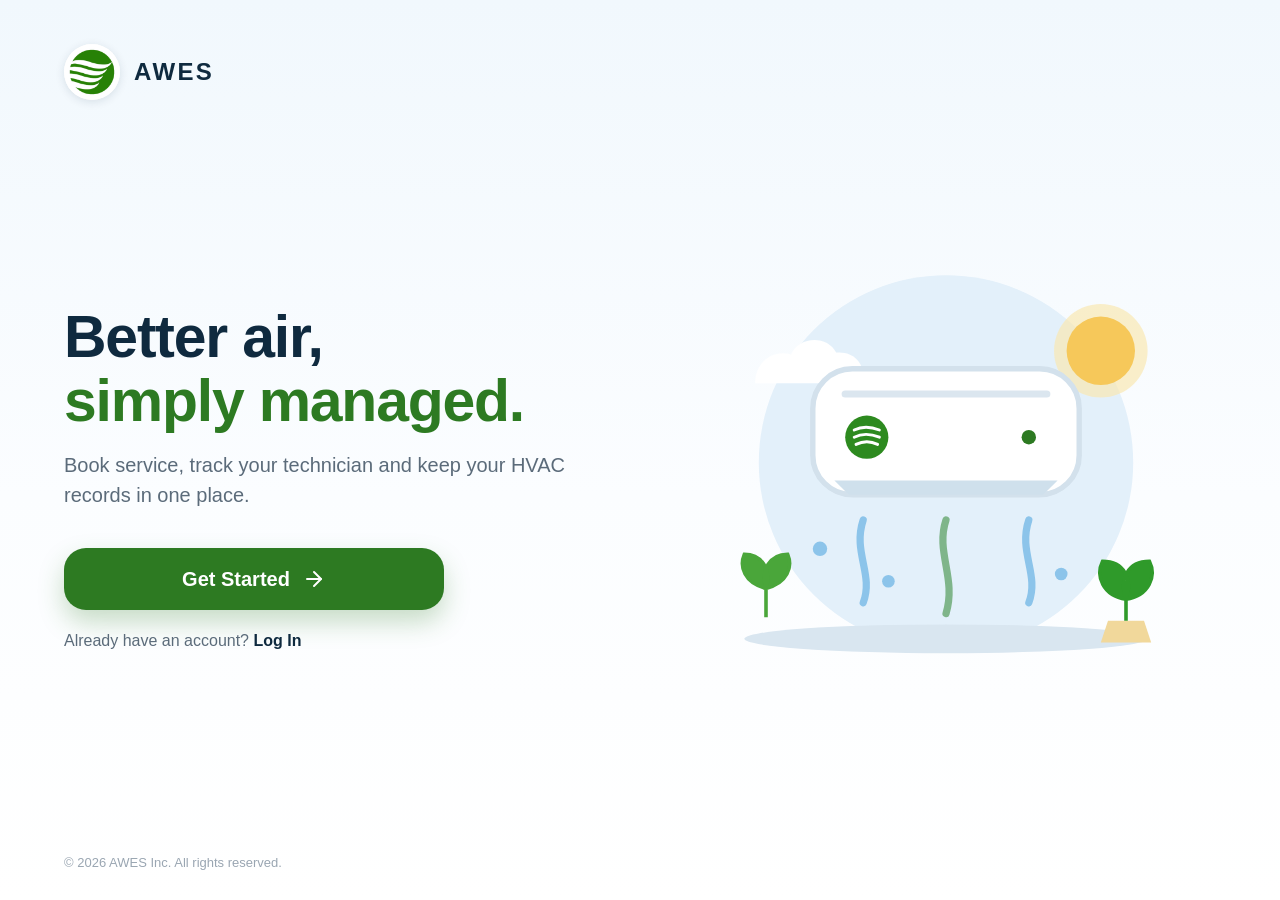
==== commit f9817b73: "Add files via upload" ====
--- a/index.html
+++ b/index.html
@@ -1,7 +1,7 @@
 <!DOCTYPE html>
 <html lang="en">
 <head>
-<meta name="awes-index-version" content="221">
+<meta name="awes-index-version" content="228">
 <meta charset="UTF-8">
 <!-- Pinch-to-zoom disabled per explicit request (was deliberately left
      enabled before — see git history — because maximum-scale=1/
@@ -73,8 +73,8 @@
 </script>
 <!-- Firebase removed: this app now uses Supabase (Postgres + Auth) for the shared cloud backend. -->
 <link rel="manifest" href="manifest.json">
-<link rel="icon" href="icon-192.png" type="image/png">
-<link rel="apple-touch-icon" href="icon-192.png">
+<link rel="icon" href="assets/icons/icon-192.png" type="image/png">
+<link rel="apple-touch-icon" href="assets/icons/icon-192.png">
 <meta name="theme-color" content="#0F5A40">
 <script>
   // Storage shim. The whole app talks to window.storage; when nothing else has
@@ -141,8 +141,15 @@
     });
   });
 </script>
+<!-- Start-up speed: the Google Fonts stylesheet used to BLOCK the first paint (a cross-site request before anything
+     could show). It now loads without blocking (text shows in the fallback font, then swaps), and the Supabase
+     library — which the app needs right after it starts — begins downloading in parallel with the app script
+     instead of after it. -->
 <link rel="preconnect" href="https://fonts.googleapis.com"><link rel="preconnect" href="https://fonts.gstatic.com" crossorigin>
-<link rel="stylesheet" href="https://fonts.googleapis.com/css2?family=Bricolage+Grotesque:opsz,wght@12..96,600;12..96,700;12..96,800&family=Plus+Jakarta+Sans:wght@400;500;600;700&display=swap">
+<link rel="preconnect" href="https://cdn.jsdelivr.net" crossorigin>
+<link rel="preload" as="script" href="https://cdn.jsdelivr.net/npm/@supabase/supabase-js@2">
+<link rel="preload" as="style" href="https://fonts.googleapis.com/css2?family=Bricolage+Grotesque:opsz,wght@12..96,600;12..96,700;12..96,800&family=Plus+Jakarta+Sans:wght@400;500;600;700&display=swap" onload="this.onload=null;this.rel='stylesheet'">
+<noscript><link rel="stylesheet" href="https://fonts.googleapis.com/css2?family=Bricolage+Grotesque:opsz,wght@12..96,600;12..96,700;12..96,800&family=Plus+Jakarta+Sans:wght@400;500;600;700&display=swap"></noscript>
 <link rel="stylesheet" href="css/app.css">
 
 <style id="awesSplashCss">
@@ -408,6 +415,7 @@
       <div class="sidebar-account-text">
         <div class="sidebar-account-name" id="sidebarAccountName">Admin User</div>
         <div class="sidebar-account-role" id="sidebarAccountRole">Super Administrator</div>
+        <div class="sidebar-ver" id="sbVersion"></div>
       </div>
       <button type="button" class="sidebar-logout sb-collapse-btn" id="sbCollapseBtn" title="Collapse sidebar" aria-label="Collapse sidebar" aria-pressed="false" style="display:none;"><svg class="ic" viewBox="0 0 24 24" fill="none" stroke="currentColor" stroke-width="2" stroke-linecap="round" stroke-linejoin="round"><rect x="3" y="4" width="18" height="16" rx="2"/><path d="M9 4v16"/><path d="m16 10-2 2 2 2"/></svg></button>
       <button type="button" class="sidebar-logout" id="menuLogout" title="Logout"><svg class="ic" viewBox="0 0 24 24" fill="none" stroke="currentColor" stroke-width="2" stroke-linecap="round" stroke-linejoin="round"><path d="M9 21H5a2 2 0 0 1-2-2V5a2 2 0 0 1 2-2h4"/><path d="M16 17l5-5-5-5"/><path d="M21 12H9"/></svg></button>
@@ -434,7 +442,7 @@
 
 <header class="app-top">
   <div class="brand">
-    <div class="brand-mark"><img src="logo.png" alt="Awes"></div>
+    <div class="brand-mark"><img src="assets/img/logo.png" alt="Awes"></div>
     <div class="brand-text">
       <div class="name" id="brandName">Technician's Homepage</div>
       <div class="sub" id="brandSub">Field digital form</div>
@@ -489,6 +497,10 @@
       <div class="th-sec"><h2 class="th-sec-title">Waiting for approval</h2><span class="th-sec-count">Admin is reviewing</span></div>
       <div class="th-box" id="thWaitList"></div>
     </div>
+    <div id="thApprovedWrap" style="display:none;">
+      <div class="th-sec"><h2 class="th-sec-title">Approved</h2><span class="th-sec-count">What happens next</span></div>
+      <div class="th-box" id="thApprovedList"></div>
+    </div>
     <div id="thUpcomingWrap" style="display:none;">
       <div class="th-sec"><h2 class="th-sec-title">Coming up</h2></div>
       <div id="thUpcomingList"></div>
@@ -499,76 +511,85 @@
        Button ids techQaMyTools / techQaMyMaterials / techQaStock (and their
        badges) are bound in tools.js / inventory-moves.js / inventory.js. -->
   <div id="techQuickActionsCard" class="th-wrap" style="display:none;">
-    <div class="th-sec"><h2 class="th-sec-title">Request or check</h2></div>
-    <div class="th-grid">
+    <!-- "What do you need?" — technician only. Everything a technician can start on their own, in groups, as big-icon tiles
+         with a short label. (Was one "Request or check" grid: it also held attendance, job orders and calculators, which
+         are neither requests nor checks.) Button ids techQa* are bound in home.js / tools.js / inventory-moves.js /
+         inventory.js and are unchanged; a group whose tiles are all hidden hides itself (see thSyncGroups). -->
+    <div class="th-sec"><h2 class="th-sec-title">What do you need?</h2></div>
+    <div class="th-group">
+      <h3 class="th-group-title">My work</h3>
+      <div class="th-grid">
         <button type="button" class="th-tile th-orange" id="techQaJobOrder">
           <span class="th-tile-ic"><svg class="ic" viewBox="0 0 24 24" fill="none" stroke="currentColor" stroke-width="2" stroke-linecap="round" stroke-linejoin="round"><rect x="1" y="6" width="14" height="10" rx="1"/><path d="M15 10h4l3 3v3h-7z"/><circle cx="6" cy="18" r="1.5"/><circle cx="17.5" cy="18" r="1.5"/></svg></span>
           <span class="th-tile-label">My job orders</span>
-          <span class="th-tile-desc">All jobs assigned to you</span>
         </button>
         <button type="button" class="th-tile th-purple" id="techQaServiceReport">
           <span class="th-tile-ic"><svg class="ic" viewBox="0 0 24 24" fill="none" stroke="currentColor" stroke-width="2" stroke-linecap="round" stroke-linejoin="round"><path d="M6 3h12v18l-3-2-3 2-3-2-3 2z"/><path d="M9 8h6M9 12h6"/></svg></span>
           <span class="th-tile-label">Service reports</span>
-          <span class="th-tile-desc">New, drafts, and filed</span>
-        </button>
-        <button type="button" class="th-tile th-green" id="techQaAttendance">
-          <span class="th-tile-ic"><svg class="ic" viewBox="0 0 24 24" fill="none" stroke="currentColor" stroke-width="2" stroke-linecap="round" stroke-linejoin="round"><circle cx="12" cy="12" r="9"/><path d="M12 7v5l3 3"/></svg></span>
-          <span class="th-tile-label">Attendance</span>
-          <span class="th-tile-desc">Time in and time out</span>
         </button>
         <button type="button" class="th-tile th-teal" id="techQaMessages">
           <span class="th-tile-ic"><svg class="ic" viewBox="0 0 24 24" fill="none" stroke="currentColor" stroke-width="2" stroke-linecap="round" stroke-linejoin="round"><path d="M21 12a8 8 0 0 1-11.6 7.1L4 21l1.9-5.4A8 8 0 1 1 21 12z"/></svg></span>
           <span class="th-tile-label">Messages</span>
-          <span class="th-tile-desc">Job order chats</span>
           <span class="th-tile-badge" id="techQaMsgBadge" style="display:none;"></span>
         </button>
+        <button type="button" class="th-tile th-violet" id="techQaCalculators">
+          <span class="th-tile-ic"><svg class="ic" viewBox="0 0 24 24" fill="none" stroke="currentColor" stroke-width="2" stroke-linecap="round" stroke-linejoin="round"><rect x="5" y="3" width="14" height="18" rx="2"/><path d="M8 7h8"/><path d="M8 12h.01M12 12h.01M16 12h.01M8 16h.01M12 16h.01M16 16h.01"/></svg></span>
+          <span class="th-tile-label">Calculators</span>
+        </button>
+      </div>
+    </div>
+    <div class="th-group">
+      <h3 class="th-group-title">Attendance and leave</h3>
+      <div class="th-grid">
+        <button type="button" class="th-tile th-green" id="techQaAttendance">
+          <span class="th-tile-ic"><svg class="ic" viewBox="0 0 24 24" fill="none" stroke="currentColor" stroke-width="2" stroke-linecap="round" stroke-linejoin="round"><circle cx="12" cy="12" r="9"/><path d="M12 7v5l3 3"/></svg></span>
+          <span class="th-tile-label">Attendance</span>
+        </button>
+        <button type="button" class="th-tile th-violet" id="techQaLeave">
+          <span class="th-tile-ic"><svg class="ic" viewBox="0 0 24 24" fill="none" stroke="currentColor" stroke-width="2" stroke-linecap="round" stroke-linejoin="round"><rect x="3" y="5" width="18" height="16" rx="2"/><path d="M16 3v4M8 3v4M3 10h18"/></svg></span>
+          <span class="th-tile-label">File a leave</span>
+        </button>
+      </div>
+    </div>
+    <div class="th-group">
+      <h3 class="th-group-title">Materials and tools</h3>
+      <div class="th-grid">
         <button type="button" class="th-tile th-brown" id="techQaMaterials">
           <span class="th-tile-ic"><svg class="ic" viewBox="0 0 24 24" fill="none" stroke="currentColor" stroke-width="2" stroke-linecap="round" stroke-linejoin="round"><path d="m21 8-9-5-9 5 9 5 9-5z"/><path d="M3 8v8l9 5 9-5V8"/><path d="M12 13v8"/></svg></span>
           <span class="th-tile-label">Request materials</span>
-          <span class="th-tile-desc">For a job order</span>
+        </button>
+        <button type="button" class="th-tile th-orange" id="techQaMyMaterials">
+          <span class="th-tile-ic"><svg class="ic" viewBox="0 0 24 24" fill="none" stroke="currentColor" stroke-width="2" stroke-linecap="round" stroke-linejoin="round"><circle cx="12" cy="8" r="4"/><path d="M4 21c1.5-4 5-6 8-6s6.5 2 8 6"/></svg></span>
+          <span class="th-tile-label">My materials</span>
+          <span class="th-tile-badge" id="techQaMyMatBadge" style="display:none;"></span>
         </button>
         <button type="button" class="th-tile th-brown" id="techQaDeliveries">
           <span class="th-tile-ic"><svg class="ic" viewBox="0 0 24 24" fill="none" stroke="currentColor" stroke-width="2" stroke-linecap="round" stroke-linejoin="round"><path d="M3 7h11v9H3z"/><path d="M14 10h4l3 3v3h-7"/><circle cx="7" cy="18" r="1.8"/><circle cx="17" cy="18" r="1.8"/></svg></span>
           <span class="th-tile-label">My deliveries</span>
-          <span class="th-tile-desc">Receive at a site</span>
         </button>
+        <button type="button" class="th-tile th-blue" id="techQaMyTools">
+          <span class="th-tile-ic"><svg class="ic" viewBox="0 0 24 24" fill="none" stroke="currentColor" stroke-width="2" stroke-linecap="round" stroke-linejoin="round"><path d="M14.7 6.3a4 4 0 0 0-5.4 5.4L3 18l3 3 6.3-6.3a4 4 0 0 0 5.4-5.4l-2.5 2.5-2.4-.6-.6-2.4z"/></svg></span>
+          <span class="th-tile-label">My tools</span>
+          <span class="th-tile-badge" id="techQaMyToolsBadge" style="display:none;"></span>
+        </button>
+        <button type="button" class="th-tile th-teal" id="techQaStock" style="display:none;">
+          <span class="th-tile-ic"><svg class="ic" viewBox="0 0 24 24" fill="none" stroke="currentColor" stroke-width="2" stroke-linecap="round" stroke-linejoin="round"><path d="M3 7h18v13H3z"/><path d="M3 7l3-4h12l3 4"/><path d="M9 12h6"/></svg></span>
+          <span class="th-tile-label">Warehouse stock</span>
+        </button>
+      </div>
+    </div>
+    <div class="th-group">
+      <h3 class="th-group-title">Money</h3>
+      <div class="th-grid">
         <button type="button" class="th-tile th-green" id="techQaCashAdvance">
           <span class="th-tile-ic"><svg class="ic" viewBox="0 0 24 24" fill="none" stroke="currentColor" stroke-width="2" stroke-linecap="round" stroke-linejoin="round"><rect x="2" y="6" width="20" height="12" rx="2"/><circle cx="12" cy="12" r="2.5"/><path d="M6 10v4M18 10v4"/></svg></span>
           <span class="th-tile-label">Cash advance</span>
-          <span class="th-tile-desc">Ask for money for a job</span>
         </button>
         <button type="button" class="th-tile th-green" id="techQaReimburse">
           <span class="th-tile-ic"><svg class="ic" viewBox="0 0 24 24" fill="none" stroke="currentColor" stroke-width="2" stroke-linecap="round" stroke-linejoin="round"><rect x="4" y="2" width="16" height="20" rx="2"/><path d="M8 7h8M8 11h8M8 15h5"/></svg></span>
           <span class="th-tile-label">Reimbursement</span>
-          <span class="th-tile-desc">Get back money you spent</span>
         </button>
-        <button type="button" class="th-tile th-violet" id="techQaLeave">
-          <span class="th-tile-ic"><svg class="ic" viewBox="0 0 24 24" fill="none" stroke="currentColor" stroke-width="2" stroke-linecap="round" stroke-linejoin="round"><rect x="3" y="5" width="18" height="16" rx="2"/><path d="M16 3v4M8 3v4M3 10h18"/></svg></span>
-          <span class="th-tile-label">File a leave</span>
-          <span class="th-tile-desc">Request a day off</span>
-        </button>
-        <button type="button" class="th-tile th-blue" id="techQaMyTools">
-          <span class="th-tile-ic"><svg class="ic" viewBox="0 0 24 24" fill="none" stroke="currentColor" stroke-width="2" stroke-linecap="round" stroke-linejoin="round"><path d="M14.7 6.3a4 4 0 0 0-5.4 5.4L3 18l3 3 6.3-6.3a4 4 0 0 0 5.4-5.4l-2.5 2.5-2.4-.6-.6-2.4z"/></svg></span>
-          <span class="th-tile-label">My tools</span>
-          <span class="th-tile-desc">Tools issued to you</span>
-          <span class="th-tile-badge" id="techQaMyToolsBadge" style="display:none;"></span>
-        </button>
-        <button type="button" class="th-tile th-orange" id="techQaMyMaterials">
-          <span class="th-tile-ic"><svg class="ic" viewBox="0 0 24 24" fill="none" stroke="currentColor" stroke-width="2" stroke-linecap="round" stroke-linejoin="round"><circle cx="12" cy="8" r="4"/><path d="M4 21c1.5-4 5-6 8-6s6.5 2 8 6"/></svg></span>
-          <span class="th-tile-label">My materials</span>
-          <span class="th-tile-desc">Materials issued to you</span>
-          <span class="th-tile-badge" id="techQaMyMatBadge" style="display:none;"></span>
-        </button>
-        <button type="button" class="th-tile th-violet" id="techQaCalculators">
-          <span class="th-tile-ic"><svg class="ic" viewBox="0 0 24 24" fill="none" stroke="currentColor" stroke-width="2" stroke-linecap="round" stroke-linejoin="round"><rect x="5" y="3" width="14" height="18" rx="2"/><path d="M8 7h8"/><path d="M8 12h.01M12 12h.01M16 12h.01M8 16h.01M12 16h.01M16 16h.01"/></svg></span>
-          <span class="th-tile-label">Calculators</span>
-          <span class="th-tile-desc">Ductulator, standards &amp; troubleshooting</span>
-        </button>
-        <button type="button" class="th-tile th-teal" id="techQaStock" style="display:none;">
-          <span class="th-tile-ic"><svg class="ic" viewBox="0 0 24 24" fill="none" stroke="currentColor" stroke-width="2" stroke-linecap="round" stroke-linejoin="round"><path d="M3 7h18v13H3z"/><path d="M3 7l3-4h12l3 4"/><path d="M9 12h6"/></svg></span>
-          <span class="th-tile-label">Warehouse stock</span>
-          <span class="th-tile-desc">Check stock levels</span>
-        </button>
+      </div>
     </div>
   </div>
   <!-- Announcements — technician only. Admin authors these from the
@@ -1190,7 +1211,7 @@
 <!-- Shared bottom-tab-bar (mobile) / top-nav-bar (desktop) for every
      customer screen — see cpShowScreen() in customer-portal.js. -->
 <nav class="cp-nav cp-nav-v2" id="cpNav" style="display:none;">
-  <div class="cp-nav-brand"><img src="logo.png" alt=""><span>AWES Customer Portal</span></div>
+  <div class="cp-nav-brand"><img src="assets/img/logo.png" alt=""><span>AWES Customer Portal</span></div>
   <button type="button" class="cp-nav-btn active" data-screen="Home" id="cpNavHome"></button>
   <button type="button" class="cp-nav-btn" data-screen="Units" id="cpNavUnits"></button>
   <button type="button" class="cp-nav-btn" data-screen="Requests" id="cpNavRequests"></button>
@@ -1290,7 +1311,7 @@
      centrally in applyUserRestrictions() (auth.js) alongside the
      role-tech body class. See techInitNav()/techSetNavActive() in home.js. -->
 <nav class="cp-nav" id="techNav" style="display:none;">
-  <div class="cp-nav-brand"><img src="logo.png" alt=""><span>AWES Field</span></div>
+  <div class="cp-nav-brand"><img src="assets/img/logo.png" alt=""><span>AWES Field</span></div>
   <button type="button" class="cp-nav-btn active" id="techNavBtnHome">
     <svg class="ic" viewBox="0 0 24 24" fill="none" stroke="currentColor" stroke-width="2" stroke-linecap="round" stroke-linejoin="round"><path d="M3 9.5 12 3l9 6.5V21a1 1 0 0 1-1 1h-5v-7H9v7H4a1 1 0 0 1-1-1z"/></svg>
     <span>Home</span>
@@ -1316,12 +1337,12 @@
 
 <!-- Messenger / liaison bottom bar — persistent on every screen for accounts with My Errands.
      Shown/hidden by msgrApply() (messenger.js); replaces the sidebar and hamburger for that
-     role only (body.role-messenger). Tabs: Home · Errands · Cash · Menu. -->
+     role only (body.role-messenger). Tabs: Today · Errands · Requests · Profile (internal ids home · errands · cash · menu). -->
 <nav id="msgrNav" class="msgr-nav" style="display:none;" aria-label="Main">
-  <button type="button" class="msgr-tab active" data-msgr-tab="home" aria-current="page"><span class="msgr-tab-ic"><svg viewBox="0 0 24 24" fill="none" stroke="currentColor" stroke-width="2.4" stroke-linecap="round" stroke-linejoin="round" aria-hidden="true"><path d="M4 11l8-7 8 7v9H4z"/><path d="M10 20v-6h4v6"/></svg></span><span>Home</span></button>
-  <button type="button" class="msgr-tab" data-msgr-tab="errands"><span class="msgr-tab-ic"><svg viewBox="0 0 24 24" fill="none" stroke="currentColor" stroke-width="2.4" stroke-linecap="round" stroke-linejoin="round" aria-hidden="true"><path d="M9 6h11M9 12h11M9 18h11M4.5 6h.01M4.5 12h.01M4.5 18h.01"/></svg></span><span>Errands</span></button>
-  <button type="button" class="msgr-tab" data-msgr-tab="cash"><span class="msgr-tab-ic"><svg viewBox="0 0 24 24" fill="none" stroke="currentColor" stroke-width="2.4" stroke-linecap="round" stroke-linejoin="round" aria-hidden="true"><rect x="3" y="6" width="18" height="14" rx="2.5"/><path d="M3 10h18M16 15h2"/></svg></span><span>Cash</span></button>
-  <button type="button" class="msgr-tab" data-msgr-tab="menu"><span class="msgr-tab-ic"><svg viewBox="0 0 24 24" fill="none" stroke="currentColor" stroke-width="2.4" stroke-linecap="round" stroke-linejoin="round" aria-hidden="true"><path d="M4 7h16M4 12h16M4 17h16"/></svg></span><span>Menu</span></button>
+  <button type="button" class="msgr-tab active" data-msgr-tab="home" aria-current="page"><span class="msgr-tab-ic"><svg viewBox="0 0 24 24" fill="none" stroke="currentColor" stroke-width="2.4" stroke-linecap="round" stroke-linejoin="round" aria-hidden="true"><path d="M9 6h11M9 12h11M9 18h11M4 6l1 1 2-2M4 12l1 1 2-2M4 18l1 1 2-2"/></svg></span><span>Today</span></button>
+  <button type="button" class="msgr-tab" data-msgr-tab="errands"><span class="msgr-tab-ic"><svg viewBox="0 0 24 24" fill="none" stroke="currentColor" stroke-width="2.4" stroke-linecap="round" stroke-linejoin="round" aria-hidden="true"><circle cx="6" cy="19" r="2"/><circle cx="18" cy="5" r="2"/><path d="M8 19h8a3 3 0 0 0 0-6H8a3 3 0 0 1 0-6h8"/></svg></span><span>Errands</span></button>
+  <button type="button" class="msgr-tab" data-msgr-tab="cash"><span class="msgr-tab-ic"><svg viewBox="0 0 24 24" fill="none" stroke="currentColor" stroke-width="2.4" stroke-linecap="round" stroke-linejoin="round" aria-hidden="true"><rect x="5" y="4" width="14" height="17" rx="2"/><path d="M9 4h6v3H9zM9 12h6M9 16h4"/></svg><span class="msgr-tab-n" style="display:none;"></span></span><span>Requests</span></button>
+  <button type="button" class="msgr-tab" data-msgr-tab="menu"><span class="msgr-tab-ic"><svg viewBox="0 0 24 24" fill="none" stroke="currentColor" stroke-width="2.4" stroke-linecap="round" stroke-linejoin="round" aria-hidden="true"><circle cx="12" cy="8" r="4"/><path d="M4 21a8 8 0 0 1 16 0"/></svg></span><span>Profile</span></button>
 </nav>
 
 <!-- Customer Portal — Request Service (new + history), reached via
@@ -3216,6 +3237,18 @@
     <div class="card-head"><span><svg class="ic" viewBox="0 0 24 24" fill="none" stroke="currentColor" stroke-width="2" stroke-linecap="round" stroke-linejoin="round"><path d="M9 14 4 9l5-5"/><path d="M4 9h11a5 5 0 0 1 0 10h-3"/></svg> Return to Stock</span><span class="purch-head-right"><span class="purch-live connecting"></span></span></div>
     <div class="card-body">
       <div class="po-ed-top inv-mv-top"><button type="button" class="po-back" data-inv-hub="1">&larr; Warehouse Stock</button></div>
+      <div id="wmStoreWrap" style="display:none;">
+        <section class="po-sec">
+          <div class="po-sec-title">Return requests from workers <span class="po-tab-count" id="wmRrCount"></span></div>
+          <div id="wmRrOpen"></div>
+          <div id="wmRrDoneWrap" style="display:none;"><div class="po-sec-title" style="margin-top:14px;">Recently handled</div><div id="wmRrDone"></div></div>
+          <div class="po-hint">A worker tells you here that they are bringing materials back. When they arrive, open the request, check what they brought (change the quantity or condition if it differs) and post it &mdash; that creates the return slip. You can still record a return yourself below.</div>
+          <details class="wm-det"><summary>Handovers between workers (recent)</summary>
+            <div id="wmHoRecent"></div>
+            <div class="po-hint">Technicians pass materials to each other on site. The materials stay charged to the same job order; the Unreturned report follows the new holder.</div>
+          </details>
+        </section>
+      </div>
       <section class="po-sec">
         <div class="po-sec-title">Return</div>
         <div class="po-grid">
@@ -3286,8 +3319,21 @@
         </div>
         <div class="po-sec-title" style="margin-top:0;">Waiting for your signature</div>
         <div id="invMinePending"><div class="empty-state">Loading…</div></div>
+        <div id="wmIncomingWrap" style="display:none;">
+          <div class="po-sec-title" style="margin-top:16px;">Handed over to you — check and accept</div>
+          <div id="wmIncoming"></div>
+        </div>
         <div class="po-sec-title" style="margin-top:16px;">Materials with you</div>
         <div id="invMineHold"></div>
+        <div id="wmMineWrap" style="display:none;">
+          <div class="wm-actions">
+            <button type="button" class="btn btn-primary" id="wmBtnReturn">Return to warehouse</button>
+            <button type="button" class="btn btn-secondary" id="wmBtnHandover">Hand over to a co-worker</button>
+          </div>
+          <div class="po-hint" id="wmHint"></div>
+          <div class="po-sec-title" style="margin-top:16px;">My returns &amp; handovers</div>
+          <div id="wmMine"></div>
+        </div>
         <div class="po-sec-title" style="margin-top:16px;">Recent slips</div>
         <div id="invMineRecent"></div>
       </div>
@@ -3654,6 +3700,57 @@
 <!-- Purchasing: sign in again after the Supabase session expired. Keeps
      whatever sheet/form is open underneath. Wired in purchasing.js
      (purchReauth*). -->
+<!-- Worker returns & handovers (worker-moves.js) -->
+<div class="overlay" id="wmReturnOverlay" style="z-index:90;">
+  <div class="sheet" style="max-width:640px;">
+    <div class="sheet-head"><h3>Return to warehouse</h3><button class="sheet-close" type="button" data-wm-close="wmReturnOverlay">&times;</button></div>
+    <div class="field"><label>Bring them to <span class="req">*</span></label><select id="wmRetWh"></select></div>
+    <div class="po-sec-title">How much are you returning?</div>
+    <div id="wmRetLines"></div>
+    <div class="po-hint">Fill in only what you are bringing back. Mark anything broken as Damaged. You will be able to cancel until the storekeeper receives it.</div>
+    <div class="field"><label>Note (optional)</label><input type="text" id="wmRetNote" maxlength="500"></div>
+    <button type="button" class="btn btn-primary wm-big" id="wmRetSend">Send return request</button>
+  </div>
+</div>
+<div class="overlay" id="wmHandoverOverlay" style="z-index:90;">
+  <div class="sheet" style="max-width:640px;">
+    <div class="sheet-head"><h3>Hand over to a co-worker</h3><button class="sheet-close" type="button" data-wm-close="wmHandoverOverlay">&times;</button></div>
+    <div class="field"><label>Hand over to <span class="req">*</span></label><select id="wmHoTo"></select></div>
+    <div class="po-sec-title">How much are you handing over?</div>
+    <div id="wmHoLines"></div>
+    <div class="po-hint">They have to accept and sign. Until they do, the materials still count as yours. The cost stays with the same job order.</div>
+    <div class="field"><label>Note (optional)</label><input type="text" id="wmHoNote" maxlength="500"></div>
+    <button type="button" class="btn btn-primary wm-big" id="wmHoSend">Send handover</button>
+  </div>
+</div>
+<div class="overlay" id="wmAcceptOverlay" style="z-index:90;">
+  <div class="sheet" style="max-width:560px;">
+    <div class="sheet-head"><h3>Materials handed to you</h3><button class="sheet-close" type="button" data-wm-close="wmAcceptOverlay">&times;</button></div>
+    <div id="wmAccInfo" class="mr-info"></div>
+    <div id="wmAccItems" style="margin:10px 0;"></div>
+    <div class="po-hint">Check that you really received these. Signing makes them yours &mdash; you will be responsible for them until you use or return them.</div>
+    <div class="po-sec-title">Your signature</div>
+    <div class="inv-sigpad"><canvas id="wmAccSig"></canvas></div>
+    <button type="button" class="btn btn-secondary mt-small-btn" id="wmAccClear">Clear</button>
+    <div class="wm-actions">
+      <button type="button" class="btn btn-primary" id="wmAccYes">Accept &amp; sign</button>
+      <button type="button" class="btn btn-secondary" id="wmAccNo">Decline</button>
+    </div>
+  </div>
+</div>
+<div class="overlay" id="wmReceiveOverlay" style="z-index:90;">
+  <div class="sheet" style="max-width:660px;">
+    <div class="sheet-head"><h3>Receive returned materials</h3><button class="sheet-close" type="button" data-wm-close="wmReceiveOverlay">&times;</button></div>
+    <div id="wmRcvInfo" class="mr-info"></div>
+    <div class="po-sec-title" style="margin-top:12px;">What did the worker bring?</div>
+    <div id="wmRcvLines"></div>
+    <div class="field" id="wmRcvNoteWrap"><label>Note (optional)</label><input type="text" id="wmRcvNote" maxlength="500"></div>
+    <div class="wm-actions" id="wmRcvActions">
+      <button type="button" class="btn btn-primary" id="wmRcvYes">Receive &amp; post return</button>
+      <button type="button" class="btn btn-secondary" id="wmRcvNo">Decline</button>
+    </div>
+  </div>
+</div>
 <div class="overlay" id="purchReauthOverlay" style="z-index:95;">
   <div class="sheet" style="max-width:440px;">
     <div class="sheet-head">
@@ -4499,47 +4596,60 @@
 <!-- Login gate (blocking). Open by default so it covers the page instantly on
      load/reopen, before any JS/network work finishes — prevents a flash of the
      underlying form. checkLoginGate() closes it once a saved session is verified.
-     The "Staff Access" link top-right and the quick-link chips at the bottom
-     are static chrome that stay put across every loginList view (customer
-     form, staff role chooser, technician form, admin form); only loginList's
-     own content is swapped by JS. -->
+     Layout: the Welcome page (#welcomePage) sits on top of the sign-in screen and is
+     dismissed by Get Started / Log In (once per app launch). Under it, the header
+     (back arrow + logo + title) is static chrome; only #loginList is swapped by JS —
+     the customer form (with the Admin access button), the Staff / Technician / Admin
+     chooser, and the three staff sign-in forms. -->
 <div class="overlay open login-overlay" id="loginOverlay" style="z-index:80;">
+  <svg width="0" height="0" style="position:absolute" aria-hidden="true" focusable="false"><symbol id="awesArt" viewBox="0 0 300 250">
+        <circle cx="150" cy="128" r="104" fill="#E3F0FA"/>
+        <circle cx="236" cy="66" r="26" fill="#F9E8B4" opacity=".7"/><circle cx="236" cy="66" r="19" fill="#F6C85A"/>
+        <path d="M44 84c0-12 10-19 20-16 4-10 20-11 25-1 12-1 17 9 14 17z" fill="#fff"/>
+        <rect x="76" y="76" width="148" height="70" rx="22" fill="#fff" stroke="#D3E1EC" stroke-width="3"/>
+        <rect x="92" y="88" width="116" height="4" rx="2" fill="#DBE6EF"/>
+        <circle cx="106" cy="114" r="12" fill="#2D8A1F"/><path d="M99 110c4-2 9-2 14 0M99 114c4-2 9-2 14 0M100 118c4-2 8-2 12 0" stroke="#fff" stroke-width="1.6" fill="none" stroke-linecap="round"/>
+        <circle cx="196" cy="114" r="4" fill="#2D7A22"/>
+        <path d="M88 138h124l-8 8H96z" fill="#CFE0EC"/>
+        <path class="wl-flow wl-f1" d="M104 160c-6 18 6 30 0 46" stroke="#8CC4EA" stroke-width="4" fill="none" stroke-linecap="round"/>
+        <path class="wl-flow wl-f2" d="M150 160c-6 18 6 32 0 52" stroke="#7FB58A" stroke-width="4" fill="none" stroke-linecap="round"/>
+        <path class="wl-flow wl-f3" d="M196 160c-6 18 6 30 0 46" stroke="#8CC4EA" stroke-width="4" fill="none" stroke-linecap="round"/>
+        <circle cx="80" cy="176" r="4" fill="#8CC4EA"/><circle cx="118" cy="194" r="3.5" fill="#8CC4EA"/><circle cx="214" cy="190" r="3.5" fill="#8CC4EA"/>
+        <ellipse cx="150" cy="226" rx="112" ry="8" fill="#D9E6F0"/>
+        <path d="M50 214v-26M50 198c-12-3-15-12-12-19 10 0 15 9 12 19zM50 198c12-3 15-12 12-19-10 0-15 9-12 19z" fill="#4AA63A" stroke="#4AA63A" stroke-width="2"/>
+        <path d="M240 216l-4 12h28l-4-12z" fill="#F1D89B"/><path d="M250 216v-22M250 204c-13-2-17-13-13-21 12 0 17 10 13 21zM250 204c13-2 17-13 13-21-12 0-17 10-13 21z" fill="#2F9A2A" stroke="#2F9A2A" stroke-width="2"/>
+      </symbol></svg>
+  <aside class="lg-aside" aria-hidden="true">
+    <div class="wl-brand"><span class="wl-logo"><img src="assets/img/logo.png" alt=""></span><span class="wl-name">AWES</span></div>
+    <div class="lg-aside-mid">
+      <svg viewBox="0 0 300 250"><use href="#awesArt"></use></svg>
+      <h2 class="wl-title">Better air,<br><span>simply managed.</span></h2>
+      <p class="wl-sub">Book service, track your technician and keep your HVAC records in one place.</p>
+    </div>
+    <p class="wl-copy">&copy; 2026 AWES Inc. All rights reserved.</p>
+  </aside>
   <div class="login-wrap">
-    <div class="login-logo"><img src="logo.png" alt="AWES"></div>
-    <h3 class="login-heading">Sign In</h3>
-    <p class="login-tagline">Track your service history and Schedules</p>
+    <svg class="lg-swoosh" viewBox="0 0 220 120" aria-hidden="true"><path d="M10 52C80 20 150 14 220 24" stroke="#E3EEF8" stroke-width="7" fill="none" stroke-linecap="round"/><path d="M50 82C110 58 170 52 220 58" stroke="#EAF2FA" stroke-width="7" fill="none" stroke-linecap="round"/><path d="M96 108C140 94 180 90 220 92" stroke="#F0F6FB" stroke-width="7" fill="none" stroke-linecap="round"/></svg>
+    <div class="lg-top">
+      <button type="button" class="lg-back" id="loginBackBtn" aria-label="Back"><svg viewBox="0 0 24 24" fill="none" stroke="currentColor" stroke-width="2" stroke-linecap="round" stroke-linejoin="round"><path d="M19 12H5"></path><path d="M12 19l-7-7 7-7"></path></svg></button>
+      <div class="lg-logo"><img src="assets/img/logo.png" alt="AWES"></div>
+    </div>
+    <h3 class="login-heading" id="loginHeading">Welcome back</h3>
+    <p class="login-tagline" id="loginTagline">Sign in to your customer account.</p>
     <div class="login-card" id="loginList"></div>
-    <div class="login-quicklinks">
-      <span class="login-qlink">
-        <svg viewBox="0 0 24 24" fill="none" stroke="currentColor" stroke-width="2" stroke-linecap="round" stroke-linejoin="round"><path d="M9 12h6"></path><path d="M9 16h3"></path><path d="M9 3h6a1 1 0 0 1 1 1v1h1a2 2 0 0 1 2 2v13a2 2 0 0 1-2 2H7a2 2 0 0 1-2-2V7a2 2 0 0 1 2-2h1V4a1 1 0 0 1 1-1Z"></path></svg>
-        Request a Service
-      </span>
-      <span class="login-qlink">
-        <svg viewBox="0 0 24 24" fill="none" stroke="currentColor" stroke-width="2" stroke-linecap="round" stroke-linejoin="round"><circle cx="12" cy="12" r="9"></circle><path d="M12 7v5l3 3"></path></svg>
-        View History
-      </span>
-      <span class="login-qlink">
-        <svg viewBox="0 0 24 24" fill="none" stroke="currentColor" stroke-width="2" stroke-linecap="round" stroke-linejoin="round"><circle cx="12" cy="12" r="3"></circle><path d="M19.4 15a1.65 1.65 0 0 0 .33 1.82l.06.06a2 2 0 0 1 0 2.83 2 2 0 0 1-2.83 0l-.06-.06a1.65 1.65 0 0 0-1.82-.33 1.65 1.65 0 0 0-1 1.51V21a2 2 0 0 1-2 2 2 2 0 0 1-2-2v-.09A1.65 1.65 0 0 0 9 19.4a1.65 1.65 0 0 0-1.82.33l-.06.06a2 2 0 0 1-2.83 0 2 2 0 0 1 0-2.83l.06-.06a1.65 1.65 0 0 0 .33-1.82 1.65 1.65 0 0 0-1.51-1H3a2 2 0 0 1-2-2 2 2 0 0 1 2-2h.09A1.65 1.65 0 0 0 4.6 9a1.65 1.65 0 0 0-.33-1.82l-.06-.06a2 2 0 0 1 0-2.83 2 2 0 0 1 2.83 0l.06.06a1.65 1.65 0 0 0 1.82.33H9a1.65 1.65 0 0 0 1-1.51V3a2 2 0 0 1 2-2 2 2 0 0 1 2 2v.09a1.65 1.65 0 0 0 1 1.51 1.65 1.65 0 0 0 1.82-.33l.06-.06a2 2 0 0 1 2.83 0 2 2 0 0 1 0 2.83l-.06.06a1.65 1.65 0 0 0-.33 1.82V9a1.65 1.65 0 0 0 1.51 1H21a2 2 0 0 1 2 2 2 2 0 0 1-2 2h-.09a1.65 1.65 0 0 0-1.51 1z"></path></svg>
-        Manage Equipment
-      </span>
-    </div>
-  </div>
-  <!-- Single combined entry point for both staff roles. Pinned to the very
-       bottom of the login screen itself (margin-top:auto pushes it to the
-       end of the overlay's flex column), separate from .login-wrap so it
-       stays put at the bottom of the page rather than tucked right under
-       the quick-links. Used to be two separate links here — Technician
-       Access (which listed every active technician's username as a
-       tappable button, exposing the whole roster to anyone who opened the
-       login screen) and Admin Panel. Now both go through one role chooser
-       (see renderStaffRoleChooser in auth.js), and the technician path asks
-       for a username directly instead of showing the list. -->
-  <div class="login-topbar">
-    <button type="button" class="login-toplink" id="loginStaffTopBtn">
-      <svg viewBox="0 0 24 24" fill="none" stroke="currentColor" stroke-width="2" stroke-linecap="round" stroke-linejoin="round"><circle cx="12" cy="7" r="4"></circle><path d="M5.5 21a6.5 6.5 0 0 1 13 0"></path></svg>
-      Staff Access
-    </button>
-  </div>
+  </div>
+
+  <div class="welcome-page" id="welcomePage">
+    <div class="wl-brand"><span class="wl-logo"><img src="assets/img/logo.png" alt=""></span><span class="wl-name">AWES</span></div>
+    <div class="wl-art"><svg viewBox="0 0 300 250" aria-hidden="true"><use href="#awesArt"></use></svg></div>
+    <h2 class="wl-title">Better air,<br><span>simply managed.</span></h2>
+    <p class="wl-sub">Book service, track your technician and keep your HVAC records in one place.</p>
+    <div class="wl-spacer"></div>
+    <button type="button" class="wl-cta" id="welcomeStartBtn">Get Started <svg viewBox="0 0 24 24" fill="none" stroke="currentColor" stroke-width="2" stroke-linecap="round" stroke-linejoin="round"><path d="M5 12h14"></path><path d="M12 5l7 7-7 7"></path></svg></button>
+    <p class="wl-login">Already have an account? <button type="button" id="welcomeLoginBtn">Log In</button></p>
+    <p class="wl-copy">&copy; 2026 AWES Inc. All rights reserved.</p>
+  </div>
+  <script>try{ if(sessionStorage.getItem('awes-welcome-seen')) document.getElementById('welcomePage').classList.add('gone'); }catch(e){}</script>
 </div>
 
 <!-- Manage Users sheet (admin only) -->
--- a/css/app.css
+++ b/css/app.css
@@ -5550,22 +5550,21 @@
    runs full-width below them. */
 body.role-admin #opsDash #adminDash.adm-v2{
   grid-template-columns:minmax(0,1fr) !important;
-  grid-template-areas:"ops" "prio" "board" "track" "prog" "ptech" "cal" !important;
+  grid-template-areas:"prio" "board" "track" "prog" "ptech" "cal" !important;
 }
 @media (min-width:1100px){
   body.role-admin #opsDash #adminDash.adm-v2{
     grid-template-columns:minmax(0,.8fr) minmax(0,1.2fr) !important;
-    grid-template-areas:"ops ops" "prio prio" "board board" "prog ptech" "cal cal" !important;       /* Dispatch only: the table gets the wider column */
+    grid-template-areas:"prio prio" "board board" "prog ptech" "cal cal" !important;       /* Dispatch only: the table gets the wider column */
   }
   body.role-admin #opsDash #adminDash.adm-v2.ops-map{
-    grid-template-areas:"ops ops" "prio prio" "track track" !important;                                /* Live Tracker only */
+    grid-template-areas:"prio prio" "track track" !important;                                /* Live Tracker only */
   }
   body.role-admin #opsDash #adminDash.adm-v2.ops-map.ops-disp{
     grid-template-columns:minmax(0,1fr) minmax(0,1fr) !important;
-    grid-template-areas:"ops ops" "prio prio" "board board" "track prog" "ptech ptech" "cal cal" !important;   /* map | Job order progress, then the full-width table */
-  }
-}
-body.role-admin #opsDash #opsStatsCard{ grid-area:ops !important; }
+    grid-template-areas:"prio prio" "board board" "track prog" "ptech ptech" "cal cal" !important;   /* map | Job order progress, then the full-width table */
+  }
+}
 body.role-admin #opsDash #prioCard{ grid-area:prio !important; }
 body.role-admin #opsDash #prioBoardCard{ grid-area:board !important; }
 body.role-admin #opsDash #prioTechCard{ grid-area:ptech !important; }
@@ -5580,12 +5579,6 @@
   body.role-admin #opsDash #adminDash.ops-map.ops-disp #prioProgressCard{ align-self:stretch; }
 }
 }
-#opsStats{ display:grid; grid-template-columns:repeat(auto-fit, minmax(140px, 1fr)); gap:10px; }
-#opsStatsCard .card-head{ display:flex; align-items:center; justify-content:space-between; gap:10px; flex-wrap:wrap; }
-#opsStatsCard .ops-asof{ font-size:12px; font-weight:600; color:var(--text-muted); }
-#opsStats .overview-stat:focus-visible{ outline:3px solid #1F5FAE; outline-offset:2px; }
-#opsStats .overview-stat.ops-warn{ border-color:#E5A93B; }
-
 /* ---------- Admin Equipment / Customers pages: equipment totals ---------- */
 .eq-total-bar{ display:flex; align-items:center; gap:14px; background:var(--green-light, #E3EFE6); border:1px solid var(--border); border-radius:12px; padding:12px 16px; margin:0 0 14px; }
 .eq-total-num{ font-size:30px; font-weight:800; line-height:1; color:var(--green-dark, #0F5A40); min-width:34px; }
@@ -5869,3 +5862,291 @@
 .cf-lbl{ display:block; font-size:13px; font-weight:800; color:var(--text-muted); margin:0 0 6px; }
 #invMineAck.cf-warn{ background:#C26A00; border-color:#C26A00; }
 .mt-row.mv-del{ border-left:6px solid #2E7D5B; } .mt-row[data-kind="iss"]{ border-left:6px solid #2F6DB5; } .mt-row[data-kind="rcv"]{ border-left:6px solid #2E7D5B; } .mt-row[data-kind="trf"]{ border-left:6px solid #D9731A; } .mt-row[data-kind="ret"]{ border-left:6px solid #B5413F; }
+
+/* ---------- Job order list card: labelled progress + "More" ---------- */
+.jo-stage{ flex:1 1 0; min-width:0; }
+.jo-stage-lab{ margin-top:3px; font-size:10.5px; line-height:1.2; color:var(--text-muted); white-space:nowrap; overflow:hidden; text-overflow:ellipsis; }
+.jo-stage.done .jo-stage-lab{ color:var(--green-dark); font-weight:800; }
+.jo-stage.part .jo-stage-lab{ color:var(--amber, #B8860B); font-weight:700; }
+.jo-status-row{ margin:0 0 10px; }
+.jo-more-btn{ width:100%; min-height:44px; margin-top:10px; font-weight:800; }
+.jo-lab-s{ display:none; }
+@media (max-width:430px){ .jo-lab-f{ display:none; } .jo-lab-s{ display:inline; } }
+
+/* ---------- Home shortcut tiles (technician and messenger): groups, big icon, short label, no sub-label ---------- */
+.th-group{ margin:0 0 14px; }
+.th-group-title{ margin:0 2px 8px; font-size:12px; font-weight:800; letter-spacing:.07em; text-transform:uppercase; color:var(--text-muted); }
+.th-wrap .th-grid, .msgr-tiles .th-grid{ grid-template-columns:repeat(3, minmax(0,1fr)); gap:10px; }
+.th-wrap .th-tile, .msgr-tiles .th-tile{ align-items:center; justify-content:flex-start; text-align:center; gap:8px; padding:14px 6px 12px; min-height:112px; }
+.th-wrap .th-tile-ic, .msgr-tiles .th-tile-ic{ width:60px; height:60px; border-radius:18px; margin:0; }
+.th-wrap .th-tile-ic .ic, .msgr-tiles .th-tile-ic .ic, .msgr-tiles .th-tile-ic svg{ width:34px; height:34px; }
+.th-wrap .th-tile-label, .msgr-tiles .th-tile-label{ font-size:13px; font-weight:700; line-height:1.2; }
+.th-wrap .th-tile-desc{ display:none; }
+.th-wrap .th-tile-badge, .msgr-tiles .th-tile-badge{ top:8px; right:8px; font-size:11px; padding:2px 8px; }
+.msgr-tiles{ margin-top:6px; }
+.msgr-tiles .th-tile{ background:var(--surface, #fff); border:1px solid var(--border); border-radius:16px; position:relative; display:flex; flex-direction:column; cursor:pointer; font:inherit; color:var(--text, #14221a); }
+.msgr-tiles .th-tile-ic{ display:flex; align-items:center; justify-content:center; }
+.th-group:not(:has(.th-tile:not([style*="none"]))){ display:none; }
+@media (max-width:360px){ .th-wrap .th-tile-label, .msgr-tiles .th-tile-label{ font-size:12px; } .th-wrap .th-tile-ic, .msgr-tiles .th-tile-ic{ width:54px; height:54px; } }
+/* Approved block on the technician home: each row says what happens next */
+.th-wait-row{ flex-wrap:wrap; }
+.th-wait-next{ flex:1 0 100%; display:block; margin:2px 0 8px; font-size:13px; line-height:1.35; color:var(--text-muted); text-align:left; }
+/* the office dashboard cards never belong on a technician's or a customer's home, whatever state the page was left in */
+body.role-tech #adminDash, body.role-customer #adminDash, body.role-tech #opsDash, body.role-customer #opsDash{ display:none !important; }
+
+.sidebar-ver{ margin-top:2px; font-size:10.5px; opacity:.7; white-space:normal; }
+.msgr-ver{ margin:14px 4px 6px; font-size:12px; color:var(--text-muted); text-align:center; line-height:1.4; }
+
+.stf-badge-urgent{ background:#B3402D; box-shadow:0 0 0 2px rgba(179,64,45,.25); }
+
+/* Messenger home follows the technician home: same section titles, spacing and tile grid */
+.msgr-page .th-sec{ display:flex; justify-content:space-between; align-items:baseline; gap:10px; margin:22px 2px 10px; }
+.msgr-page .th-sec-title{ margin:0; font-size:21px; font-weight:800; color:var(--text, #14221a); }
+.msgr-page .th-sec-count{ font-size:13.5px; color:var(--text-muted); }
+.msgr-page .th-box{ background:var(--surface, #fff); border:1px solid var(--border); border-radius:16px; padding:2px 16px; }
+.msgr-page .th-wait-row{ width:100%; display:flex; flex-wrap:wrap; justify-content:space-between; align-items:center; gap:4px 12px; background:none; border:none; border-bottom:1px solid var(--border); padding:13px 0; font:inherit; font-size:16px; text-align:left; cursor:pointer; color:inherit; }
+.msgr-page .th-wait-row:last-child{ border-bottom:none; }
+.msgr-page .th-wait-st{ font-size:14px; font-weight:800; white-space:nowrap; } .msgr-page .th-amber-txt{ color:#9A6200; } .msgr-page .th-green-txt{ color:#1d7a4d; }
+.msgr-tiles .th-group{ margin:0 0 14px; } .msgr-tiles .th-group-title{ margin:0 2px 8px; }
+
+
+/* ---------- Worker returns & handovers (worker-moves.js) ---------- */
+.wm-actions{ display:flex; gap:10px; flex-wrap:wrap; margin:12px 0 6px; }
+.wm-actions .btn{ flex:1 1 180px; min-height:48px; font-size:15px; font-weight:700; }
+.wm-big{ width:100%; min-height:50px; font-size:16px; font-weight:700; margin-top:6px; }
+.wm-ln{ display:grid; grid-template-columns:minmax(0,1fr) 88px 34px auto; gap:8px; align-items:center; padding:10px 0; border-bottom:1px solid var(--border); }
+.wm-ln-main b{ display:block; font-size:15px; }
+.wm-ln-main span{ display:block; font-size:12.5px; color:var(--text-muted); }
+.wm-ln .wm-q{ text-align:right; font-size:16px; padding:10px; }
+.wm-ln .wm-c{ font-size:14px; padding:9px 6px; }
+.wm-u{ font-size:12.5px; color:var(--text-muted); }
+@media (max-width:520px){
+  .wm-ln{ grid-template-columns:minmax(0,1fr) 84px 32px; }
+  .wm-ln .wm-c{ grid-column:1 / -1; }
+}
+.wm-sub{ font-size:12.5px; color:var(--text-muted); font-weight:400; }
+.wm-acc-row{ display:flex; justify-content:space-between; gap:10px; padding:10px 0; border-bottom:1px solid var(--border); font-size:15px; }
+.mt-row.wm-static{ cursor:default; align-items:center; }
+.mt-row.wm-static:hover{ border-color:var(--border); }
+.wm-det{ margin-top:14px; }
+.wm-det > summary{ cursor:pointer; font-weight:700; font-size:13.5px; color:var(--green-dark); padding:6px 0; }
+
+/* ---------- Welcome page + sign-in (light design) ----------
+   Replaces the old green sign-in card. Static chrome (back arrow, logo, title) lives in
+   .login-wrap; #loginList's content is swapped by auth.js (customer form with the Admin
+   Access button, Staff / Technician / Admin chooser, and the three staff forms). */
+.overlay.login-overlay{
+  background:linear-gradient(180deg,#F1F8FD 0%,#FBFDFF 55%,#FFFFFF 100%);
+  padding:0; align-items:stretch; justify-content:flex-start; overflow-y:auto;
+}
+.login-wrap{ position:relative; width:100%; max-width:440px; margin:0 auto; padding:calc(env(safe-area-inset-top,0px) + 24px) 26px 32px; }
+.lg-swoosh{ position:absolute; top:calc(env(safe-area-inset-top,0px) + 16px); right:0; width:220px; height:auto; pointer-events:none; }
+.lg-top{ position:relative; display:flex; justify-content:space-between; align-items:center; }
+.lg-back{
+  width:50px; height:50px; border-radius:16px; border:1px solid #E1E9F0; background:#fff; color:#0F2A3F;
+  display:flex; align-items:center; justify-content:center; cursor:pointer; box-shadow:0 1px 3px rgba(15,42,63,.06);
+}
+.lg-back svg{ width:22px; height:22px; }
+.lg-back:active{ background:#F1F6FA; }
+.lg-logo{ width:54px; height:54px; border-radius:50%; background:#fff; display:flex; align-items:center; justify-content:center; overflow:hidden; box-shadow:0 2px 10px rgba(15,42,63,.12); }
+.lg-logo img{ width:100%; height:100%; object-fit:contain; }
+.login-heading{ color:#0F2A3F; text-align:left; margin:32px 0 0; font-size:clamp(28px,8.4vw,36px); line-height:1.1; font-weight:700; letter-spacing:-.02em; }
+.login-tagline{ color:#5B6B7A; text-align:left; font-size:16px; font-weight:400; margin:10px 0 24px; line-height:1.45; }
+.login-card{ background:transparent; box-shadow:none; padding:0; border-radius:0; }
+.login-card .field{ margin-bottom:14px; }
+.login-card .field label{ color:#5B6B7A; font-size:13px; font-weight:600; margin-bottom:6px; }
+.login-card input{
+  width:100%; height:58px; border:1.5px solid #E1E9F0; border-radius:18px; background:#fff;
+  font-size:16px; color:#0F2A3F; padding:0 18px; box-shadow:none; outline:none;
+}
+.login-card input::placeholder{ color:#8794A1; }
+.login-card input:focus{ border-color:#2D7A22; box-shadow:0 0 0 3px rgba(45,122,34,.12); }
+.login-card .login-input-wrap input{ padding-left:56px; border:1.5px solid #E1E9F0; }
+.login-card .login-input-wrap input:focus{ border-color:#2D7A22; }
+.login-card .login-input-wrap input.has-toggle{ padding-right:54px; }
+.login-input-wrap .li-icon{ left:19px; width:22px; height:22px; color:#7D8B98; }
+.login-input-wrap .li-icon svg{ width:22px; height:22px; }
+.login-input-wrap .li-toggle{ right:12px; width:36px; height:36px; color:#7D8B98; }
+.login-input-wrap .li-toggle svg{ width:22px; height:22px; }
+.login-card .btn-primary{
+  width:100%; height:58px; margin-top:4px; border:none; border-radius:18px; background:#2D7A22; color:#fff;
+  font-size:17px; font-weight:700; box-shadow:0 10px 22px rgba(45,122,34,.22);
+}
+.login-card .btn-primary:active{ background:#256A1C; }
+.login-card .btn-primary:disabled{ opacity:.7; }
+.lg-forgot{ text-align:right; margin:-2px 0 16px; }
+.lg-forgot button{ background:none; border:none; padding:4px 0; color:#2D7A22; font-size:15px; font-weight:600; cursor:pointer; }
+.lg-or{ display:flex; align-items:center; gap:14px; margin:24px 0 16px; color:#8794A1; font-size:12px; font-weight:600; letter-spacing:.14em; }
+.lg-or:before,.lg-or:after{ content:""; flex:1; height:1px; background:#DCE5EC; }
+.lg-tile{
+  display:flex; align-items:center; gap:14px; width:100%; padding:14px 16px; margin-bottom:12px; text-align:left;
+  background:#fff; border:1.5px solid #E1E9F0; border-radius:20px; cursor:pointer; color:#0F2A3F;
+}
+.lg-tile:active{ background:#F4F9F3; border-color:#2D7A22; }
+.lg-tile-ic{ width:50px; height:50px; border-radius:15px; background:#EAF1F6; display:flex; align-items:center; justify-content:center; color:#0F2A3F; flex:none; }
+.lg-tile-ic svg{ width:25px; height:25px; }
+.lg-tile-tx{ flex:1; min-width:0; }
+.lg-tile-tx b{ display:block; font-size:17px; font-weight:700; color:#0F2A3F; }
+.lg-tile-tx small{ display:block; font-size:13px; color:#5B6B7A; margin-top:2px; }
+.lg-tile-go{ color:#8794A1; display:flex; }
+.lg-tile-go svg{ width:20px; height:20px; }
+.lg-tile-admin{ border-color:#BFD9B8; background:#F4FAF2; }
+.lg-tile-admin .lg-tile-ic{ background:#DFF0DA; color:#2D7A22; }
+.lg-new{ text-align:center; color:#5B6B7A; font-size:15px; margin:28px 0 4px; }
+.lg-new button{ background:none; border:none; padding:0; color:#0F2A3F; font-size:15px; font-weight:700; cursor:pointer; }
+.login-note{ background:#EAF4FB; color:#0F2A3F; border-radius:14px; padding:12px 14px; font-size:14px; line-height:1.45; margin-bottom:16px; }
+.login-cloud-link{ color:#8794A1; font-size:12px; margin-top:10px; }
+
+.welcome-page{
+  position:fixed; inset:0; z-index:3; display:flex; flex-direction:column; overflow-y:auto;
+  background:linear-gradient(180deg,#F1F8FD 0%,#FBFDFF 55%,#FFFFFF 100%);
+  padding:calc(env(safe-area-inset-top,0px) + 26px) 30px calc(env(safe-area-inset-bottom,0px) + 22px);
+}
+.welcome-page.gone{ display:none; }
+.wl-brand,.wl-title,.wl-sub,.wl-cta,.wl-art{ width:100%; max-width:440px; margin-left:auto; margin-right:auto; }
+.wl-brand{ display:flex; align-items:center; gap:14px; }
+.wl-logo{ width:56px; height:56px; border-radius:50%; background:#fff; display:flex; align-items:center; justify-content:center; overflow:hidden; box-shadow:0 2px 10px rgba(15,42,63,.12); }
+.wl-logo img{ width:100%; height:100%; object-fit:contain; }
+.wl-name{ font-size:24px; font-weight:700; letter-spacing:.1em; color:#0F2A3F; }
+.wl-art{ margin-top:8px; }
+.wl-art svg{ width:100%; height:auto; display:block; max-height:36vh; }
+.wl-title{ margin-top:10px; margin-bottom:0; font-size:clamp(32px,9.4vw,44px); line-height:1.08; font-weight:700; color:#0F2A3F; letter-spacing:-.02em; }
+.wl-title span{ color:#2D7A22; }
+.wl-sub{ margin-top:14px; margin-bottom:0; font-size:clamp(16px,4.6vw,19px); line-height:1.5; color:#5B6B7A; }
+.wl-spacer{ flex:1; min-height:18px; }
+.wl-cta{
+  height:62px; border-radius:22px; border:none; background:#2D7A22; color:#fff; font-size:20px; font-weight:700;
+  display:flex; align-items:center; justify-content:center; gap:12px; cursor:pointer; box-shadow:0 12px 26px rgba(45,122,34,.26);
+}
+.wl-cta:active{ background:#256A1C; }
+.wl-cta svg{ width:24px; height:24px; }
+.wl-login{ text-align:center; color:#5B6B7A; font-size:16px; margin:20px 0 8px; }
+.wl-login button{ background:none; border:none; padding:0; color:#0F2A3F; font-size:16px; font-weight:700; cursor:pointer; }
+.wl-copy{ text-align:center; color:#9AA6B2; font-size:13px; margin:4px 0 0; }
+/* keep the decorative swoosh behind the title and form */
+.lg-swoosh{ z-index:0; }
+.lg-top,.login-heading,.login-tagline,.login-card{ position:relative; z-index:1; }
+
+/* ---------- Desktop (>= 900px): split-screen welcome and sign-in ----------
+   Phones/tablets keep the single-column layout above. On a wide window the Welcome page is
+   two columns (text and buttons left, illustration right) and sign-in is a split screen:
+   a brand panel on the left (.lg-aside) and the form, centred, on the right. */
+.lg-aside{ display:none; }
+@media (min-width:900px){
+  .welcome-page{
+    display:grid; grid-template-columns:minmax(0,1fr) minmax(0,1fr);
+    grid-template-rows:auto 1fr auto auto auto auto 1fr auto; column-gap:72px;
+    padding:44px max(64px, calc((100vw - 1240px) / 2)) 30px;
+  }
+  .welcome-page .wl-brand{ grid-column:1; grid-row:1; margin:0; max-width:none; }
+  .welcome-page .wl-art{ grid-column:2; grid-row:1 / -1; align-self:center; max-width:640px; margin:0 auto; }
+  .welcome-page .wl-art svg{ max-height:72vh; }
+  .welcome-page .wl-title{ grid-column:1; grid-row:3; margin:0; max-width:none; font-size:clamp(48px,4.6vw,68px); }
+  .welcome-page .wl-sub{ grid-column:1; grid-row:4; margin:18px 0 0; max-width:520px; font-size:20px; }
+  .welcome-page .wl-spacer{ display:none; }
+  .welcome-page .wl-cta{ grid-column:1; grid-row:5; margin:38px 0 0; max-width:380px; }
+  .welcome-page .wl-login{ grid-column:1; grid-row:6; text-align:left; margin:22px 0 0; }
+  .welcome-page .wl-copy{ grid-column:1; grid-row:8; text-align:left; margin:0; }
+
+  .overlay.login-overlay{ flex-direction:row; align-items:stretch; }
+  .lg-aside{
+    display:flex; flex-direction:column; justify-content:space-between; flex:0 0 46%; max-width:760px;
+    background:#E7F2FA; padding:44px 56px 30px;
+  }
+  .lg-aside .wl-brand{ margin:0; max-width:none; }
+  .lg-aside-mid svg{ width:100%; max-width:480px; height:auto; display:block; margin:0 0 8px; }
+  .lg-aside .wl-title{ margin:0; max-width:none; font-size:clamp(36px,3.4vw,50px); }
+  .lg-aside .wl-sub{ margin:14px 0 0; max-width:440px; font-size:18px; }
+  .lg-aside .wl-copy{ text-align:left; margin:0; }
+  .login-wrap{ flex:1; margin:auto; max-width:560px; padding:48px 56px; }
+  .lg-top .lg-logo, .lg-swoosh{ display:none; }
+}
+.po-suggest .po-suggest-empty{ padding:12px 12px; font-size:13px; color:var(--text-muted); line-height:1.4; }
+
+
+/* ---------- Messenger home redesign ---------- */
+.msgr-head .msgr-chip{ margin-top:10px; }
+.msgr-sum{ gap:8px; }
+.msgr-sum-line{ justify-content:space-between; align-items:baseline; }
+.msgr-sum-sub{ font-size:16px; }
+.msgr-row.dim{ opacity:.6; }
+.msgr-act{ display:flex; gap:10px; align-items:stretch; }
+.msgr-act .msgr-big{ flex:1; width:auto; min-width:0; }
+.msgr-sq{
+  flex:none; width:78px; margin:4px 0 6px; border-radius:20px; border:2px solid #CFDAD3; background:#fff; color:#0F5A40; text-decoration:none;
+  display:flex; flex-direction:column; align-items:center; justify-content:center; gap:2px; font-size:13px; font-weight:800;
+}
+.msgr-sq:active{ background:#E3EFE6; }
+.msgr-needs{ display:flex; flex-direction:column; gap:10px; }
+.msgr-needs-top{ display:flex; align-items:center; justify-content:space-between; }
+.msgr-seeall{ margin:0; padding:6px 0; font-size:15px; font-weight:800; color:#0F5A40; }
+.msgr-row.need{ border-color:#F0D2CC; }
+.msgr-row.need.late{ border-color:#E7A99F; }
+.msgr-circ.need{ border:0; background:#FBE9E6; color:#B3402D; display:flex; align-items:center; justify-content:center; }
+
+/* ---------- Messenger: Today / Requests / Profile (adopts the Perplexity redesign direction, with AWES's own greens) ---------- */
+.msgr-card{ border-radius:20px; }
+.msgr-card.cur{ border:2px solid #0F5A40; border-left-width:7px; }
+.msgr-tag{ text-transform:none; letter-spacing:.02em; font-size:13.5px; padding:4px 10px; }
+.msgr-att{ background:#fff; border:1.5px solid #CFE3D8; border-radius:18px; padding:14px 16px; display:flex; flex-direction:column; gap:10px; }
+.msgr-att .msgr-big{ margin:0; }
+.msgr-att-row{ display:flex; align-items:center; gap:12px; }
+.msgr-dot{ width:14px; height:14px; border-radius:50%; background:#17714F; flex:none; box-shadow:0 0 0 4px #E3EFE6; }
+.msgr-dot.off{ background:#9AA5AD; box-shadow:0 0 0 4px #EEF1F2; }
+.msgr-att-t{ flex:1; min-width:0; }
+.msgr-att-t b{ display:block; font-size:19px; font-weight:800; line-height:1.2; }
+.msgr-att-t small{ display:block; font-size:15px; font-weight:600; color:#58695F; margin-top:2px; }
+.msgr-outbtn{
+  min-height:46px; padding:0 16px; border-radius:14px; border:2px solid #CFDAD3; background:#fff; color:#6B7A72; font:inherit; font-size:16px; font-weight:800;
+  display:inline-flex; align-items:center; gap:8px; cursor:pointer; flex:none;
+}
+.msgr-outbtn.ready{ border-color:#0F5A40; background:#0F5A40; color:#fff; }
+.msgr-outbtn:disabled{ cursor:not-allowed; }
+.msgr-att-foot{ display:flex; justify-content:space-between; align-items:center; gap:10px; font-size:14px; font-weight:600; color:#58695F; }
+.msgr-att-note{ text-align:center; font-size:14px; font-weight:600; color:#58695F; }
+.msgr-link{ margin:0; padding:6px 0; font-size:15px; font-weight:800; color:#0F5A40; white-space:nowrap; }
+.msgr-dueat{ display:flex; align-items:center; gap:8px; font-size:16px; font-weight:700; color:#33443B; }
+.msgr-dueat.soon{ color:#7A4B00; } .msgr-dueat.late{ color:#B3402D; }
+.msgr-stepbar{ display:flex; gap:6px; }
+.msgr-stepbar i{ flex:1; height:8px; border-radius:4px; background:#D5DFD8; }
+.msgr-stepbar i.d{ background:#17714F; } .msgr-stepbar i.c{ background:#17714F; opacity:.4; }
+.msgr-two{ display:flex; gap:10px; }
+.msgr-sbtn{
+  flex:1; min-height:52px; padding:0 10px; border-radius:16px; border:2px solid #CFDAD3; background:#fff; color:#0B4531; font:inherit; font-size:16px; font-weight:800;
+  display:flex; align-items:center; justify-content:center; gap:8px; text-decoration:none; cursor:pointer; text-align:center; line-height:1.15;
+}
+.msgr-sbtn.warn{ color:#8A3A0B; }
+.msgr-sbtn:active{ background:#E3EFE6; }
+.msgr-sh{ display:flex; justify-content:space-between; align-items:baseline; gap:10px; }
+.msgr-sh-t{ font-size:20px; font-weight:800; line-height:1.2; }
+.msgr-sh-r{ font-size:15px; font-weight:700; color:#58695F; }
+.msgr-prog{ height:8px; border-radius:4px; background:#D5DFD8; overflow:hidden; margin-top:-6px; }
+.msgr-prog i{ display:block; height:100%; background:#17714F; border-radius:4px; }
+.msgr-tl{ display:flex; flex-direction:column; margin-top:-2px; }
+.msgr-ti{ display:flex; align-items:flex-start; gap:14px; width:100%; background:none; border:0; padding:0 0 16px; text-align:left; font:inherit; color:inherit; cursor:pointer; position:relative; min-height:48px; }
+.msgr-ti:not(:last-child):before{ content:""; position:absolute; left:15px; top:34px; bottom:0; width:2px; background:#CFDAD3; }
+.msgr-mk{ width:32px; height:32px; border-radius:50%; flex:none; display:flex; align-items:center; justify-content:center; font-size:15px; font-weight:800; border:2.5px solid #B8C6C0; background:#fff; color:#58695F; }
+.msgr-mk.cur{ background:#17714F; border-color:#17714F; color:#fff; }
+.msgr-mk.done{ background:#E3EFE6; border-color:#17714F; color:#17714F; }
+.msgr-mk.fail{ background:#FBE9E6; border-color:#B3402D; color:#B3402D; }
+.msgr-ti-main{ flex:1; min-width:0; display:flex; flex-direction:column; gap:2px; }
+.msgr-ti-t{ font-size:18px; font-weight:800; line-height:1.2; }
+.msgr-ti-s{ font-size:15px; font-weight:600; color:#58695F; }
+.msgr-ti-r{ flex:none; font-size:14px; font-weight:800; color:#33443B; text-align:right; padding-top:3px; }
+.msgr-ti-r.late{ color:#B3402D; }
+.msgr-ti.done .msgr-ti-t{ color:#58695F; }
+.msgr-ti.dim{ opacity:.6; }
+.msgr-pl{ flex:none; font-size:12.5px; font-weight:800; padding:4px 9px; border-radius:10px; white-space:nowrap; }
+.msgr-pl.red{ background:#FFF1F1; color:#C53030; } .msgr-pl.amb{ background:#FFF7E6; color:#B7791F; }
+.msgr-circ.need.red{ background:#FFF1F1; color:#C53030; }
+.msgr-needs{ display:flex; flex-direction:column; gap:10px; }
+.msgr-qa{ display:grid; grid-template-columns:1fr 1fr; gap:10px; margin-top:-4px; }
+.msgr-q{ position:relative; display:flex; align-items:center; gap:12px; min-height:64px; padding:10px 12px; background:#fff; border:1.5px solid #DCE8E0; border-radius:18px; font:inherit; text-align:left; cursor:pointer; color:#12221A; }
+.msgr-q:active{ background:#F4F9F3; border-color:#0F5A40; }
+.msgr-q-ic{ width:42px; height:42px; border-radius:13px; background:#E3EFE6; color:#0F5A40; display:flex; align-items:center; justify-content:center; flex:none; }
+.msgr-q-l{ font-size:16px; font-weight:800; line-height:1.2; }
+.msgr-q .msgr-count{ position:absolute; top:-6px; right:-4px; }
+.msgr-tab-ic{ position:relative; }
+.msgr-tab-n{ position:absolute; top:-5px; right:4px; min-width:20px; height:20px; padding:0 5px; box-sizing:border-box; border-radius:10px; background:#C53030; color:#fff; font-size:12px; font-weight:800; display:flex; align-items:center; justify-content:center; }
+
+.msgr-row-main > .msgr-pl{ align-self:flex-start; margin-top:5px; }
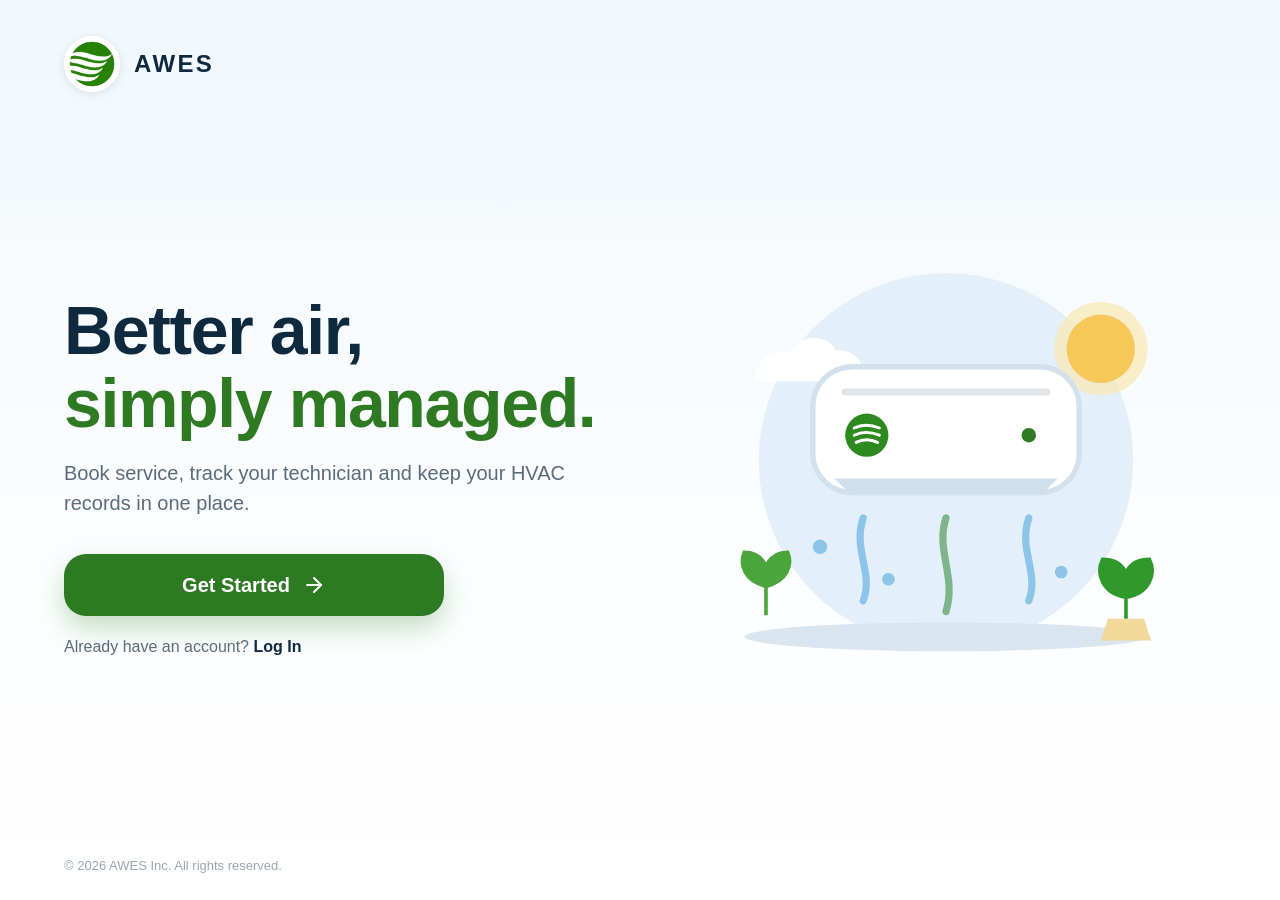
==== commit 65f97bb5: "Add files via upload" ====
--- a/index.html
+++ b/index.html
@@ -1,7 +1,7 @@
 <!DOCTYPE html>
 <html lang="en">
 <head>
-<meta name="awes-index-version" content="228">
+<meta name="awes-index-version" content="230">
 <meta charset="UTF-8">
 <!-- Pinch-to-zoom disabled per explicit request (was deliberately left
      enabled before — see git history — because maximum-scale=1/
@@ -375,6 +375,7 @@
           <button type="button" class="sidebar-link" id="sbNavErrands"><span class="menu-ico"><svg class="ic" viewBox="0 0 24 24" fill="none" stroke="currentColor" stroke-width="2" stroke-linecap="round" stroke-linejoin="round"><path d="M3 7h13l5 5v5h-3"/><circle cx="7" cy="17" r="2"/><circle cx="17" cy="17" r="2"/><path d="M3 7v10h2M9 17h6"/></svg></span>Errands</button>
           <button type="button" class="sidebar-link" id="sbNavAdmPermits"><span class="menu-ico"><svg class="ic" viewBox="0 0 24 24" fill="none" stroke="currentColor" stroke-width="2" stroke-linecap="round" stroke-linejoin="round"><path d="M14 2H6a2 2 0 0 0-2 2v16a2 2 0 0 0 2 2h12a2 2 0 0 0 2-2V8z"/><path d="M14 2v6h6"/><path d="m9 15 2 2 4-4"/></svg></span>Permits &amp; Licenses</button>
           <button type="button" class="sidebar-link" id="sbNavAdmVehicles"><span class="menu-ico"><svg class="ic" viewBox="0 0 24 24" fill="none" stroke="currentColor" stroke-width="2" stroke-linecap="round" stroke-linejoin="round"><path d="M5 17h14l-1.5-6.5A2 2 0 0 0 15.6 9H8.4a2 2 0 0 0-1.9 1.5z"/><circle cx="7.5" cy="17.5" r="1.5"/><circle cx="16.5" cy="17.5" r="1.5"/></svg></span>Vehicles</button>
+          <button type="button" class="sidebar-link" id="sbNavAdmTrips"><span class="menu-ico"><svg class="ic" viewBox="0 0 24 24" fill="none" stroke="currentColor" stroke-width="2" stroke-linecap="round" stroke-linejoin="round"><circle cx="6" cy="19" r="2"/><circle cx="18" cy="5" r="2"/><path d="M8 19h8a3 3 0 0 0 0-6H8a3 3 0 0 1 0-6h8"/></svg></span>Trip Tickets</button>
           <button type="button" class="sidebar-link" id="sbNavAdmContracts"><span class="menu-ico"><svg class="ic" viewBox="0 0 24 24" fill="none" stroke="currentColor" stroke-width="2" stroke-linecap="round" stroke-linejoin="round"><path d="M16 3H5a2 2 0 0 0-2 2v14a2 2 0 0 0 2 2h14a2 2 0 0 0 2-2V8z"/><path d="M8 13h8M8 17h5M8 9h3"/></svg></span>Contracts</button>
           <button type="button" class="sidebar-link" id="sbNavAdmBills"><span class="menu-ico"><svg class="ic" viewBox="0 0 24 24" fill="none" stroke="currentColor" stroke-width="2" stroke-linecap="round" stroke-linejoin="round"><path d="M6 2h12v20l-3-2-3 2-3-2-3 2z"/><path d="M9 7h6M9 11h6"/><path d="M9 15h2"/></svg></span>Bills &amp; Utilities</button>
           <button type="button" class="sidebar-link" id="sbNavAdmAssets"><span class="menu-ico"><svg class="ic" viewBox="0 0 24 24" fill="none" stroke="currentColor" stroke-width="2" stroke-linecap="round" stroke-linejoin="round"><rect x="2" y="4" width="20" height="12" rx="2"/><path d="M8 20h8M12 16v4"/></svg></span>Office Assets</button>
@@ -1344,6 +1345,14 @@
   <button type="button" class="msgr-tab" data-msgr-tab="cash"><span class="msgr-tab-ic"><svg viewBox="0 0 24 24" fill="none" stroke="currentColor" stroke-width="2.4" stroke-linecap="round" stroke-linejoin="round" aria-hidden="true"><rect x="5" y="4" width="14" height="17" rx="2"/><path d="M9 4h6v3H9zM9 12h6M9 16h4"/></svg><span class="msgr-tab-n" style="display:none;"></span></span><span>Requests</span></button>
   <button type="button" class="msgr-tab" data-msgr-tab="menu"><span class="msgr-tab-ic"><svg viewBox="0 0 24 24" fill="none" stroke="currentColor" stroke-width="2.4" stroke-linecap="round" stroke-linejoin="round" aria-hidden="true"><circle cx="12" cy="8" r="4"/><path d="M4 21a8 8 0 0 1 16 0"/></svg></span><span>Profile</span></button>
 </nav>
+<!-- Driver bottom bar (driver.js): Today · Trips · Load · Fuel · Profile; shown for accounts with the My Trips page (body.role-driver) -->
+<nav id="drvNav" class="msgr-nav" style="display:none;" aria-label="Main">
+  <button type="button" class="msgr-tab active" data-drv-tab="home" aria-current="page"><span class="msgr-tab-ic"><svg viewBox="0 0 24 24" fill="none" stroke="currentColor" stroke-width="2.4" stroke-linecap="round" stroke-linejoin="round" aria-hidden="true"><circle cx="12" cy="12" r="9"/><circle cx="12" cy="12" r="2.5"/><path d="M3.5 10.5L9.5 12M20.5 10.5L14.5 12M12 14.5V21"/></svg></span><span>Today</span></button>
+  <button type="button" class="msgr-tab" data-drv-tab="trips"><span class="msgr-tab-ic"><svg viewBox="0 0 24 24" fill="none" stroke="currentColor" stroke-width="2.4" stroke-linecap="round" stroke-linejoin="round" aria-hidden="true"><circle cx="6" cy="19" r="2"/><circle cx="18" cy="5" r="2"/><path d="M8 19h8a3 3 0 0 0 0-6H8a3 3 0 0 1 0-6h8"/></svg></span><span>Trips</span></button>
+  <button type="button" class="msgr-tab" data-drv-tab="load"><span class="msgr-tab-ic"><svg viewBox="0 0 24 24" fill="none" stroke="currentColor" stroke-width="2.4" stroke-linecap="round" stroke-linejoin="round" aria-hidden="true"><path d="M21 8l-9-5-9 5v8l9 5 9-5z"/><path d="M3 8l9 5 9-5M12 13v8"/></svg><span class="msgr-tab-n" style="display:none;"></span></span><span>Load</span></button>
+  <button type="button" class="msgr-tab" data-drv-tab="fuel"><span class="msgr-tab-ic"><svg viewBox="0 0 24 24" fill="none" stroke="currentColor" stroke-width="2.4" stroke-linecap="round" stroke-linejoin="round" aria-hidden="true"><path d="M5 21V5a2 2 0 0 1 2-2h6a2 2 0 0 1 2 2v16"/><path d="M4 21h12M15 9h2a2 2 0 0 1 2 2v5a1.5 1.5 0 0 0 3 0V8l-3-3"/><path d="M8 7h4"/></svg></span><span>Fuel</span></button>
+  <button type="button" class="msgr-tab" data-drv-tab="menu"><span class="msgr-tab-ic"><svg viewBox="0 0 24 24" fill="none" stroke="currentColor" stroke-width="2.4" stroke-linecap="round" stroke-linejoin="round" aria-hidden="true"><circle cx="12" cy="8" r="4"/><path d="M4 21a8 8 0 0 1 16 0"/></svg></span><span>Profile</span></button>
+</nav>
 
 <!-- Customer Portal — Request Service (new + history), reached via
      custNavRequests or cpRequestServiceBtn above. See customer-portal.js
@@ -3069,6 +3078,10 @@
   <div class="card purch-panel" id="purchPanel_admVehicles" style="display:none;">
     <div class="card-head"><span><svg class="ic" viewBox="0 0 24 24" fill="none" stroke="currentColor" stroke-width="2" stroke-linecap="round" stroke-linejoin="round"><path d="M5 17h14l-1.5-6.5A2 2 0 0 0 15.6 9H8.4a2 2 0 0 0-1.9 1.5z"/><circle cx="7.5" cy="17.5" r="1.5"/><circle cx="16.5" cy="17.5" r="1.5"/></svg> Vehicles</span><span class="purch-head-right"></span></div>
     <div class="card-body"><div id="admBody_vehicles"><div class="empty-state">Loading…</div></div></div>
+  </div>
+  <div class="card purch-panel" id="purchPanel_admTrips" style="display:none;">
+    <div class="card-head"><span><svg class="ic" viewBox="0 0 24 24" fill="none" stroke="currentColor" stroke-width="2" stroke-linecap="round" stroke-linejoin="round"><circle cx="6" cy="19" r="2"/><circle cx="18" cy="5" r="2"/><path d="M8 19h8a3 3 0 0 0 0-6H8a3 3 0 0 1 0-6h8"/></svg> Trip Tickets</span><span class="purch-head-right"></span></div>
+    <div class="card-body"><div id="admBody_trips"><div class="empty-state">Loading…</div></div></div>
   </div>
   <div class="card purch-panel" id="purchPanel_admContracts" style="display:none;">
     <div class="card-head"><span><svg class="ic" viewBox="0 0 24 24" fill="none" stroke="currentColor" stroke-width="2" stroke-linecap="round" stroke-linejoin="round"><path d="M16 3H5a2 2 0 0 0-2 2v14a2 2 0 0 0 2 2h14a2 2 0 0 0 2-2V8z"/><path d="M8 13h8M8 17h5M8 9h3"/></svg> Contracts</span><span class="purch-head-right"></span></div>
@@ -4977,6 +4990,9 @@
   <section class="stf-panel" id="staffPanel_msgrAccount" style="display:none;"></section>
   <section class="stf-panel" id="staffPanel_msgrAlerts" style="display:none;"></section>
   <section class="stf-panel" id="staffPanel_msgrCash" style="display:none;"></section>
+  <section class="stf-panel" id="staffPanel_drvTrips" style="display:none;"></section>
+  <section class="stf-panel" id="staffPanel_drvFuel" style="display:none;"></section>
+  <section class="stf-panel" id="staffPanel_drvMenu" style="display:none;"></section>
 </main>
 
 <main id="serviceReportsManagerView" style="display:none; max-width:900px; margin:0 auto; padding:16px;">
--- a/css/app.css
+++ b/css/app.css
@@ -5546,23 +5546,22 @@
    Layout depends on what the person may see (classes set by ops-dashboard.js):
      ops-map  = Live Tracker (the map)
      ops-disp = Dispatch (board, Job order progress, Technicians status, calendar)
-   With both, Job order progress sits BESIDE the map and Technicians status (the wide table)
-   runs full-width below them. */
+   Technicians status (the wide table) is one full-width card and Job order progress tracking sits BELOW it,
+   also full width (they used to share a row, which squeezed the table and cut off names and job orders). */
 body.role-admin #opsDash #adminDash.adm-v2{
   grid-template-columns:minmax(0,1fr) !important;
-  grid-template-areas:"prio" "board" "track" "prog" "ptech" "cal" !important;
+  grid-template-areas:"prio" "board" "track" "ptech" "prog" "cal" !important;
 }
 @media (min-width:1100px){
   body.role-admin #opsDash #adminDash.adm-v2{
-    grid-template-columns:minmax(0,.8fr) minmax(0,1.2fr) !important;
-    grid-template-areas:"prio prio" "board board" "prog ptech" "cal cal" !important;       /* Dispatch only: the table gets the wider column */
+    grid-template-columns:minmax(0,1fr) !important;
+    grid-template-areas:"prio" "board" "ptech" "prog" "cal" !important;                      /* Dispatch only */
   }
   body.role-admin #opsDash #adminDash.adm-v2.ops-map{
-    grid-template-areas:"prio prio" "track track" !important;                                /* Live Tracker only */
+    grid-template-areas:"prio" "track" !important;                                           /* Live Tracker only */
   }
   body.role-admin #opsDash #adminDash.adm-v2.ops-map.ops-disp{
-    grid-template-columns:minmax(0,1fr) minmax(0,1fr) !important;
-    grid-template-areas:"prio prio" "board board" "track prog" "ptech ptech" "cal cal" !important;   /* map | Job order progress, then the full-width table */
+    grid-template-areas:"prio" "board" "track" "ptech" "prog" "cal" !important;              /* map, then the table, then Job order progress */
   }
 }
 body.role-admin #opsDash #prioCard{ grid-area:prio !important; }
@@ -5573,11 +5572,7 @@
 body.role-admin #opsDash #dashTwoCol{ display:contents; }                      /* its two cards join the grid directly */
 body.role-admin #opsDash #homeTrackerCard{ grid-area:track !important; }
 /* (#homeTechListCard stays hidden, as on the Super Admin dashboard: the Technicians status table replaces it) */
-@media (min-width:1100px){
-  /* beside the map, Job order progress reads as its pair: same top, same height */
-  body.role-admin #opsDash #adminDash.ops-map.ops-disp #homeTrackerCard,
-  body.role-admin #opsDash #adminDash.ops-map.ops-disp #prioProgressCard{ align-self:stretch; }
-}
+body.role-admin #opsDash #prioProgressCard{ align-self:start; }   /* keeps its own height, not stretched into an empty box */
 }
 /* ---------- Admin Equipment / Customers pages: equipment totals ---------- */
 .eq-total-bar{ display:flex; align-items:center; gap:14px; background:var(--green-light, #E3EFE6); border:1px solid var(--border); border-radius:12px; padding:12px 16px; margin:0 0 14px; }
@@ -6150,3 +6145,163 @@
 .msgr-tab-n{ position:absolute; top:-5px; right:4px; min-width:20px; height:20px; padding:0 5px; box-sizing:border-box; border-radius:10px; background:#C53030; color:#fff; font-size:12px; font-weight:800; display:flex; align-items:center; justify-content:center; }
 
 .msgr-row-main > .msgr-pl{ align-self:flex-start; margin-top:5px; }
+
+
+/* ---------- Sign-in and Welcome: fit the window, no scrolling ---------- */
+body:has(#loginOverlay.open){ overflow:hidden; }
+@media (min-width:900px){
+  .overlay.login-overlay{ height:100vh; height:100dvh; overflow:hidden; }
+  .lg-aside{ height:100%; min-height:0; padding:clamp(18px,4.5vh,44px) clamp(32px,4vw,56px) clamp(14px,3vh,30px); }
+  .lg-aside-mid{ flex:1; min-height:0; display:flex; flex-direction:column; justify-content:center; }
+  .lg-aside-mid svg{ flex:0 1 auto; min-height:0; width:auto; max-width:100%; max-height:40vh; align-self:flex-start; margin:0 0 clamp(4px,1.5vh,10px); }
+  .lg-aside .wl-title{ font-size:clamp(30px,5.6vh,50px); }
+  .lg-aside .wl-sub{ font-size:clamp(14px,2.1vh,18px); margin-top:clamp(8px,1.6vh,14px); }
+  .login-wrap{ align-self:center; margin:0 auto; padding:clamp(16px,3vh,48px) clamp(28px,4vw,56px); }
+  .welcome-page{ overflow:hidden; padding-top:clamp(18px,4vh,44px); padding-bottom:clamp(14px,3vh,30px); }
+  .welcome-page .wl-art svg{ max-height:60vh; }
+  .welcome-page .wl-title{ font-size:clamp(38px,8vh,68px); }
+  .welcome-page .wl-sub{ font-size:clamp(16px,2.6vh,20px); }
+  .welcome-page .wl-cta{ height:clamp(50px,7vh,62px); margin-top:clamp(18px,4vh,38px); }
+}
+/* phones: the Welcome page already fits (its middle stretches); tighten when the screen is short */
+@media (max-width:899px) and (max-height:700px){
+  .welcome-page .wl-art svg{ max-height:26vh; }
+  .login-wrap{ padding-top:calc(env(safe-area-inset-top,0px) + 16px); padding-bottom:16px; }
+  .login-heading{ margin-top:18px; }
+  .login-tagline{ margin-bottom:14px; }
+}
+
+/* ---------- Pop-ups built as <div class="overlay"><div class="modal">… (errand signature, etc.) ----------
+   They had no card of their own (the text sat on the dimmed page) and, for the messenger, the fixed bottom bar
+   (z-index 60) sat on top of the pop-up (z-index 50) and covered its Clear / Cancel / OK buttons. */
+.overlay > .modal{
+  background:#fff; width:94%; max-width:520px; max-height:92vh; max-height:92dvh; overflow-y:auto; box-sizing:border-box;
+  border-radius:18px 18px 0 0; padding:18px 16px calc(16px + env(safe-area-inset-bottom, 0px)); overscroll-behavior:contain;
+}
+.overlay > .modal h3{ margin:0 0 6px; font-size:19px; }
+.overlay > .modal .pay-actions{ display:flex; gap:8px; flex-wrap:wrap; margin-top:12px; }
+.overlay > .modal .pay-actions .btn{ flex:1 1 130px; min-height:48px; }
+@media (min-width:700px){ .overlay:has(> .modal){ align-items:center; } .overlay > .modal{ border-radius:18px; } }
+/* every pop-up sits above the messenger's bottom bar; the "?" help button steps aside while one is open */
+body.role-messenger .overlay{ z-index:70; }
+body:has(.overlay.open:not(.login-overlay)) .gd-help-fab{ display:none; }
+
+/* ---------- Driver account (driver.js) ---------- */
+.drv-veh{ margin-top:10px; }
+.drv-kv{ display:flex; gap:10px; flex-wrap:wrap; }
+.drv-kv > div{ flex:1 1 90px; font-size:13px; font-weight:600; color:#58695F; }
+.drv-kv b{ display:block; font-size:19px; font-weight:800; color:#12221A; }
+.drv-sum{ display:grid; grid-template-columns:repeat(3,1fr); gap:8px; margin-top:-4px; }
+.drv-sum > div{ background:#fff; border:1.5px solid #DCE8E0; border-radius:14px; padding:10px 6px; text-align:center; font-size:13px; font-weight:600; color:#58695F; }
+.drv-sum b{ display:block; font-size:19px; font-weight:800; color:#12221A; }
+.drv-trip{ background:#fff; border:1.5px solid #DCE8E0; border-radius:18px; padding:12px 14px; }
+.drv-trip-top{ display:flex; justify-content:space-between; align-items:center; gap:8px; }
+.drv-trip-t{ font-size:17px; font-weight:800; line-height:1.25; }
+.drv-trip-s{ font-size:13.5px; font-weight:600; color:#58695F; margin-top:2px; }
+.drv-legs{ margin:10px 0 2px; padding-left:4px; }
+.drv-leg{ display:flex; gap:12px; align-items:flex-start; font-size:15px; padding:0 0 10px; position:relative; }
+.drv-leg:not(:last-child):before{ content:""; position:absolute; left:6px; top:16px; bottom:0; width:2px; background:#CFDAD3; }
+.drv-dot{ width:14px; height:14px; border-radius:50%; background:#17714F; border:2.5px solid #17714F; flex:none; margin-top:3px; }
+.drv-leg.o .drv-dot{ background:#fff; }
+.drv-leg b{ font-weight:800; color:#12221A; }
+.drv-x{ color:#58695F; font-weight:600; }
+.drv-keep{ display:flex; gap:10px; align-items:center; font-size:14px; font-weight:600; color:#33443B; padding:6px 0; }
+.drv-keep input{ width:22px; height:22px; flex:none; }
+.drv-chips{ display:flex; flex-wrap:wrap; gap:8px; margin:0 0 12px; }
+.drv-chips button{ min-height:44px; padding:0 14px; border-radius:22px; border:2px solid #CFDAD3; background:#fff; font:inherit; font-size:15px; font-weight:700; color:#33443B; cursor:pointer; }
+.drv-chips button.on{ border-color:#0F5A40; background:#E3EFE6; color:#0B4531; }
+.drv-note{ font-size:13px; color:#58695F; text-align:center; margin-top:8px; }
+.drv-daynav{ display:flex; align-items:center; justify-content:space-between; background:#fff; border:1.5px solid #DCE8E0; border-radius:16px; padding:6px; }
+.drv-daynav b{ font-size:18px; }
+.drv-daynav button{ width:48px; height:48px; border-radius:12px; border:0; background:#E3EFE6; color:#0F5A40; display:flex; align-items:center; justify-content:center; cursor:pointer; }
+.drv-daynav button:disabled{ opacity:.35; }
+.drv-sheet .field{ margin-bottom:12px; }
+.drv-sheet input, .drv-sheet select{ width:100%; min-height:50px; font-size:16px; border-radius:14px; }
+
+/* ---------- Trip Tickets (office page) ---------- */
+.trp-bar{ display:flex; flex-wrap:wrap; gap:10px; align-items:center; justify-content:space-between; margin-bottom:12px; }
+.trp-day, .trp-filters{ display:flex; gap:6px; flex-wrap:wrap; align-items:center; }
+.trp-day input[type=date]{ min-height:38px; }
+.trp-tiles{ display:grid; grid-template-columns:repeat(4,1fr); gap:10px; margin-bottom:12px; }
+.trp-tiles > div{ background:var(--surface-2, #F1F6F3); border-radius:10px; padding:10px 12px; }
+.trp-tiles small{ display:block; font-size:12px; color:var(--text-muted); }
+.trp-tiles b{ font-size:22px; font-weight:700; }
+.trp{ border:1px solid var(--border); border-radius:12px; padding:12px 14px; margin-bottom:10px; background:#fff; }
+.trp-top{ display:flex; justify-content:space-between; gap:10px; align-items:flex-start; }
+.trp-no{ font-size:12px; font-weight:700; color:var(--text-muted); margin-right:6px; }
+.trp-meta{ display:flex; gap:14px; flex-wrap:wrap; font-size:13px; color:var(--text-muted); margin:4px 0 8px; }
+.trp-times{ display:grid; grid-template-columns:repeat(5,1fr); gap:8px; margin-bottom:6px; }
+.trp-times small{ display:block; font-size:11px; color:var(--text-muted); }
+.trp-times b{ font-size:15px; }
+.trp-detail{ border-top:1px solid var(--border); margin-top:8px; padding-top:8px; }
+.trp-stop{ font-size:13px; padding:4px 0; }
+.trp-stop b{ display:block; }
+.trp-stop span{ color:var(--text-muted); }
+.adm-trip-modal{ max-width:640px !important; }
+@media (max-width:640px){ .trp-tiles{ grid-template-columns:repeat(2,1fr); } .trp-times{ grid-template-columns:repeat(3,1fr); } }
+
+.trp-day > *, .trp-filters > *{ width:auto; flex:0 0 auto; margin:0; }
+.trp-day .btn{ min-width:44px; min-height:40px; }
+.trp-filters select{ min-height:40px; max-width:200px; }
+.trp-bar > .btn{ width:auto; min-height:40px; }
+.trp .pay-muted{ font-size:13px; font-weight:400; }
+.trp-top b{ font-size:16px; }
+.trp-day{ flex-wrap:nowrap; }
+.trp-day input[type=date]{ width:158px; min-width:158px; }
+.trp-bar{ align-items:flex-start; }
+
+/* ---------- Driver plan: jobs, carrying, hand-over ---------- */
+.drv-carry{ border-left:6px solid #B7791F; background:#FFFAF0; }
+.drv-it{ display:flex; justify-content:space-between; gap:10px; padding:6px 0; border-bottom:1px solid #F1E6CE; font-size:16px; font-weight:600; }
+.drv-it:last-of-type{ border-bottom:0; } .drv-it b{ font-weight:800; }
+.drv-job{ background:#fff; border:1.5px solid #DCE8E0; border-radius:18px; padding:12px 14px; }
+.drv-job.cur{ border-color:#0F5A40; border-left-width:6px; }
+.drv-job.done{ opacity:.6; } .drv-job.skip{ opacity:.7; background:#F8F8F6; }
+.drv-job-top{ display:flex; justify-content:space-between; align-items:center; gap:8px; }
+.drv-job-t{ font-size:17px; font-weight:800; line-height:1.25; }
+.drv-job-s{ font-size:14px; font-weight:600; color:#58695F; margin-top:3px; }
+.drv-jacts{ display:flex; gap:8px; margin-top:10px; flex-wrap:wrap; }
+.drv-jacts button{ flex:1 1 90px; min-height:46px; border-radius:14px; border:2px solid #CFDAD3; background:#fff; color:#0B4531; font:inherit; font-size:15px; font-weight:800; cursor:pointer; }
+.drv-jacts button.p{ background:#0F5A40; border-color:#0F5A40; color:#fff; }
+.drv-jacts button.warn{ color:#8A3A0B; }
+.drv-jobpanel{ background:#F4FAF2; border-radius:14px; padding:10px 12px; margin:8px 0; display:flex; flex-direction:column; gap:6px; }
+.drv-onboard{ font-size:14px; font-weight:700; color:#33443B; background:#EEF4F0; border-radius:12px; padding:8px 10px; }
+.drv-pick{ display:flex; flex-direction:column; gap:6px; }
+.drv-pickrow{ display:flex; gap:10px; align-items:center; border:2px solid #DCE8E0; border-radius:14px; padding:10px 12px; font-size:15px; background:#fff; }
+.drv-pickrow input{ width:24px; height:24px; flex:none; }
+.drv-pickrow b{ display:block; } .drv-pickrow small{ display:block; color:#58695F; font-weight:600; }
+.drv-pickbtn{ display:block; width:100%; text-align:left; border:2px solid #CFDAD3; background:#fff; border-radius:14px; padding:12px 14px; margin-bottom:8px; font:inherit; font-size:16px; cursor:pointer; }
+.drv-pickbtn:active{ background:#E3EFE6; } .drv-pickbtn small{ display:block; font-size:13px; color:#58695F; margin-top:2px; }
+.drv-drop-row{ display:flex; align-items:center; gap:8px; padding:8px 0; border-bottom:1px solid #EEF2F0; }
+.drv-drop-n{ flex:1; min-width:0; } .drv-drop-n b{ display:block; font-size:15px; } .drv-drop-n small{ display:block; font-size:12.5px; color:#58695F; }
+.drv-sheet .drv-drop-q{ width:84px; text-align:right; min-height:46px; } .drv-drop-u{ font-size:13px; color:#58695F; min-width:26px; }
+.drv-seg{ display:flex; border:2px solid #CFDAD3; border-radius:14px; overflow:hidden; }
+.drv-seg button{ flex:1; min-height:46px; border:0; background:#fff; font:inherit; font-size:14px; font-weight:700; color:#33443B; cursor:pointer; }
+.drv-seg button.on{ background:#E3EFE6; color:#0B4531; }
+.drv-danger{ background:#8A3A0B !important; border-color:#8A3A0B !important; }
+
+/* ---------- Trip Tickets > Plan the day ---------- */
+.trp-modes{ display:inline-flex; border:1px solid var(--border); border-radius:10px; overflow:hidden; margin-bottom:12px; }
+.trp-modes button{ border:0; background:#fff; padding:9px 16px; font:inherit; font-weight:600; cursor:pointer; }
+.trp-modes button.on{ background:var(--green, #0F5A40); color:#fff; }
+.pln-grid{ display:grid; grid-template-columns:1.25fr 1fr; gap:12px; align-items:start; }
+.pln-box{ border:1px solid var(--border); border-radius:12px; padding:12px 14px; background:#fff; }
+.pln-h{ font-weight:700; margin-bottom:6px; }
+.pln{ display:grid; grid-template-columns:26px 1fr auto; gap:8px; align-items:center; padding:9px 0; border-top:1px solid var(--border); }
+.pln:first-of-type{ border-top:0; } .pln.off{ opacity:.5; }
+.pln-mv{ display:flex; flex-direction:column; gap:2px; }
+.pln-mv button{ border:0; background:#E3EFE6; color:#0F5A40; border-radius:5px; font-size:9px; line-height:1; height:15px; cursor:pointer; padding:0; }
+.pln-mv button:disabled{ opacity:.3; cursor:default; }
+.pln-r{ text-align:right; font-size:12px; }
+.pln-ev{ display:flex; gap:8px; align-items:baseline; font-size:13px; padding:4px 0; }
+.tag.k1{ background:#E1F5EE; color:#085041; } .tag.k2{ background:#E6F1FB; color:#0C447C; } .tag.k3{ background:#FAEEDA; color:#633806; } .tag.k4{ background:#EEEDFE; color:#3C3489; }
+@media (max-width:760px){ .pln-grid{ grid-template-columns:1fr; } }
+.tag{ font-size:11px; padding:2px 8px; border-radius:10px; display:inline-block; white-space:nowrap; background:#EEF0F1; color:#5F5E5A; }
+
+/* driver bottom bar has five tabs; job tick-list inside the start sheet */
+#drvNav{ grid-template-columns:repeat(5, minmax(0, 1fr)); }
+#drvNav .msgr-tab span:last-child{ font-size:13px; }
+.drv-sheet .field label.drv-pickrow{ display:flex; flex-direction:row; align-items:center; gap:12px; text-transform:none; letter-spacing:0; font-size:15px; font-weight:600; color:#12221A; margin:0; }
+.drv-sheet .field label.drv-pickrow small{ display:block; text-transform:none; font-size:13px; font-weight:600; color:#58695F; margin-top:2px; }
+.drv-sheet .field label.drv-pickrow b{ display:block; font-size:16px; font-weight:800; }
+.drv-sheet .drv-pickrow input[type=checkbox]{ width:24px; height:24px; min-height:0; flex:none; }
